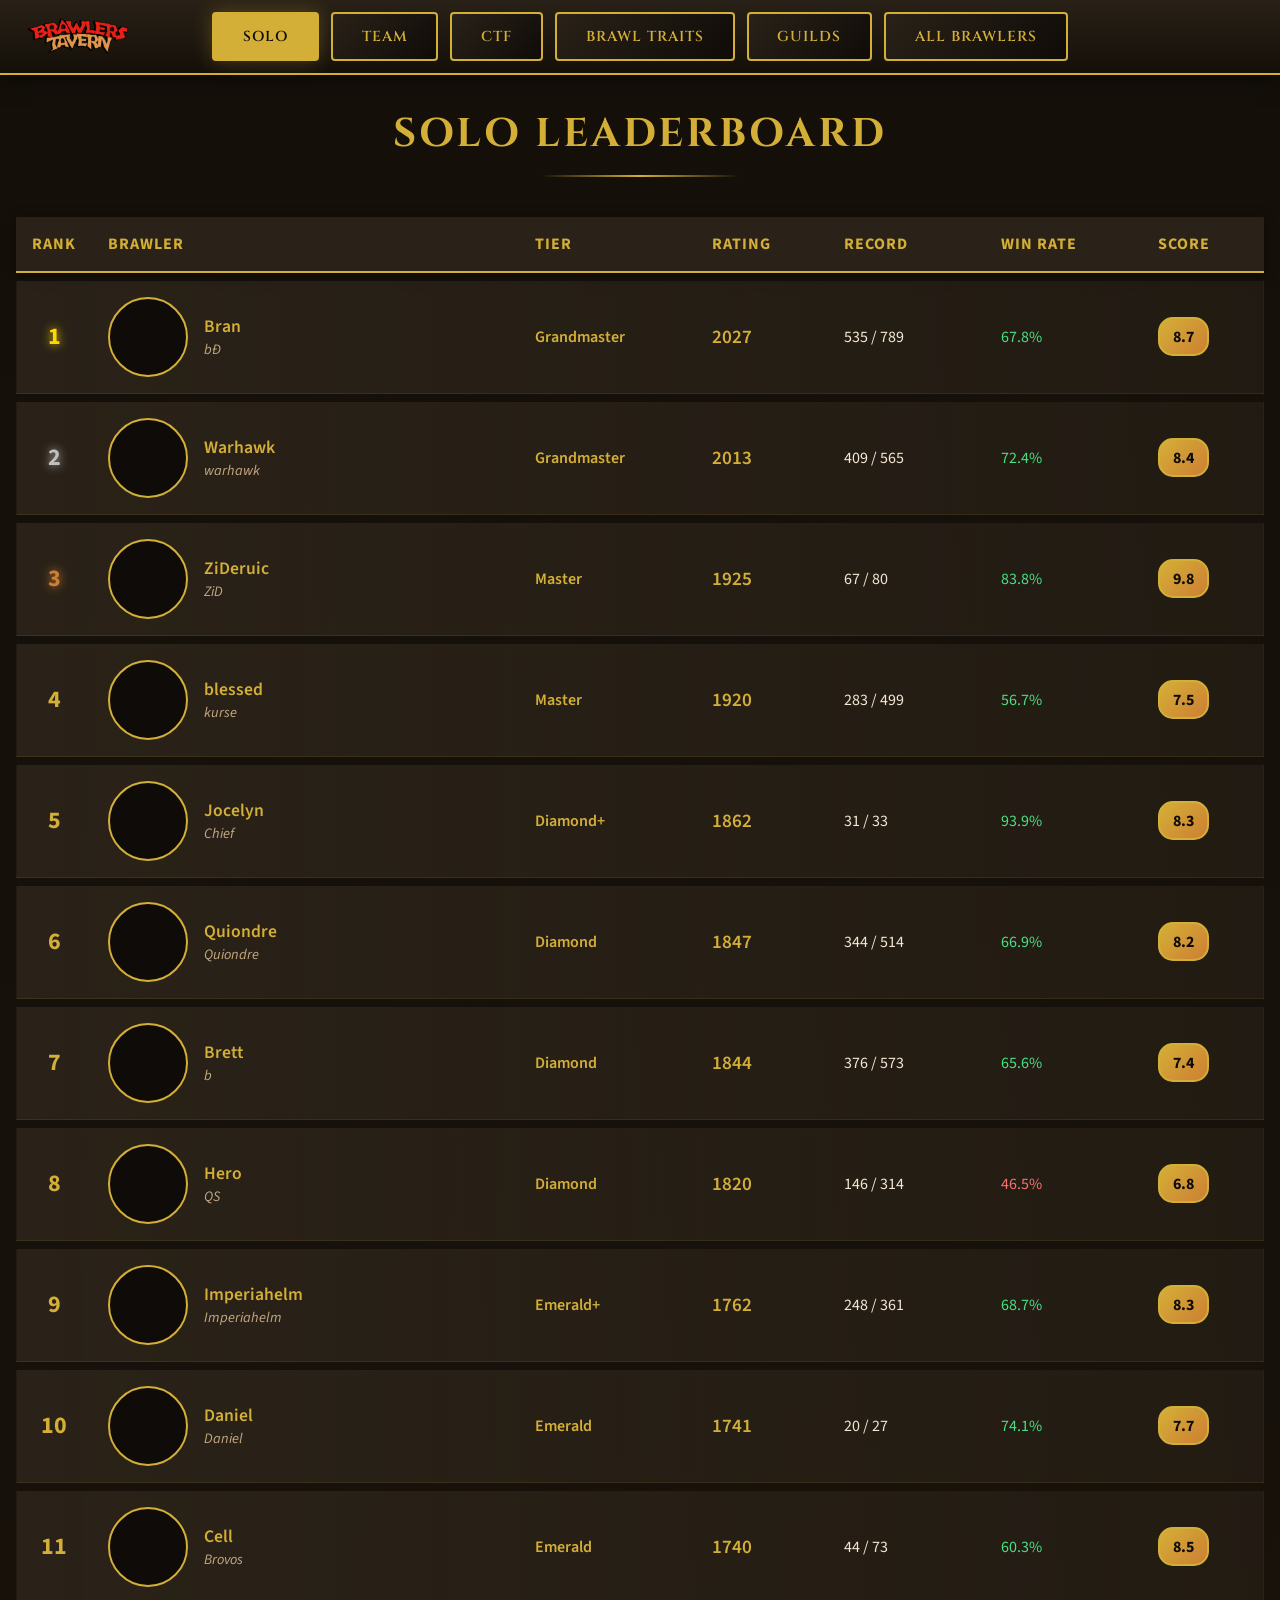
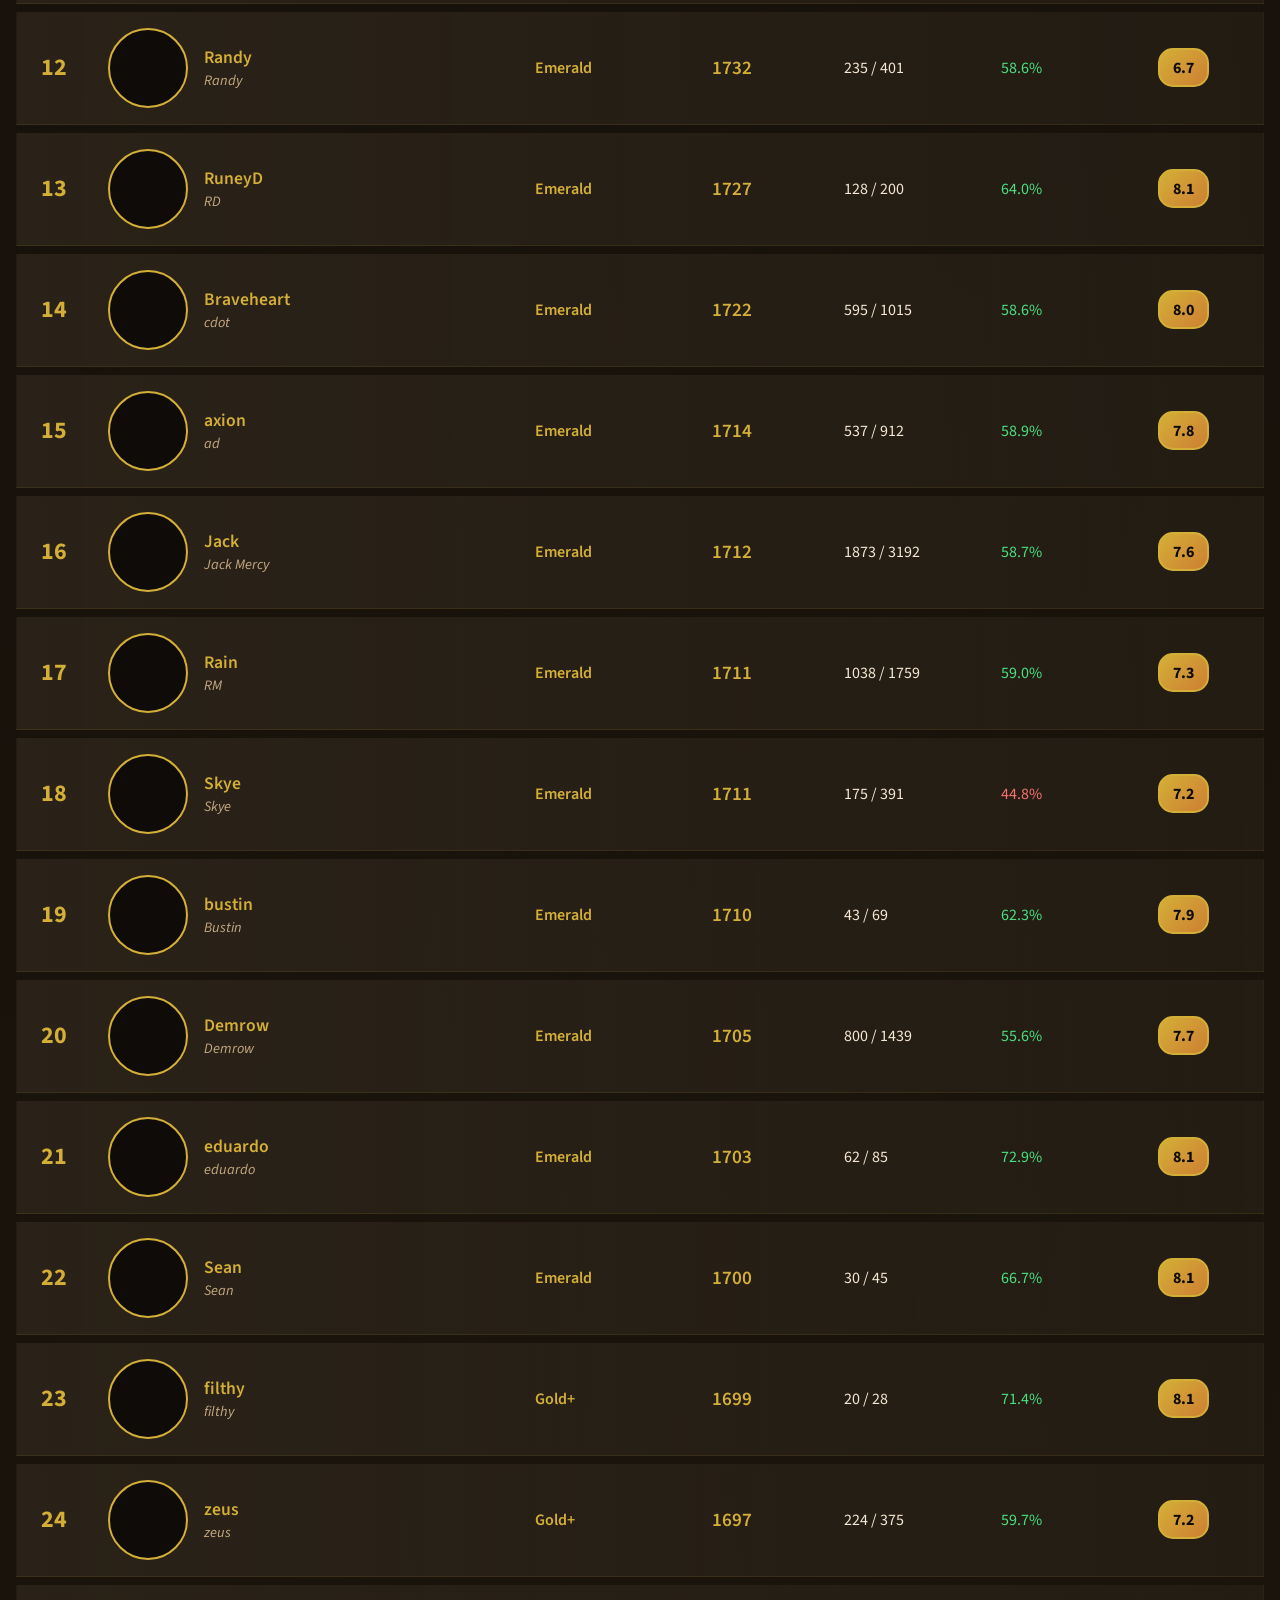
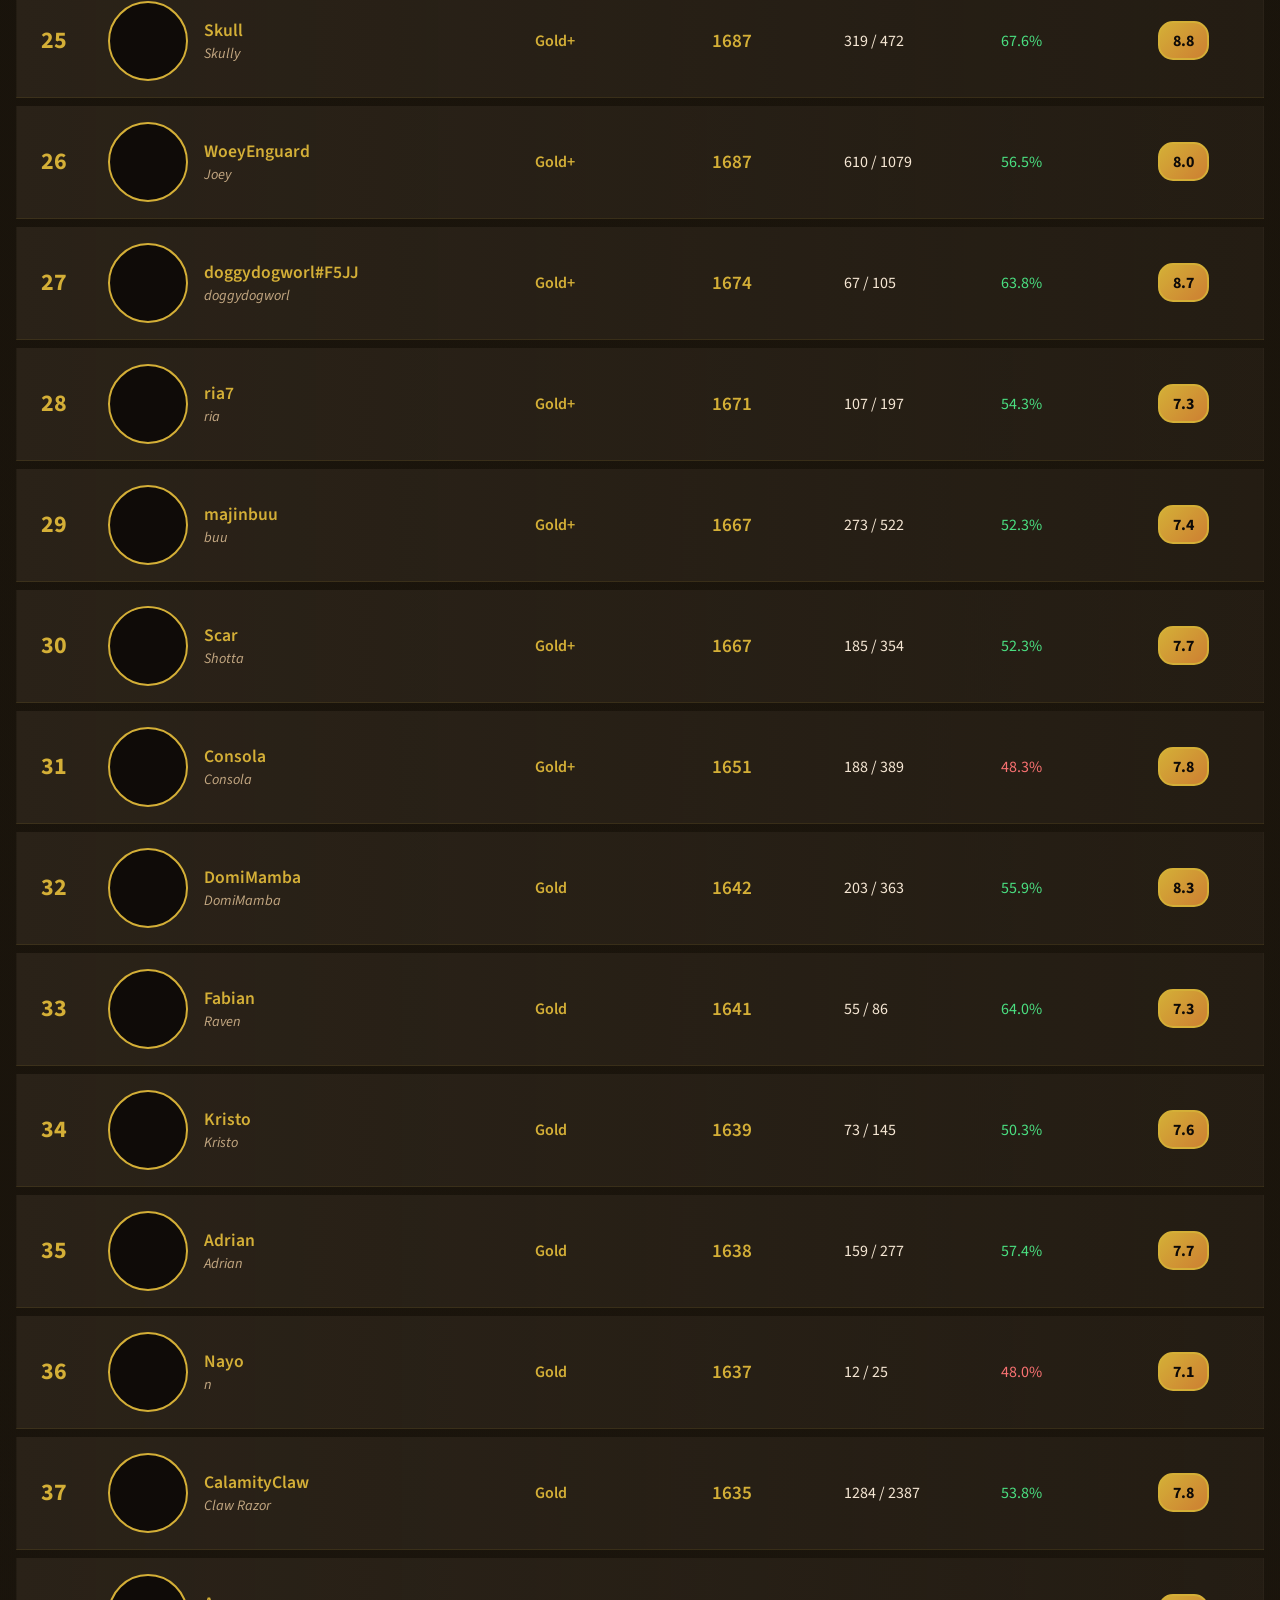
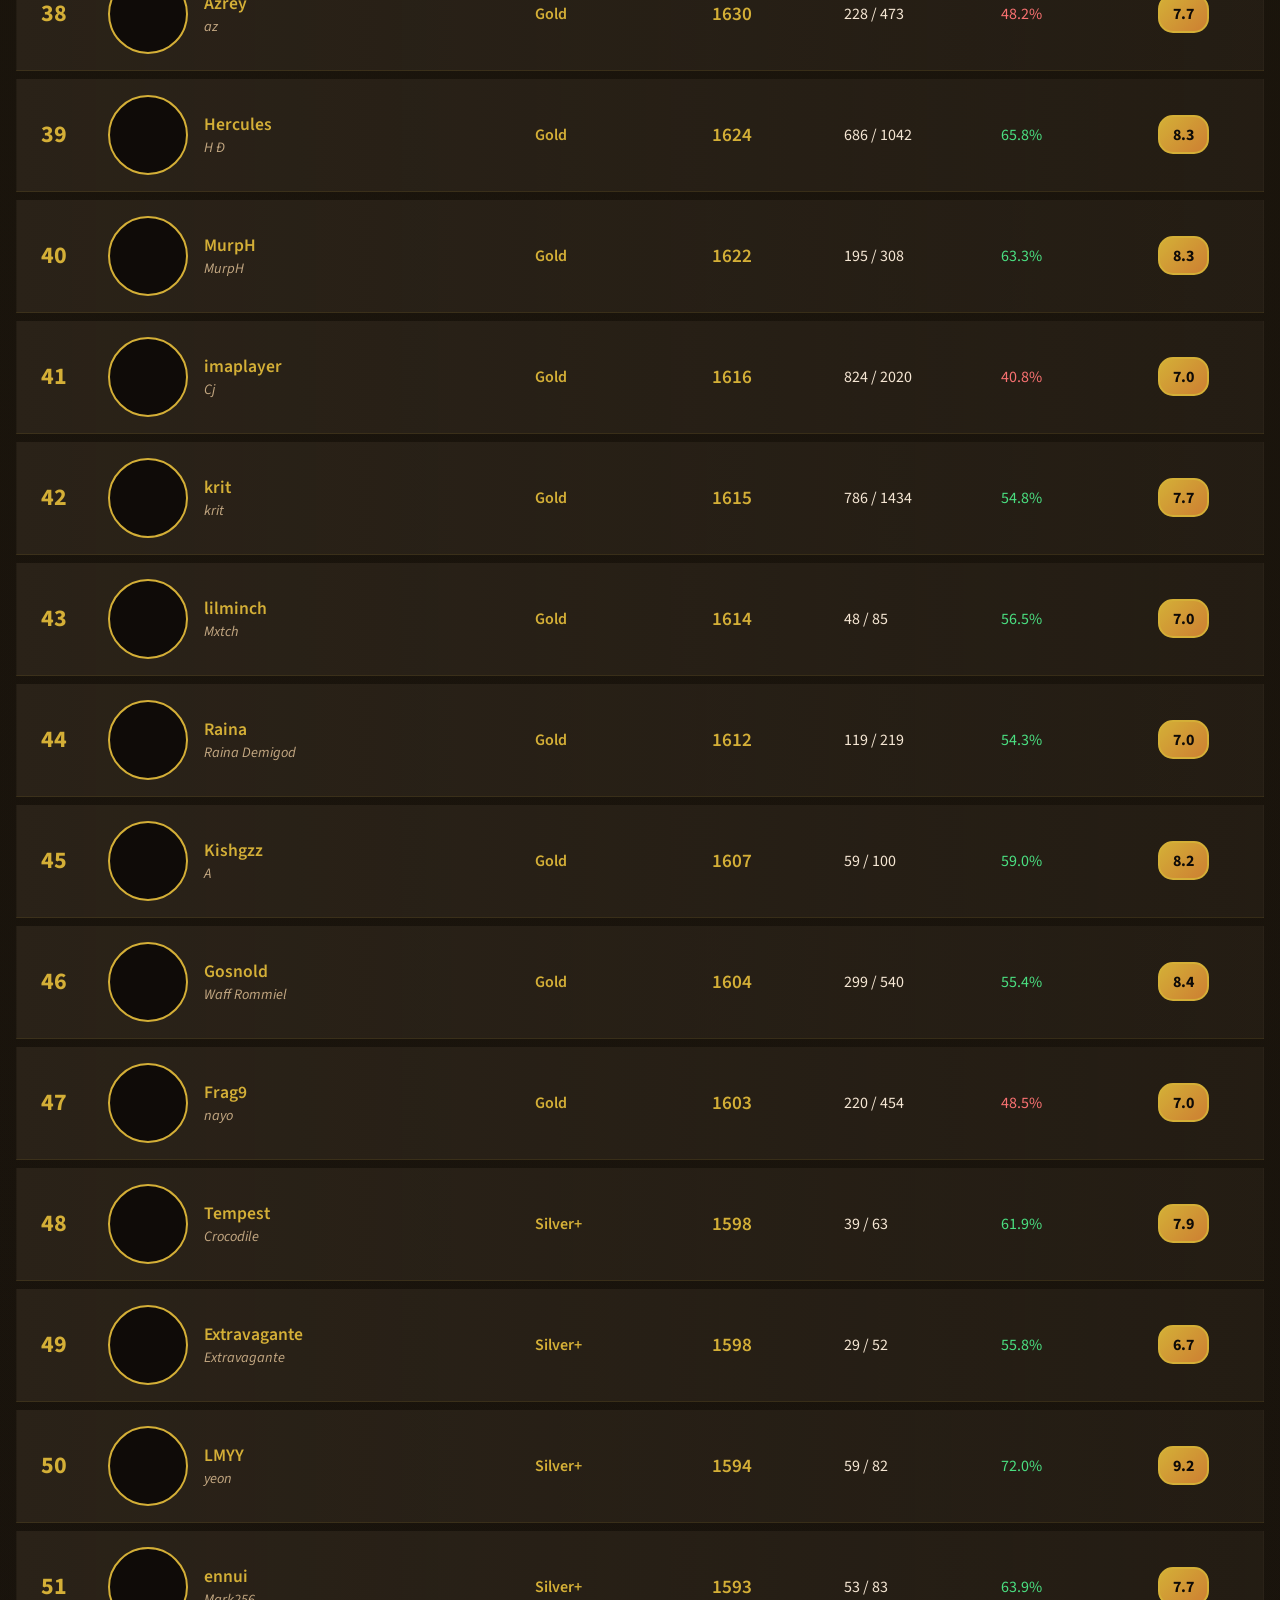
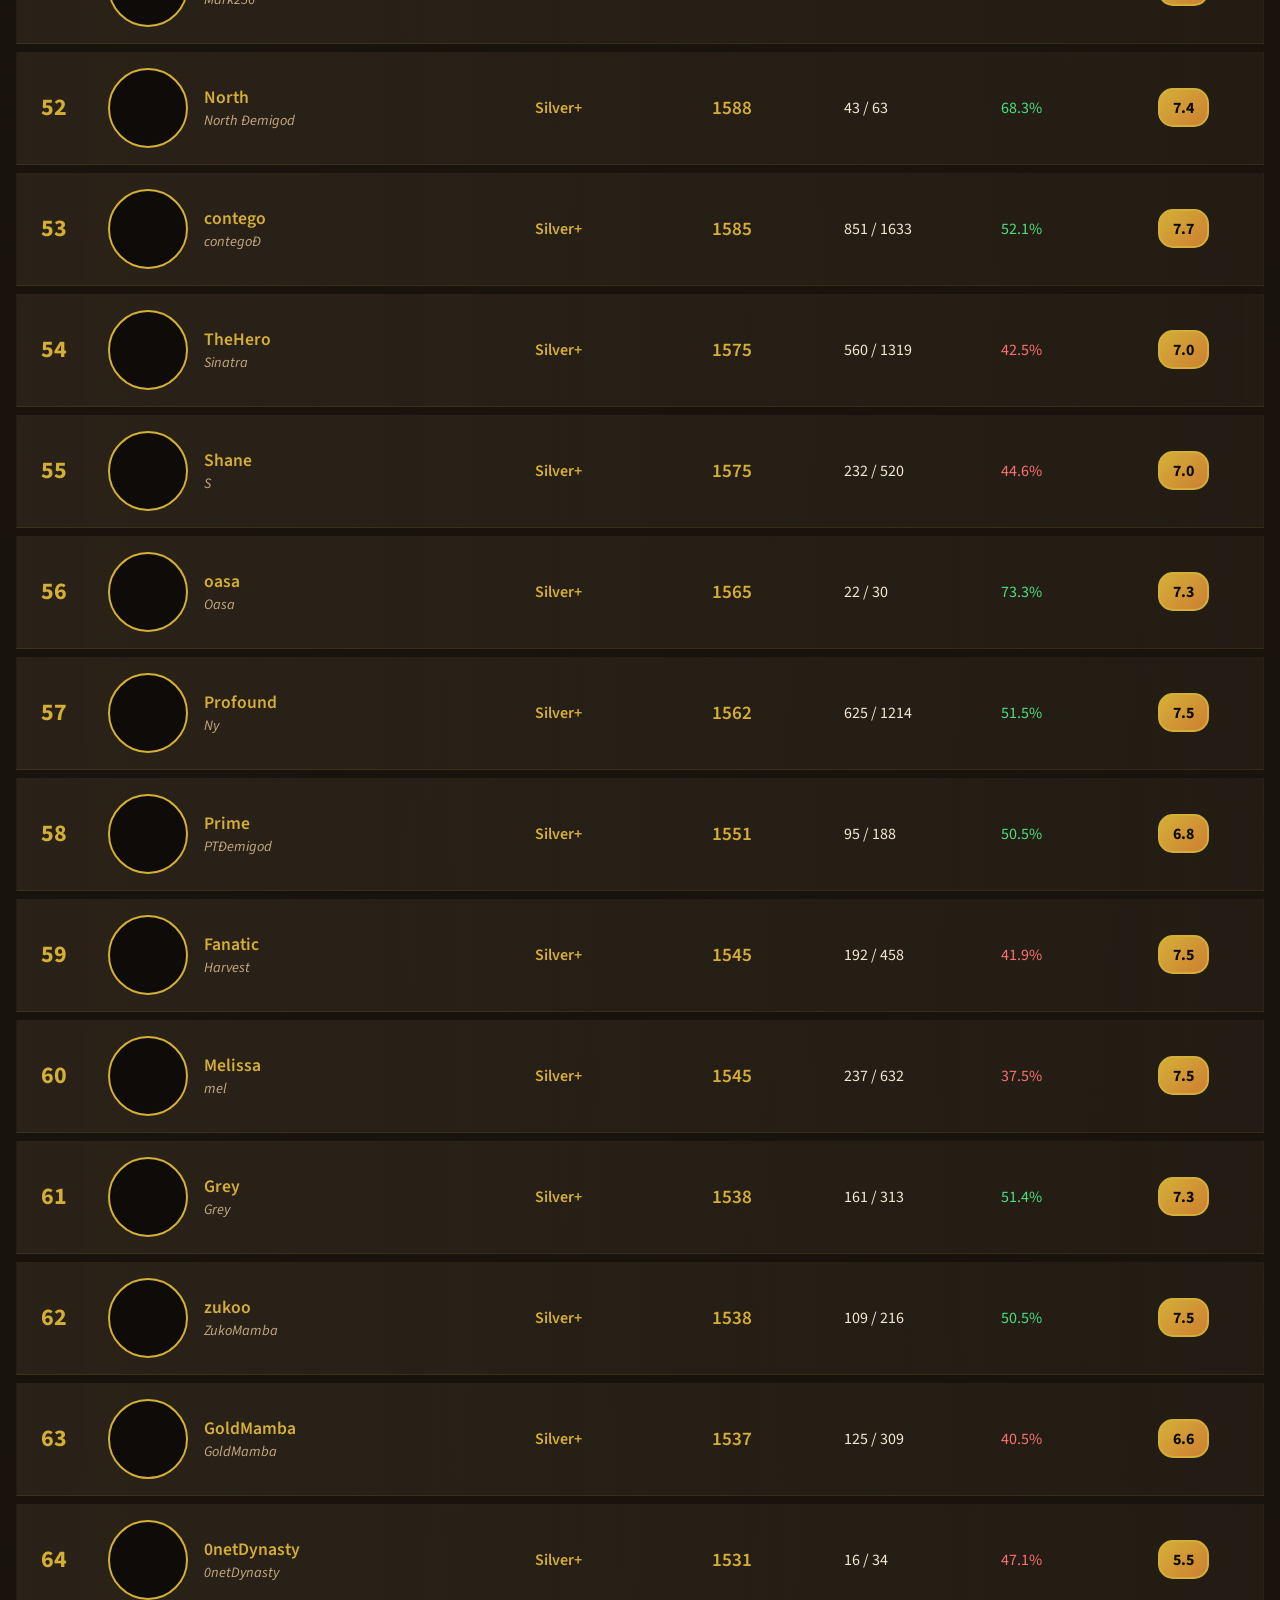
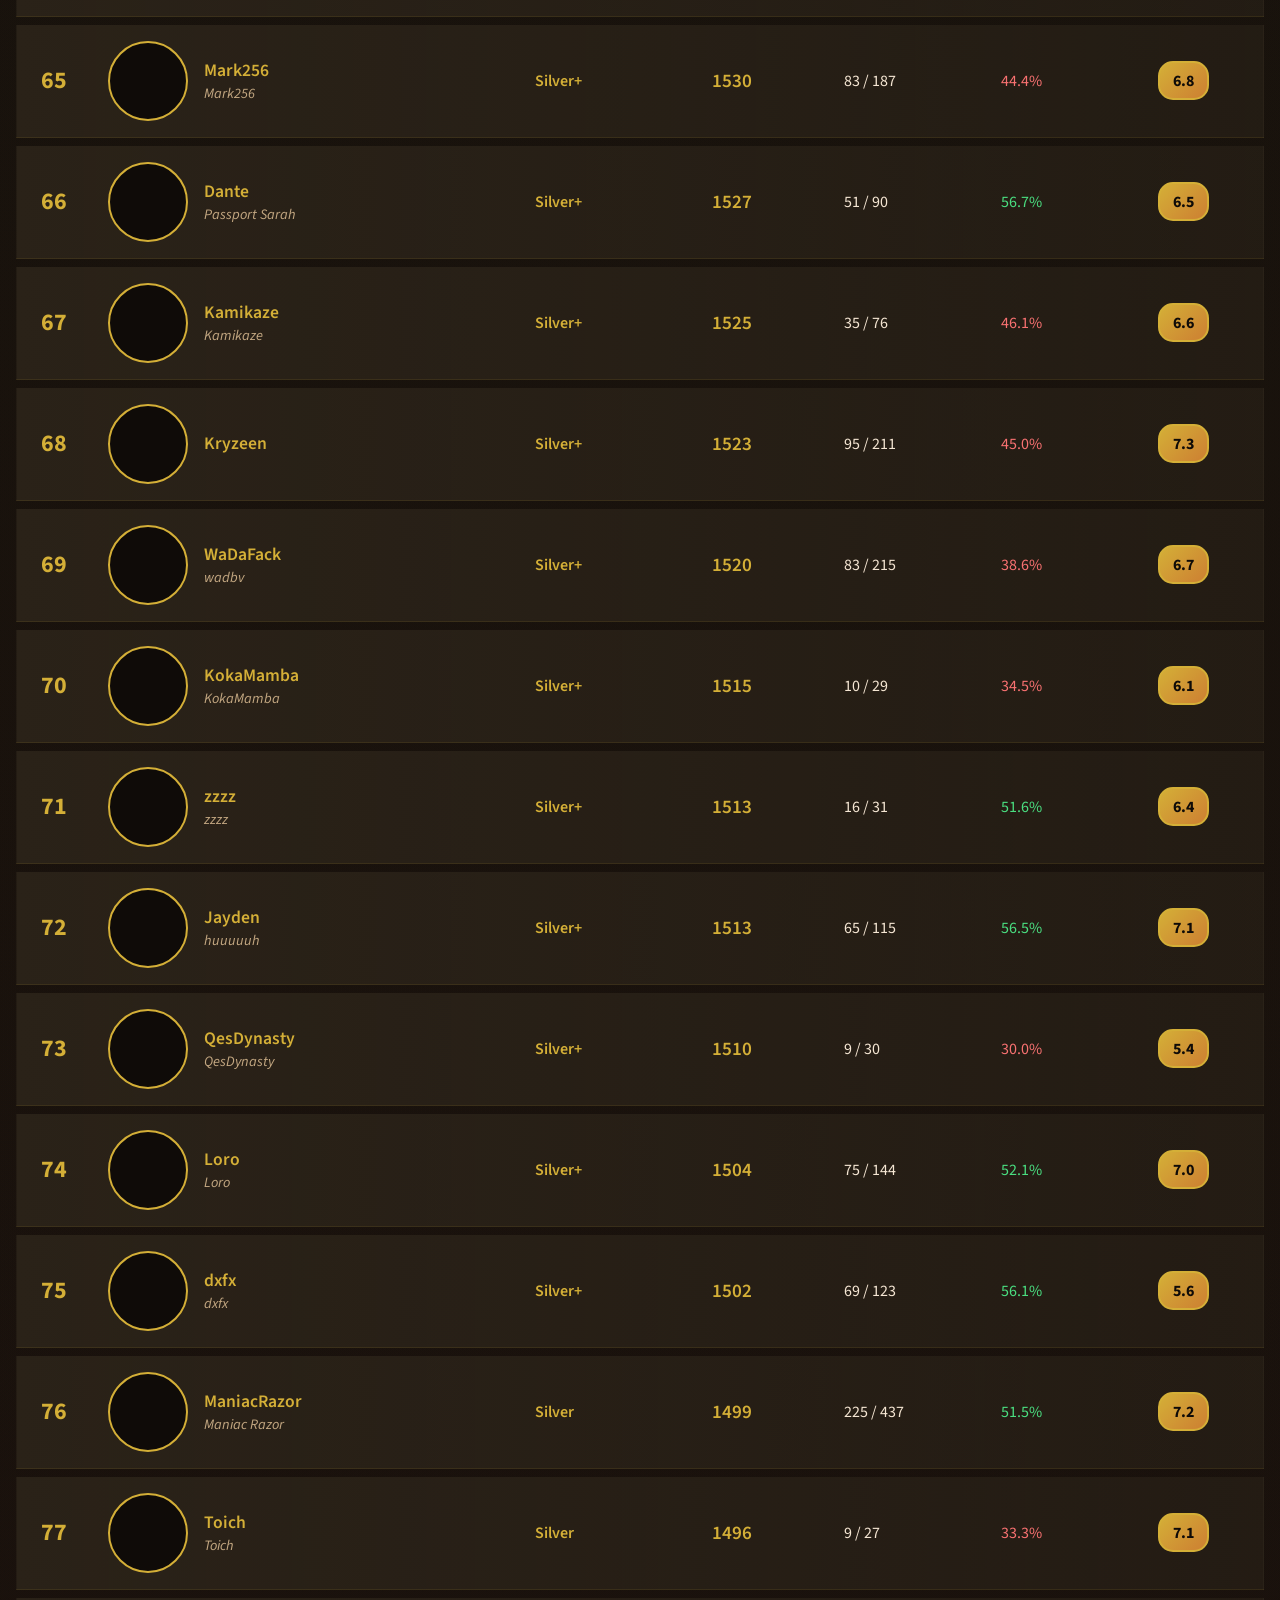
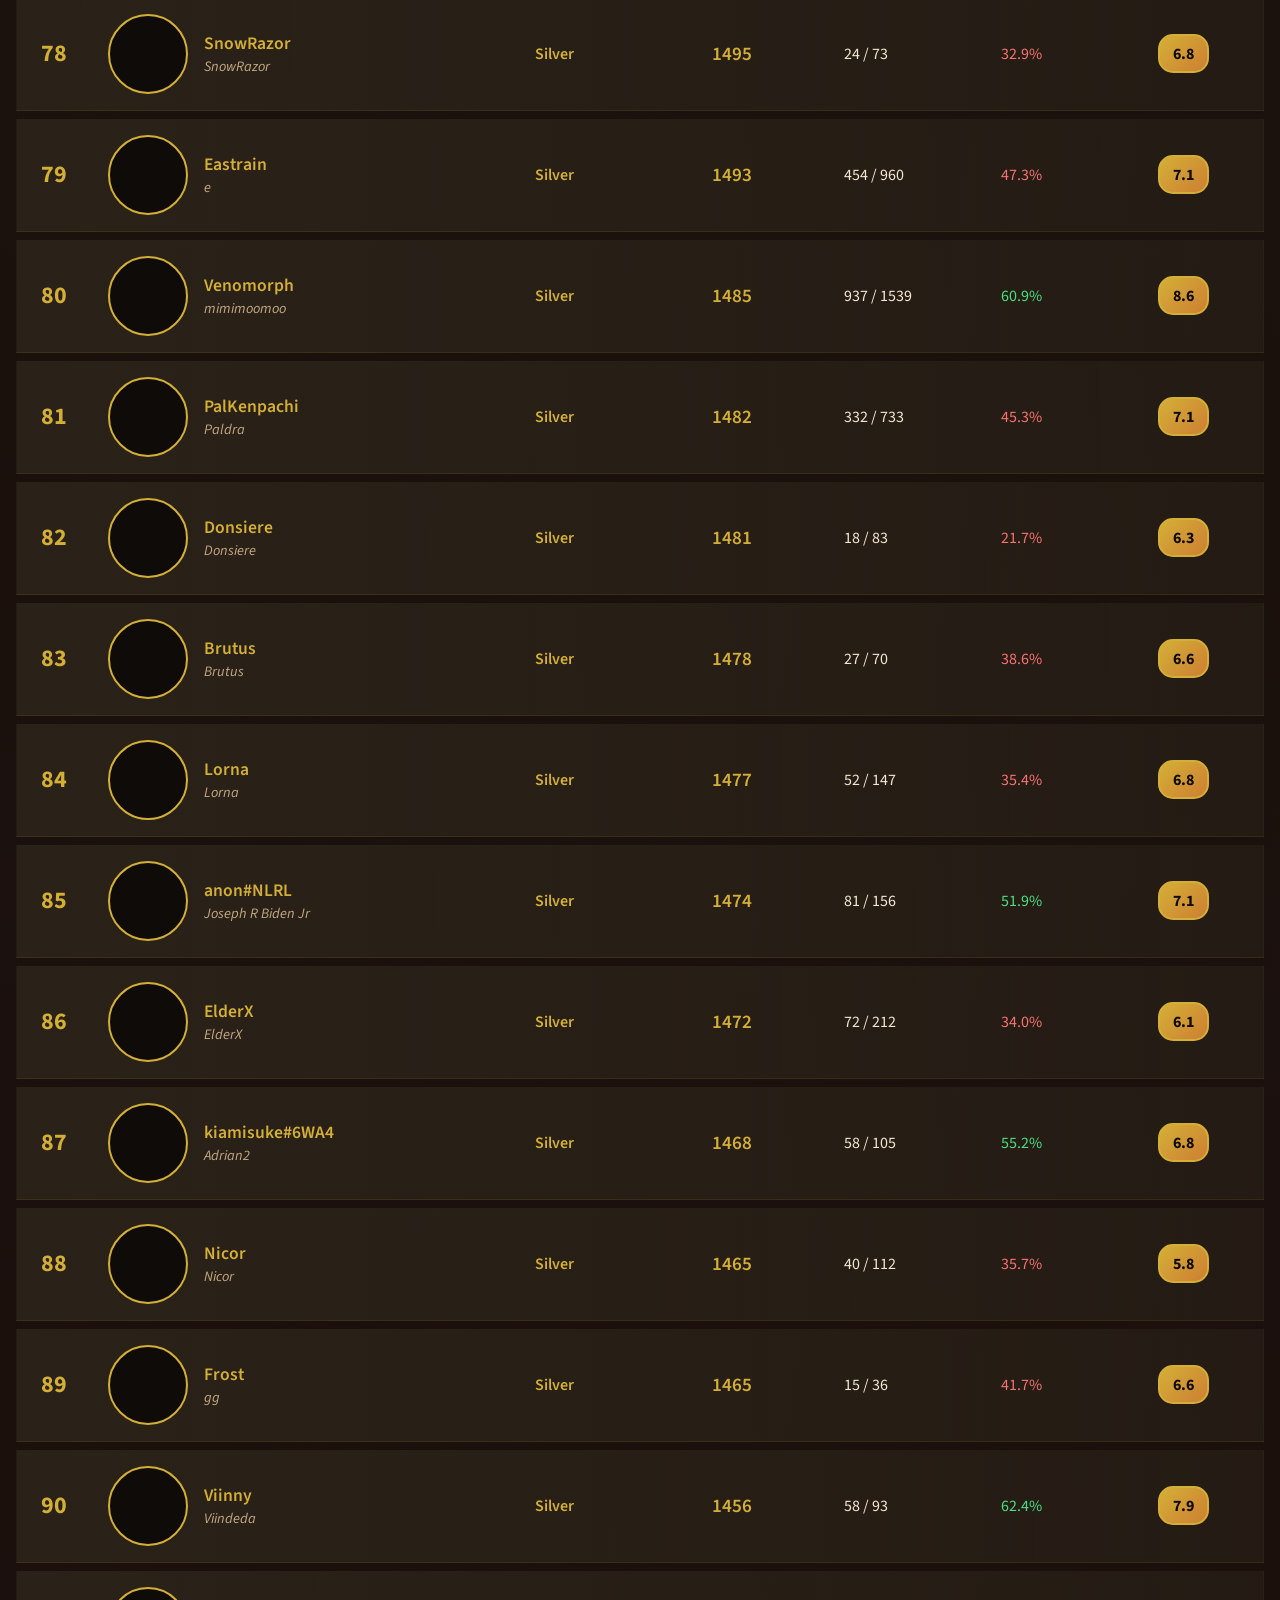
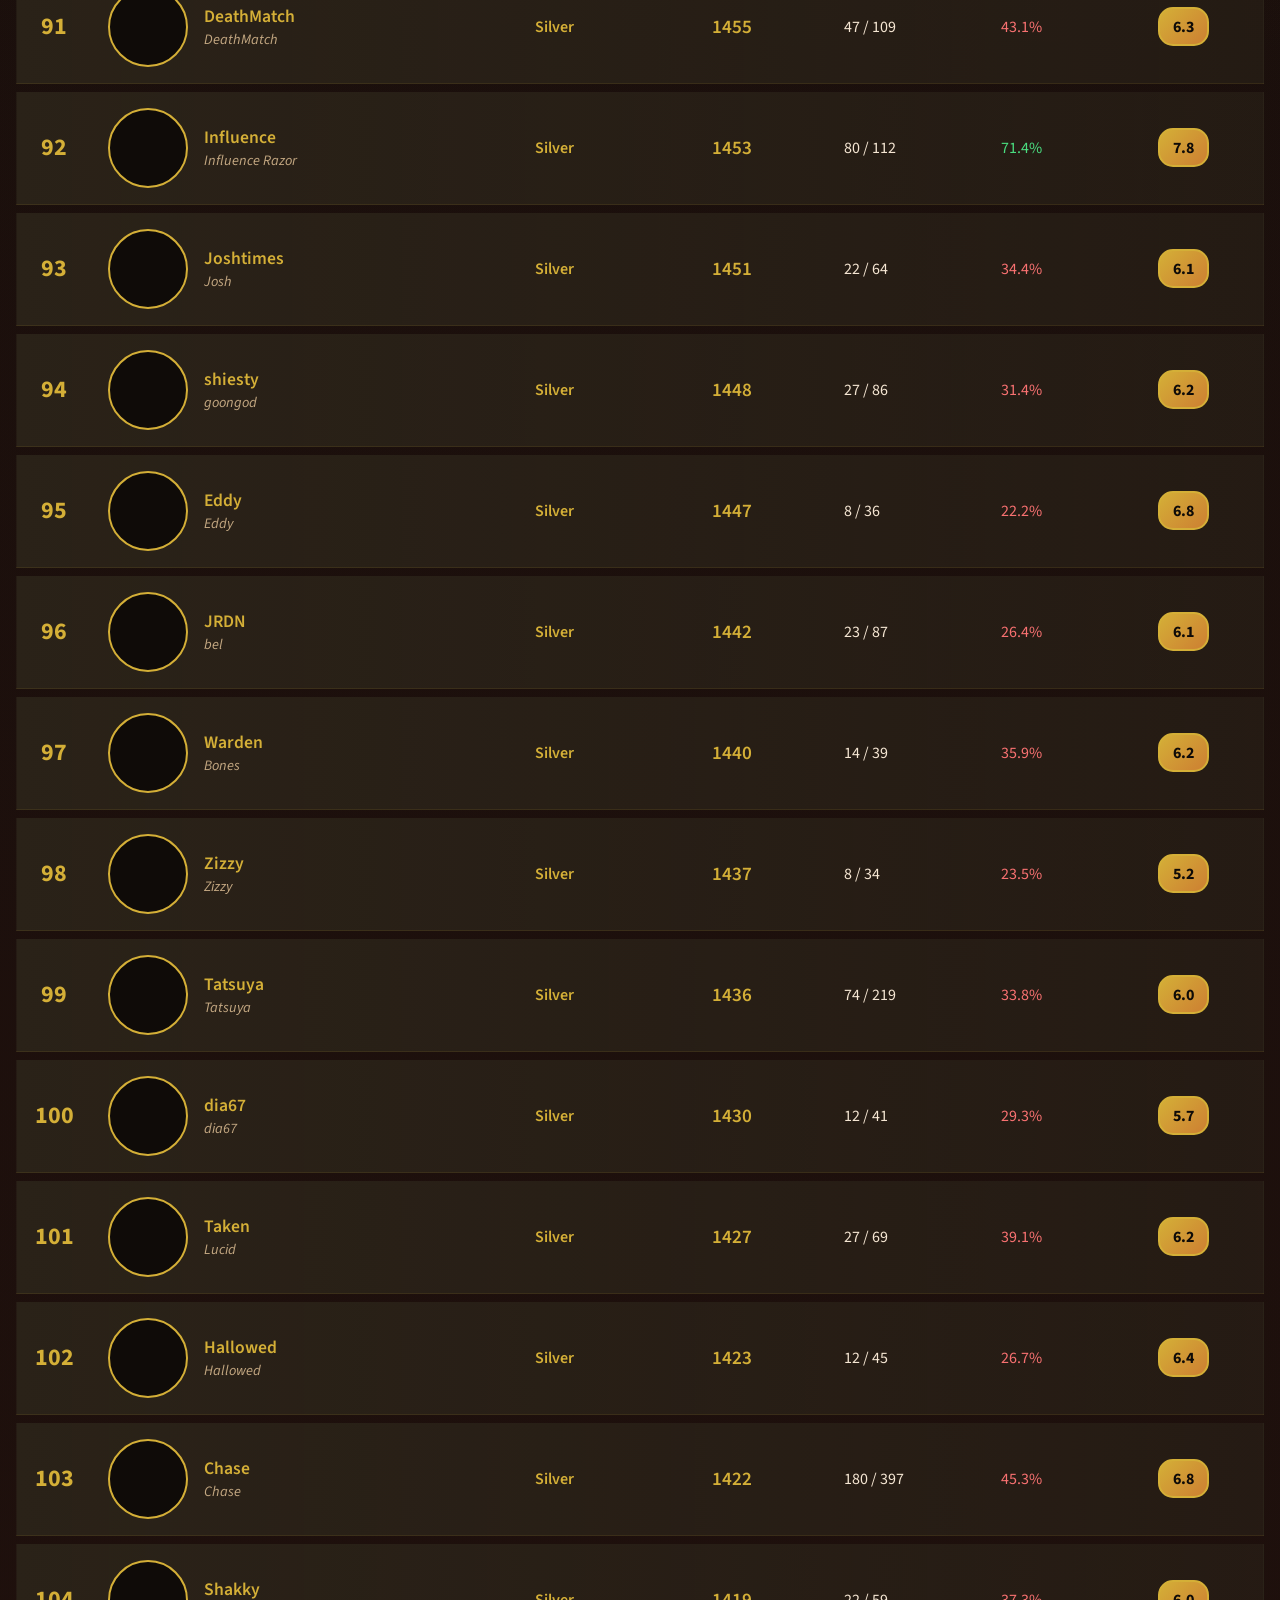
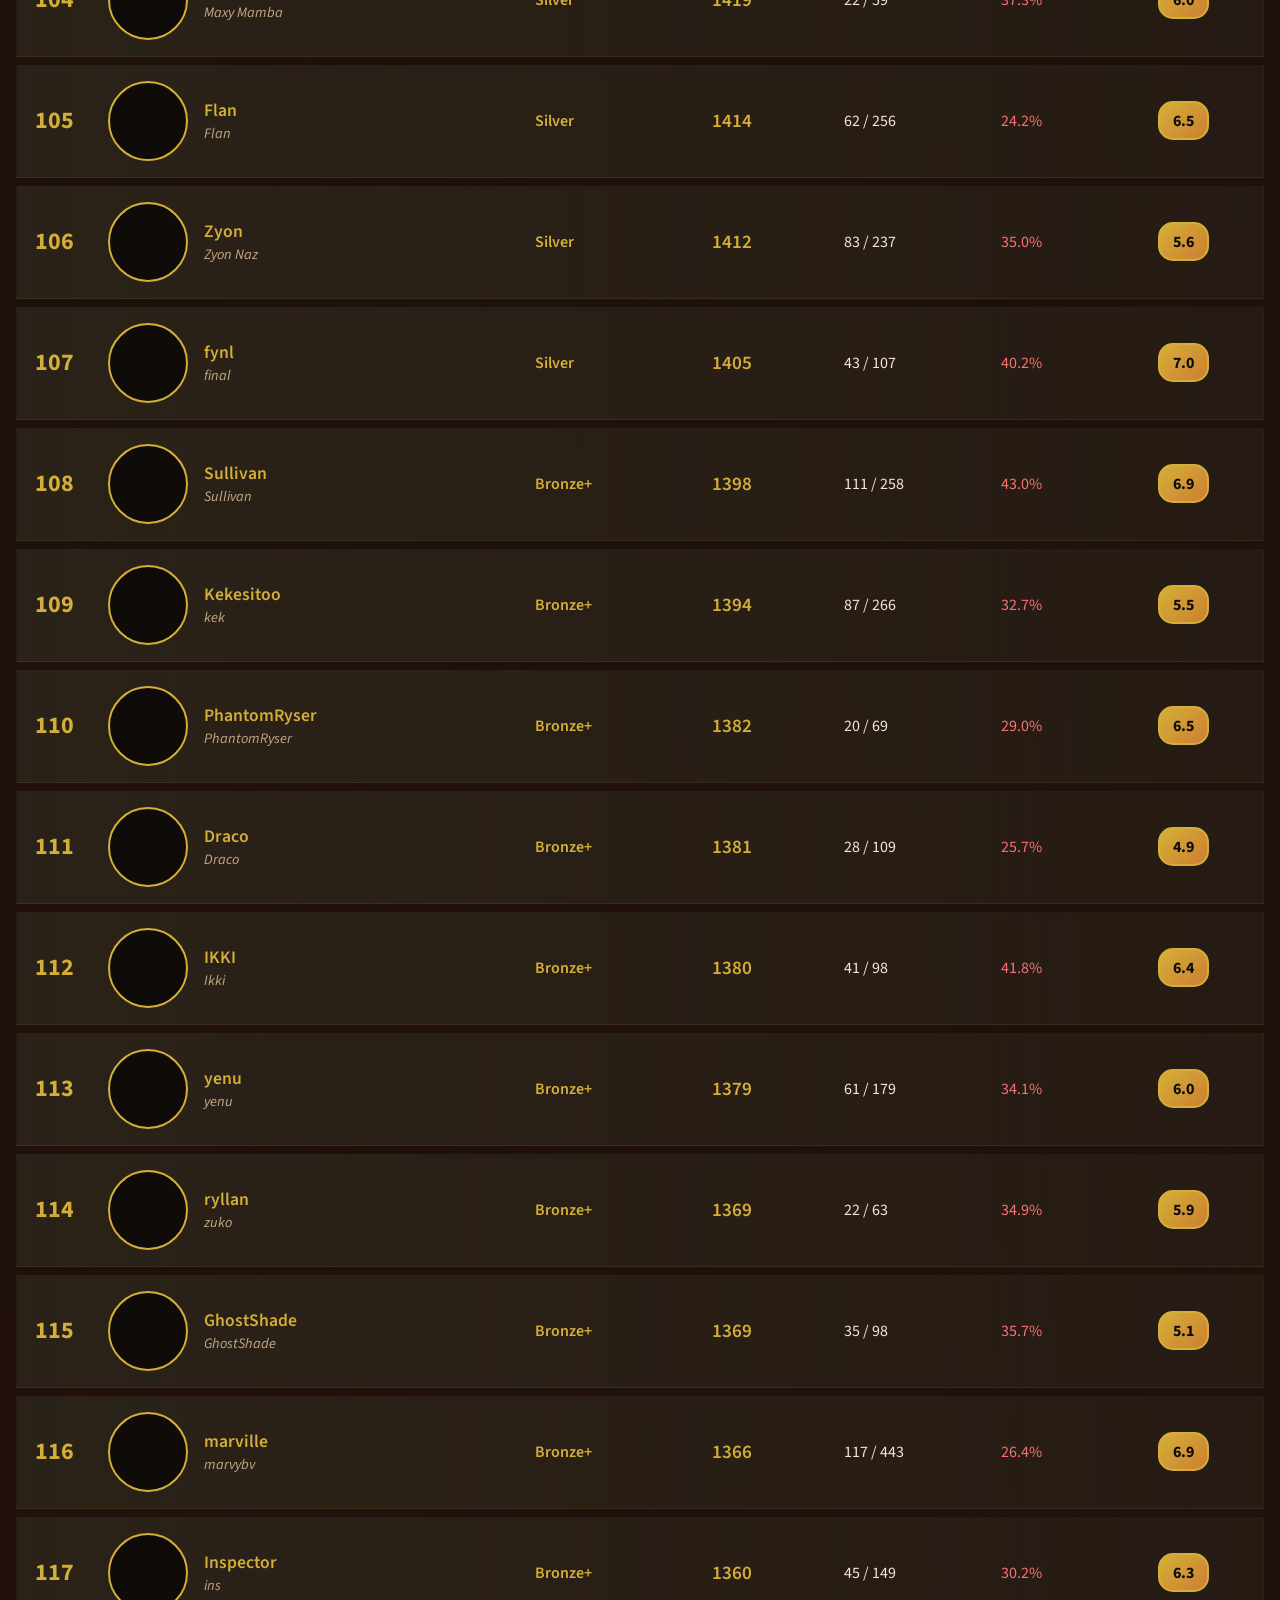
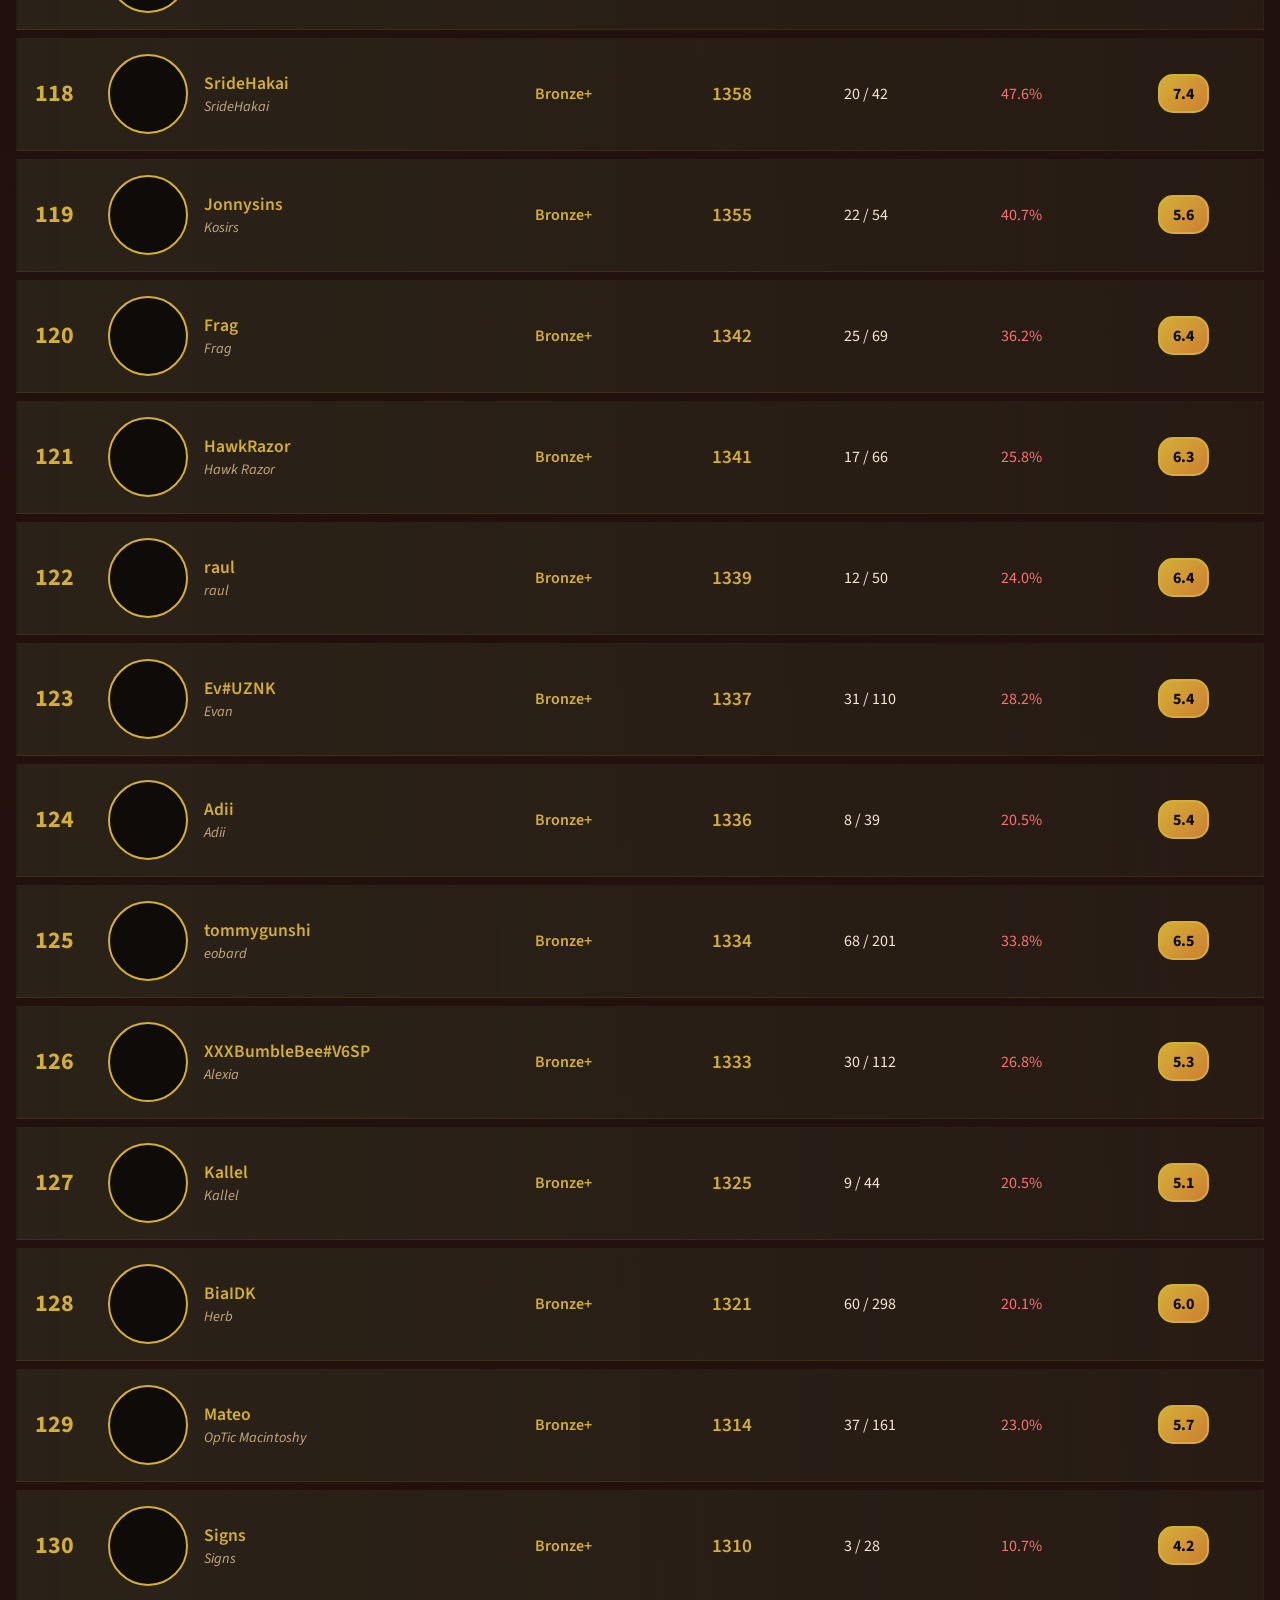
==== index.html @ d61a3bc4 "Font updates, sort order fix, and favicon - Restore Cinzel/MedievalSharp for headers, Source Sans 3 " ====
<!DOCTYPE html>
<html lang="en">
<head>
    <meta charset="UTF-8">
    <meta name="viewport" content="width=device-width, initial-scale=1.0">
    <title>Brawlers Tavern - Stats & Leaderboards</title>
    <link rel="icon" type="image/png" href="https://brawlerstavern.com/assets/images/favicon.png">
    <link href="https://fonts.googleapis.com/css2?family=Cinzel:wght@400;600;700;900&family=MedievalSharp&family=Source+Sans+3:ital,wght@0,400;0,600;0,700;0,900;1,400&display=swap" rel="stylesheet">
    <link rel="stylesheet" href="styles.css">
</head>
<body>
    <div class="header">
        <nav class="nav">
            <button class="nav-btn active" onclick="showSection('solo-leaderboard')">Solo</button>
            <button class="nav-btn" onclick="showSection('team-leaderboard')">Team</button>
            <button class="nav-btn" onclick="showSection('ctf-leaderboard')">CTF</button>
            <button class="nav-btn" onclick="showSection('traits-leaderboard')">Brawl Traits</button>
            <button class="nav-btn" onclick="showSection('guild-leaderboard')">Guilds</button>
            <button class="nav-btn" onclick="showSection('brawlers')">All Brawlers</button>
        </nav>
        <div class="header-logo">
            <img src="images/title-text-overlay-curved.png" alt="Brawlers Tavern">
        </div>
    </div>

    <div class="container">
        <!-- Solo Leaderboard -->
        <section id="solo-leaderboard" class="section active">
            <h2 class="section-title">Solo Leaderboard</h2>
            <div id="solo-table-container">
                <div class="loading">Loading leaderboard...</div>
            </div>
        </section>

        <!-- Team Leaderboard -->
        <section id="team-leaderboard" class="section">
            <h2 class="section-title">Team Leaderboard</h2>
            <div id="team-table-container">
                <div class="loading">Loading leaderboard...</div>
            </div>
        </section>

        <!-- CTF Leaderboard -->
        <section id="ctf-leaderboard" class="section">
            <h2 class="section-title">CTF Leaderboard</h2>
            <div class="ctf-tabs">
                <button class="ctf-tab active" onclick="showCTFTab('all')">Overall</button>
                <button class="ctf-tab" onclick="showCTFTab('offensive')">Offensive</button>
                <button class="ctf-tab" onclick="showCTFTab('defensive')">Defensive</button>
                <button class="ctf-tab" onclick="showCTFTab('winrate')">Win Rate</button>
            </div>
            <div class="ctf-scroll-wrapper">
                <div id="ctf-table-container">
                    <div class="loading">Loading leaderboard...</div>
                </div>
            </div>
            <div id="ctf-methodology"></div>
        </section>

        <!-- Traits & Combat Analysis Leaderboard -->
        <section id="traits-leaderboard" class="section">
            <h2 class="section-title">Brawl Traits</h2>
            <div class="search-bar">
                <select class="filter-select" onchange="filterByTrait(this.value)">
                    <option value="">All Brawlers</option>
                    <optgroup label="Combat Traits">
                        <option value="trait:Decisive Victor">Decisive Victor</option>
                        <option value="trait:Deadly Accurate">Deadly Accurate</option>
                        <option value="trait:Accurate">Accurate</option>
                        <option value="trait:Attack Spammer">Attack Spammer</option>
                        <option value="trait:Untouchable">Untouchable</option>
                        <option value="trait:Evasive">Evasive</option>
                        <option value="trait:Perfect Timing">Perfect Timing</option>
                        <option value="trait:Excellent Combos">Excellent Combos</option>
                        <option value="trait:Great Combos">Great Combos</option>
                        <option value="trait:Good Combos">Good Combos</option>
                        <option value="trait:Excellent Counters">Excellent Counters</option>
                        <option value="trait:Great Counters">Great Counters</option>
                        <option value="trait:Good Counters">Good Counters</option>
                        <option value="trait:Quitter">Quitter</option>
                    </optgroup>
                    <optgroup label="Fighting Styles">
                        <option value="style:Defensive">Defensive</option>
                        <option value="style:Offensive">Offensive</option>
                        <option value="style:Balanced">Balanced</option>
                        <option value="style:Northwest">Northwest</option>
                        <option value="style:Northeast">Northeast</option>
                        <option value="style:North">North</option>
                        <option value="style:Southwest">Southwest</option>
                        <option value="style:Southeast">Southeast</option>
                        <option value="style:South">South</option>
                        <option value="style:West">West</option>
                        <option value="style:East">East</option>
                        <option value="style:Center Control">Center Control</option>
                        <option value="style:Wall Hugger">Wall Hugger</option>
                        <option value="style:Wall Control">Wall Control</option>
                        <option value="style:Side Slasher">Side Slasher</option>
                        <option value="style:Vertical Slasher">Vertical Slasher</option>
                        <option value="style:Gambler">Gambler</option>
                        <option value="style:Trades Well">Trades Well</option>
                        <option value="style:Retaliator">Retaliator</option>
                    </optgroup>
                </select>
            </div>
            <div id="traits-table-container">
                <div class="loading">Loading combat analysis...</div>
            </div>
        </section>

        <!-- Guild Leaderboard -->
        <section id="guild-leaderboard" class="section">
            <h2 class="section-title">Guild Rankings</h2>
            <div id="guild-table-container">
                <div class="loading">Loading guilds...</div>
            </div>
        </section>

        <!-- All Brawlers Section -->
        <section id="brawlers" class="section">
            <h2 class="section-title">All Brawlers</h2>
            <div class="search-bar">
                <input type="text" class="search-input" placeholder="Search brawlers..." onkeyup="filterBrawlers(this.value)">
            </div>
            <div id="brawlers-grid" class="brawler-grid">
                <div class="loading">Loading brawlers...</div>
            </div>
        </section>
    </div>

    <!-- Player Modal -->
    <div id="player-modal" class="modal">
        <div class="modal-content">
            <div class="close-modal" onclick="closePlayerModal()">×</div>
            <div class="modal-header">
                <div class="modal-avatar" id="modal-avatar"></div>
                <div class="modal-player-info">
                    <h2 id="modal-username"></h2>
                    <h3 id="modal-nickname"></h3>
                    <div id="modal-guild" class="brawler-guild"></div>
                </div>
            </div>
            <div class="modal-body">
                <div id="modal-stats" class="stats-grid"></div>
                <div class="traits-section">
                    <h3>Combat Traits</h3>
                    <div id="modal-traits" class="traits-grid"></div>
                </div>
                <div class="styles-section">
                    <h3>Fighting Styles</h3>
                    <div id="modal-styles" class="traits-grid"></div>
                </div>
                <div class="traits-section">
                    <h3>CTF Statistics</h3>
                    <div id="modal-ctf" class="stats-grid"></div>
                </div>
            </div>
        </div>
    </div>

    <!-- Guild Modal -->
    <div id="guild-modal" class="modal">
        <div class="modal-content">
            <div class="close-modal" onclick="closeGuildModal()">×</div>
            <div class="modal-header">
                <div class="modal-player-info">
                    <h2 id="guild-modal-name"></h2>
                    <h3 id="guild-modal-tag"></h3>
                    <p id="guild-modal-description" style="margin-top: 1rem; color: rgba(245, 230, 211, 0.9);"></p>
                </div>
            </div>
            <div class="modal-body">
                <h3 style="font-family: 'Cinzel', serif; color: var(--accent-gold); margin-bottom: 1rem;">Guild Members</h3>
                <div id="guild-members-container" class="guild-members-grid"></div>
            </div>
        </div>
    </div>

    <script src="app.js"></script>
    <script>
        if ('serviceWorker' in navigator) {
            navigator.serviceWorker.register('sw.js');
        }
    </script>
</body>
</html>
---- styles.css ----
* {
    margin: 0;
    padding: 0;
    box-sizing: border-box;
}

:root {
    --bg-dark: #1a1410;
    --bg-darker: #0f0b08;
    --bg-card: #2a2218;
    --accent-gold: #d4af37;
    --accent-bronze: #cd7f32;
    --accent-red: #8b0000;
    --text-primary: #f5e6d3;
    --text-secondary: #c4a882;
    --border-gold: #d4af37;
    --shadow-glow: rgba(212, 175, 55, 0.3);
}

body {
    font-family: 'Source Sans 3', sans-serif;
    background: var(--bg-darker);
    color: var(--text-primary);
    min-height: 100vh;
    background-image: 
        radial-gradient(circle at 20% 80%, rgba(139, 0, 0, 0.1) 0%, transparent 50%),
        radial-gradient(circle at 80% 20%, rgba(212, 175, 55, 0.05) 0%, transparent 50%),
        linear-gradient(180deg, var(--bg-darker) 0%, var(--bg-dark) 100%);
}

.header {
    background: linear-gradient(180deg, rgba(42, 34, 24, 0.95) 0%, transparent 100%);
    border-bottom: 2px solid var(--border-gold);
    padding: 0.75rem 1.5rem;
    display: flex;
    align-items: center;
    justify-content: space-between;
    gap: 2rem;
    position: relative;
    box-shadow: 0 4px 20px rgba(0, 0, 0, 0.5);
}

.header-logo {
    position: absolute;
    left: 1.5rem;
    top: 50%;
    transform: translateY(-50%);
}

.header-logo img {
    height: 60px;
    width: auto;
    display: block;
}

.header h1 {
    font-family: 'Cinzel', serif;
    font-size: 3.5rem;
    font-weight: 900;
    background: linear-gradient(135deg, var(--accent-gold) 0%, #f4e4c1 50%, var(--accent-gold) 100%);
    -webkit-background-clip: text;
    -webkit-text-fill-color: transparent;
    background-clip: text;
    text-shadow: 0 0 30px var(--shadow-glow);
    letter-spacing: 3px;
    margin-bottom: 0.5rem;
    animation: shimmer 3s infinite;
    background-size: 200% auto;
}

@keyframes shimmer {
    0%, 100% { background-position: 0% 50%; }
    50% { background-position: 100% 50%; }
}

.header p {
    font-family: 'MedievalSharp', cursive;
    color: var(--text-secondary);
    font-size: 1.2rem;
    letter-spacing: 2px;
}

.nav {
    display: flex;
    justify-content: center;
    gap: 0.75rem;
    flex-wrap: wrap;
    flex: 1;
}

.nav-btn {
    font-family: 'Cinzel', serif;
    font-weight: 600;
    padding: 0.8rem 1.8rem;
    background: linear-gradient(135deg, var(--bg-card) 0%, var(--bg-darker) 100%);
    color: var(--accent-gold);
    border: 2px solid var(--border-gold);
    border-radius: 4px;
    cursor: pointer;
    transition: all 0.3s ease;
    text-transform: uppercase;
    letter-spacing: 1px;
    font-size: 0.9rem;
    position: relative;
    overflow: hidden;
}

.nav-btn::before {
    content: '';
    position: absolute;
    top: 50%;
    left: 50%;
    width: 0;
    height: 0;
    background: radial-gradient(circle, var(--shadow-glow) 0%, transparent 70%);
    transform: translate(-50%, -50%);
    transition: width 0.4s, height 0.4s;
    border-radius: 50%;
}

.nav-btn:hover::before {
    width: 300px;
    height: 300px;
}

.nav-btn:hover {
    background: linear-gradient(135deg, var(--accent-gold) 0%, var(--accent-bronze) 100%);
    color: var(--bg-darker);
    border-color: var(--accent-gold);
    transform: translateY(-2px);
    box-shadow: 0 8px 20px rgba(212, 175, 55, 0.4);
}

.nav-btn.active {
    background: var(--accent-gold);
    color: var(--bg-darker);
    box-shadow: 0 0 20px var(--shadow-glow);
}

.container {
    max-width: 1400px;
    margin: 0 auto;
    padding: 2rem 1rem;
}

.section {
    display: none;
}

.section.active {
    display: block;
    animation: fadeIn 0.5s ease;
}

@keyframes fadeIn {
    from { opacity: 0; transform: translateY(20px); }
    to { opacity: 1; transform: translateY(0); }
}

.section-title {
    font-family: 'Cinzel', serif;
    font-size: 2.5rem;
    font-weight: 700;
    color: var(--accent-gold);
    text-align: center;
    margin-bottom: 2rem;
    text-transform: uppercase;
    letter-spacing: 3px;
    position: relative;
    padding-bottom: 1rem;
}

.section-title::after {
    content: '';
    position: absolute;
    bottom: 0;
    left: 50%;
    transform: translateX(-50%);
    width: 200px;
    height: 2px;
    background: linear-gradient(90deg, transparent 0%, var(--accent-gold) 50%, transparent 100%);
}

.brawler-grid {
    display: grid;
    grid-template-columns: repeat(auto-fill, minmax(320px, 1fr));
    gap: 1.5rem;
    margin-top: 2rem;
}

.brawler-card {
    background: linear-gradient(135deg, var(--bg-card) 0%, var(--bg-darker) 100%);
    border: 2px solid rgba(212, 175, 55, 0.3);
    border-radius: 8px;
    padding: 1.5rem;
    cursor: pointer;
    transition: all 0.3s ease;
    position: relative;
    overflow: hidden;
}

.brawler-card::before {
    content: '';
    position: absolute;
    top: -2px;
    left: -2px;
    right: -2px;
    bottom: -2px;
    background: linear-gradient(135deg, var(--accent-gold), var(--accent-bronze), var(--accent-red));
    opacity: 0;
    transition: opacity 0.3s;
    border-radius: 8px;
    z-index: -1;
}

.brawler-card:hover {
    transform: translateY(-5px);
    box-shadow: 0 10px 30px rgba(212, 175, 55, 0.3);
    border-color: var(--accent-gold);
}

.brawler-card:hover::before {
    opacity: 0.3;
}

.brawler-header {
    display: flex;
    align-items: center;
    gap: 1rem;
    margin-bottom: 1rem;
}

.brawler-avatar {
    width: 80px;
    height: 80px;
    position: relative;
    border: 3px solid var(--accent-gold);
    border-radius: 50%;
    overflow: visible;
    background: var(--bg-darker);
    flex-shrink: 0;
}

.brawler-avatar img {
    position: absolute;
    max-width: 100%;
    max-height: 100%;
    object-fit: contain;
    image-rendering: pixelated;
    left: 50%;
    top: 50%;
    transform: translate(-50%, -50%);
}

.brawler-info {
    flex: 1;
}

.brawler-username {
    font-family: 'Source Sans 3', sans-serif;
    font-size: 1.3rem;
    font-weight: 700;
    color: var(--accent-gold);
    margin-bottom: 0.3rem;
}

.brawler-nickname {
    font-size: 1rem;
    color: var(--text-secondary);
    font-style: italic;
}

.brawler-guild {
    font-size: 0.9rem;
    color: var(--text-secondary);
    margin-top: 0.3rem;
    display: flex;
    align-items: center;
    gap: 0.5rem;
    cursor: pointer;
    transition: color 0.3s;
}

.brawler-guild:hover {
    color: var(--accent-gold);
}

.guild-tag {
    background: var(--accent-red);
    color: var(--text-primary);
    padding: 0.2rem 0.5rem;
    border-radius: 3px;
    font-family: 'Source Sans 3', sans-serif;
    font-size: 0.8rem;
}

.brawler-stats {
    display: grid;
    grid-template-columns: 1fr 1fr;
    gap: 0.8rem;
    margin-top: 1rem;
}

.stat-item {
    background: rgba(15, 11, 8, 0.6);
    padding: 0.8rem;
    border-radius: 4px;
    border: 1px solid rgba(212, 175, 55, 0.2);
}

.stat-label {
    font-size: 0.75rem;
    color: var(--text-secondary);
    text-transform: uppercase;
    letter-spacing: 1px;
    margin-bottom: 0.3rem;
}

.stat-value {
    font-family: 'Source Sans 3', sans-serif;
    font-size: 1.1rem;
    font-weight: 600;
    color: var(--accent-gold);
    display: flex;
    align-items: center;
    gap: 0.5rem;
}

.rank-icon {
    width: 24px;
    height: 24px;
}

.leaderboard-table {
    width: 100%;
    border-collapse: separate;
    border-spacing: 0 0.5rem;
    margin: 0 auto;
}

.ctf-scroll-wrapper {
    position: relative;
}

.ctf-scroll-wrapper::after {
    content: '';
    position: absolute;
    top: 0;
    right: 0;
    bottom: 0;
    width: 40px;
    background: linear-gradient(to left, var(--bg-dark), transparent);
    pointer-events: none;
    z-index: 2;
    opacity: 1;
    transition: opacity 0.3s;
}

.ctf-scroll-wrapper.scrolled-end::after {
    opacity: 0;
}

#ctf-table-container {
    overflow-x: auto;
    -webkit-overflow-scrolling: touch;
    scrollbar-color: var(--accent-gold) var(--bg-darker);
    scrollbar-width: thin;
    position: relative;
    margin: 0 -0.5rem;
    padding: 0 0.5rem;
}

#ctf-table-container::-webkit-scrollbar {
    height: 8px;
}

#ctf-table-container::-webkit-scrollbar-track {
    background: var(--bg-darker);
    border-radius: 4px;
}

#ctf-table-container::-webkit-scrollbar-thumb {
    background: linear-gradient(90deg, var(--accent-gold), var(--accent-bronze));
    border-radius: 4px;
}

#ctf-table-container::-webkit-scrollbar-thumb:hover {
    background: var(--accent-gold);
}

#ctf-table-container .leaderboard-table {
    width: auto;
    min-width: 100%;
}

#ctf-table-container .leaderboard-table th,
#ctf-table-container .leaderboard-table td {
    white-space: nowrap;
}

.leaderboard-table thead {
    background: var(--bg-card);
    position: sticky;
    top: 0;
    z-index: 10;
    box-shadow: 0 2px 10px rgba(0, 0, 0, 0.5);
}

.leaderboard-table th {
    font-family: 'Source Sans 3', sans-serif;
    text-transform: uppercase;
    letter-spacing: 1px;
    padding: 1rem;
    color: var(--accent-gold);
    font-weight: 700;
    border-bottom: 2px solid var(--accent-gold);
    text-align: left;
}

.leaderboard-table tbody tr {
    background: linear-gradient(90deg, var(--bg-card) 0%, rgba(42, 34, 24, 0.6) 100%);
    border: 1px solid rgba(212, 175, 55, 0.2);
    transition: all 0.3s ease;
    cursor: pointer;
}

.leaderboard-table tbody tr:hover {
    background: linear-gradient(90deg, rgba(212, 175, 55, 0.15) 0%, rgba(42, 34, 24, 0.8) 100%);
    border-color: var(--accent-gold);
    transform: translateX(5px);
}

.leaderboard-table td {
    padding: 1rem;
    border-bottom: 1px solid rgba(212, 175, 55, 0.1);
}

.rank-cell {
    font-family: 'Source Sans 3', sans-serif;
    font-size: 1.5rem;
    font-weight: 700;
    color: var(--accent-gold);
    width: 60px;
    text-align: center;
}

.rank-cell.gold { color: #FFD700; text-shadow: 0 0 10px #FFD700; }
.rank-cell.silver { color: #C0C0C0; text-shadow: 0 0 10px #C0C0C0; }
.rank-cell.bronze { color: #CD7F32; text-shadow: 0 0 10px #CD7F32; }

.player-cell {
    display: flex;
    align-items: center;
    gap: 1rem;
}

.player-avatar-small {
    width: 80px;
    height: 80px;
    border: 2px solid var(--accent-gold);
    border-radius: 50%;
    position: relative;
    overflow: visible;
    background: var(--bg-darker);
    flex-shrink: 0;
}

.player-avatar-small img {
    position: absolute;
    max-width: 100%;
    max-height: 100%;
    object-fit: contain;
    image-rendering: pixelated;
    left: 50%;
    top: 50%;
    transform: translate(-50%, -50%);
}

.player-name {
    display: flex;
    flex-direction: column;
}

.player-username {
    font-family: 'Source Sans 3', sans-serif;
    font-weight: 600;
    color: var(--accent-gold);
    font-size: 1.1rem;
}

.player-nickname {
    font-size: 0.9rem;
    color: var(--text-secondary);
    font-style: italic;
}

.modal {
    display: none;
    position: fixed;
    top: 0;
    left: 0;
    width: 100%;
    height: 100%;
    background: rgba(0, 0, 0, 0.9);
    z-index: 1000;
    overflow-y: auto;
    padding: 2rem;
}

.modal.active {
    display: flex;
    align-items: flex-start;
    justify-content: center;
    animation: fadeIn 0.3s ease;
}

.modal-content {
    background: linear-gradient(135deg, var(--bg-card) 0%, var(--bg-darker) 100%);
    border: 3px solid var(--accent-gold);
    border-radius: 12px;
    max-width: 900px;
    width: 100%;
    margin: 2rem auto;
    position: relative;
    box-shadow: 0 20px 60px rgba(0, 0, 0, 0.8);
}

.modal-header {
    background: linear-gradient(135deg, var(--accent-red) 0%, var(--accent-bronze) 100%);
    padding: 2rem;
    border-radius: 10px 10px 0 0;
    display: flex;
    align-items: center;
    gap: 1.5rem;
}

.modal-avatar {
    width: 120px;
    height: 120px;
    border: 4px solid var(--accent-gold);
    border-radius: 50%;
    position: relative;
    overflow: visible;
    background: var(--bg-darker);
    box-shadow: 0 0 30px rgba(212, 175, 55, 0.5);
    flex-shrink: 0;
}

.modal-avatar img {
    position: absolute;
    max-width: 100%;
    max-height: 100%;
    object-fit: contain;
    image-rendering: pixelated;
    left: 50%;
    top: 50%;
    transform: translate(-50%, -50%);
}

.modal-player-info h2 {
    font-family: 'Source Sans 3', sans-serif;
    font-size: 2.5rem;
    font-weight: 900;
    color: var(--text-primary);
    margin-bottom: 0.5rem;
}

.modal-player-info h3 {
    font-size: 1.3rem;
    color: rgba(245, 230, 211, 0.8);
    font-style: italic;
    margin-bottom: 1rem;
}

.close-modal {
    position: absolute;
    top: 1.5rem;
    right: 1.5rem;
    background: var(--bg-darker);
    border: 2px solid var(--accent-gold);
    border-radius: 50%;
    width: 40px;
    height: 40px;
    display: flex;
    align-items: center;
    justify-content: center;
    cursor: pointer;
    font-size: 1.5rem;
    color: var(--accent-gold);
    transition: all 0.3s ease;
    z-index: 10;
}

.close-modal:hover {
    background: var(--accent-gold);
    color: var(--bg-darker);
    transform: rotate(90deg);
}

.modal-body {
    padding: 2rem;
}

.stats-grid {
    display: grid;
    grid-template-columns: repeat(auto-fit, minmax(200px, 1fr));
    gap: 1rem;
    margin-bottom: 2rem;
}

.modal-stat-card {
    background: rgba(15, 11, 8, 0.6);
    padding: 1.2rem;
    border-radius: 6px;
    border: 1px solid rgba(212, 175, 55, 0.3);
}

.modal-stat-label {
    font-size: 0.85rem;
    color: var(--text-secondary);
    text-transform: uppercase;
    letter-spacing: 1px;
    margin-bottom: 0.5rem;
}

.modal-stat-value {
    font-family: 'Source Sans 3', sans-serif;
    font-size: 1.5rem;
    font-weight: 700;
    color: var(--accent-gold);
    display: flex;
    align-items: center;
    gap: 0.5rem;
}

.traits-section, .styles-section {
    margin-top: 2rem;
}

.traits-section h3, .styles-section h3 {
    font-family: 'Source Sans 3', sans-serif;
    font-size: 1.5rem;
    color: var(--accent-gold);
    margin-bottom: 1rem;
    text-transform: uppercase;
}

.traits-grid {
    display: flex;
    flex-wrap: wrap;
    gap: 0.8rem;
}

.trait-badge, .style-badge {
    background: linear-gradient(135deg, var(--accent-red) 0%, var(--accent-bronze) 100%);
    color: var(--text-primary);
    padding: 0.6rem 1.2rem;
    border-radius: 20px;
    font-family: 'Source Sans 3', sans-serif;
    font-weight: 700;
    font-size: 0.9rem;
    border: 2px solid var(--accent-gold);
    box-shadow: 0 4px 10px rgba(0, 0, 0, 0.3);
}

.search-bar {
    margin-bottom: 2rem;
    text-align: center;
}

.search-input, .filter-select {
    padding: 1rem 1.5rem;
    background: var(--bg-card);
    border: 2px solid var(--border-gold);
    border-radius: 25px;
    font-family: 'Source Sans 3', sans-serif;
    font-size: 1rem;
    color: var(--text-primary);
    outline: none;
    transition: all 0.3s ease;
    margin: 0.5rem;
}

.search-input {
    width: 100%;
    max-width: 500px;
}

.filter-select {
    max-width: 300px;
}

.search-input:focus, .filter-select:focus {
    border-color: var(--accent-gold);
    box-shadow: 0 0 20px var(--shadow-glow);
}

.search-input::placeholder {
    color: var(--text-secondary);
}

.filter-select option {
    background: var(--bg-card);
    color: var(--text-primary);
}

.loading {
    text-align: center;
    padding: 4rem;
    font-family: 'Source Sans 3', sans-serif;
    font-size: 1.5rem;
    color: var(--accent-gold);
}

.no-data {
    text-align: center;
    padding: 4rem;
    color: var(--text-secondary);
    font-size: 1.2rem;
}

.score-badge {
    display: inline-block;
    background: linear-gradient(135deg, var(--accent-gold) 0%, var(--accent-bronze) 100%);
    color: var(--bg-darker);
    padding: 0.4rem 0.8rem;
    border-radius: 15px;
    font-family: 'Source Sans 3', sans-serif;
    font-weight: 700;
    font-size: 1rem;
    border: 2px solid var(--accent-gold);
}

.ctf-tabs {
    display: flex;
    gap: 1rem;
    justify-content: center;
    margin-bottom: 2rem;
    flex-wrap: wrap;
}

.ctf-tab {
    padding: 0.8rem 1.5rem;
    background: var(--bg-card);
    border: 2px solid rgba(212, 175, 55, 0.3);
    border-radius: 4px;
    cursor: pointer;
    font-family: 'Source Sans 3', sans-serif;
    font-weight: 600;
    color: var(--text-secondary);
    transition: all 0.3s;
}

.ctf-tab.active {
    background: var(--accent-gold);
    color: var(--bg-darker);
    border-color: var(--accent-gold);
}

.ctf-tab:hover {
    border-color: var(--accent-gold);
    color: var(--accent-gold);
}

.guild-members-grid {
    display: grid;
    grid-template-columns: repeat(auto-fill, minmax(250px, 1fr));
    gap: 1rem;
    margin-top: 1rem;
}

.guild-member-card {
    background: rgba(15, 11, 8, 0.6);
    padding: 1rem;
    border-radius: 6px;
    border: 1px solid rgba(212, 175, 55, 0.3);
    cursor: pointer;
    transition: all 0.3s;
}

.guild-member-card:hover {
    border-color: var(--accent-gold);
    transform: translateY(-2px);
    box-shadow: 0 4px 15px rgba(212, 175, 55, 0.2);
}

@media (max-width: 768px) {
    .header {
        flex-direction: column;
        padding: 1rem;
        gap: 1rem;
    }

    .header-logo img {
        height: 50px;
    }

    .nav {
        justify-content: center;
        width: 100%;
    }

    .header h1 {
        font-size: 2rem;
    }

    .brawler-grid {
        grid-template-columns: 1fr;
    }

    .nav {
        gap: 0.5rem;
    }

    .nav-btn {
        padding: 0.6rem 1rem;
        font-size: 0.8rem;
    }

    .leaderboard-table {
        font-size: 0.9rem;
    }

    .modal-content {
        margin: 1rem;
    }

    .stats-grid {
        grid-template-columns: 1fr;
    }

    .modal-player-info h2 {
        font-size: 1.8rem;
    }
}
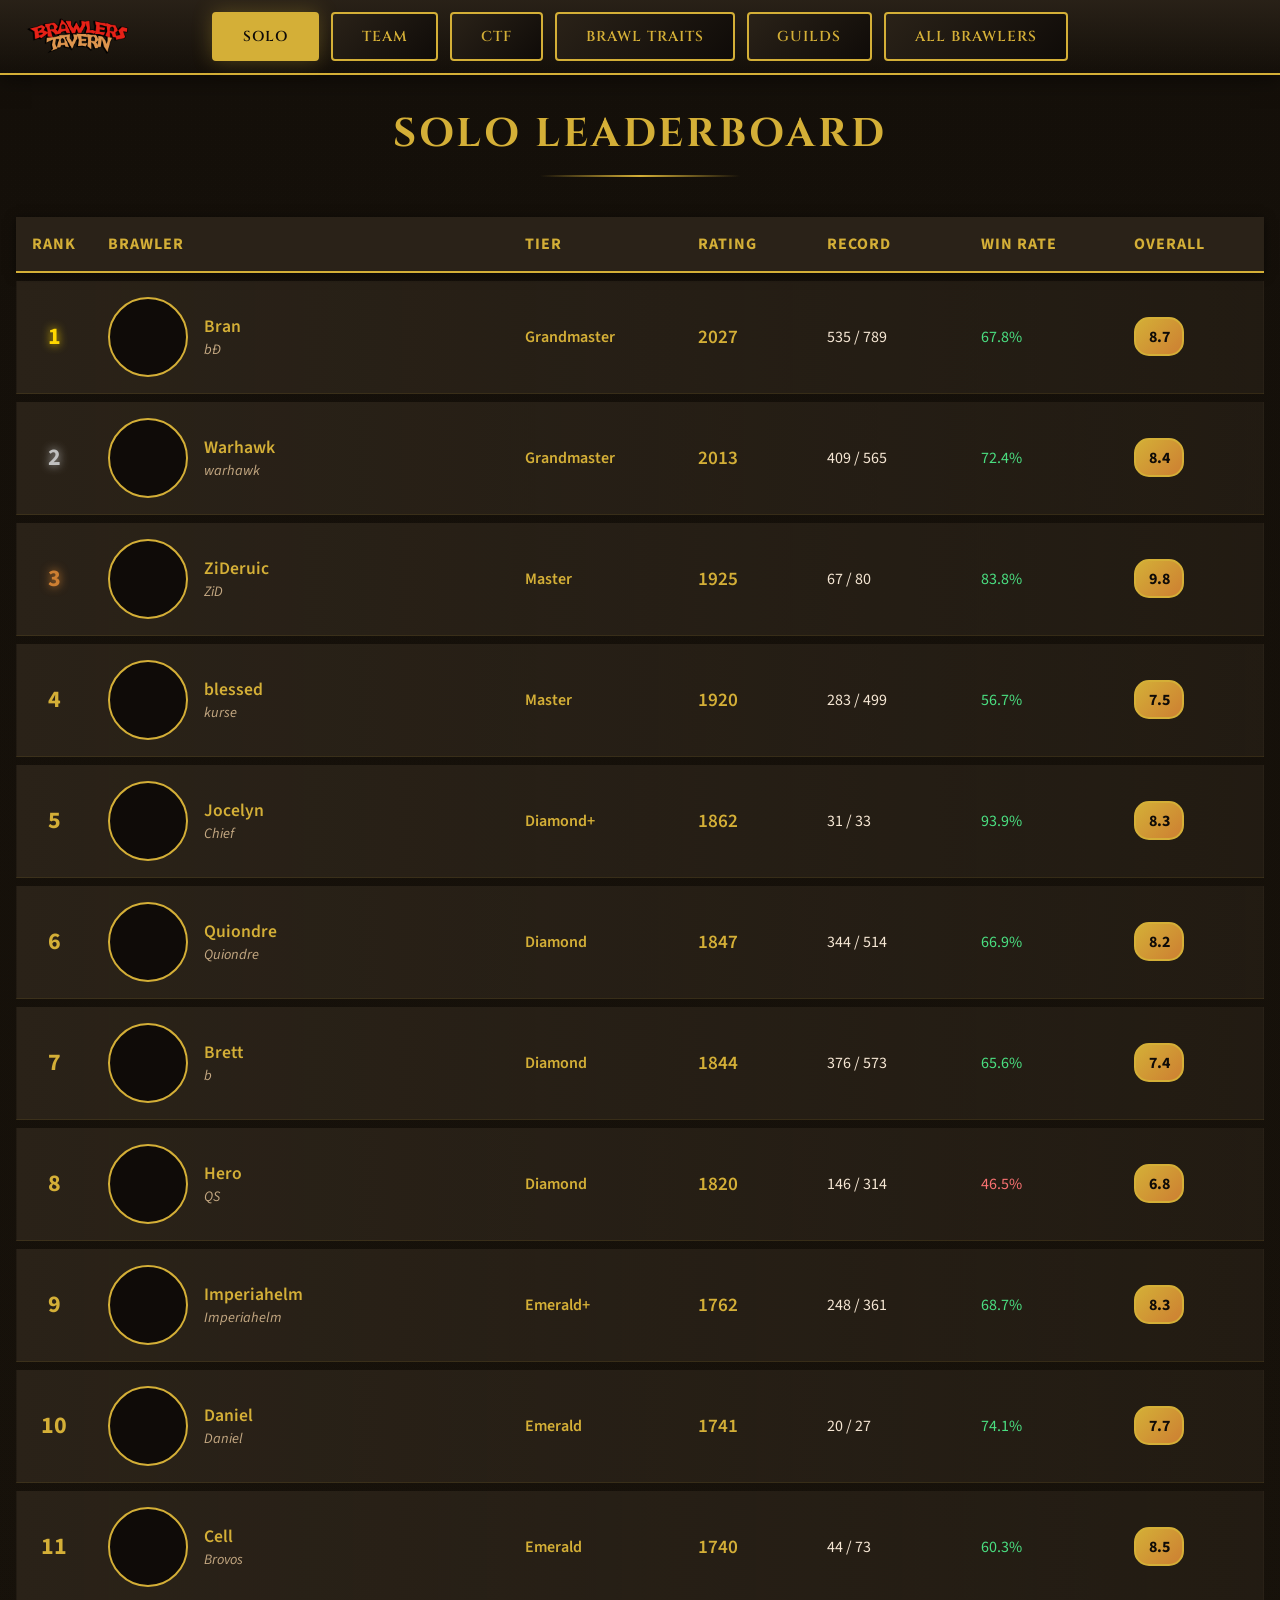
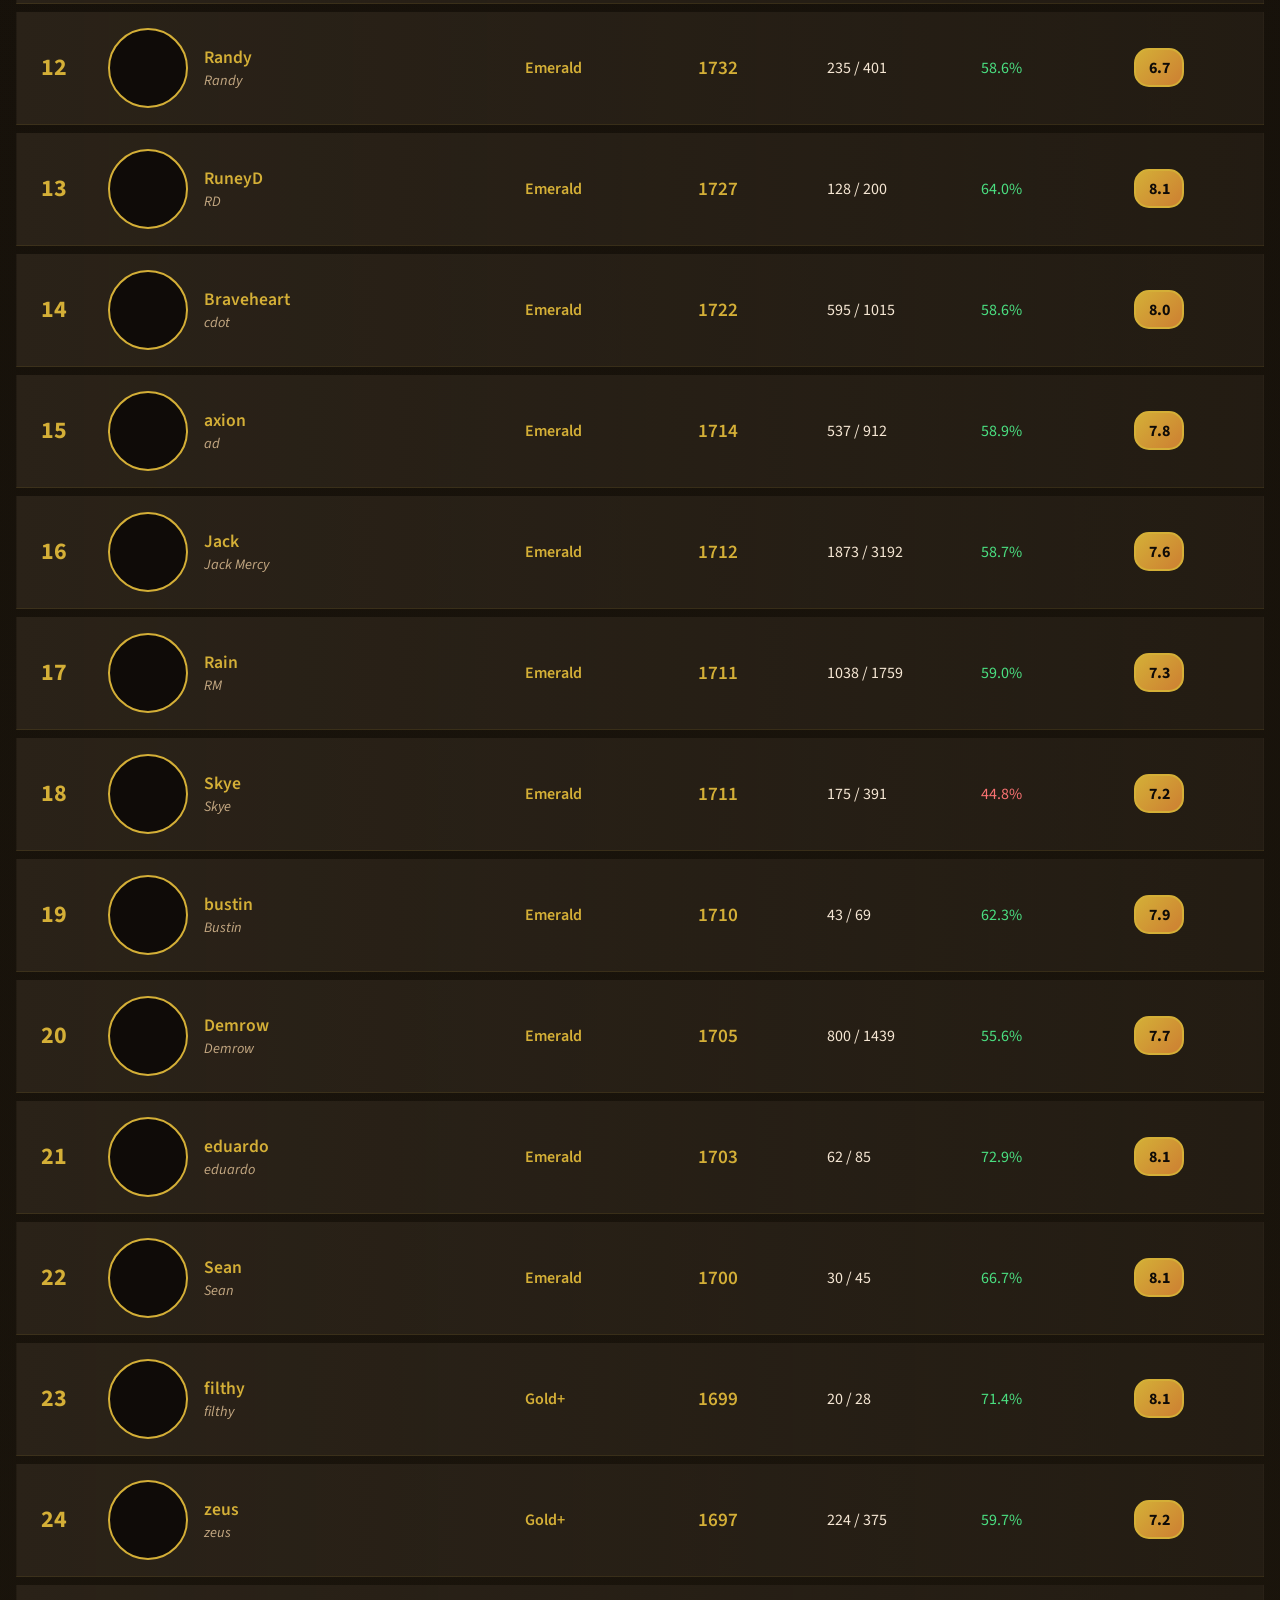
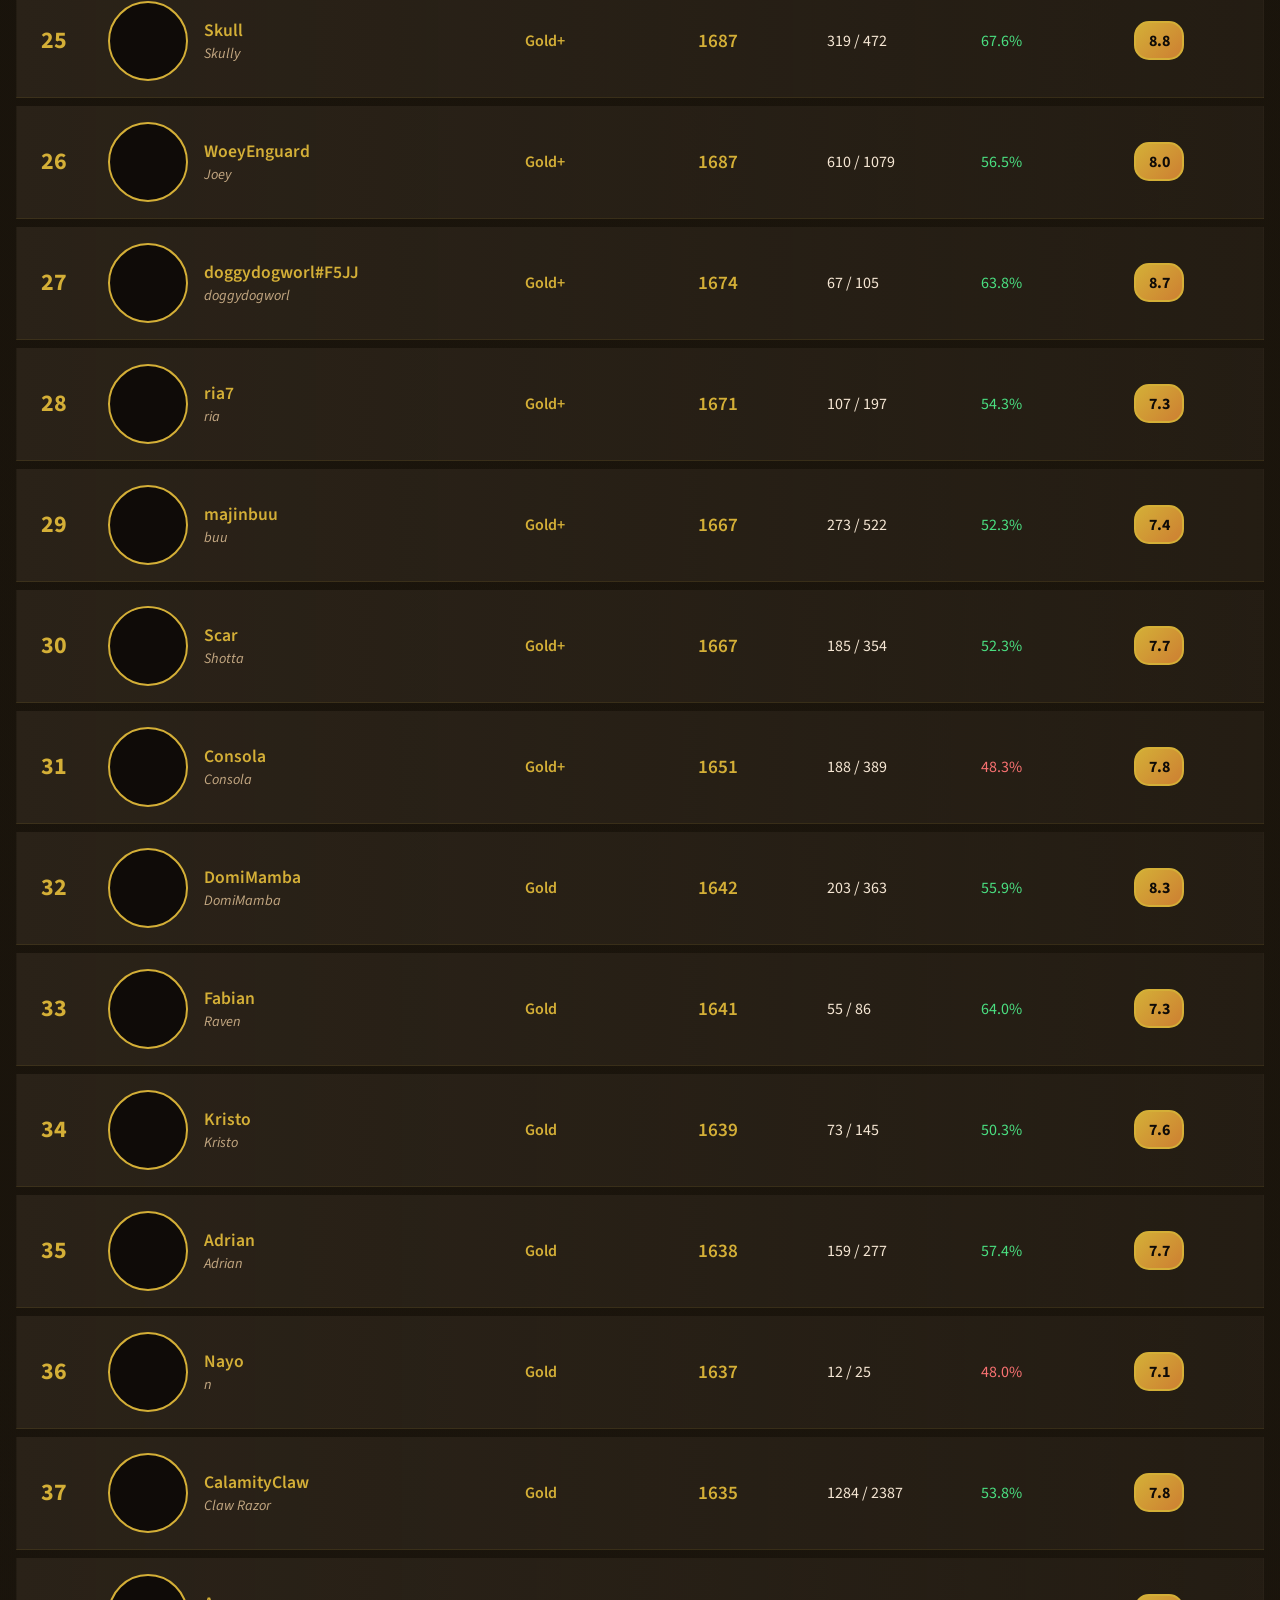
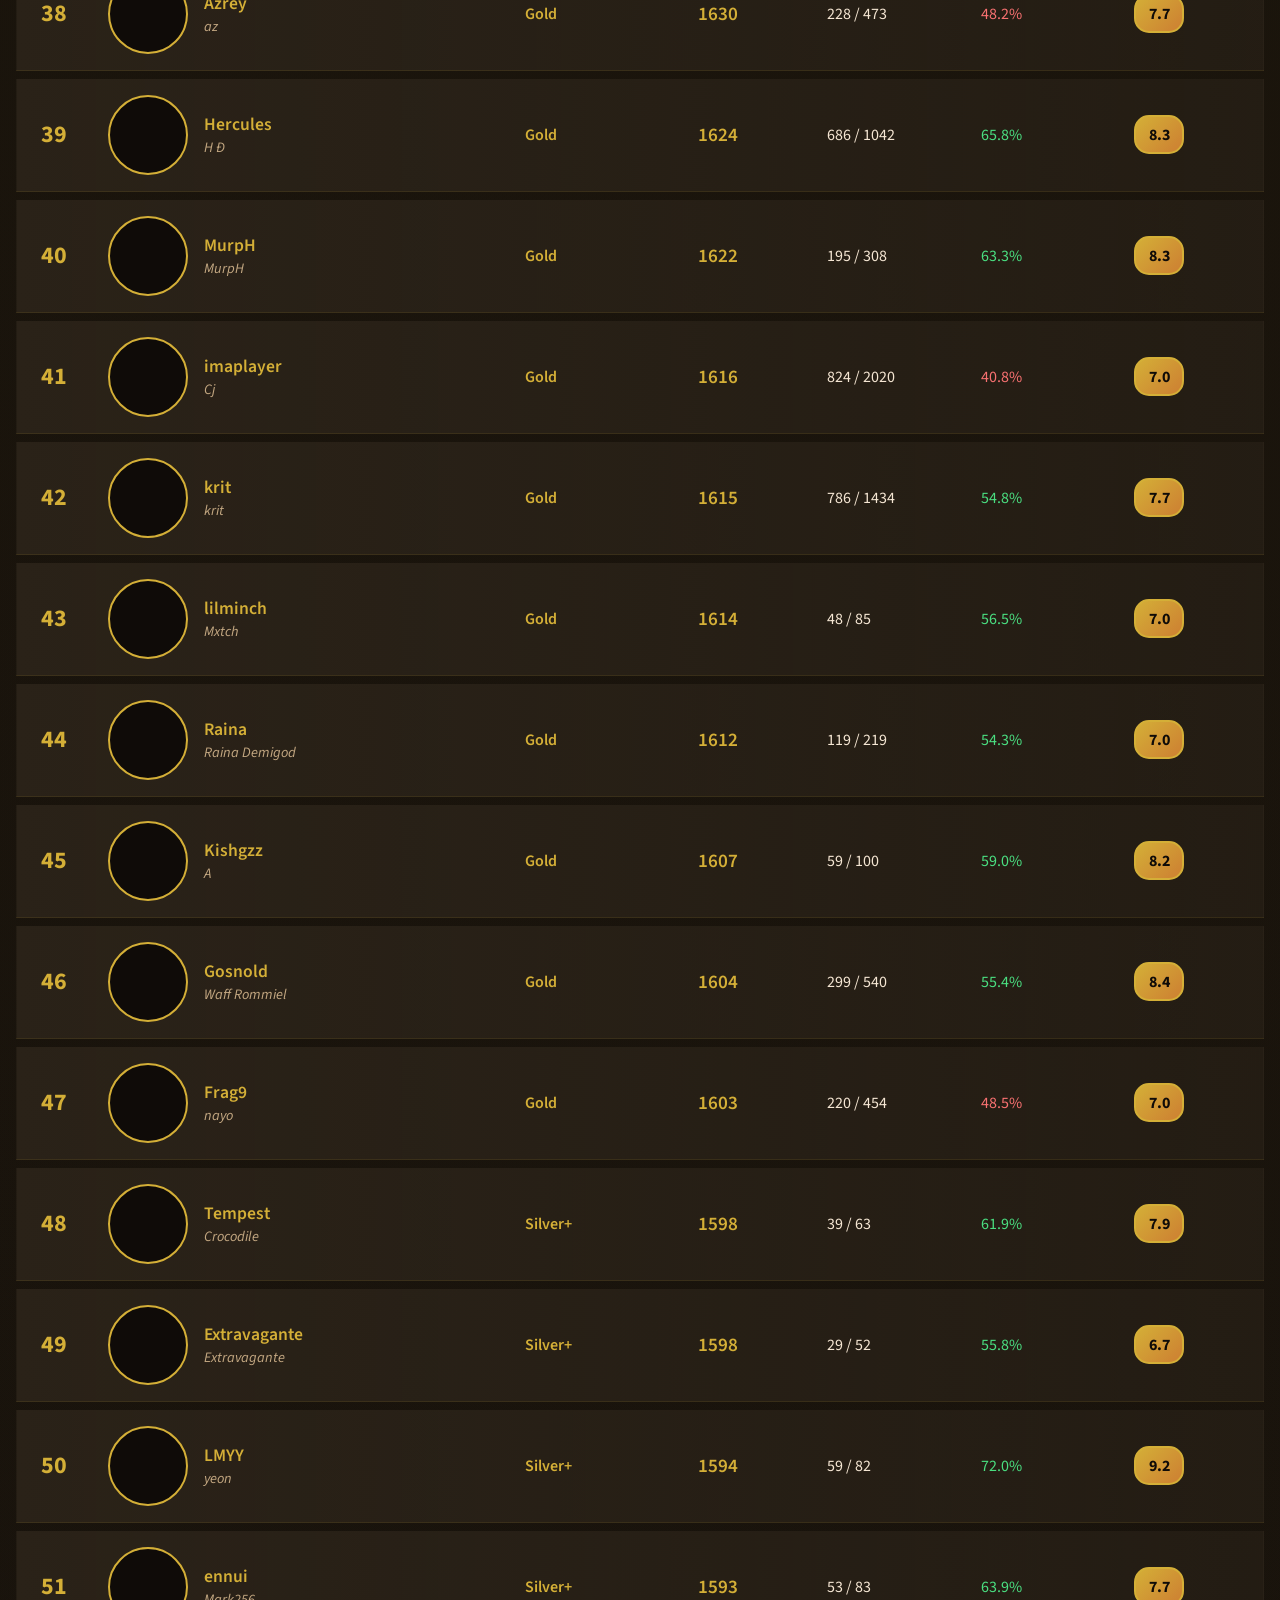
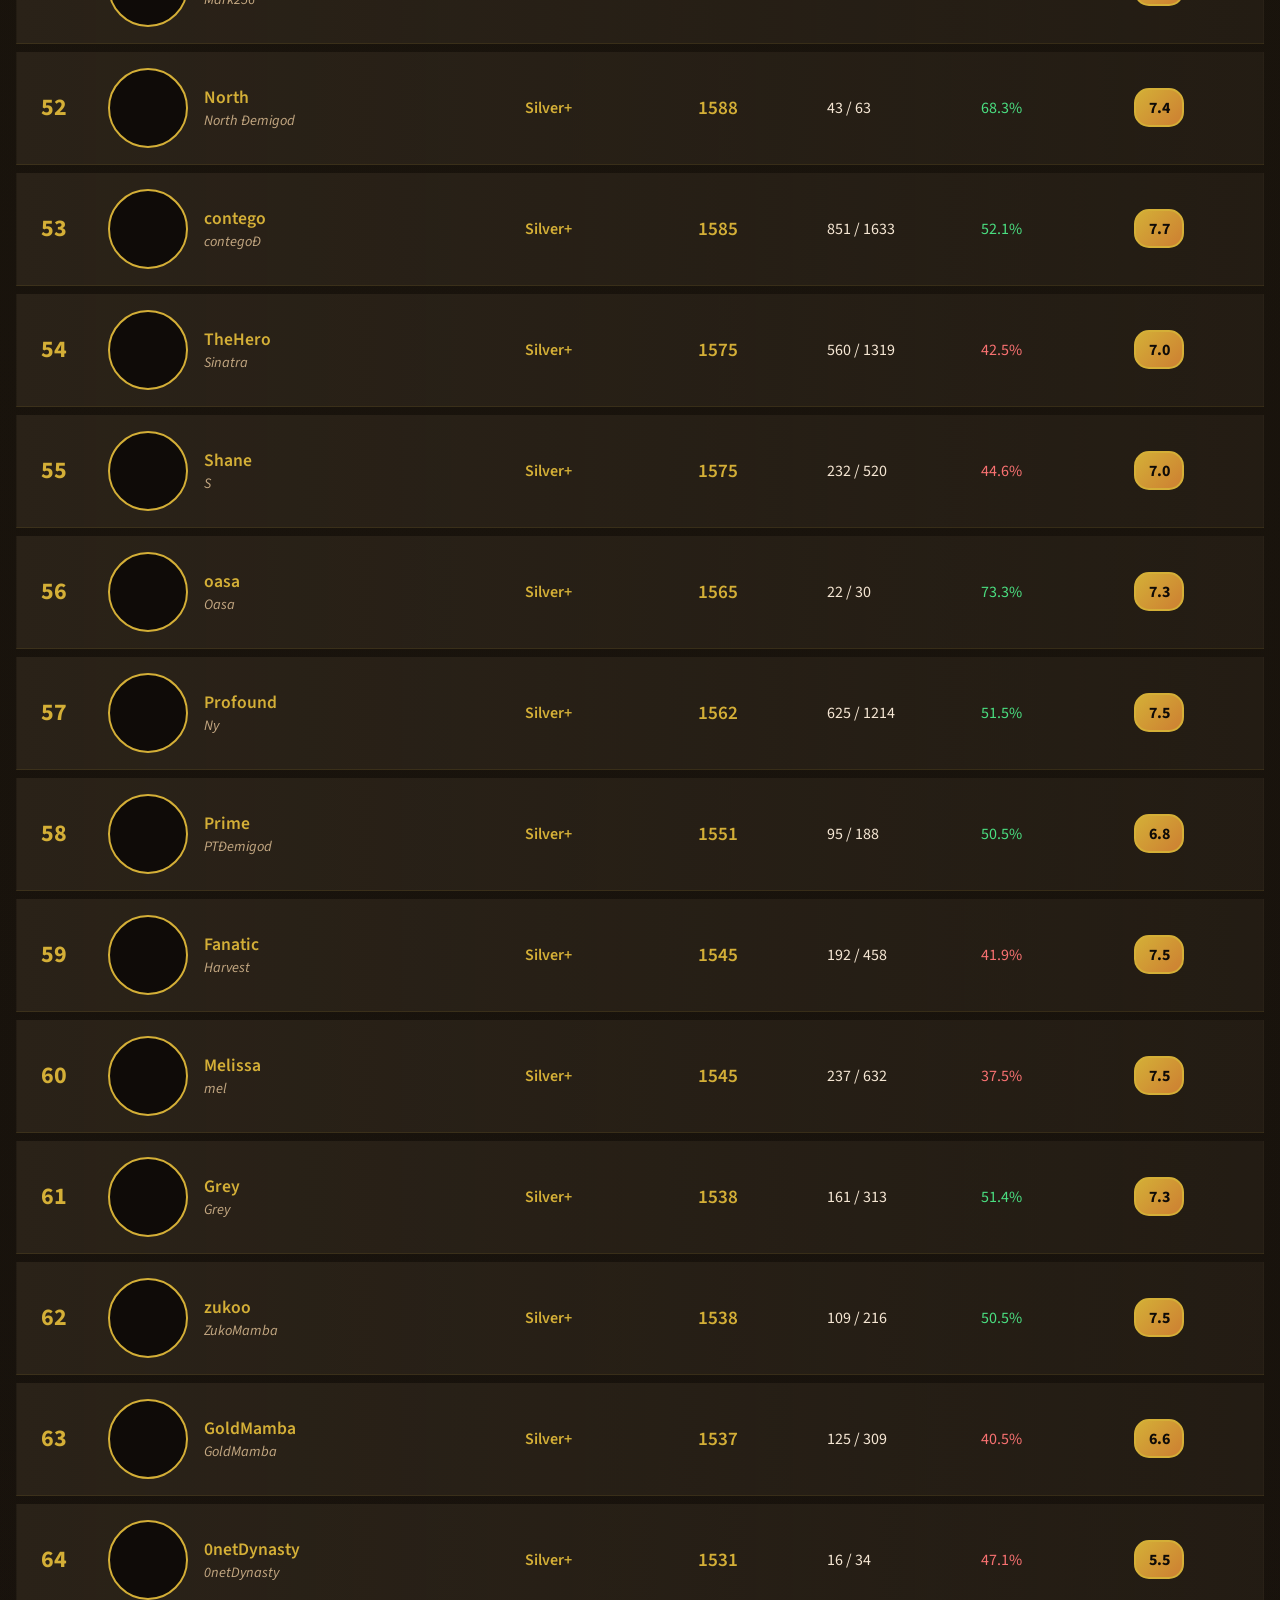
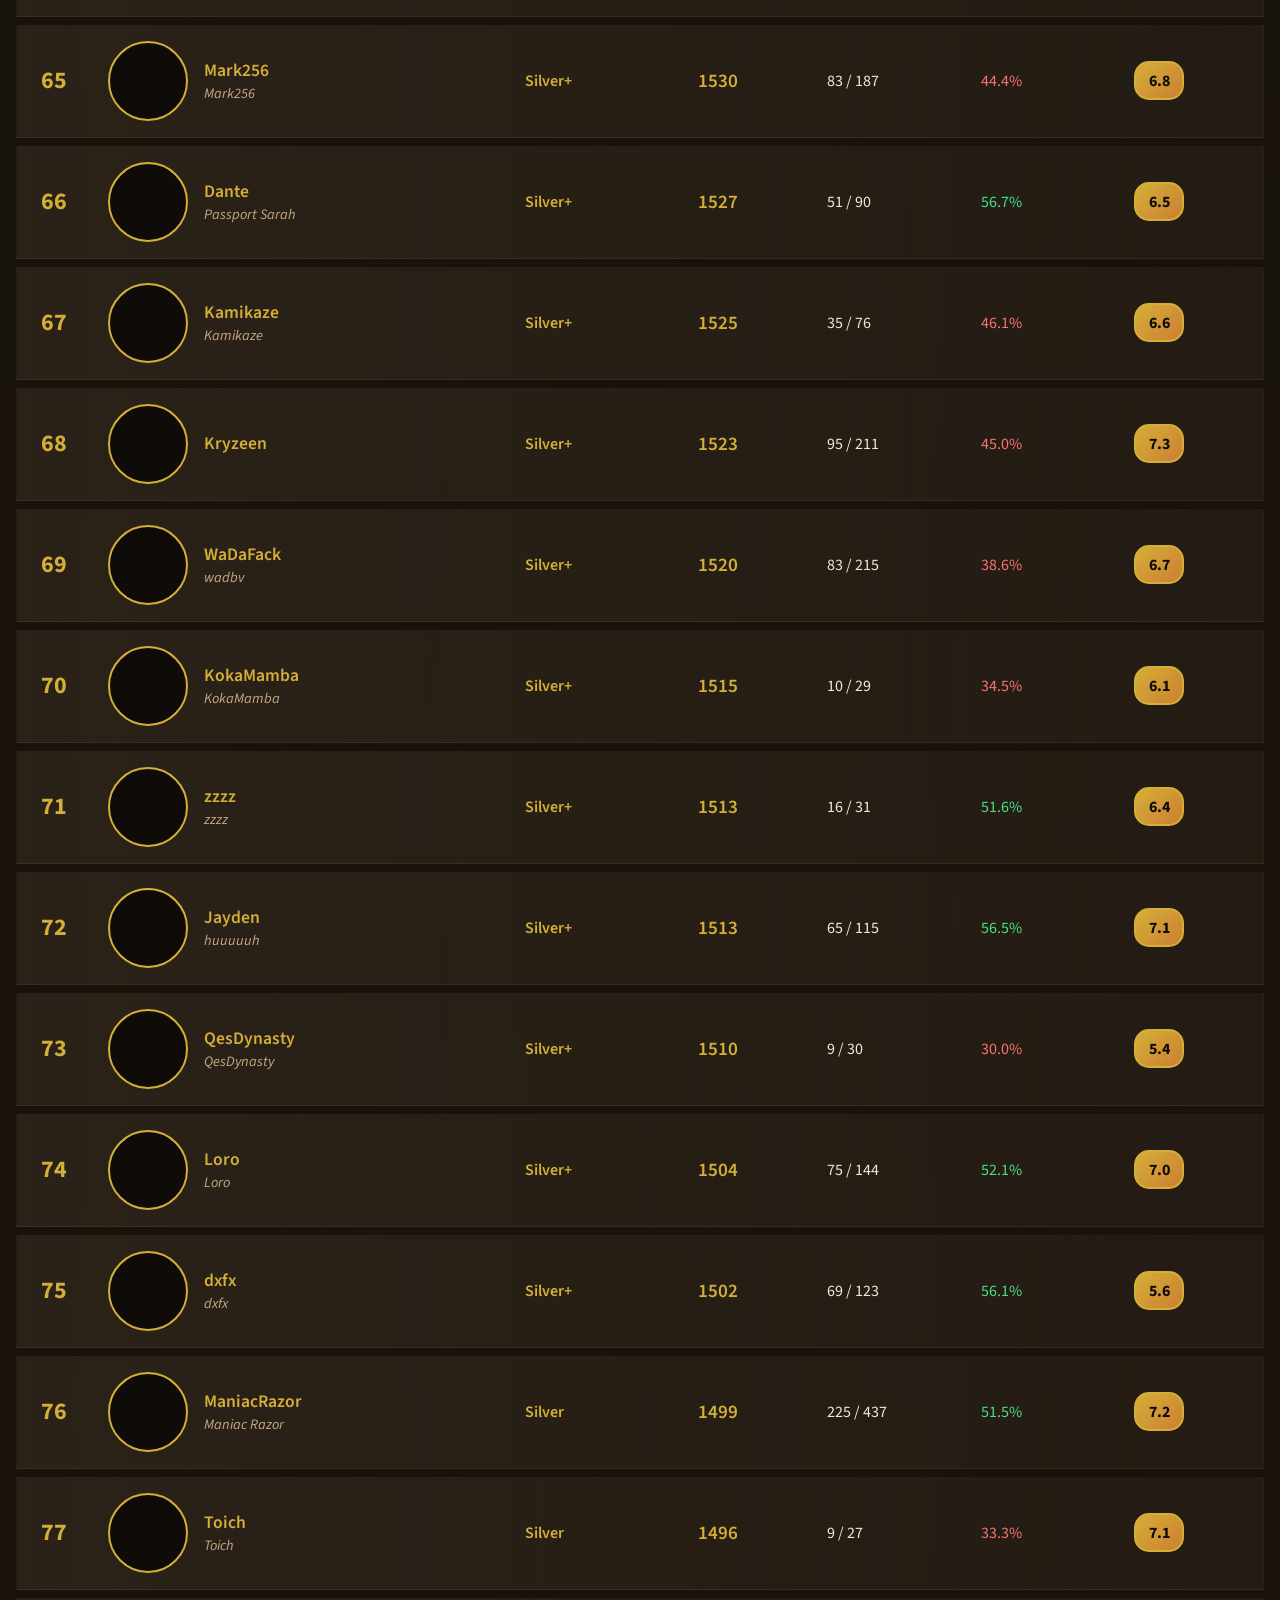
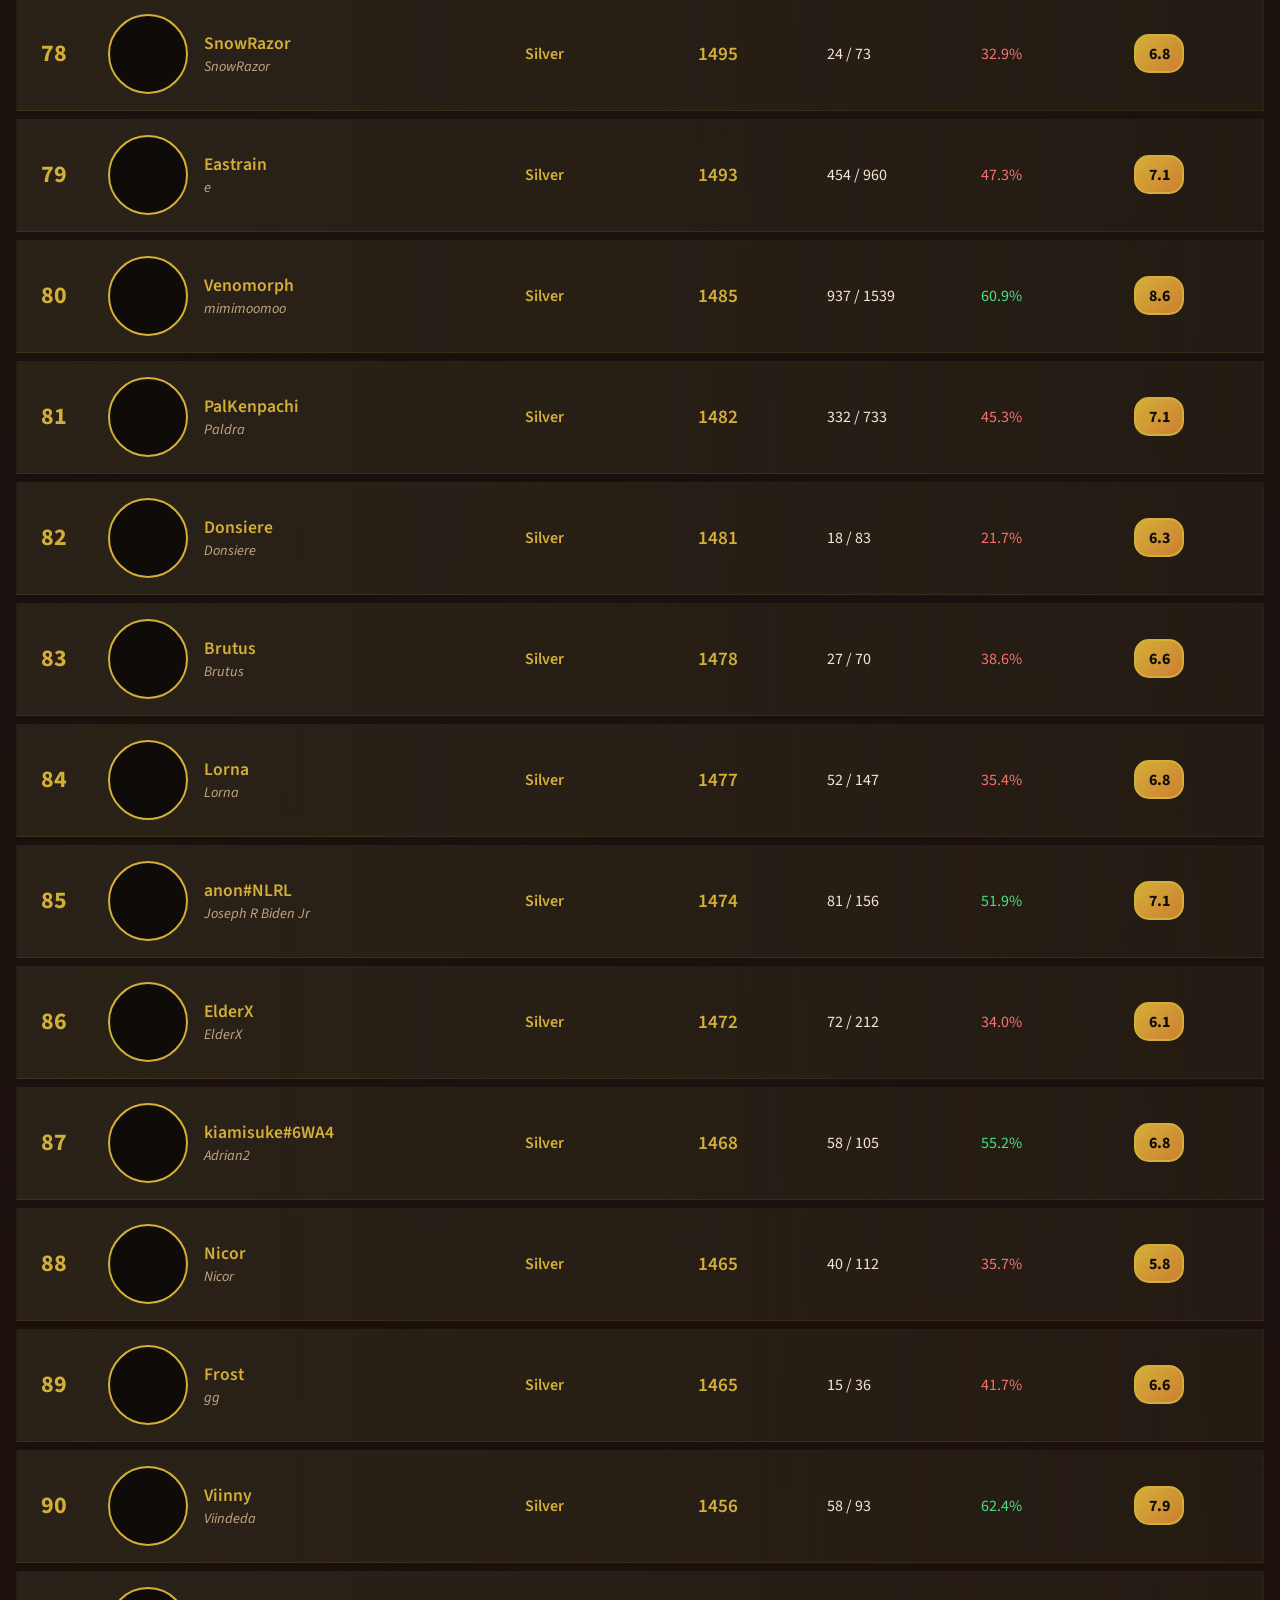
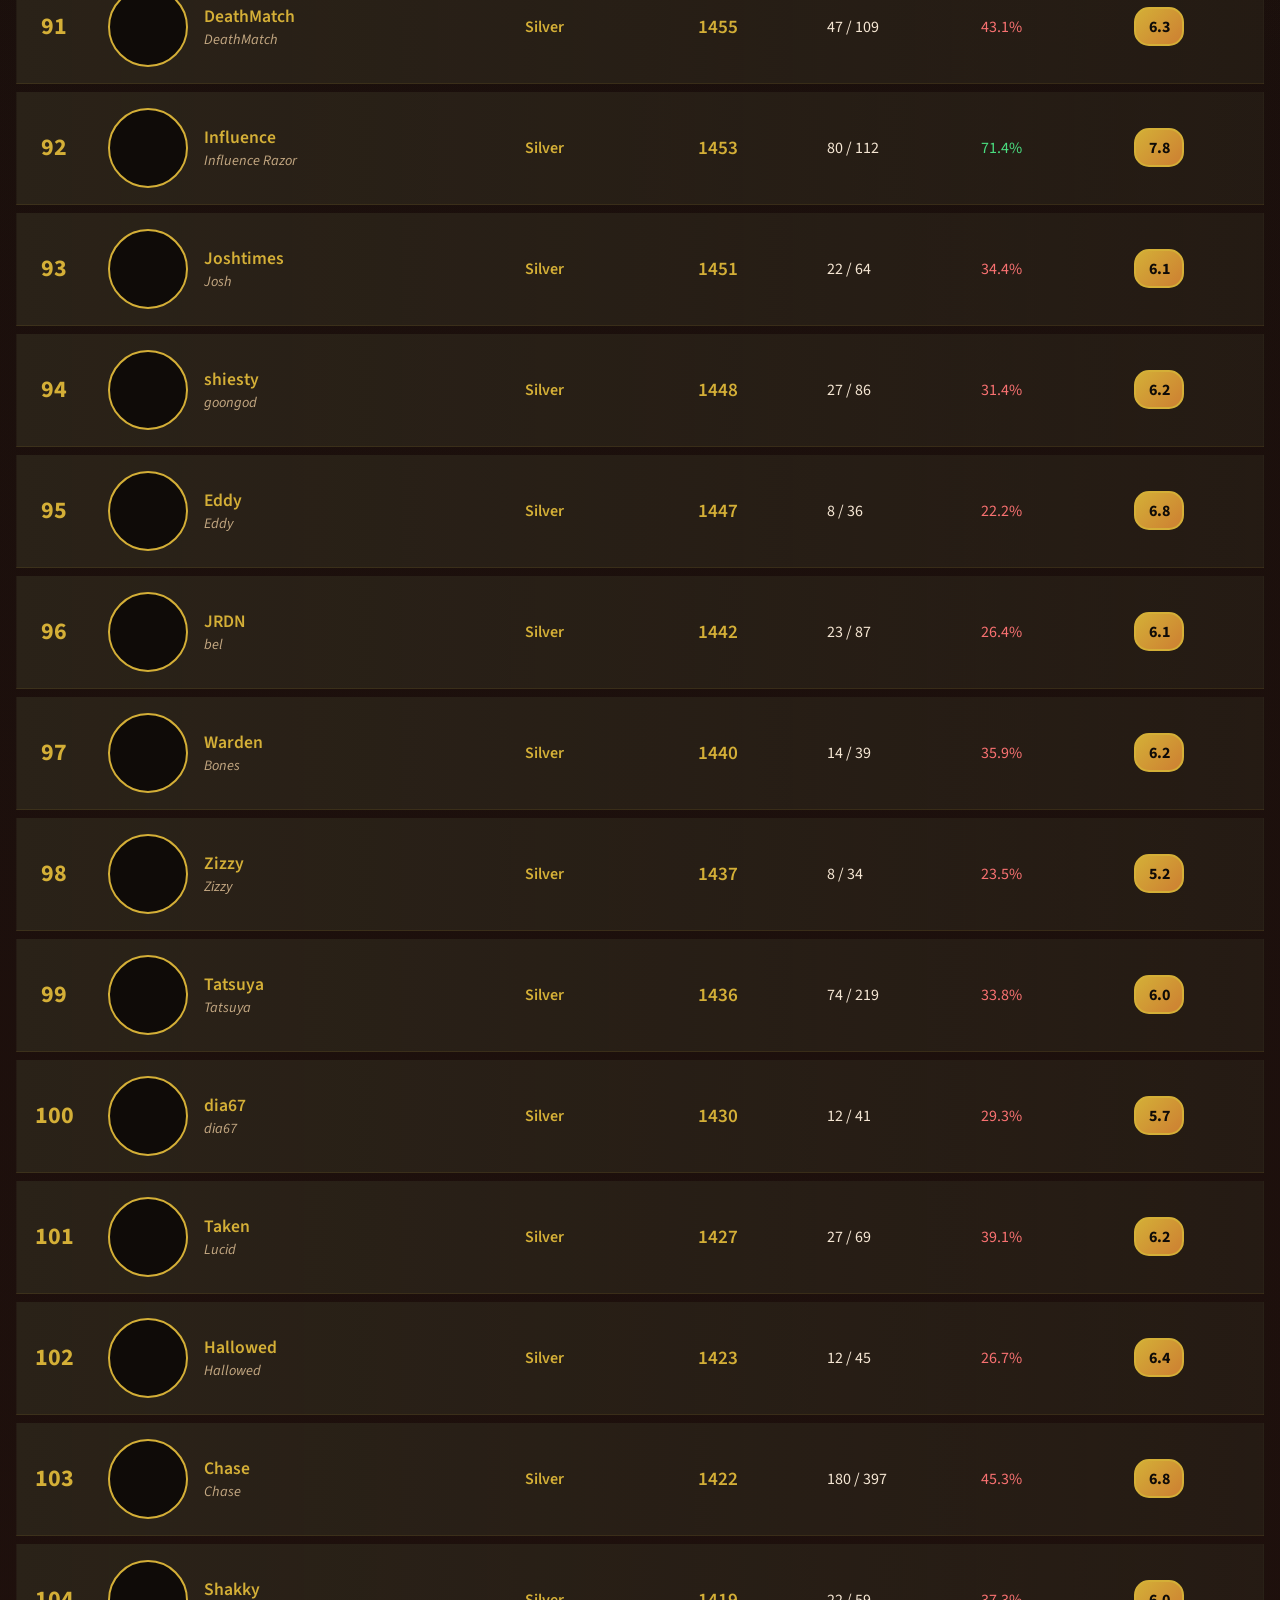
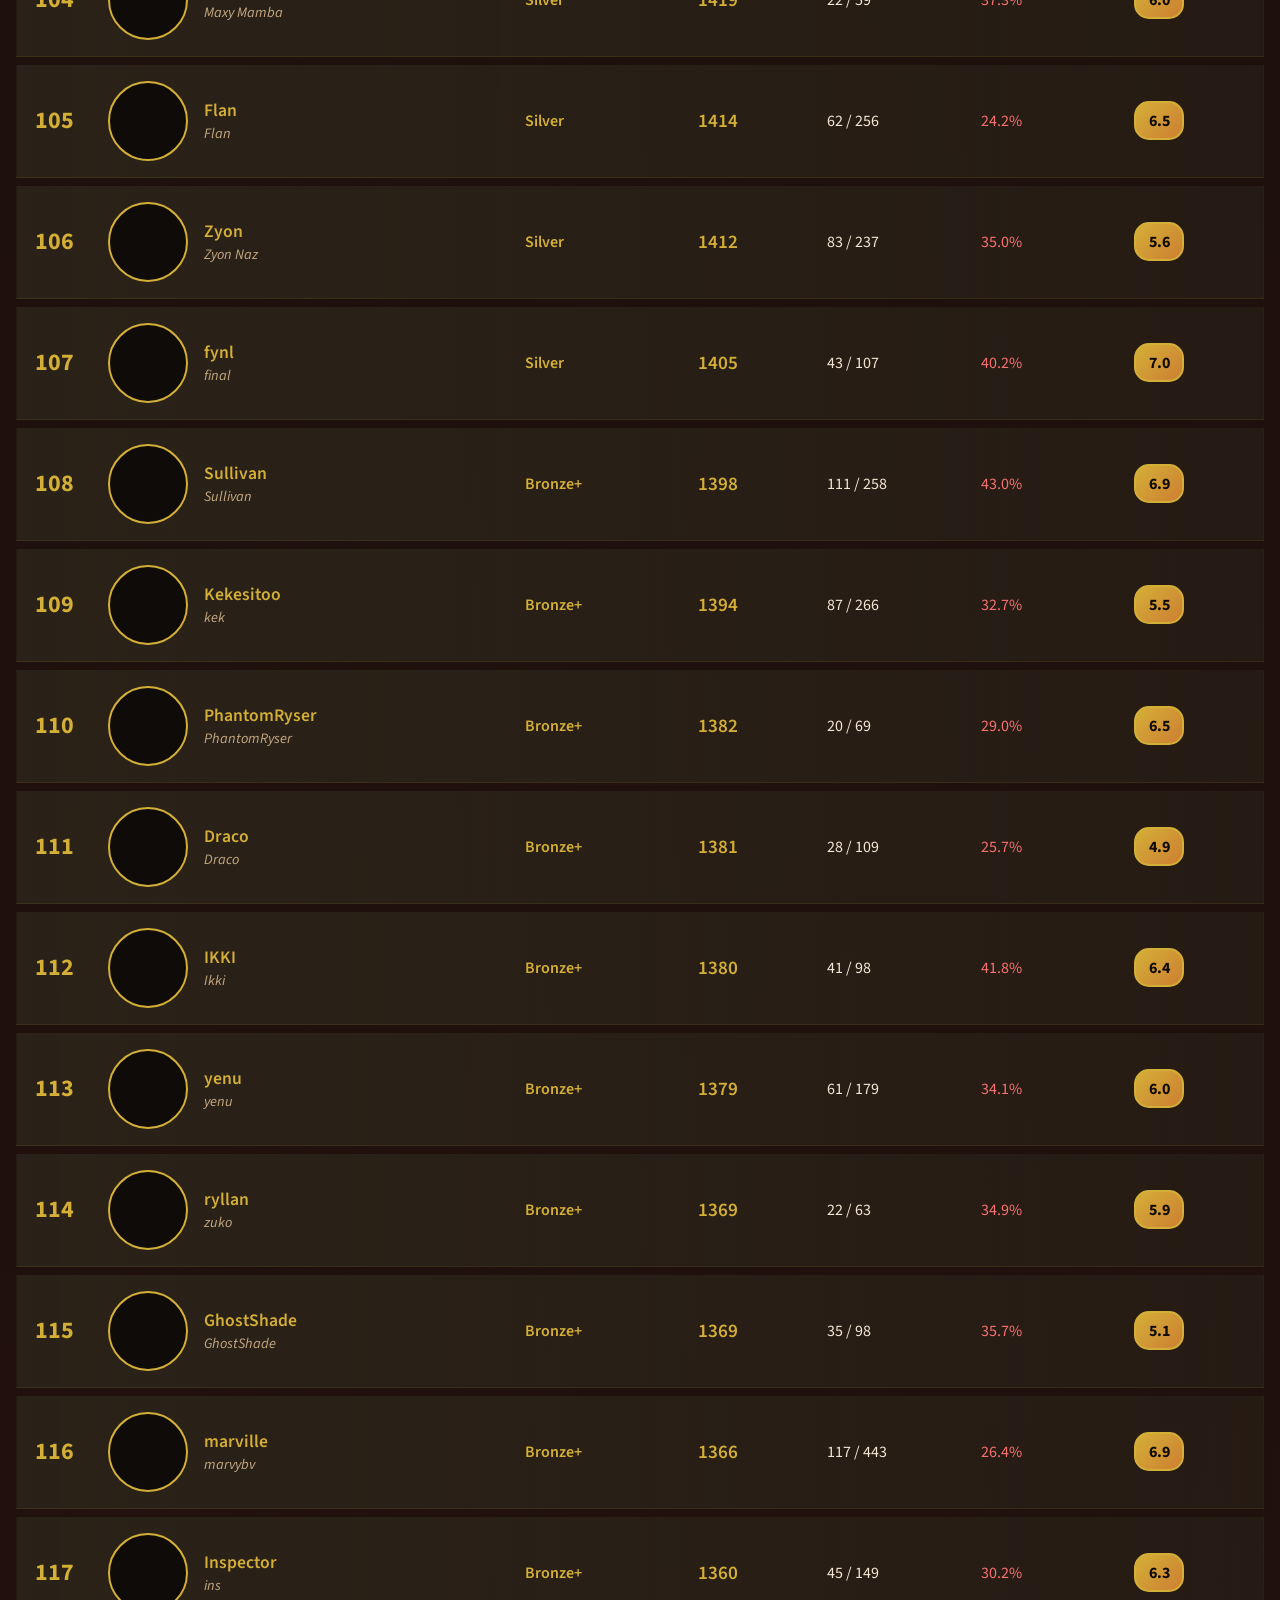
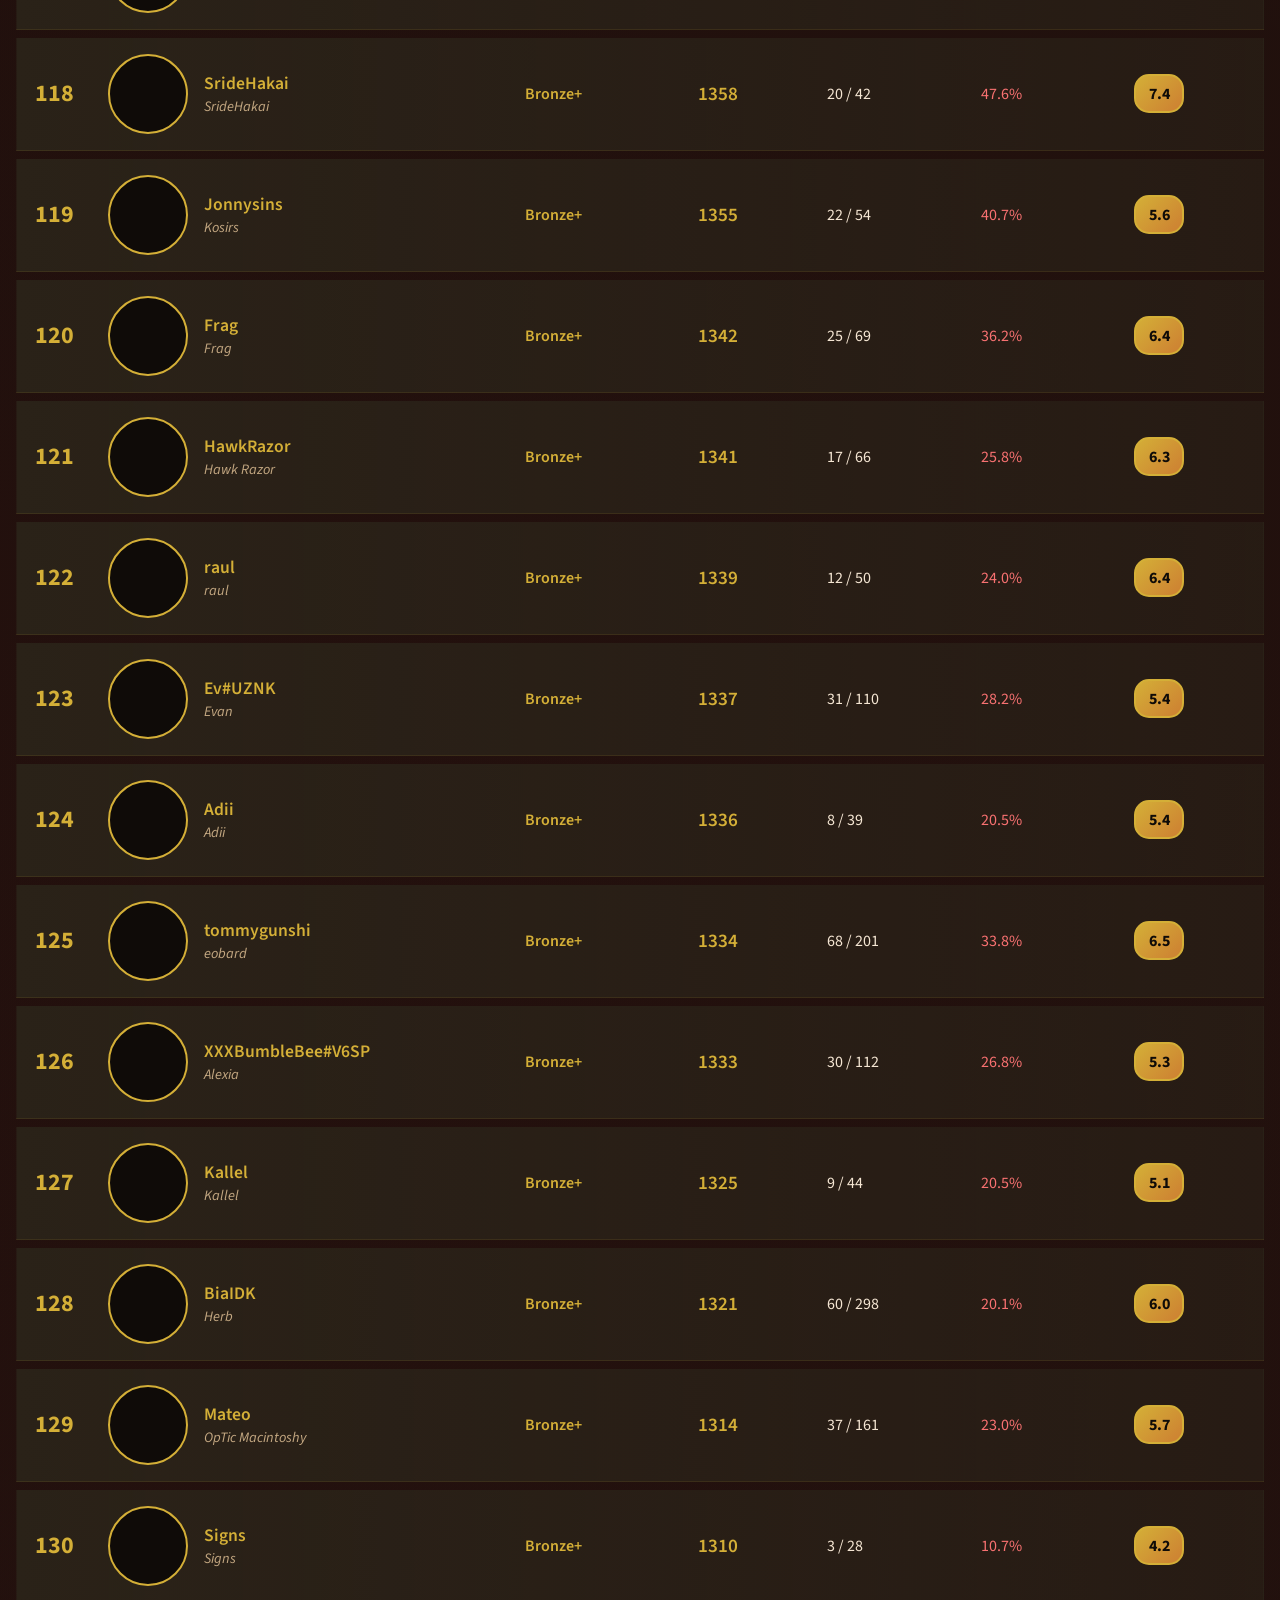
==== commit 3600db03: "Add Brawler Stats and Event stats to player profile - Show Overall, Accuracy, Efficiency, Evasion, C" ====
--- a/index.html
+++ b/index.html
@@ -149,8 +149,12 @@
                     <h3>Fighting Styles</h3>
                     <div id="modal-styles" class="traits-grid"></div>
                 </div>
-                <div class="traits-section">
-                    <h3>CTF Statistics</h3>
+                <div id="modal-brawl-stats-section" class="traits-section">
+                    <h3>Brawler Stats</h3>
+                    <div id="modal-brawl-scores" class="stats-grid"></div>
+                </div>
+                <div id="modal-ctf-section" class="traits-section">
+                    <h3>CTF Stats</h3>
                     <div id="modal-ctf" class="stats-grid"></div>
                 </div>
             </div>
--- a/styles.css
+++ b/styles.css
@@ -368,6 +368,11 @@
     position: relative;
     margin: 0 -0.5rem;
     padding: 0 0.5rem;
+    transform: scaleY(-1);
+}
+
+#ctf-table-container > * {
+    transform: scaleY(-1);
 }
 
 #ctf-table-container::-webkit-scrollbar {
@@ -788,7 +793,14 @@
     .header {
         flex-direction: column;
         padding: 1rem;
-        gap: 1rem;
+        gap: 0.75rem;
+        align-items: center;
+    }
+
+    .header-logo {
+        position: static;
+        transform: none;
+        order: -1;
     }
 
     .header-logo img {
@@ -798,6 +810,7 @@
     .nav {
         justify-content: center;
         width: 100%;
+        gap: 0.5rem;
     }
 
     .header h1 {
@@ -806,10 +819,6 @@
 
     .brawler-grid {
         grid-template-columns: 1fr;
-    }
-
-    .nav {
-        gap: 0.5rem;
     }
 
     .nav-btn {
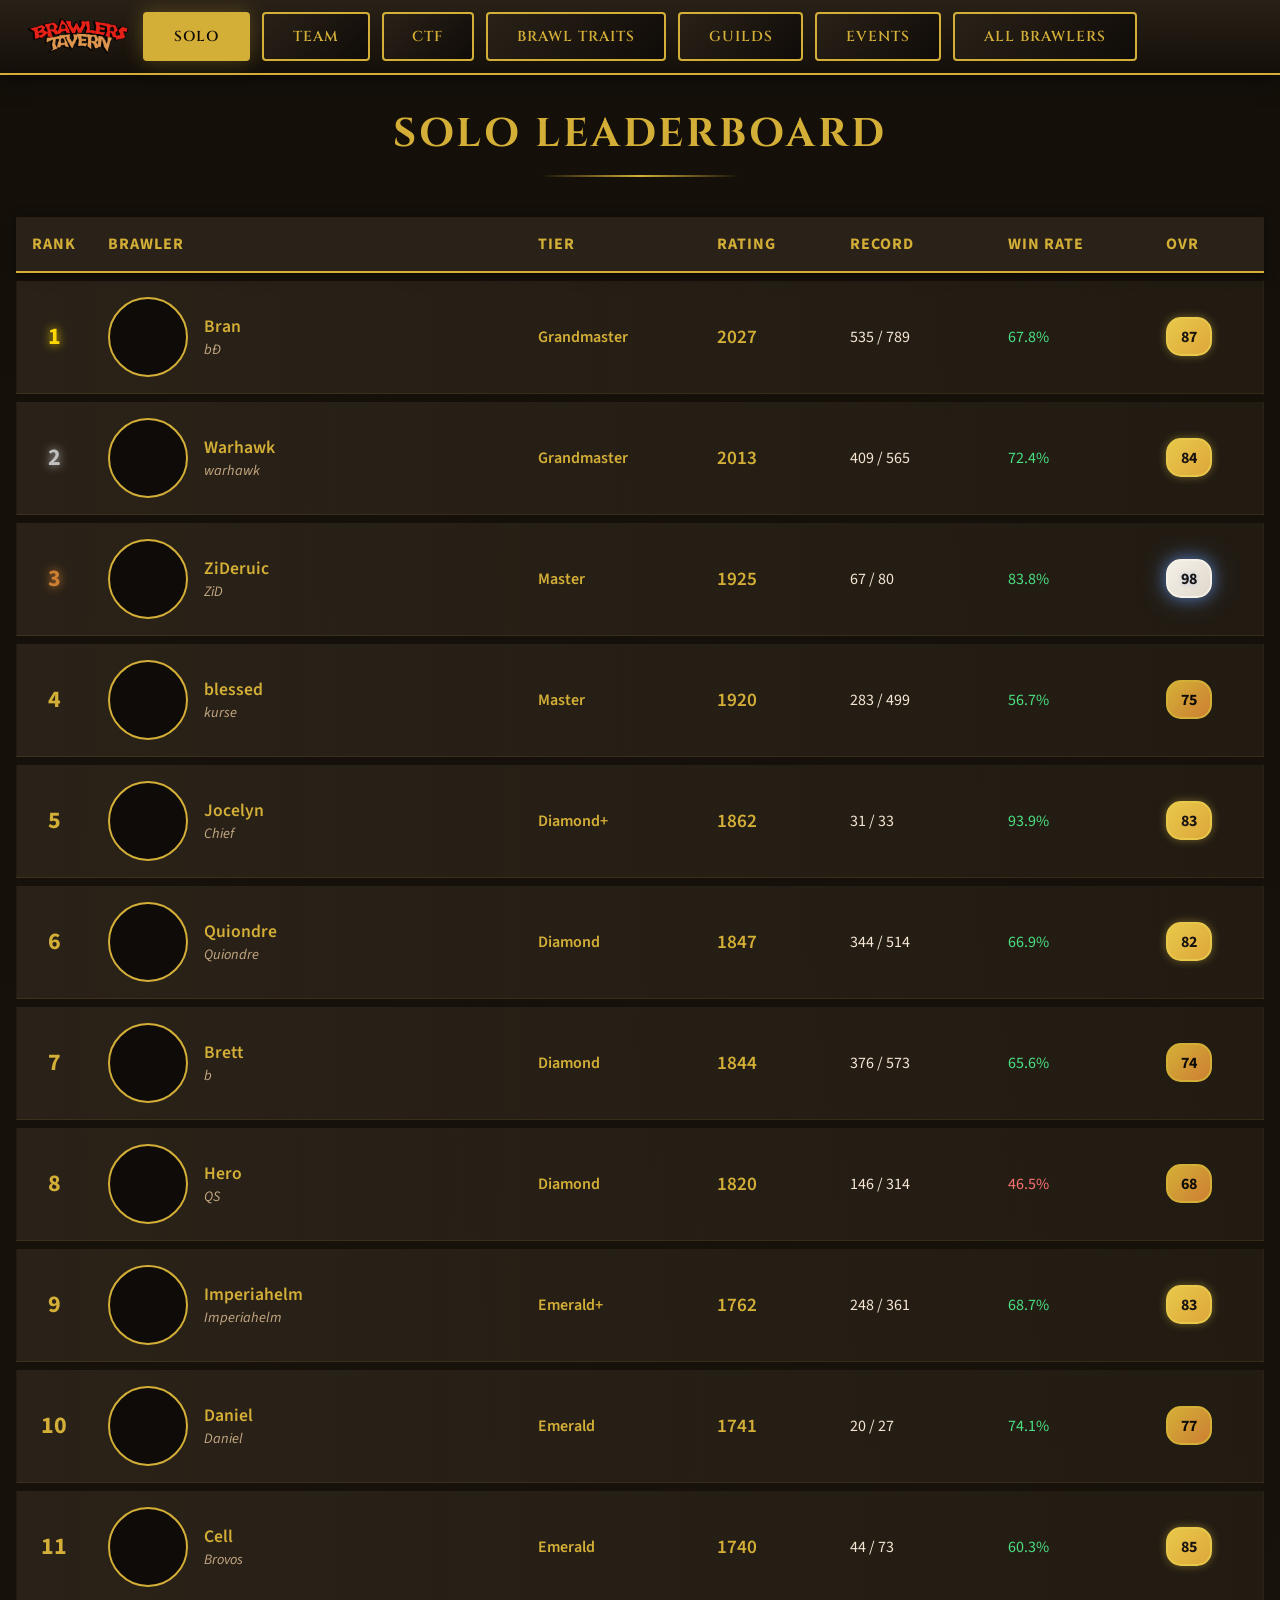
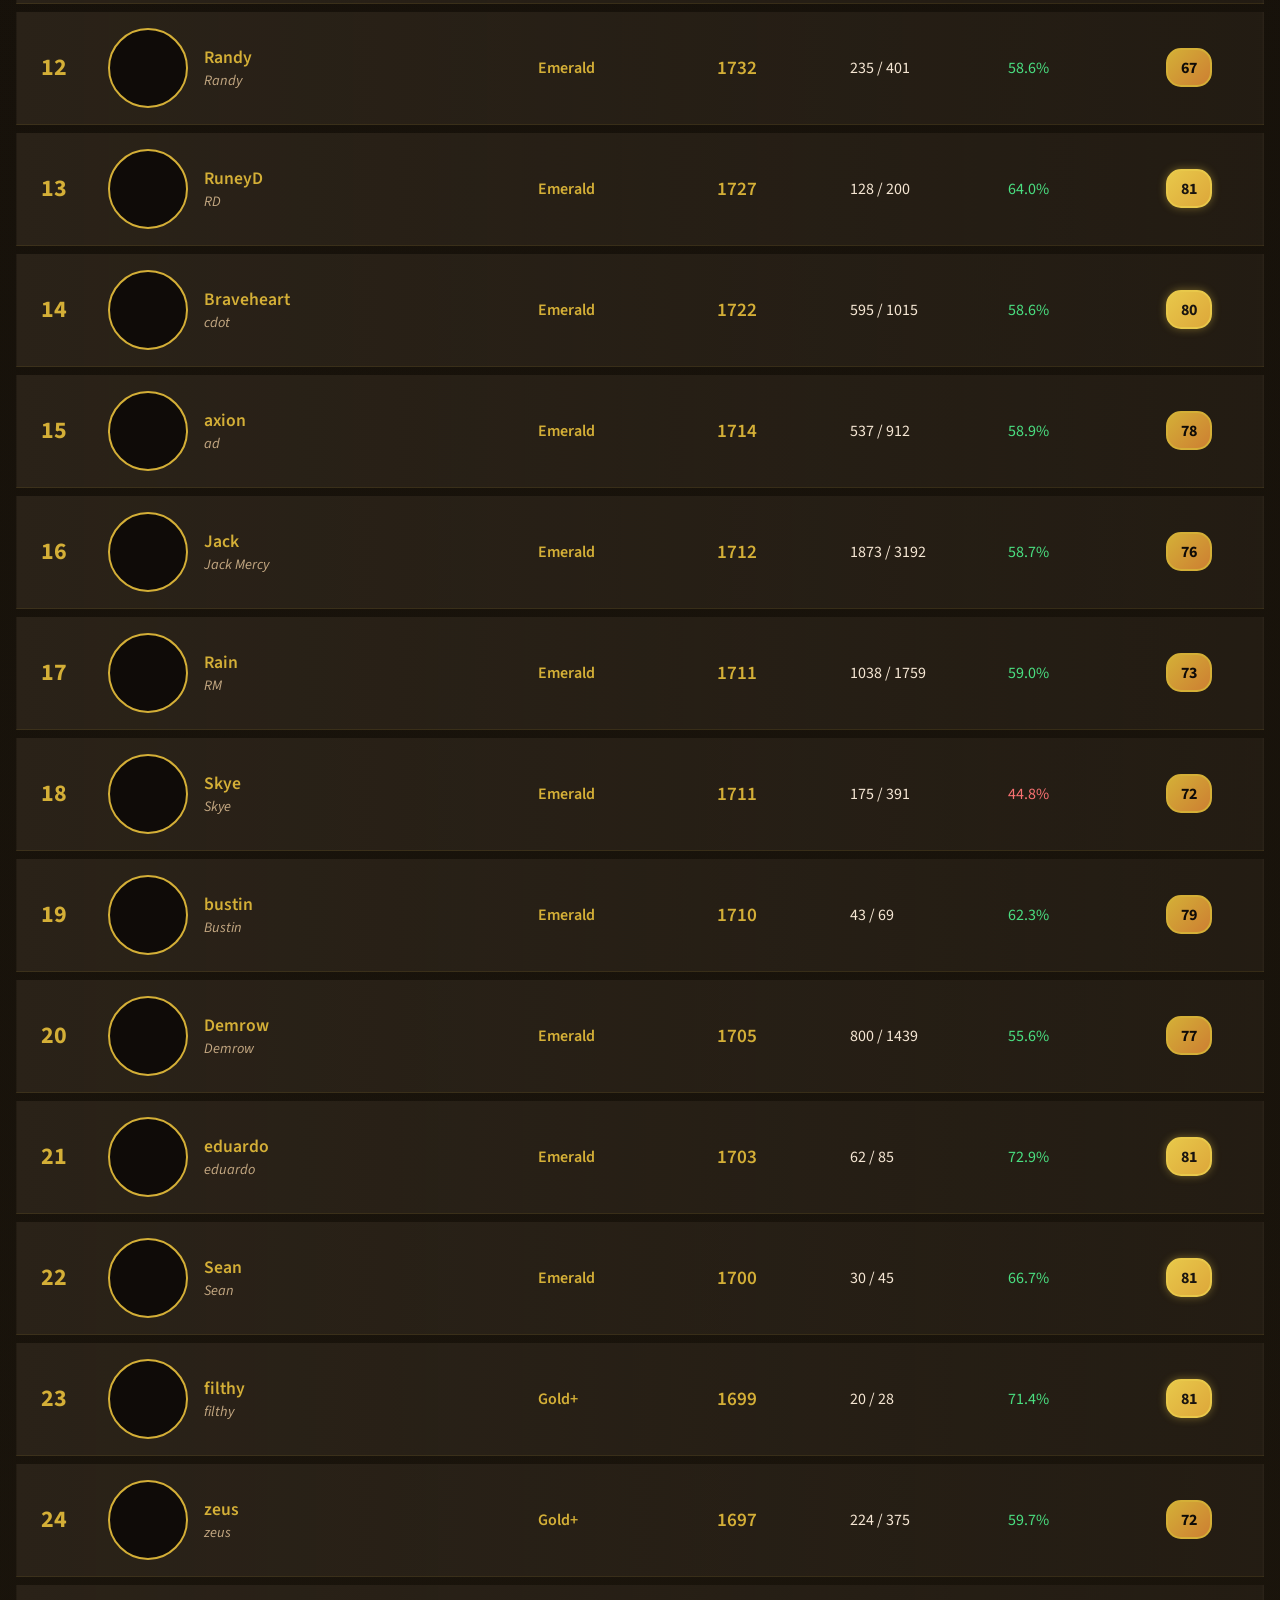
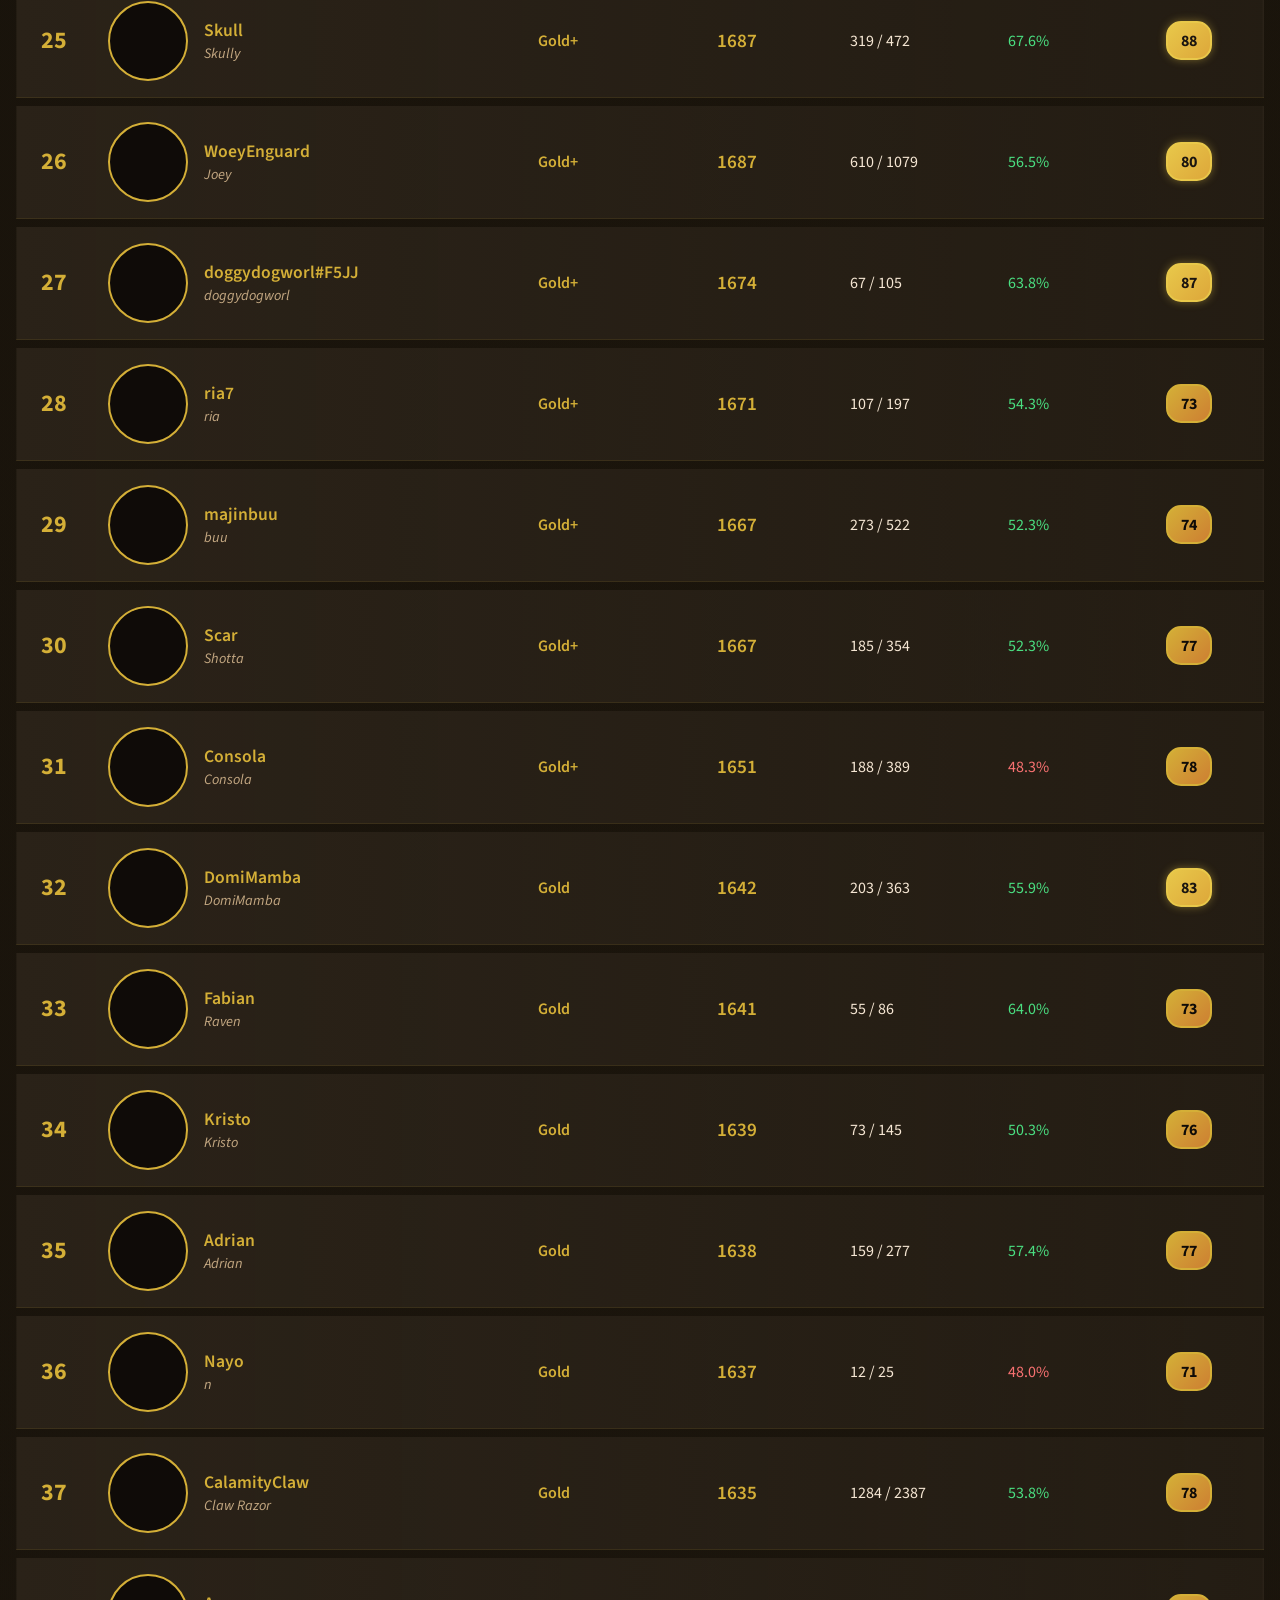
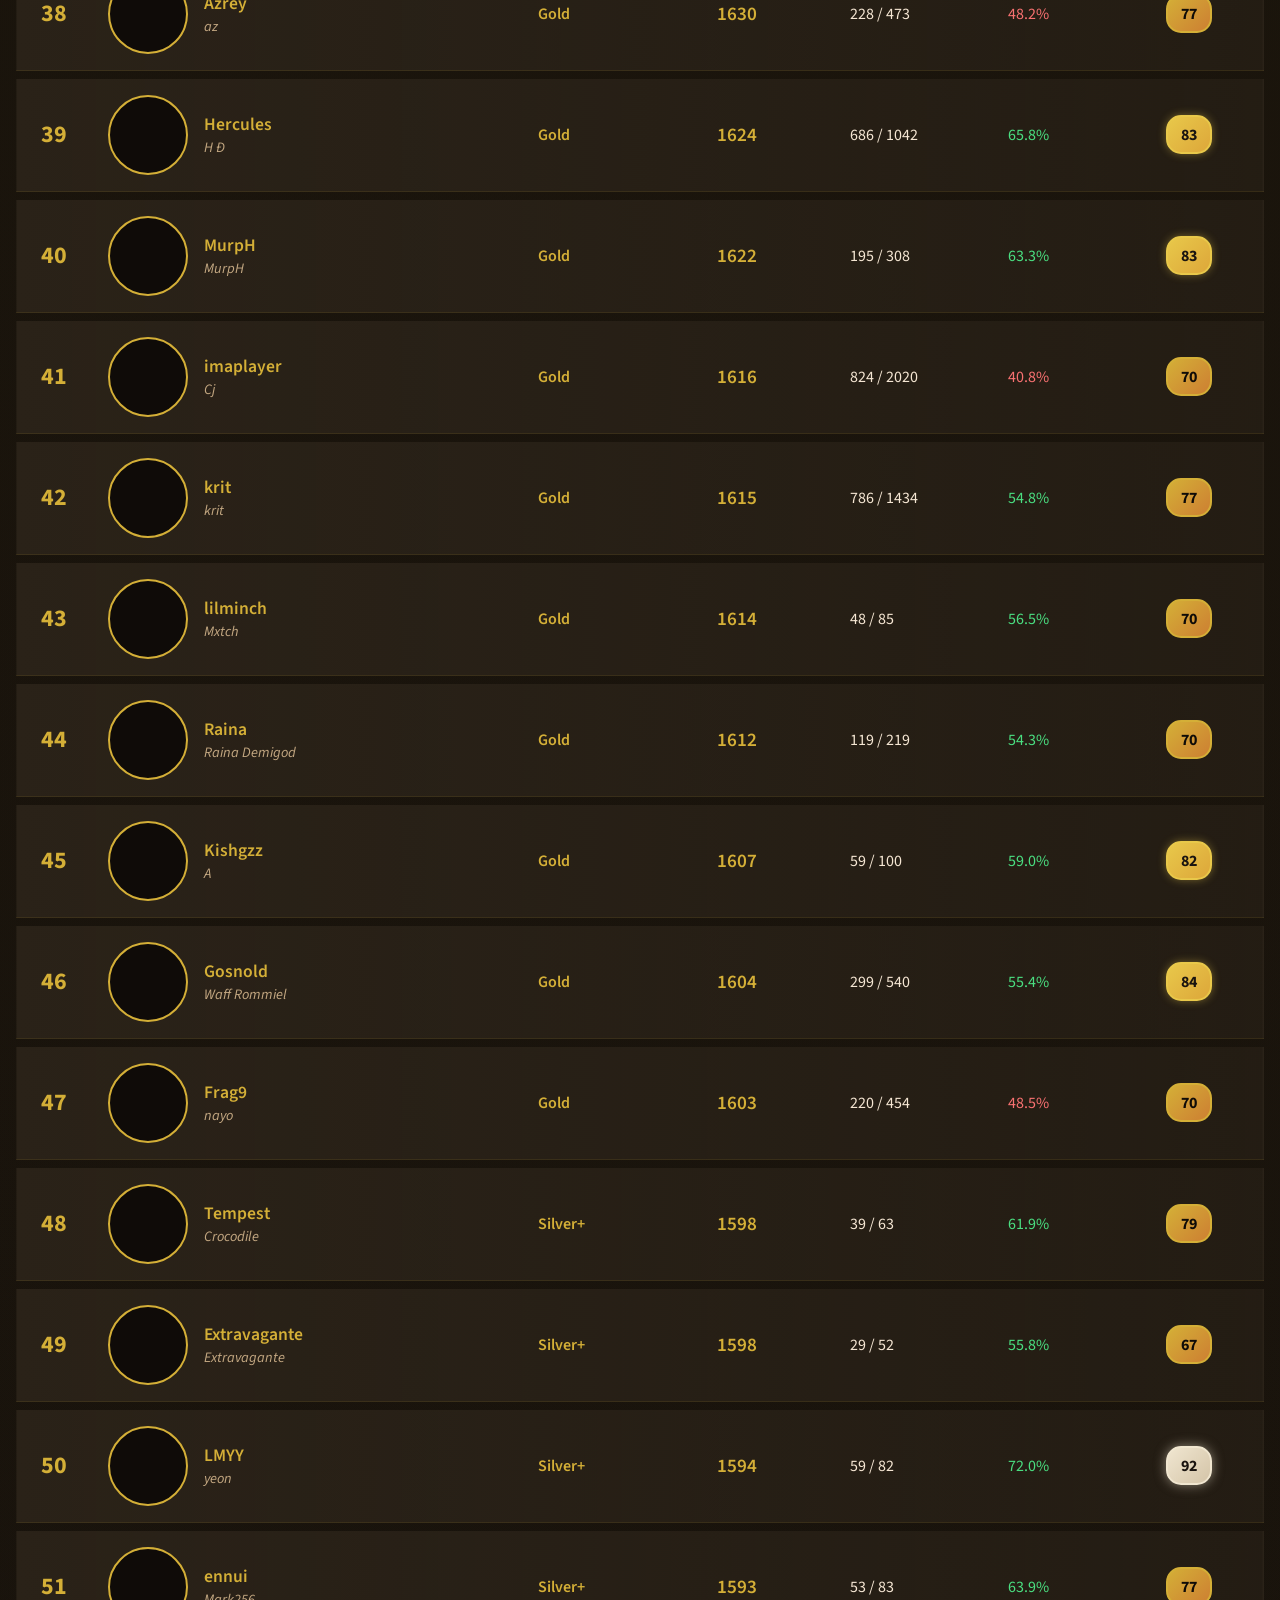
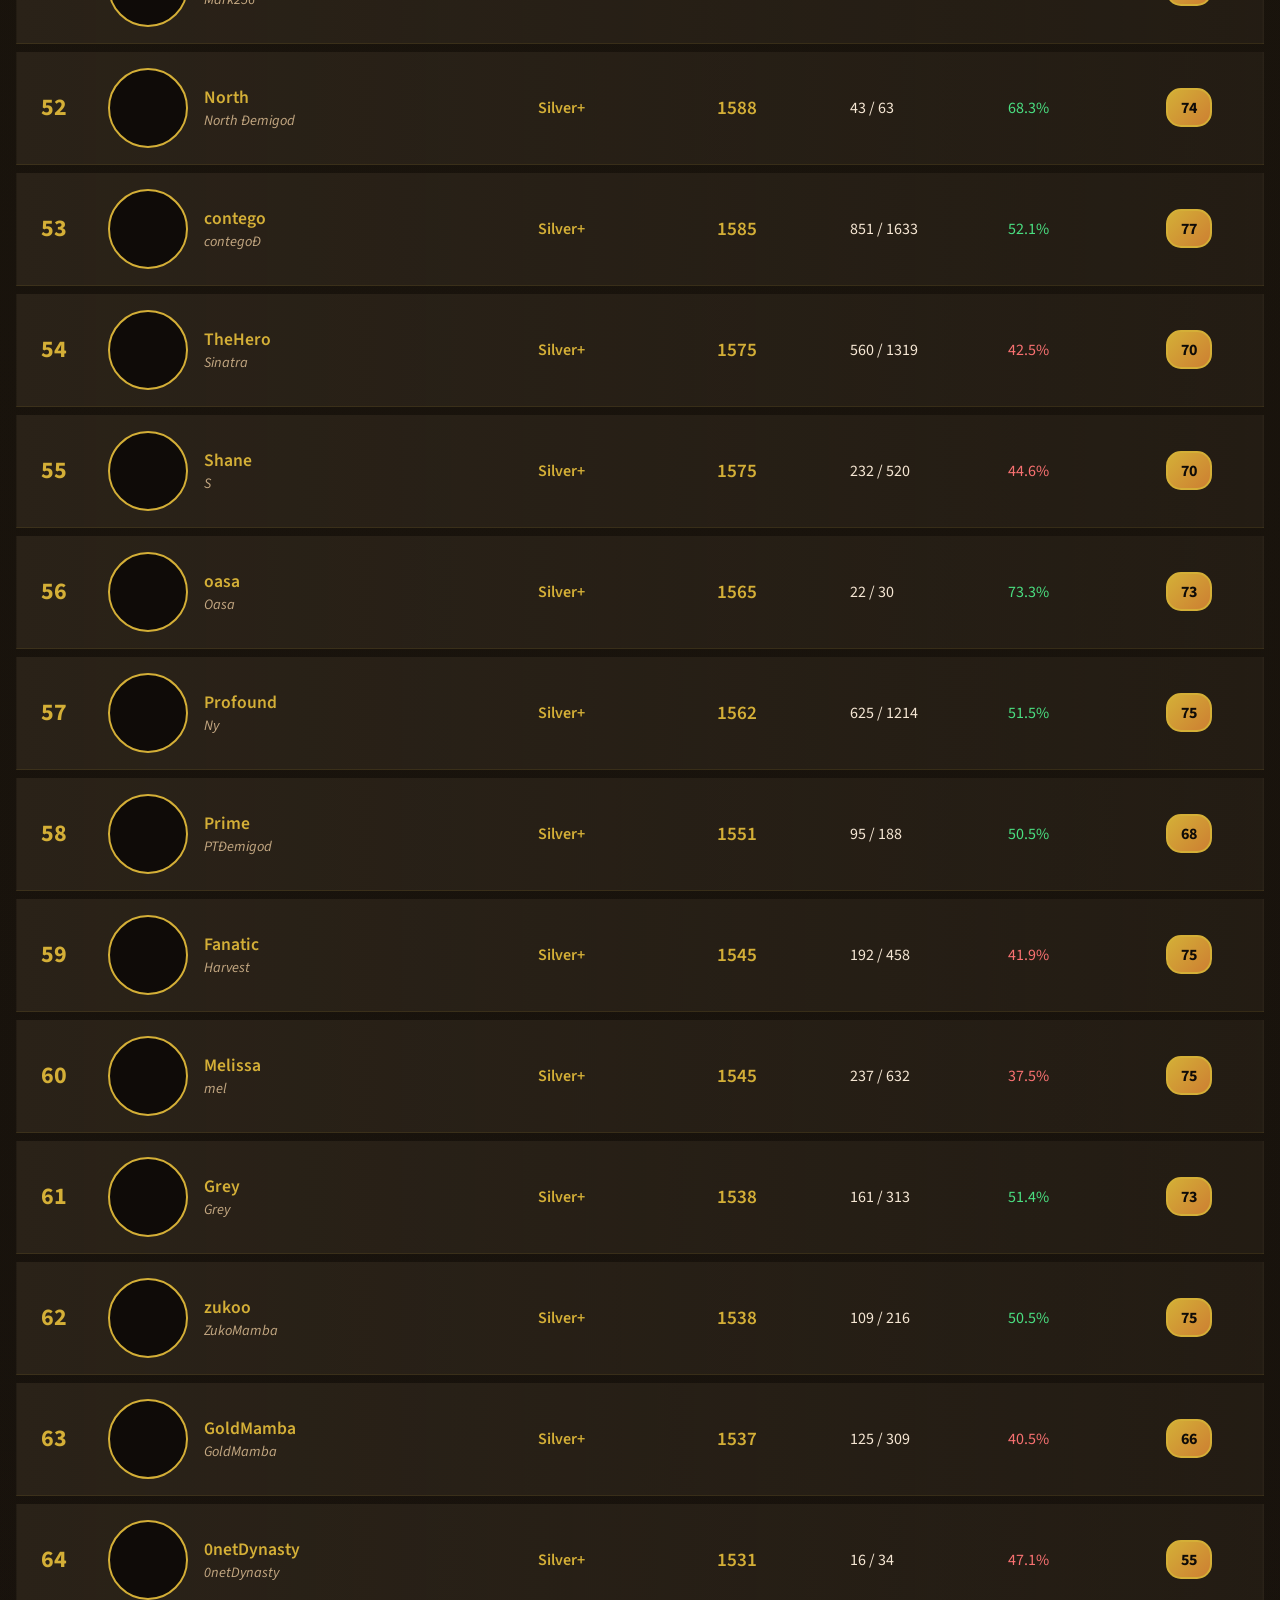
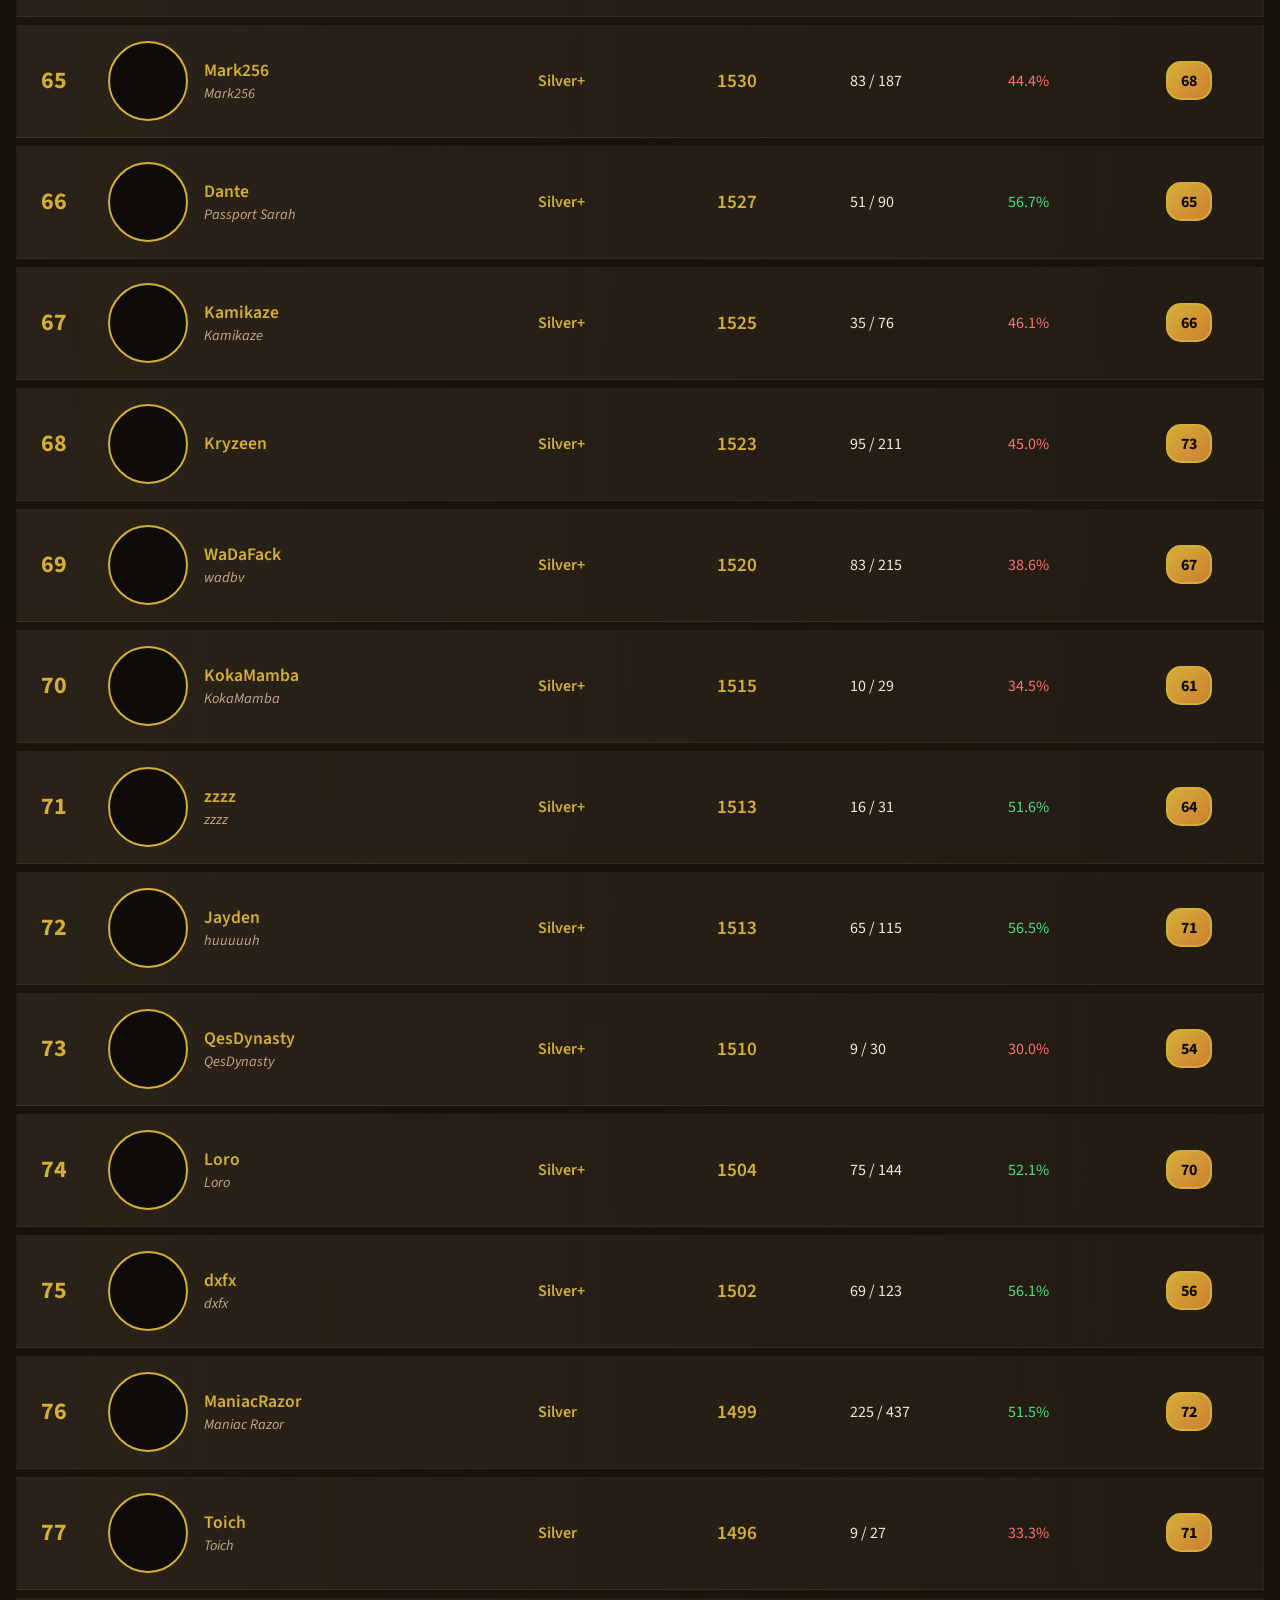
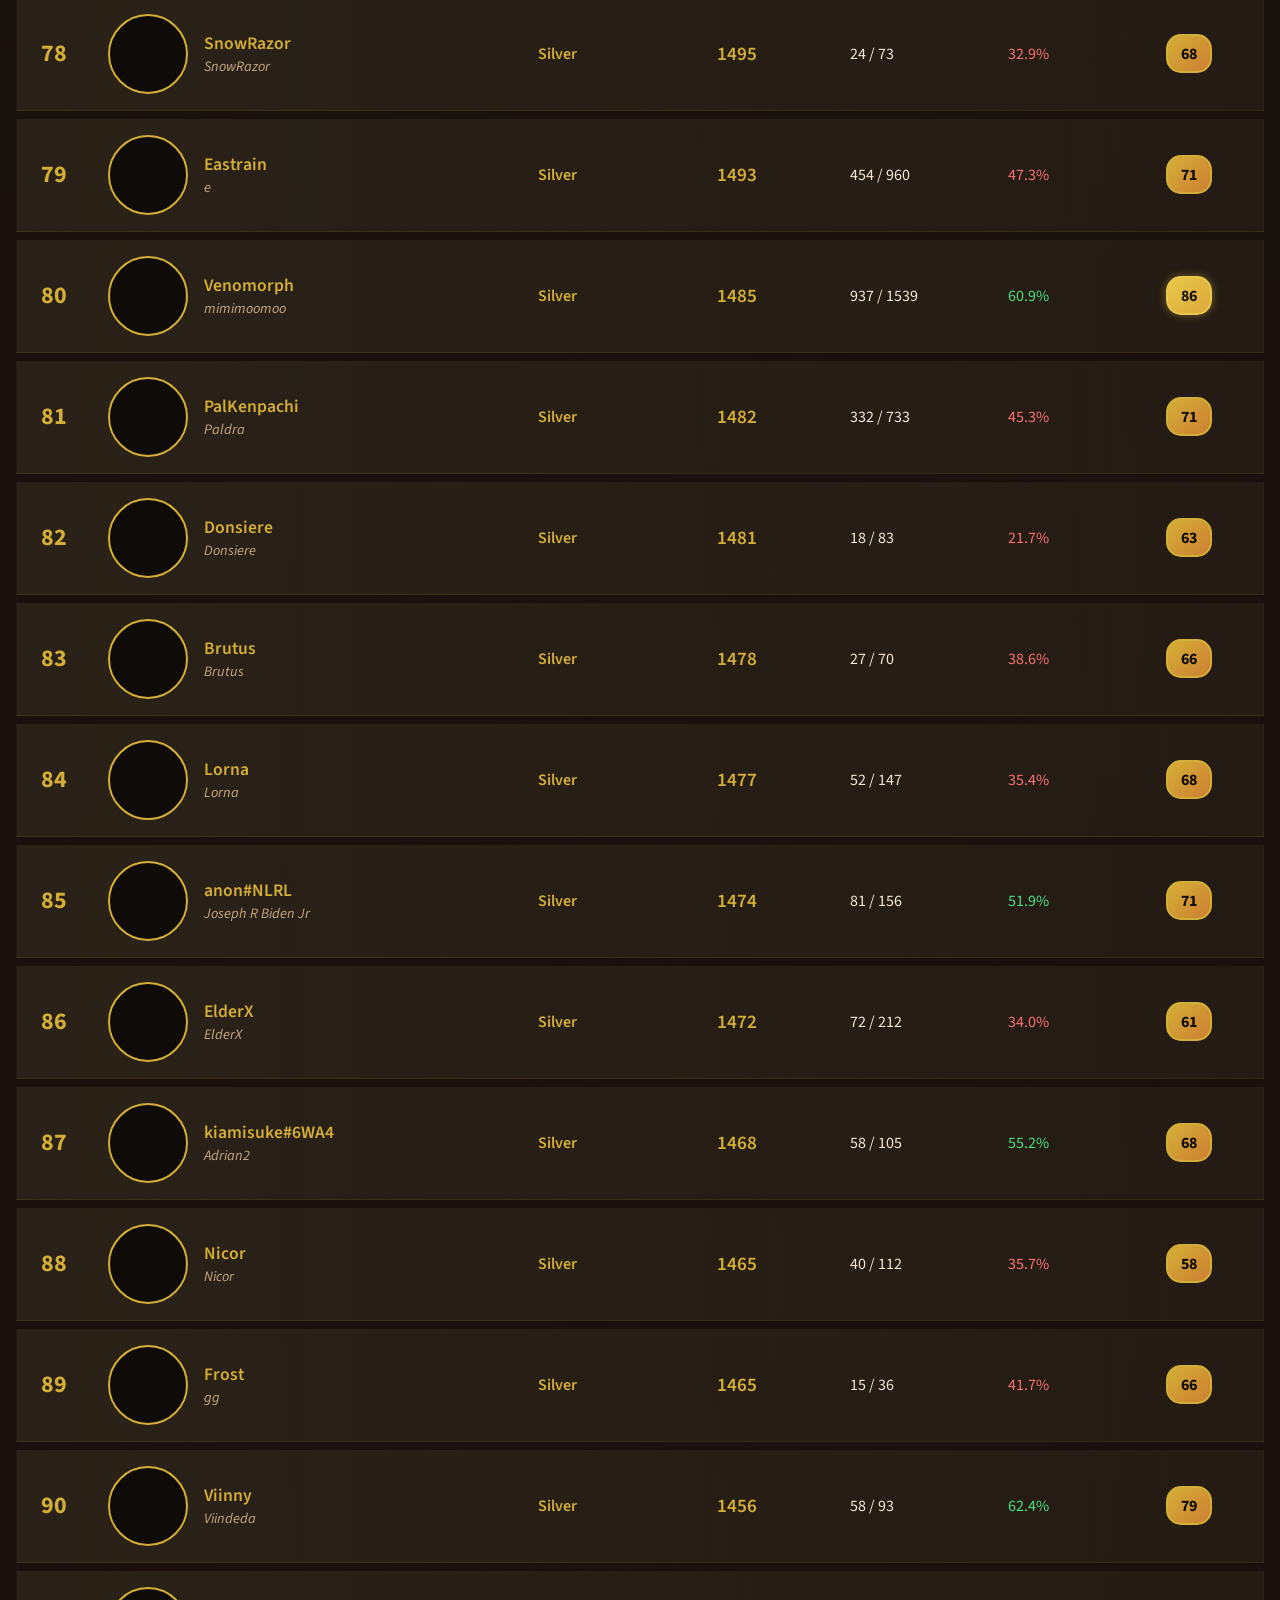
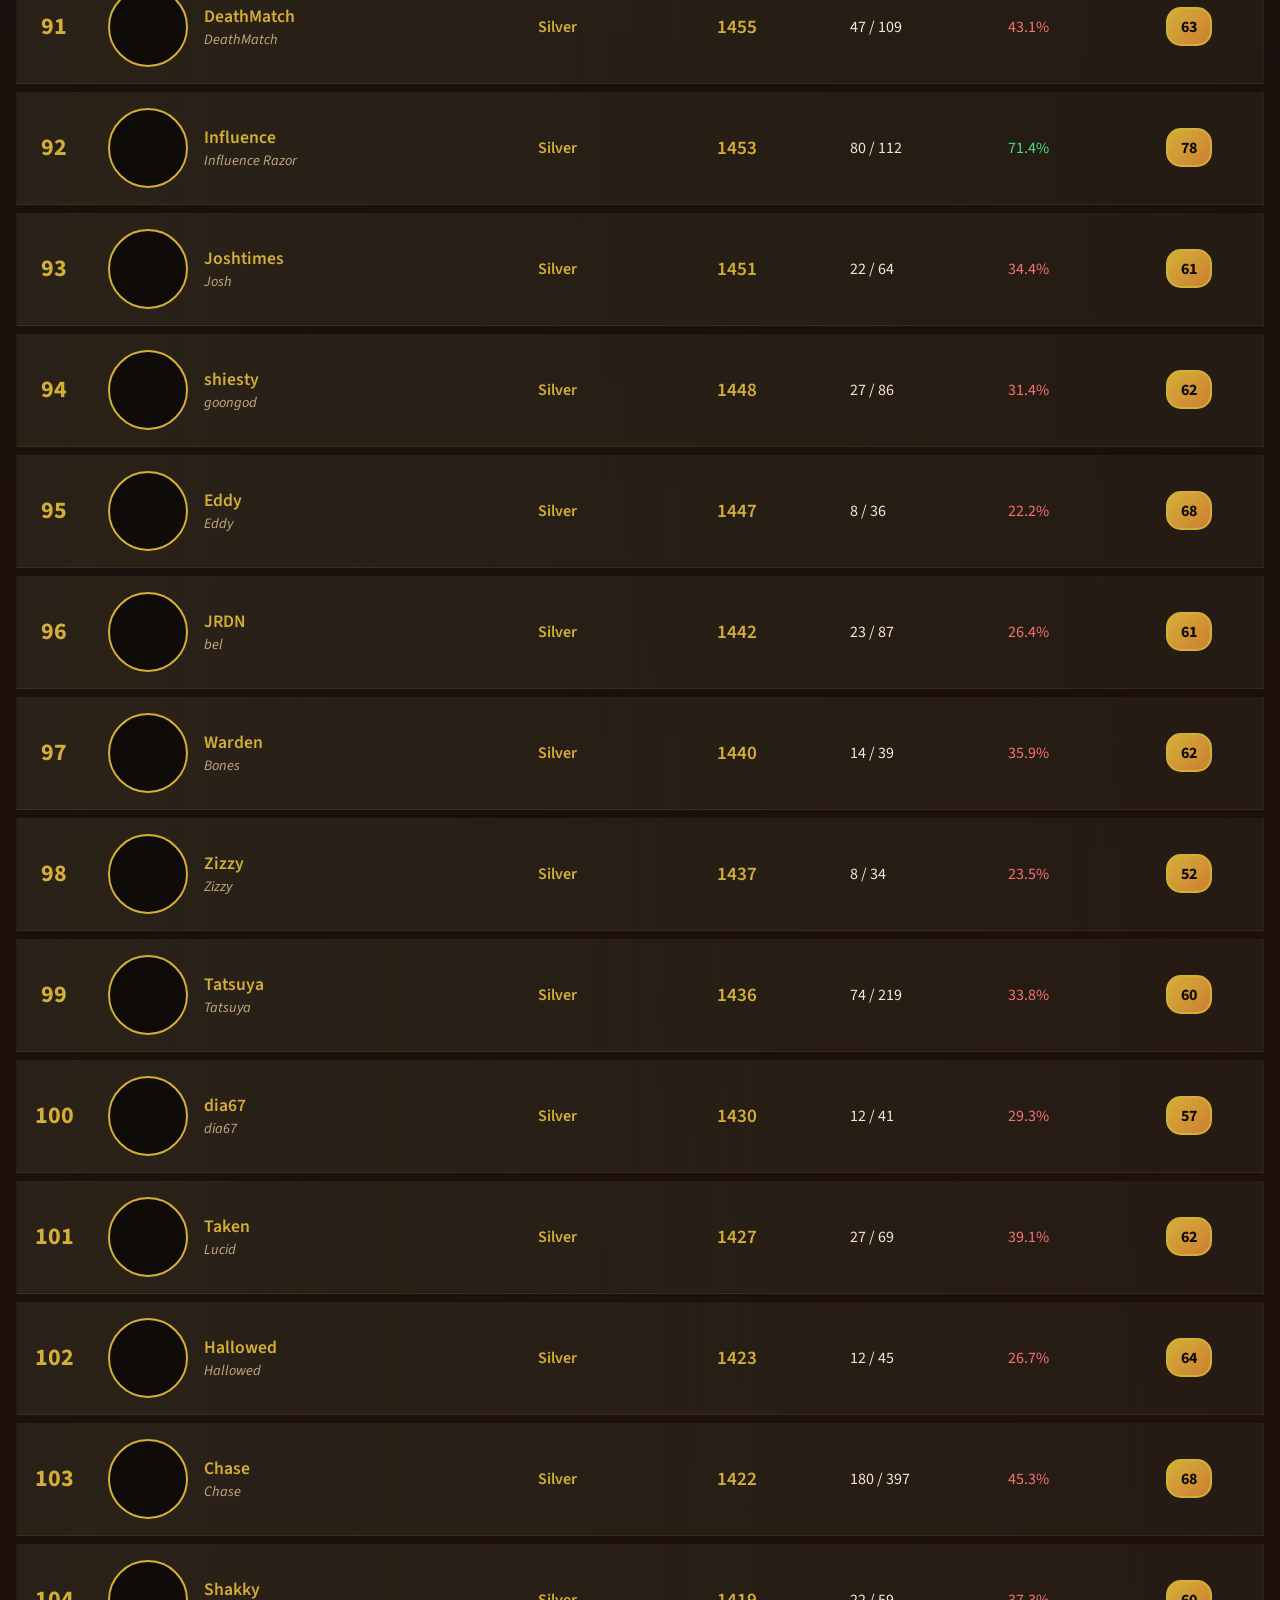
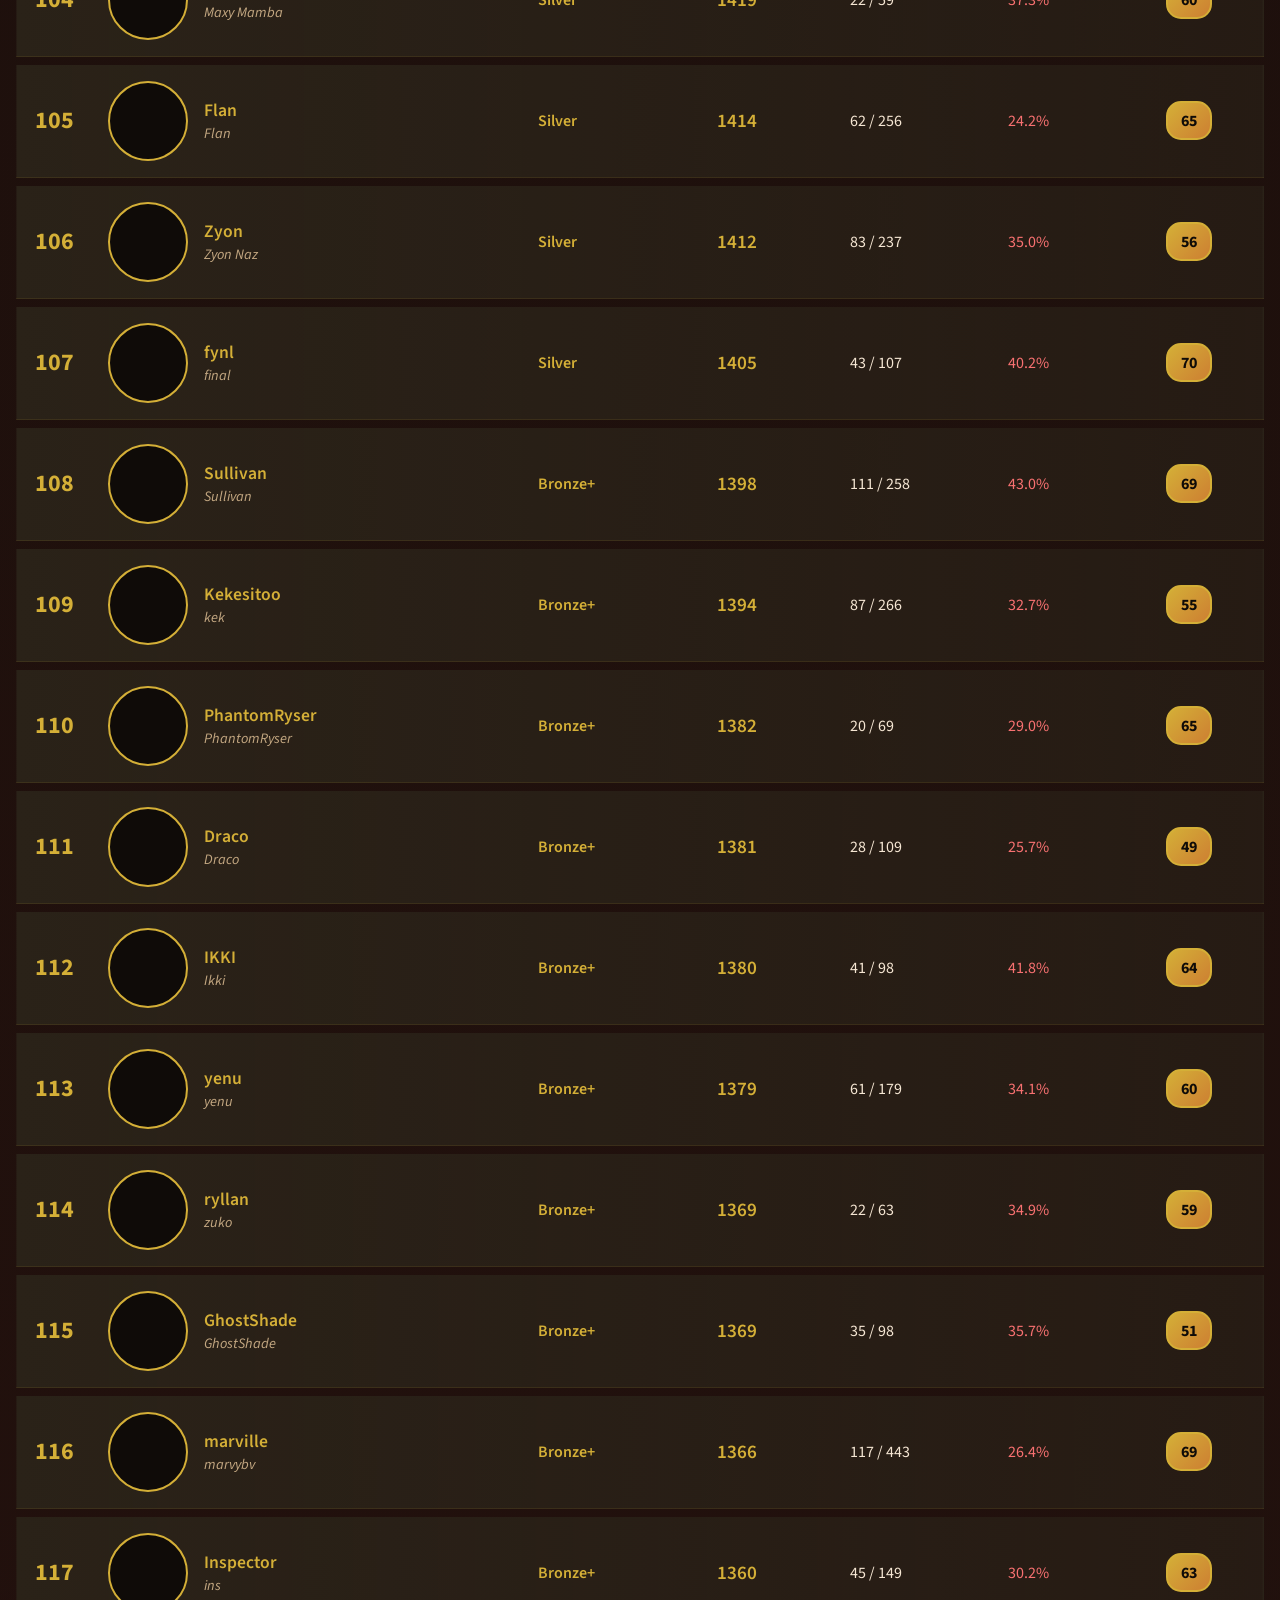
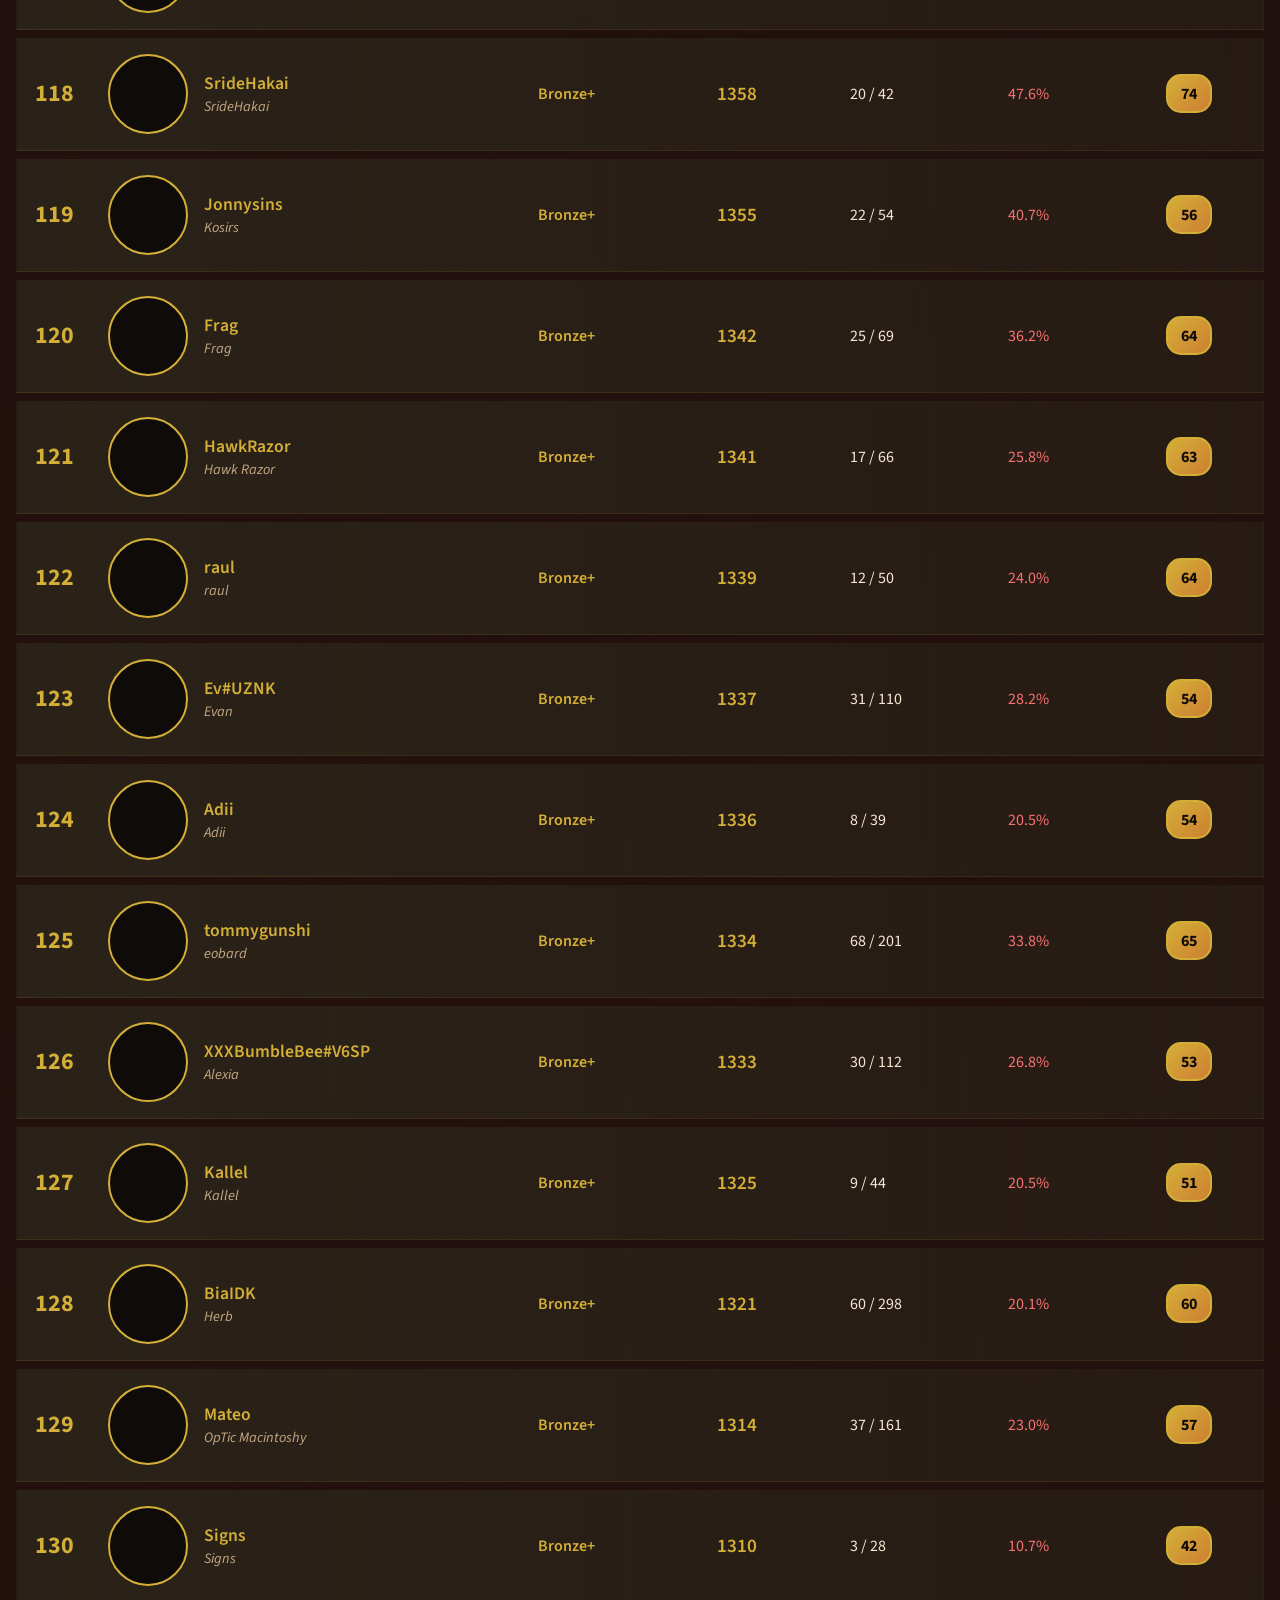
==== commit 6e7d871d: "Add score badge tiers, events tab, guild ranks, trait sorting fixes - Tiered score badges: 80+ brigh" ====
--- a/index.html
+++ b/index.html
@@ -16,6 +16,7 @@
             <button class="nav-btn" onclick="showSection('ctf-leaderboard')">CTF</button>
             <button class="nav-btn" onclick="showSection('traits-leaderboard')">Brawl Traits</button>
             <button class="nav-btn" onclick="showSection('guild-leaderboard')">Guilds</button>
+            <button class="nav-btn" onclick="showSection('events-leaderboard')">Events</button>
             <button class="nav-btn" onclick="showSection('brawlers')">All Brawlers</button>
         </nav>
         <div class="header-logo">
@@ -115,6 +116,14 @@
             </div>
         </section>
 
+        <!-- Events Leaderboard -->
+        <section id="events-leaderboard" class="section">
+            <h2 class="section-title">Events Leaderboard</h2>
+            <div id="events-table-container">
+                <div class="loading">Loading events...</div>
+            </div>
+        </section>
+
         <!-- All Brawlers Section -->
         <section id="brawlers" class="section">
             <h2 class="section-title">All Brawlers</h2>
--- a/styles.css
+++ b/styles.css
@@ -734,6 +734,29 @@
     font-weight: 700;
     font-size: 1rem;
     border: 2px solid var(--accent-gold);
+    transition: all 0.3s ease;
+}
+
+.score-badge.score-high {
+    background: linear-gradient(135deg, #e8c84a 0%, #dda73a 100%);
+    border-color: #e8c84a;
+    color: #1a1410;
+    box-shadow: 0 0 8px rgba(232, 200, 74, 0.4);
+}
+
+.score-badge.score-elite {
+    background: linear-gradient(135deg, #f0e6d0 0%, #d4c4a8 100%);
+    border-color: #f0e6d0;
+    color: #1a1410;
+    box-shadow: 0 0 12px rgba(240, 230, 208, 0.5);
+}
+
+.score-badge.score-legendary {
+    background: linear-gradient(135deg, #f5f0e8 0%, #e0d8cc 100%);
+    border-color: #f5f0e8;
+    color: #1a1410;
+    box-shadow: 0 0 15px rgba(100, 160, 255, 0.6), 0 0 30px rgba(100, 160, 255, 0.3);
+    text-shadow: 0 0 4px rgba(100, 160, 255, 0.4);
 }
 
 .ctf-tabs {
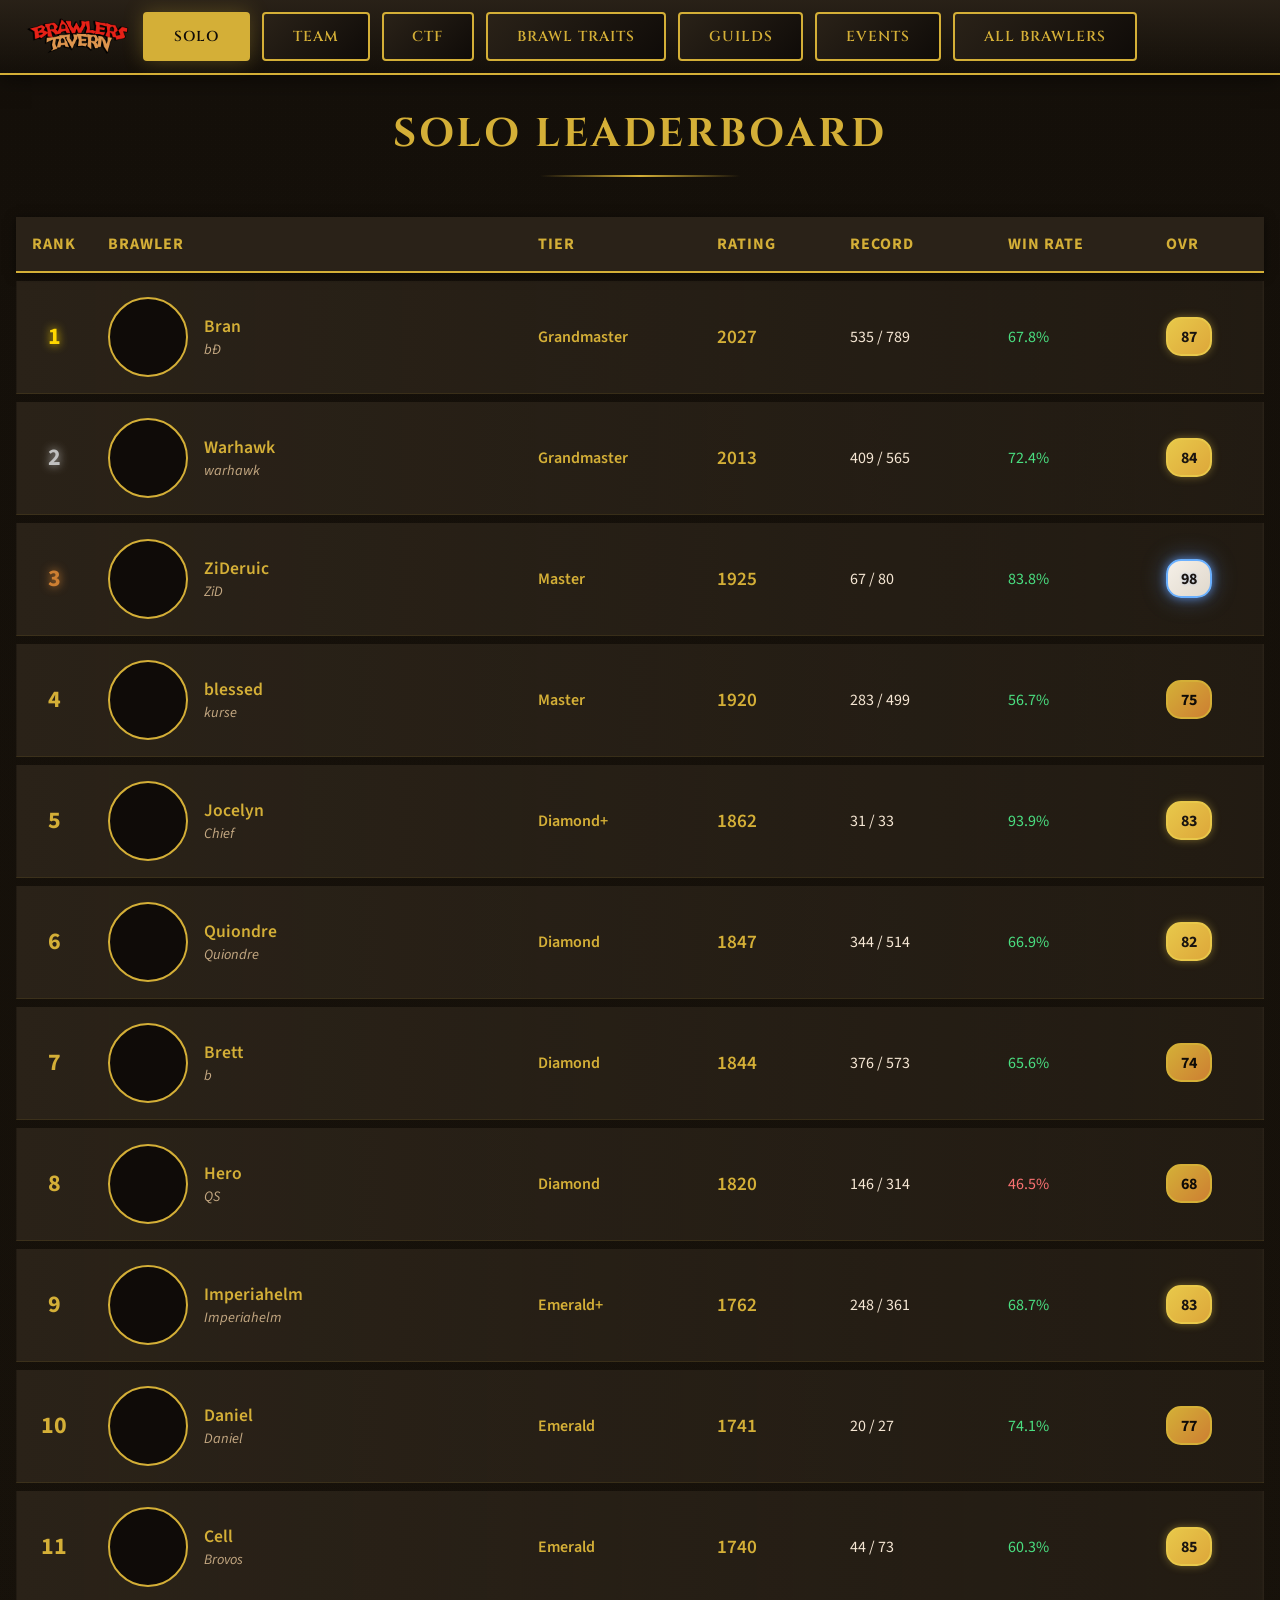
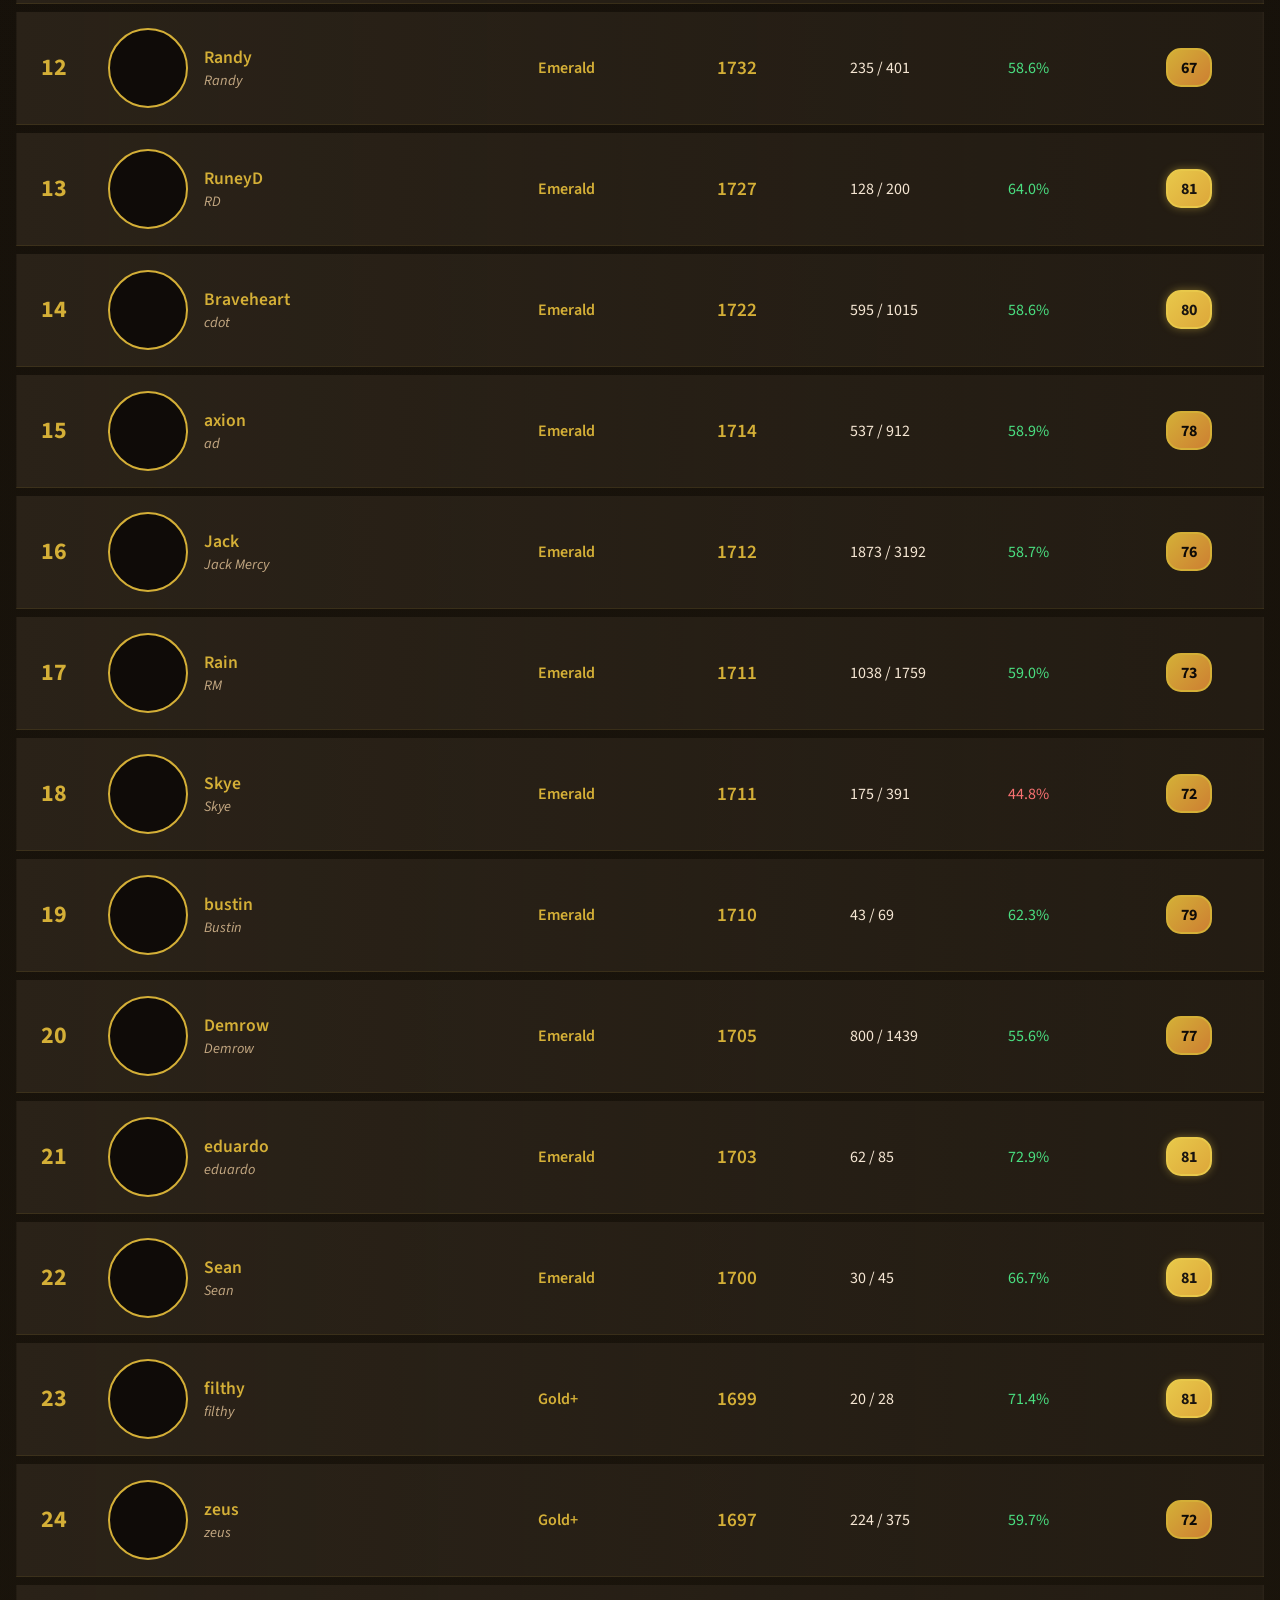
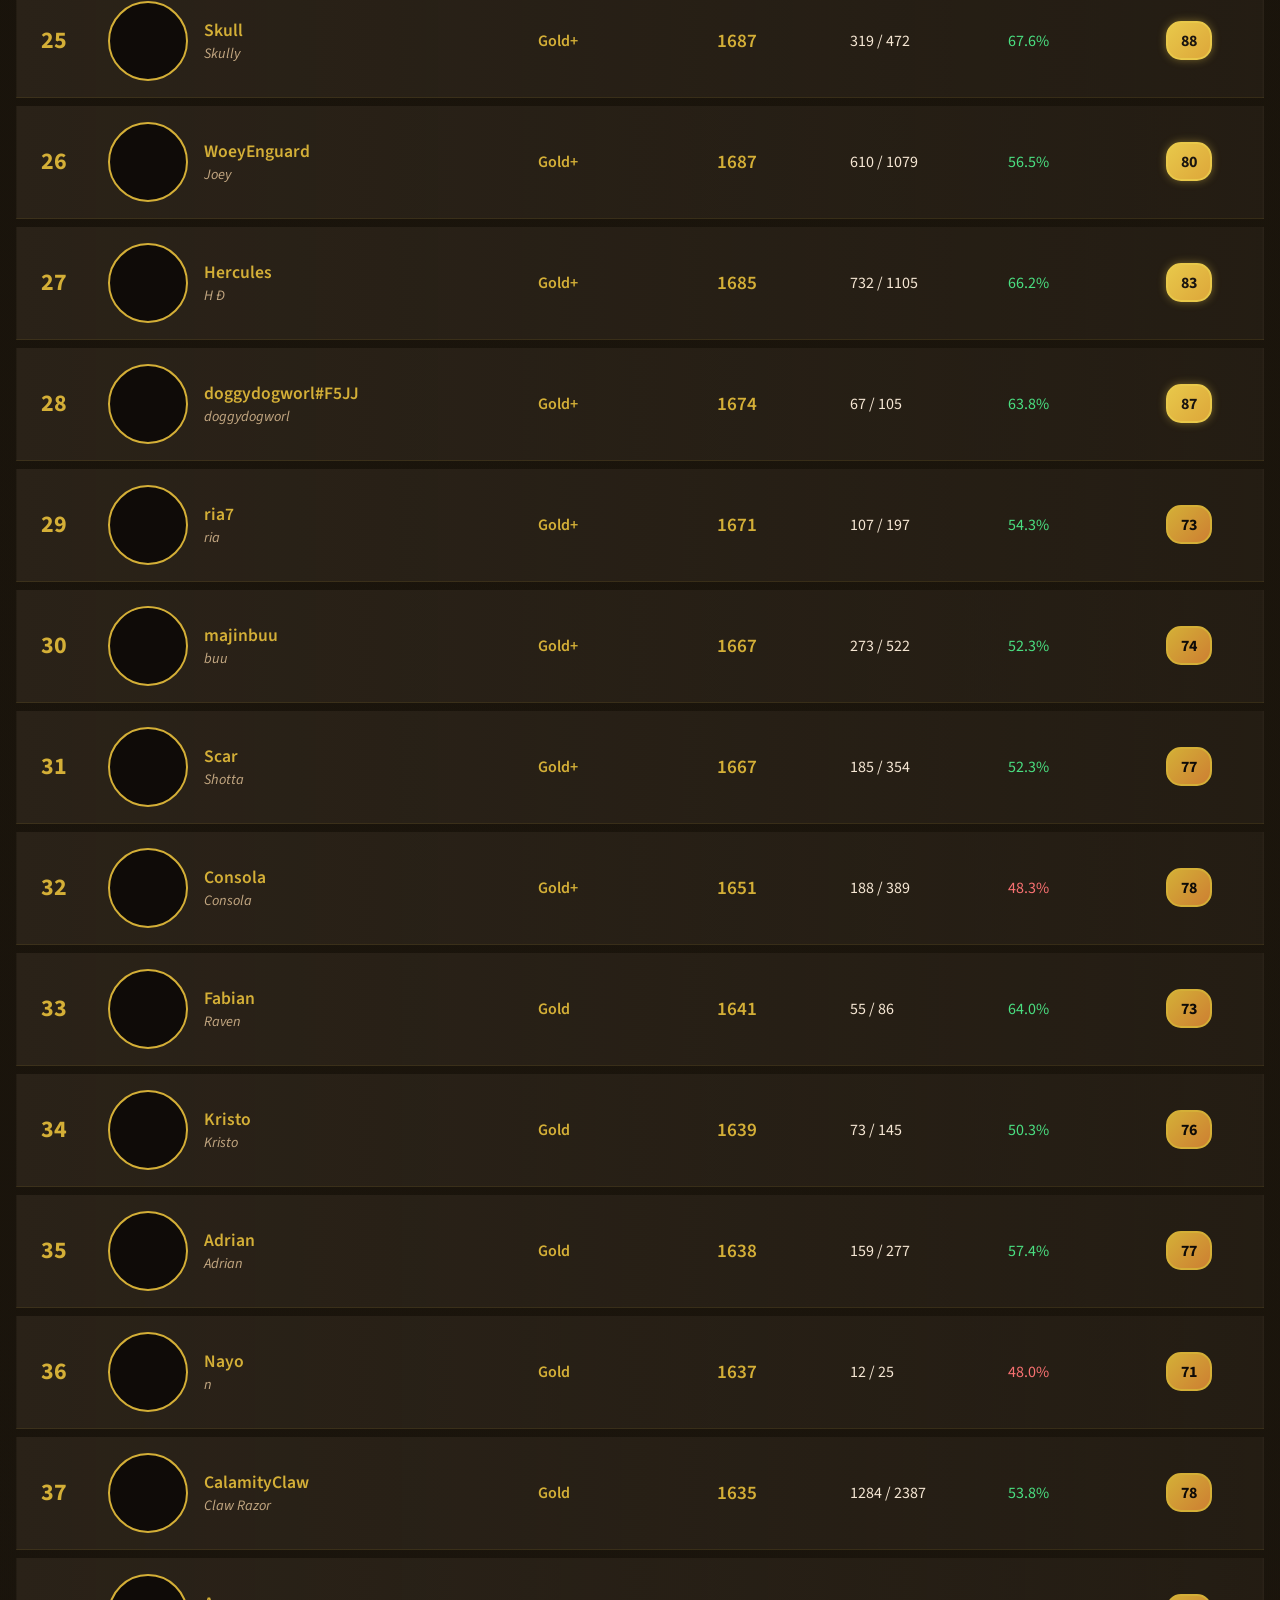
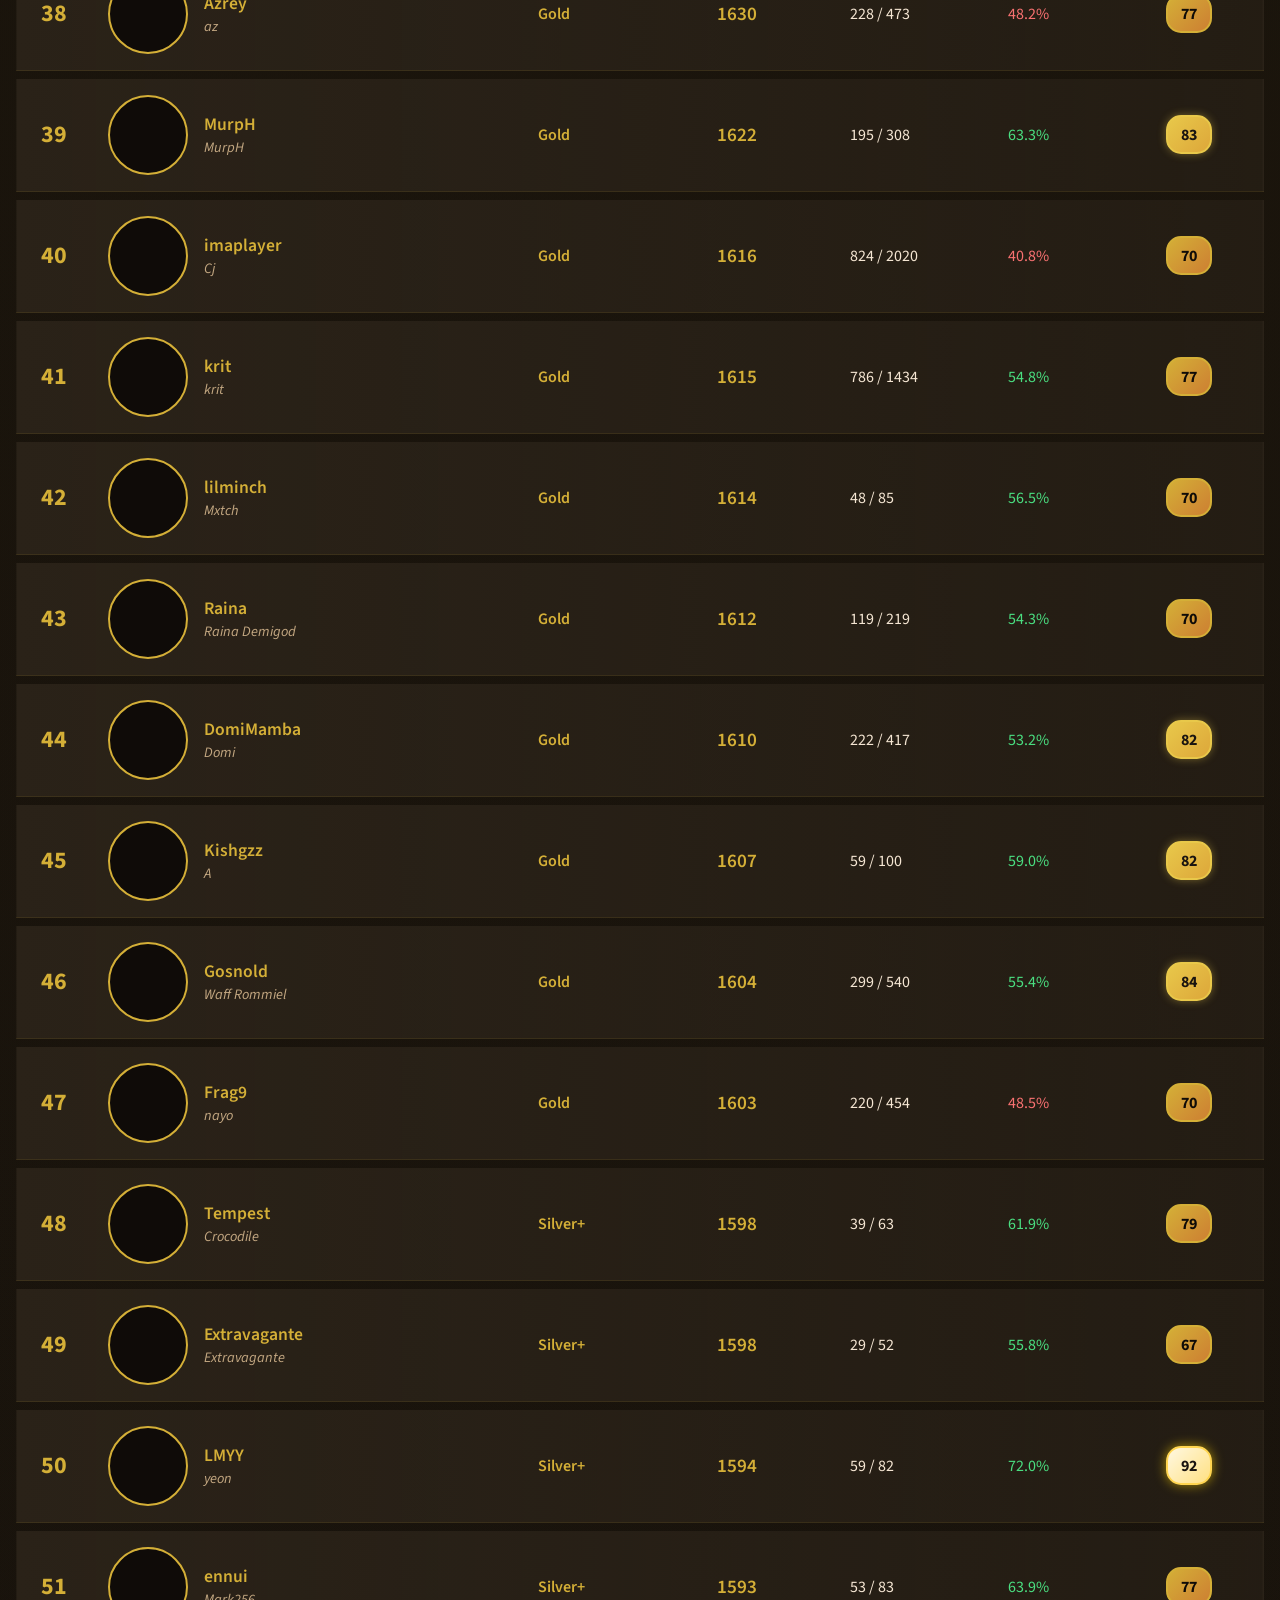
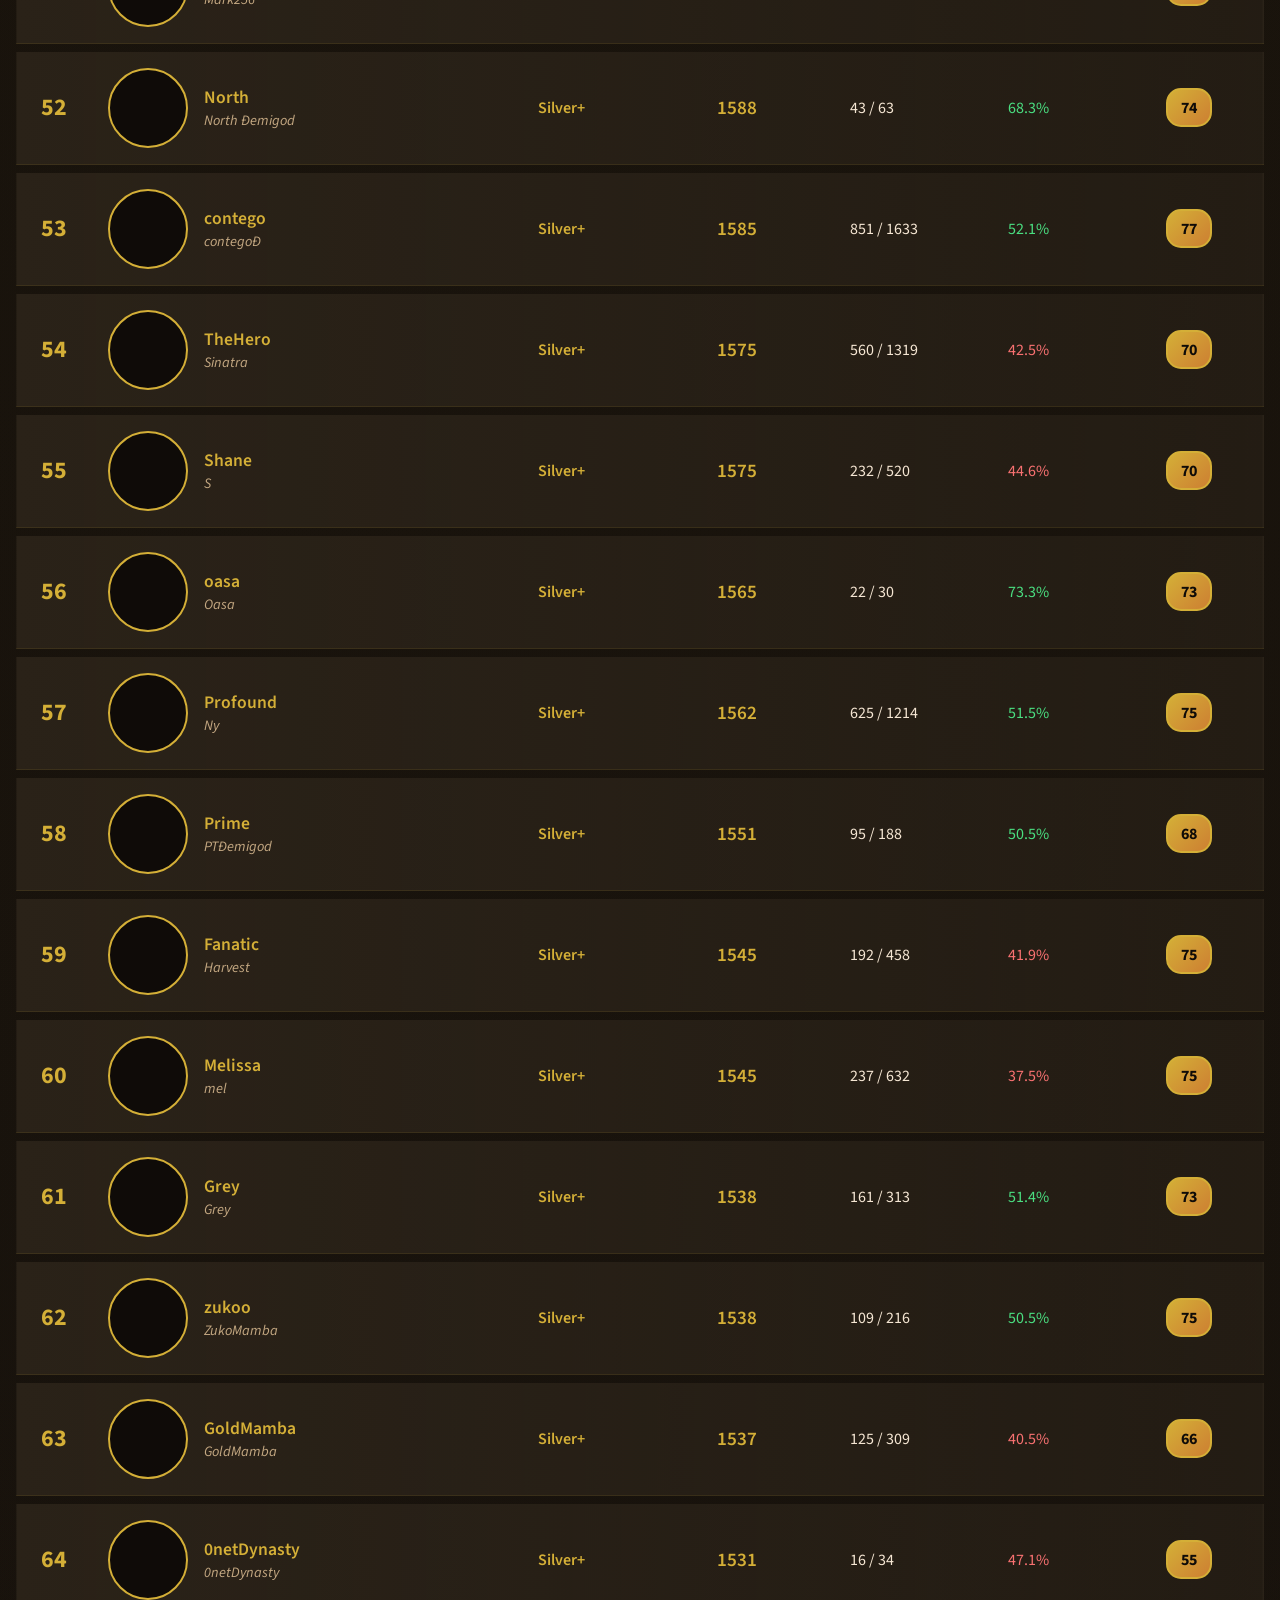
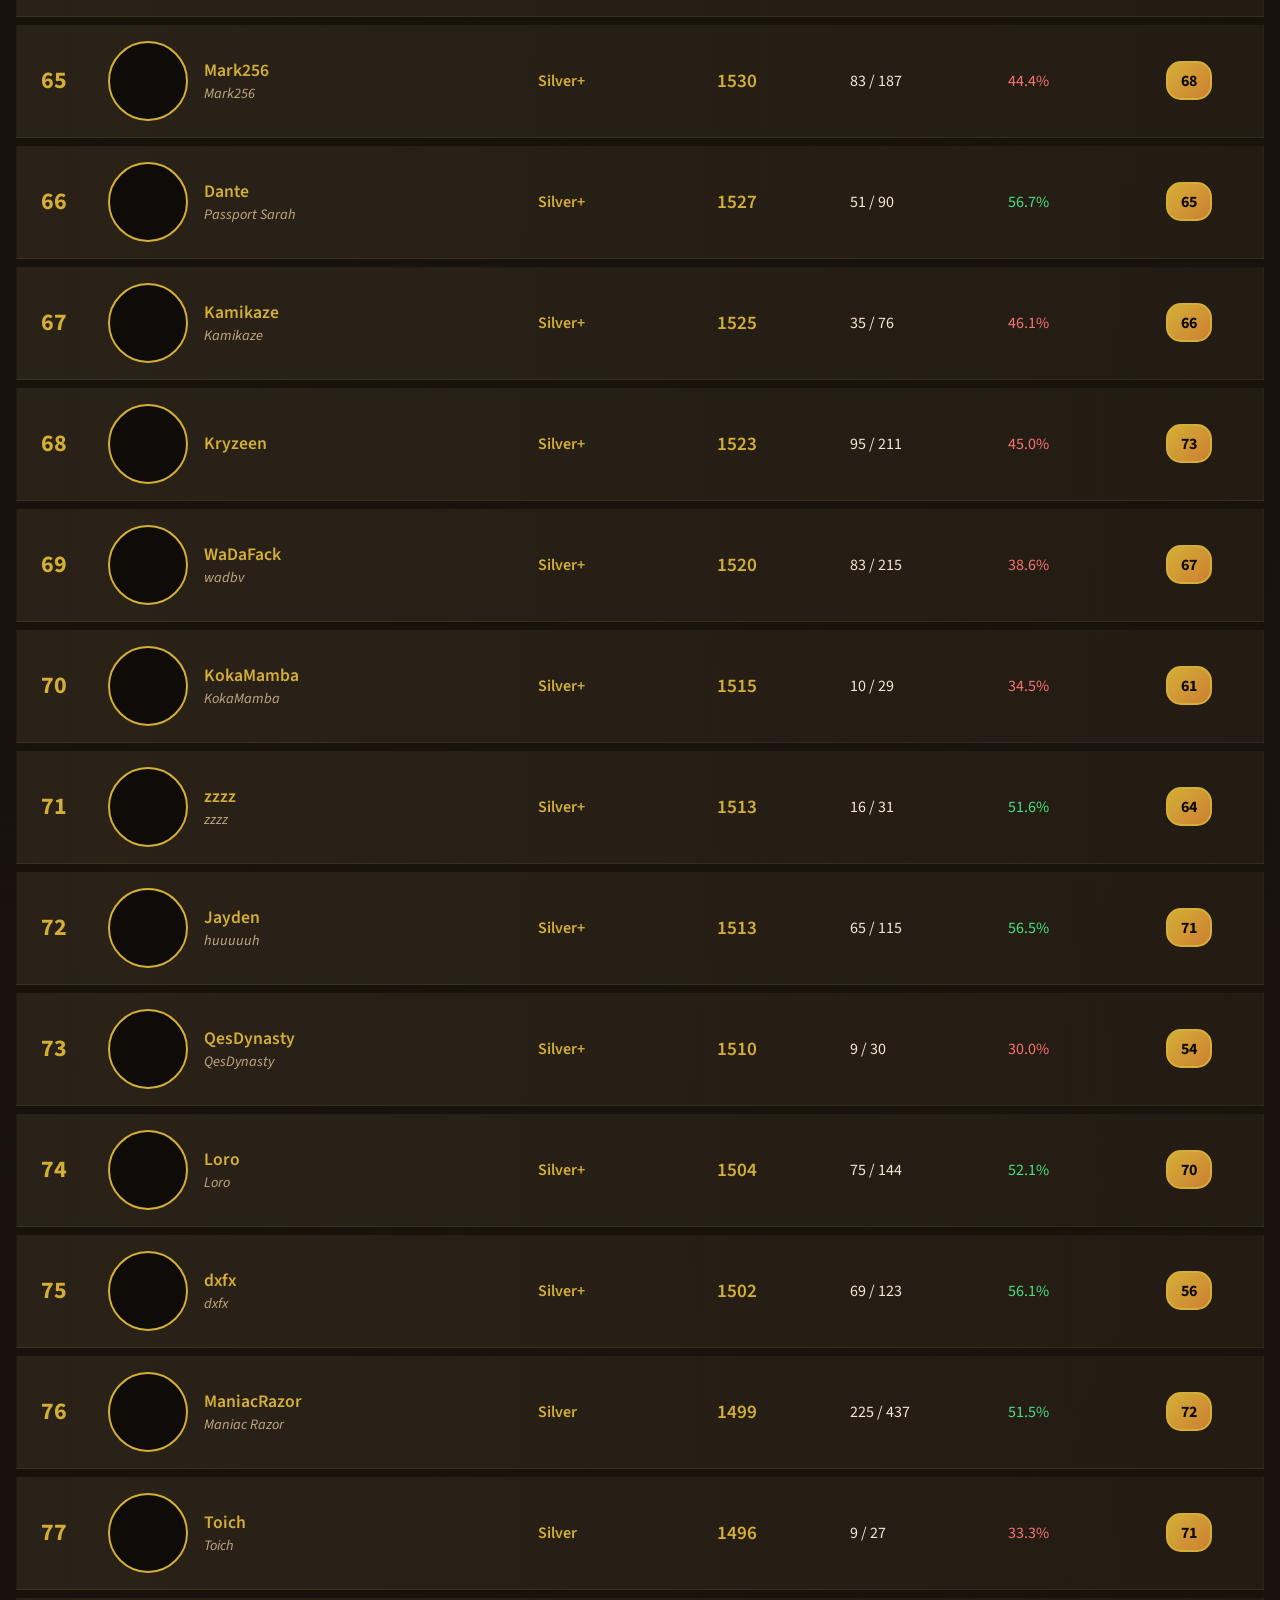
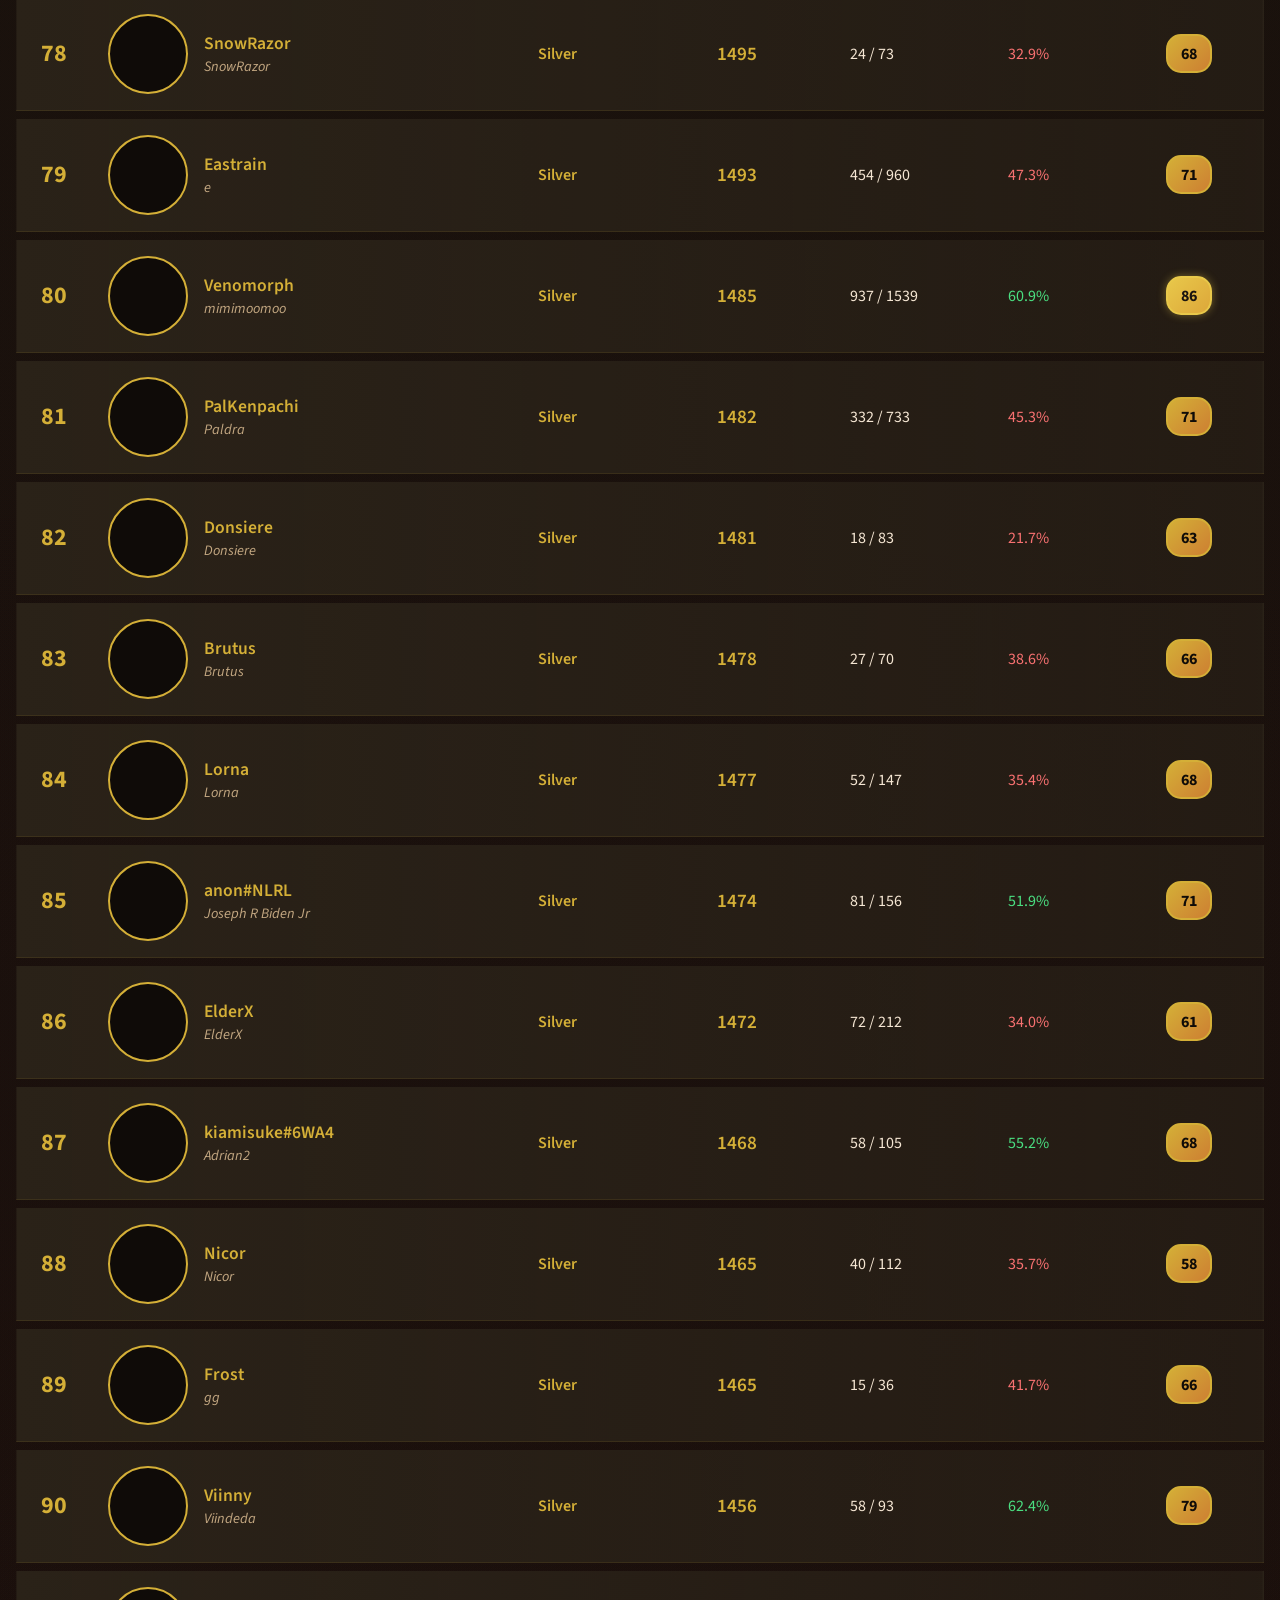
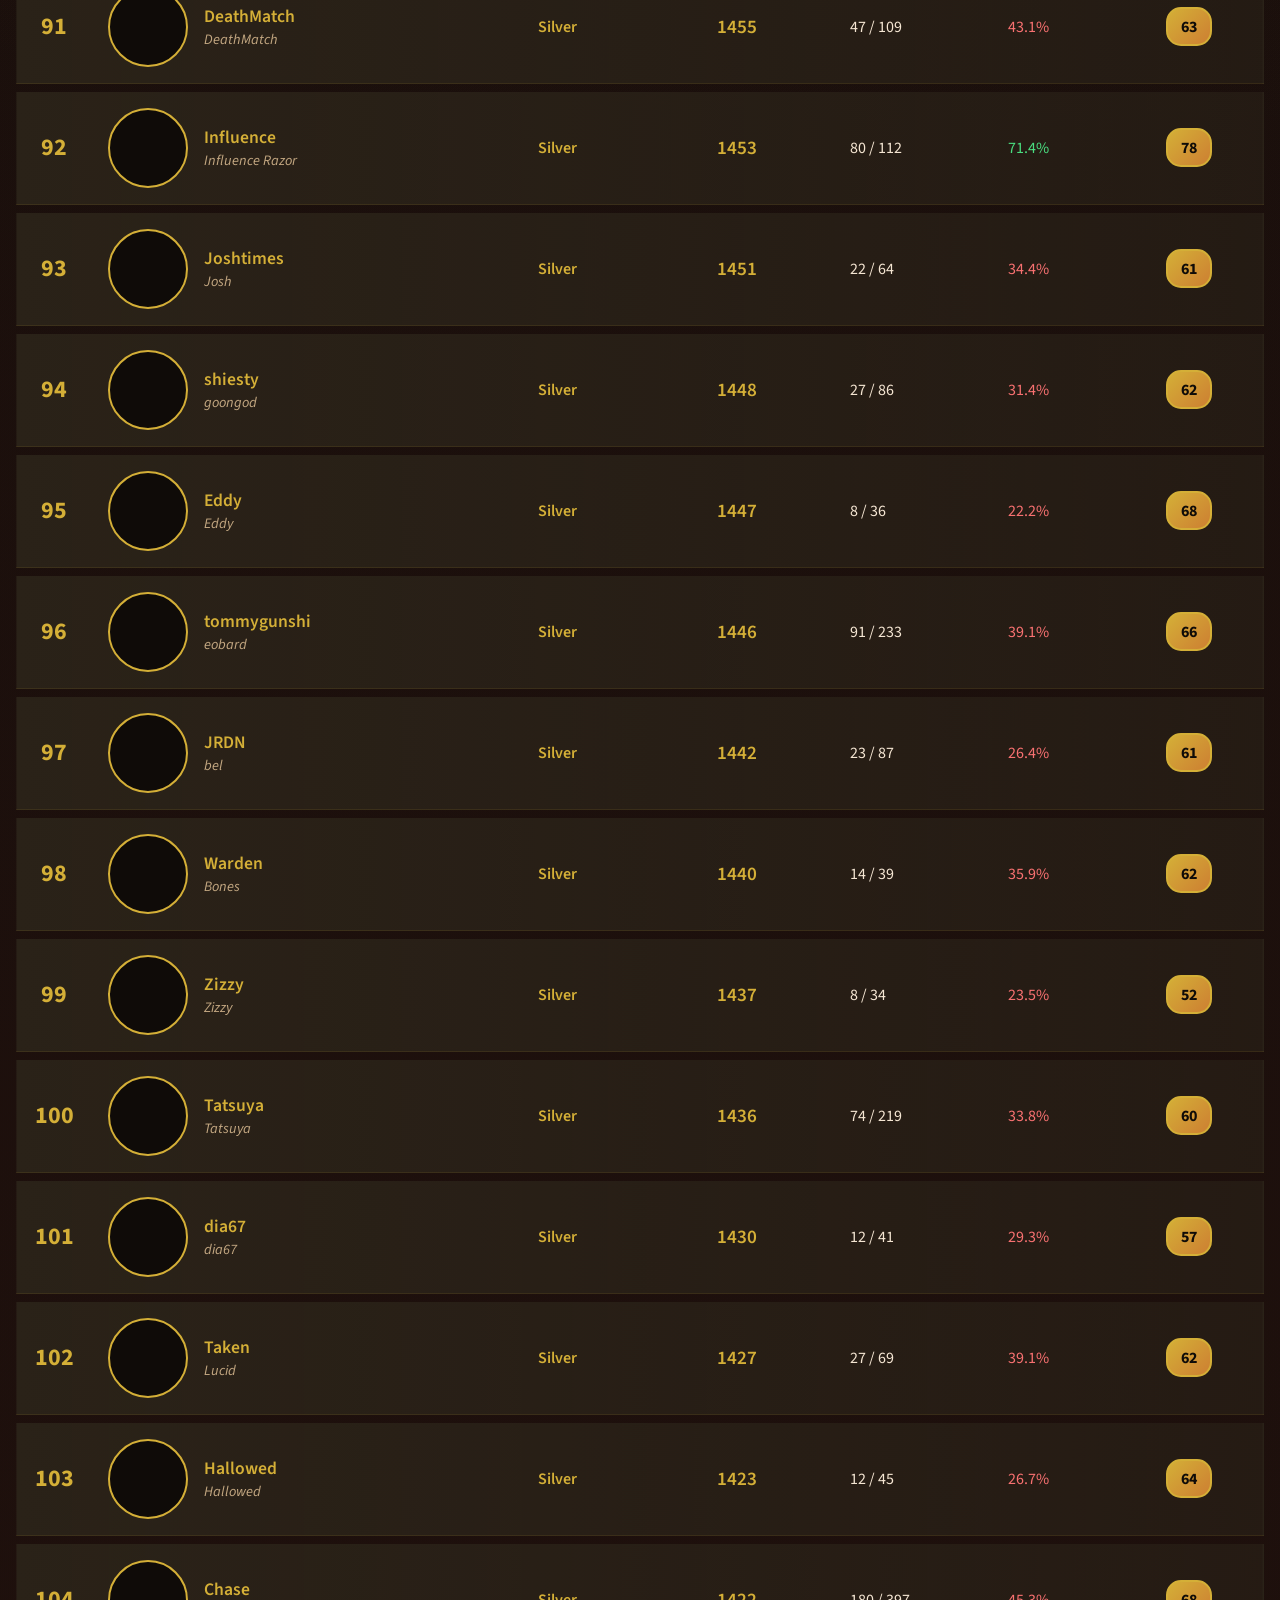
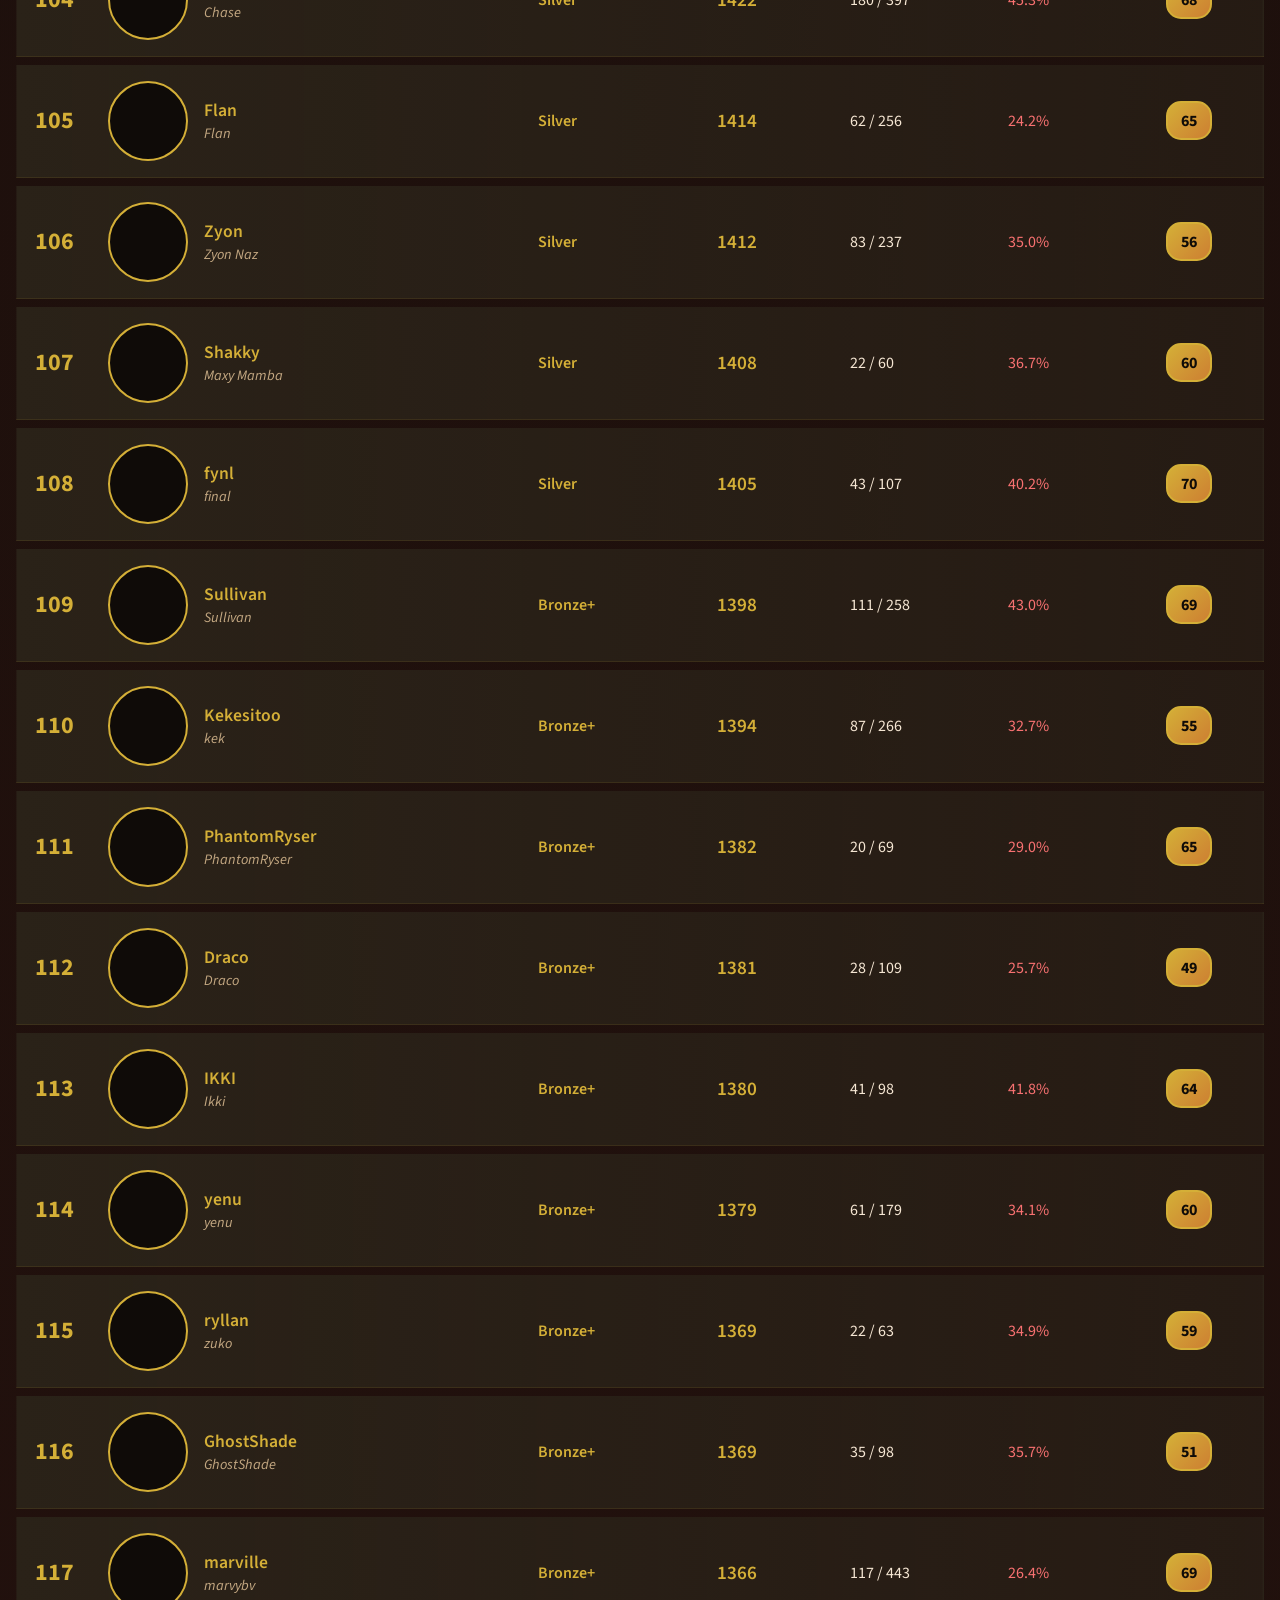
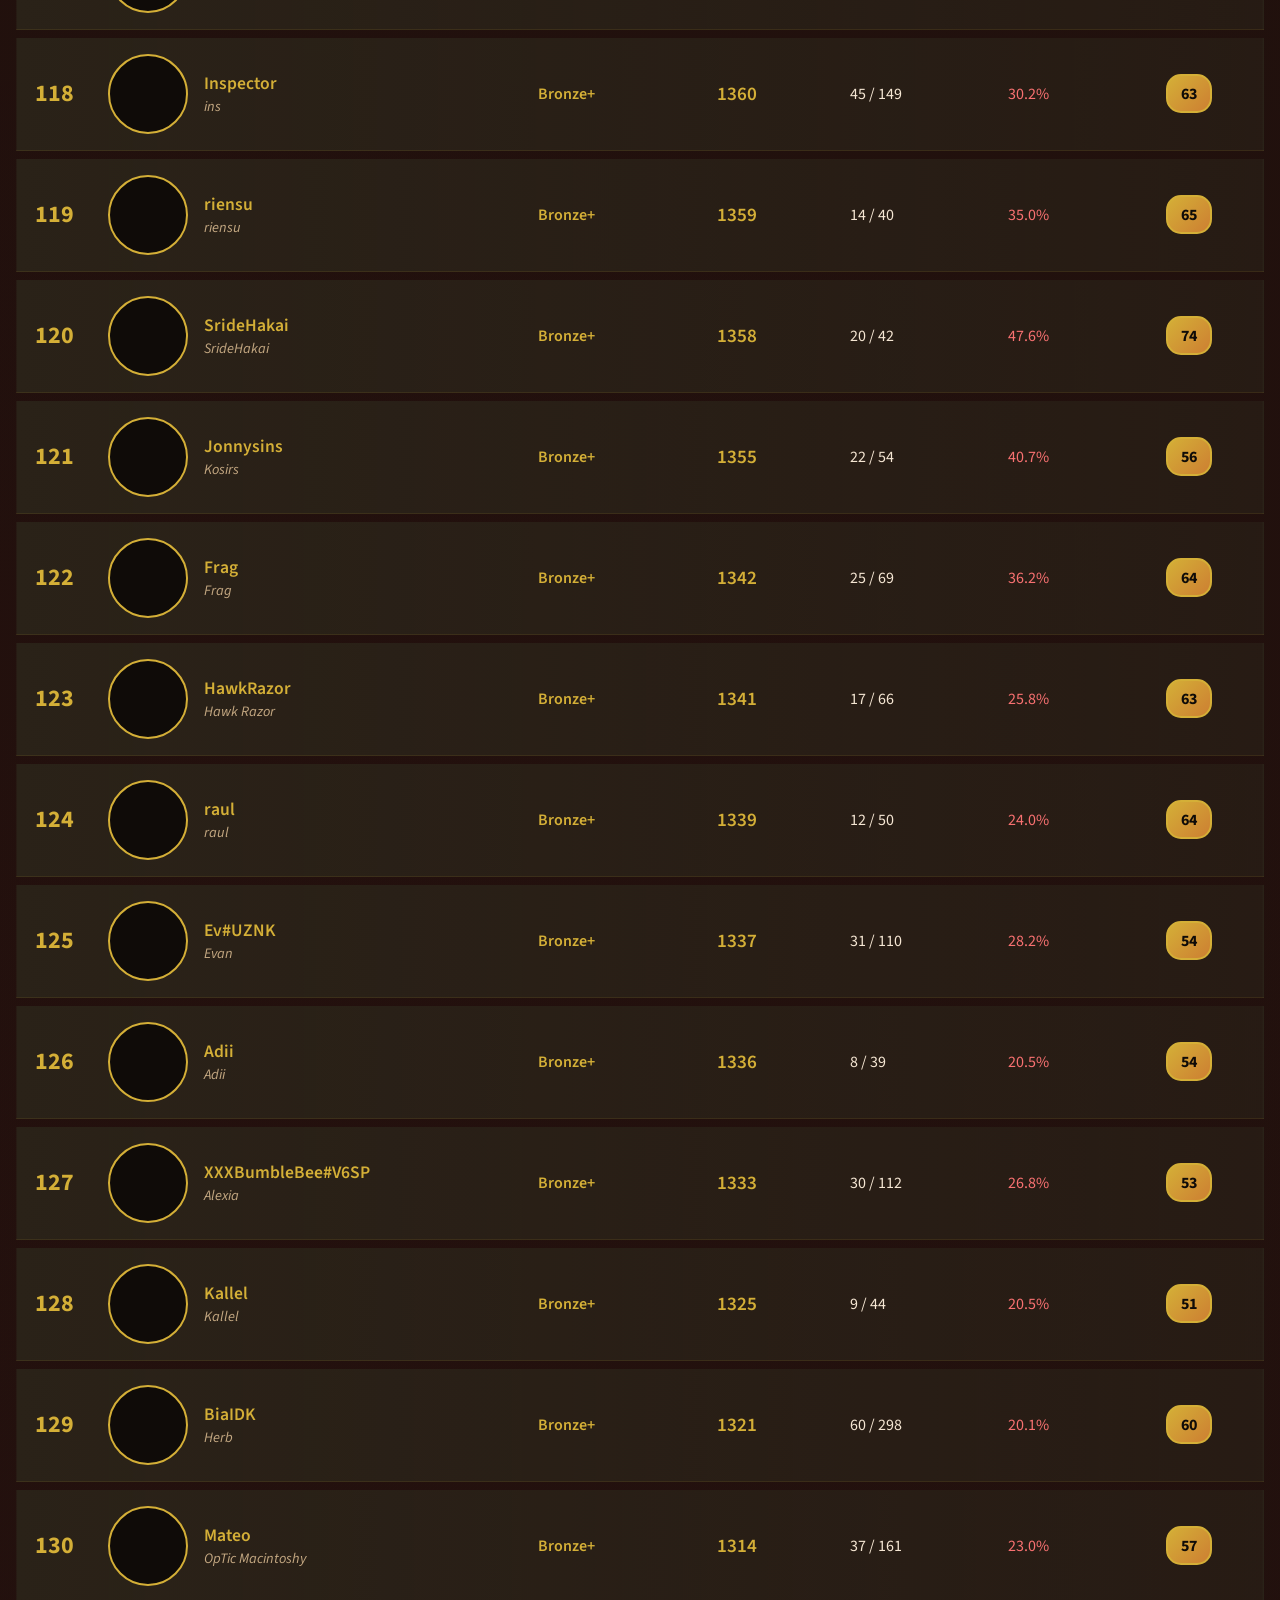
==== commit b5c7bc3e: "wip" ====
--- a/index.html
+++ b/index.html
@@ -65,41 +65,41 @@
                 <select class="filter-select" onchange="filterByTrait(this.value)">
                     <option value="">All Brawlers</option>
                     <optgroup label="Combat Traits">
-                        <option value="trait:Decisive Victor">Decisive Victor</option>
-                        <option value="trait:Deadly Accurate">Deadly Accurate</option>
-                        <option value="trait:Accurate">Accurate</option>
-                        <option value="trait:Attack Spammer">Attack Spammer</option>
-                        <option value="trait:Untouchable">Untouchable</option>
-                        <option value="trait:Evasive">Evasive</option>
-                        <option value="trait:Perfect Timing">Perfect Timing</option>
-                        <option value="trait:Excellent Combos">Excellent Combos</option>
-                        <option value="trait:Great Combos">Great Combos</option>
-                        <option value="trait:Good Combos">Good Combos</option>
-                        <option value="trait:Excellent Counters">Excellent Counters</option>
-                        <option value="trait:Great Counters">Great Counters</option>
-                        <option value="trait:Good Counters">Good Counters</option>
-                        <option value="trait:Quitter">Quitter</option>
+                        <option value="trait:Decisive Victor" title="Wins fights quickly with minimal damage taken (≤5 hurts/finish)">Decisive Victor</option>
+                        <option value="trait:Deadly Accurate" title="Extremely high hit rate (≥36% accuracy)">Deadly Accurate</option>
+                        <option value="trait:Accurate" title="High hit rate (≥30% accuracy)">Accurate</option>
+                        <option value="trait:Attack Spammer" title="Swings frequently but with low accuracy (<20%)">Attack Spammer</option>
+                        <option value="trait:Untouchable" title="Rarely gets hit — very high evasion rate (≥60%)">Untouchable</option>
+                        <option value="trait:Evasive" title="Hard to hit — high evasion rate (≥50%)">Evasive</option>
+                        <option value="trait:Perfect Timing" title="Lands perfect combos at a high rate (≥20% of combos are perfect)">Perfect Timing</option>
+                        <option value="trait:Excellent Combos" title="Exceptional combo rate (≥1.4 combos/finish)">Excellent Combos</option>
+                        <option value="trait:Great Combos" title="Strong combo rate (≥1.2 combos/finish)">Great Combos</option>
+                        <option value="trait:Good Combos" title="Solid combo rate (≥1.0 combos/finish)">Good Combos</option>
+                        <option value="trait:Excellent Counters" title="Exceptional counter rate (≥35% success)">Excellent Counters</option>
+                        <option value="trait:Great Counters" title="Strong counter rate (≥30% success)">Great Counters</option>
+                        <option value="trait:Good Counters" title="Solid counter rate (≥25% success)">Good Counters</option>
+                        <option value="trait:Quitter" title="Leaves matches frequently (>5% quit rate)">Quitter</option>
                     </optgroup>
                     <optgroup label="Fighting Styles">
-                        <option value="style:Defensive">Defensive</option>
-                        <option value="style:Offensive">Offensive</option>
-                        <option value="style:Balanced">Balanced</option>
-                        <option value="style:Northwest">Northwest</option>
-                        <option value="style:Northeast">Northeast</option>
-                        <option value="style:North">North</option>
-                        <option value="style:Southwest">Southwest</option>
-                        <option value="style:Southeast">Southeast</option>
-                        <option value="style:South">South</option>
-                        <option value="style:West">West</option>
-                        <option value="style:East">East</option>
-                        <option value="style:Center Control">Center Control</option>
-                        <option value="style:Wall Hugger">Wall Hugger</option>
-                        <option value="style:Wall Control">Wall Control</option>
-                        <option value="style:Side Slasher">Side Slasher</option>
-                        <option value="style:Vertical Slasher">Vertical Slasher</option>
-                        <option value="style:Gambler">Gambler</option>
-                        <option value="style:Trades Well">Trades Well</option>
-                        <option value="style:Retaliator">Retaliator</option>
+                        <option value="style:Defensive" title="Long fight duration — plays cautiously and waits for openings">Defensive</option>
+                        <option value="style:Offensive" title="Short fight duration — aggressive and finishes fights quickly">Offensive</option>
+                        <option value="style:Balanced" title="Moderate fight duration — mixes offense and defense">Balanced</option>
+                        <option value="style:Northwest" title="Tends to position in the northwest area of the arena">Northwest</option>
+                        <option value="style:Northeast" title="Tends to position in the northeast area of the arena">Northeast</option>
+                        <option value="style:North" title="Tends to position in the north area of the arena">North</option>
+                        <option value="style:Southwest" title="Tends to position in the southwest area of the arena">Southwest</option>
+                        <option value="style:Southeast" title="Tends to position in the southeast area of the arena">Southeast</option>
+                        <option value="style:South" title="Tends to position in the south area of the arena">South</option>
+                        <option value="style:West" title="Tends to position on the west side of the arena">West</option>
+                        <option value="style:East" title="Tends to position on the east side of the arena">East</option>
+                        <option value="style:Center Control" title="Spends more time near the center than the walls">Center Control</option>
+                        <option value="style:Wall Hugger" title="Spends most of the fight near the walls (>50%)">Wall Hugger</option>
+                        <option value="style:Wall Control" title="Uses walls strategically while controlling space">Wall Control</option>
+                        <option value="style:Side Slasher" title="Favors horizontal/side swings (≥60% of attacks)">Side Slasher</option>
+                        <option value="style:Vertical Slasher" title="Favors vertical swings (≥60% of attacks)">Vertical Slasher</option>
+                        <option value="style:Gambler" title="Takes risky gamble attacks frequently (>30% of hits)">Gambler</option>
+                        <option value="style:Trades Well" title="Frequently trades damage effectively after getting hit">Trades Well</option>
+                        <option value="style:Retaliator" title="Fights back immediately after taking damage">Retaliator</option>
                     </optgroup>
                 </select>
             </div>
--- a/styles.css
+++ b/styles.css
@@ -745,18 +745,26 @@
 }
 
 .score-badge.score-elite {
-    background: linear-gradient(135deg, #f0e6d0 0%, #d4c4a8 100%);
-    border-color: #f0e6d0;
+    background: linear-gradient(135deg, #fff8e1 0%, #ffe082 100%);
+    border-color: #ffd54f;
     color: #1a1410;
-    box-shadow: 0 0 12px rgba(240, 230, 208, 0.5);
+    box-shadow: 0 0 12px rgba(255, 215, 0, 0.6);
 }
 
 .score-badge.score-legendary {
     background: linear-gradient(135deg, #f5f0e8 0%, #e0d8cc 100%);
-    border-color: #f5f0e8;
+    border-color: #6ab0ff;
     color: #1a1410;
-    box-shadow: 0 0 15px rgba(100, 160, 255, 0.6), 0 0 30px rgba(100, 160, 255, 0.3);
-    text-shadow: 0 0 4px rgba(100, 160, 255, 0.4);
+    box-shadow: 0 0 10px rgba(100, 160, 255, 0.7), 0 0 25px rgba(100, 160, 255, 0.4);
+    text-shadow: 0 0 3px rgba(100, 160, 255, 0.3);
+}
+
+.score-badge.score-mythic {
+    background: linear-gradient(135deg, #e8fffe 0%, #b0f0ff 100%);
+    border-color: #44e8ff;
+    color: #1a1410;
+    box-shadow: 0 0 12px rgba(68, 232, 255, 0.7), 0 0 30px rgba(68, 232, 255, 0.4);
+    text-shadow: 0 0 4px rgba(68, 232, 255, 0.3);
 }
 
 .ctf-tabs {
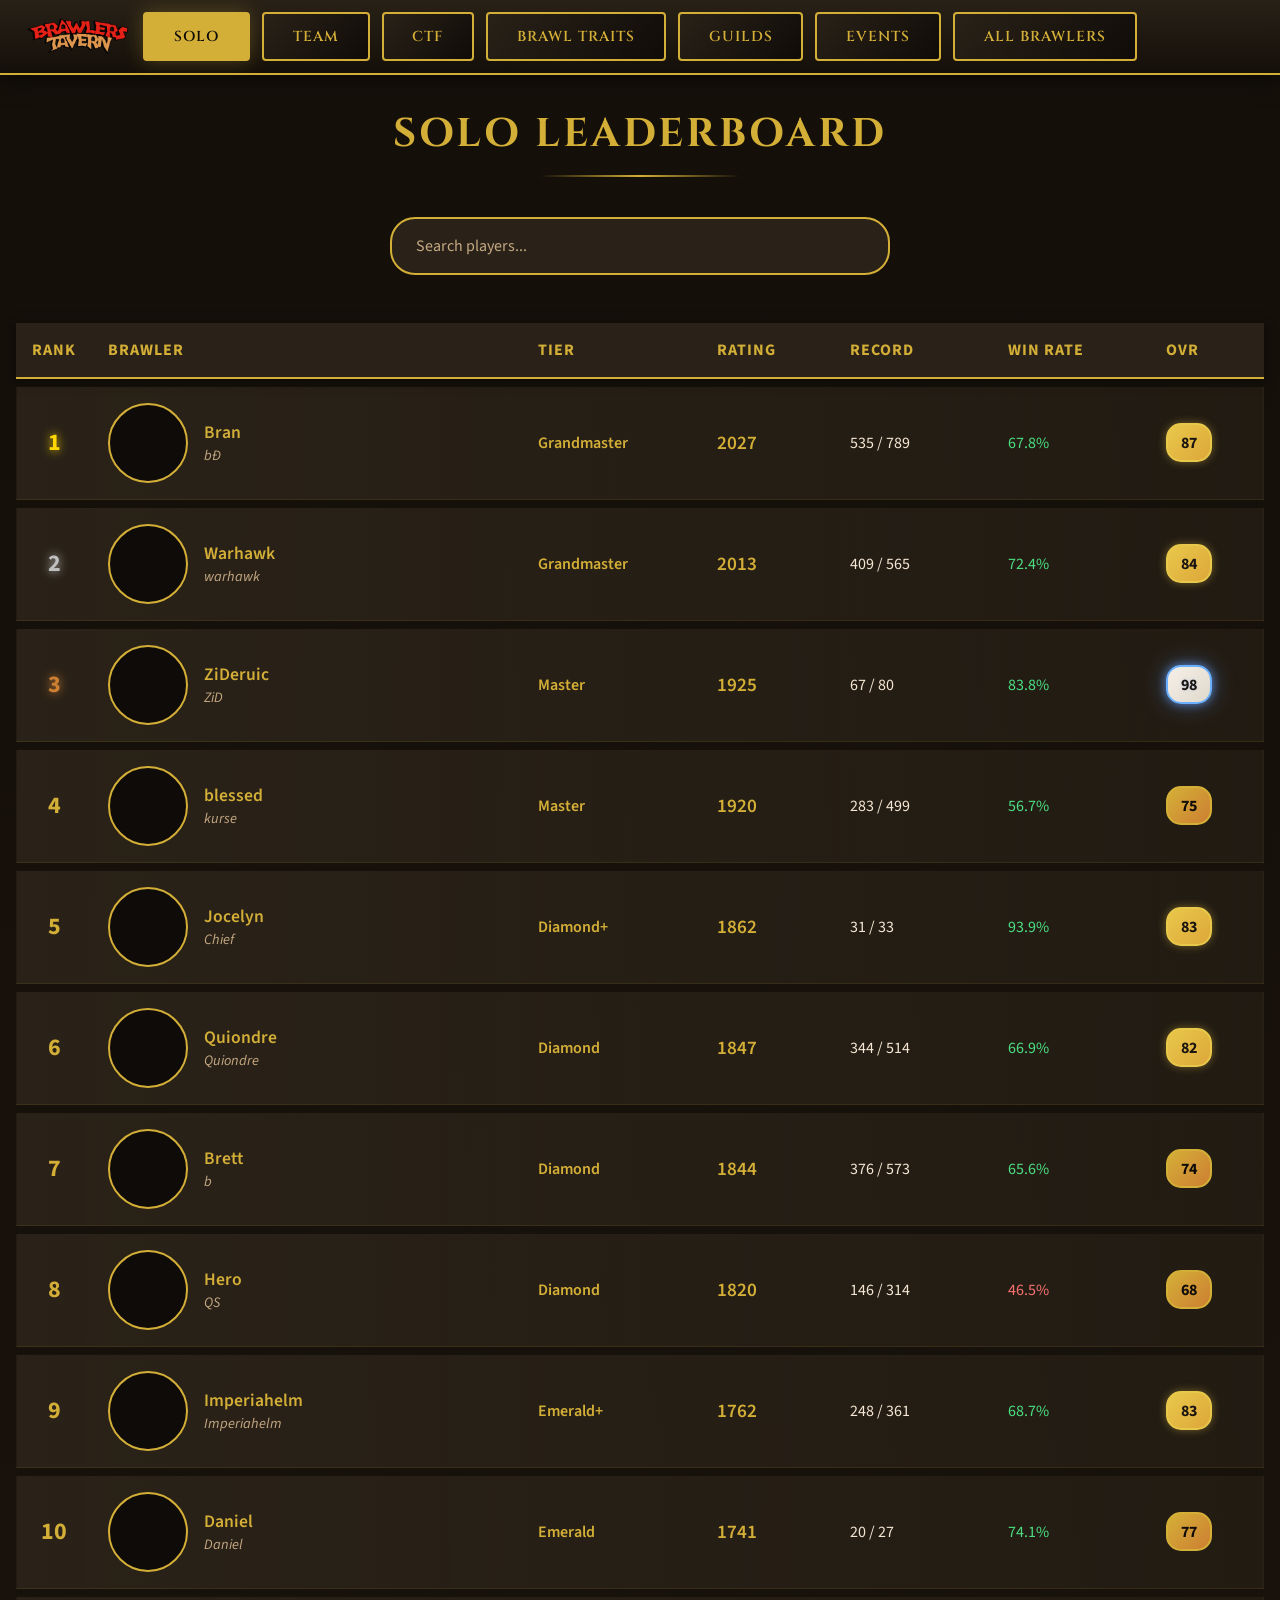
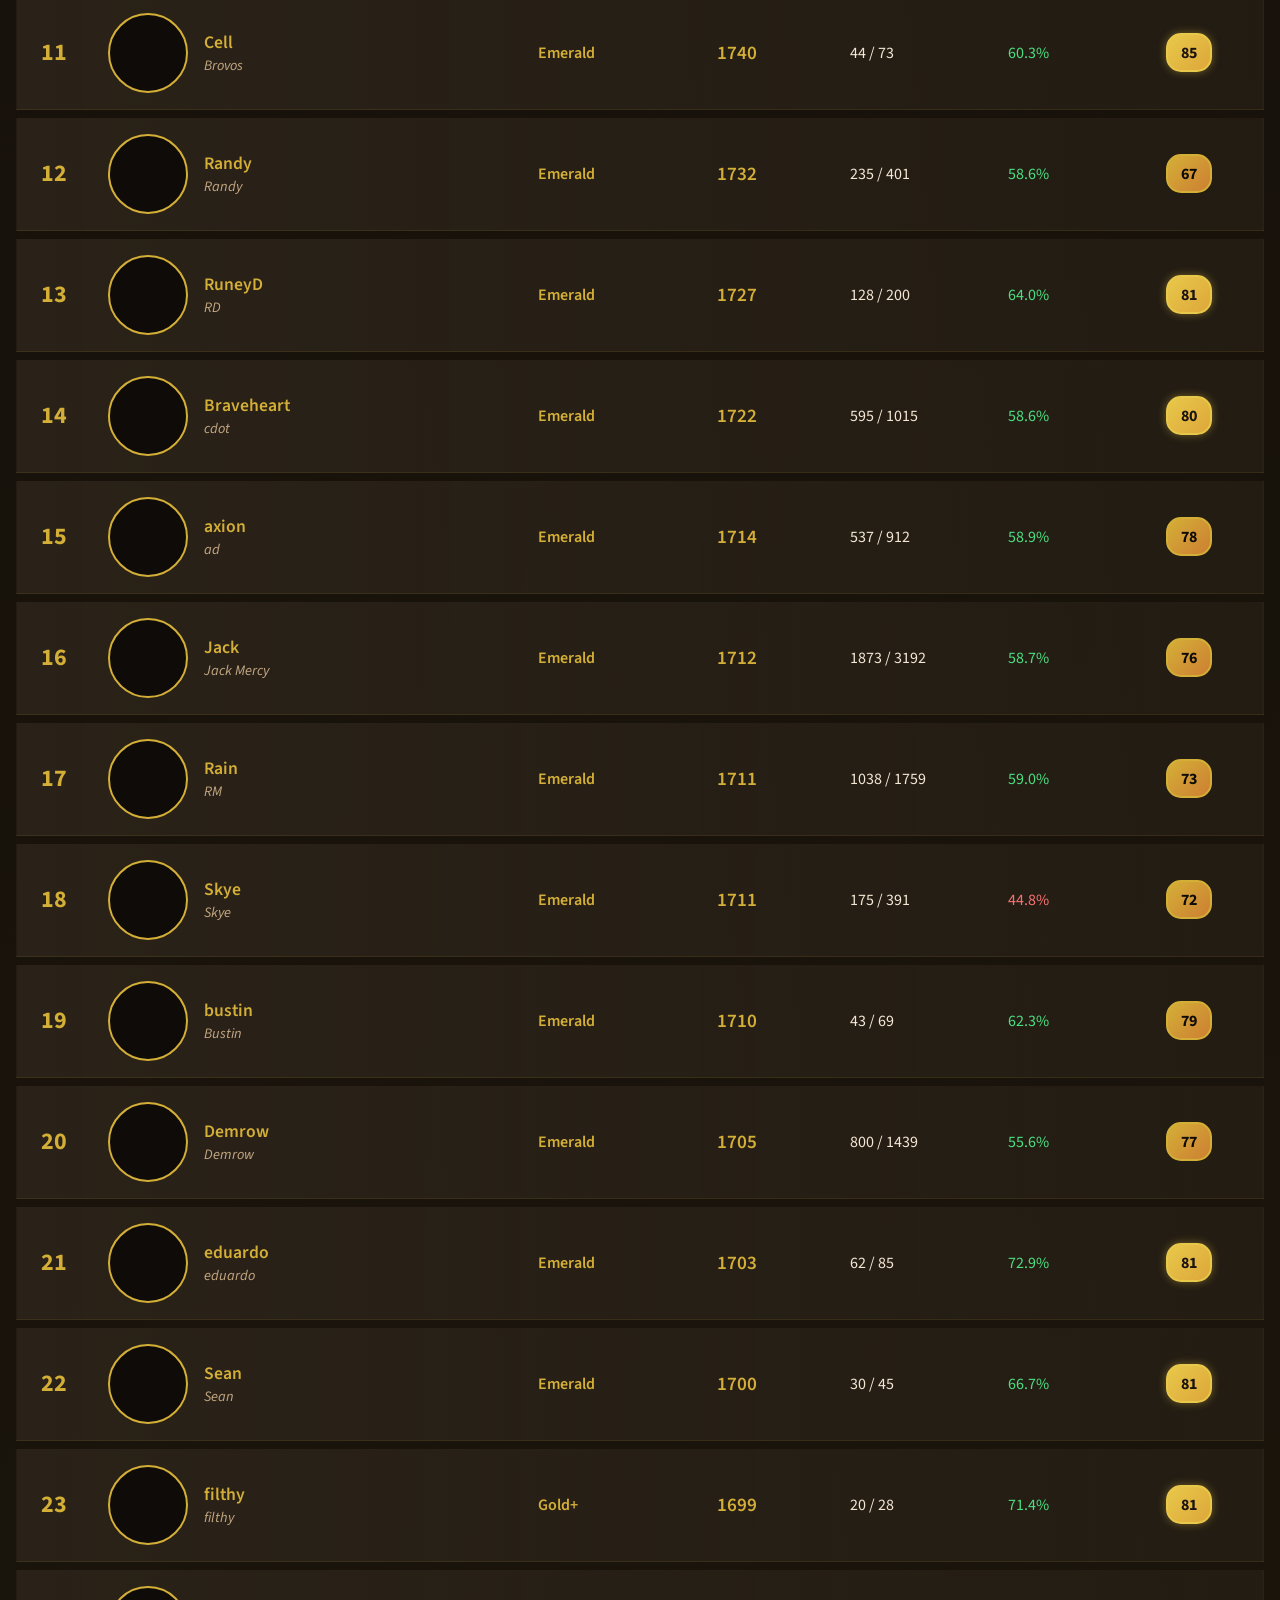
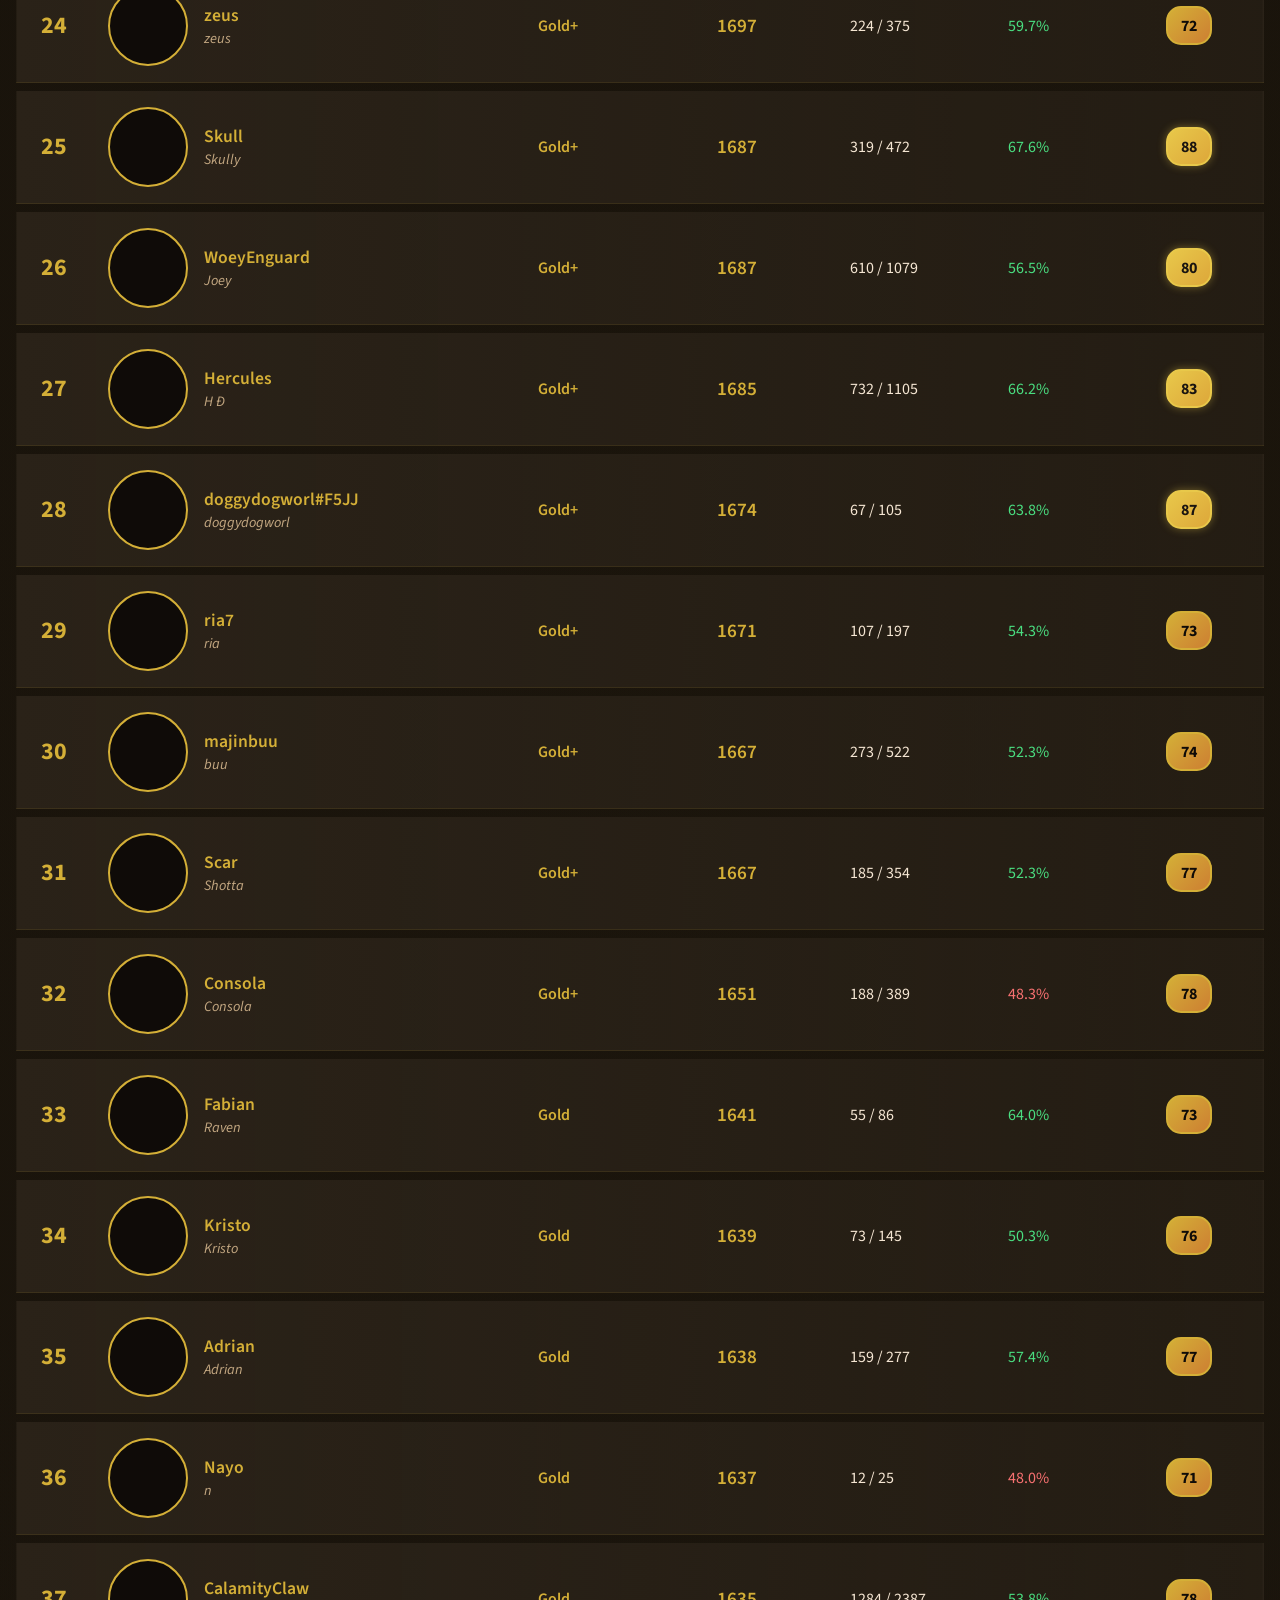
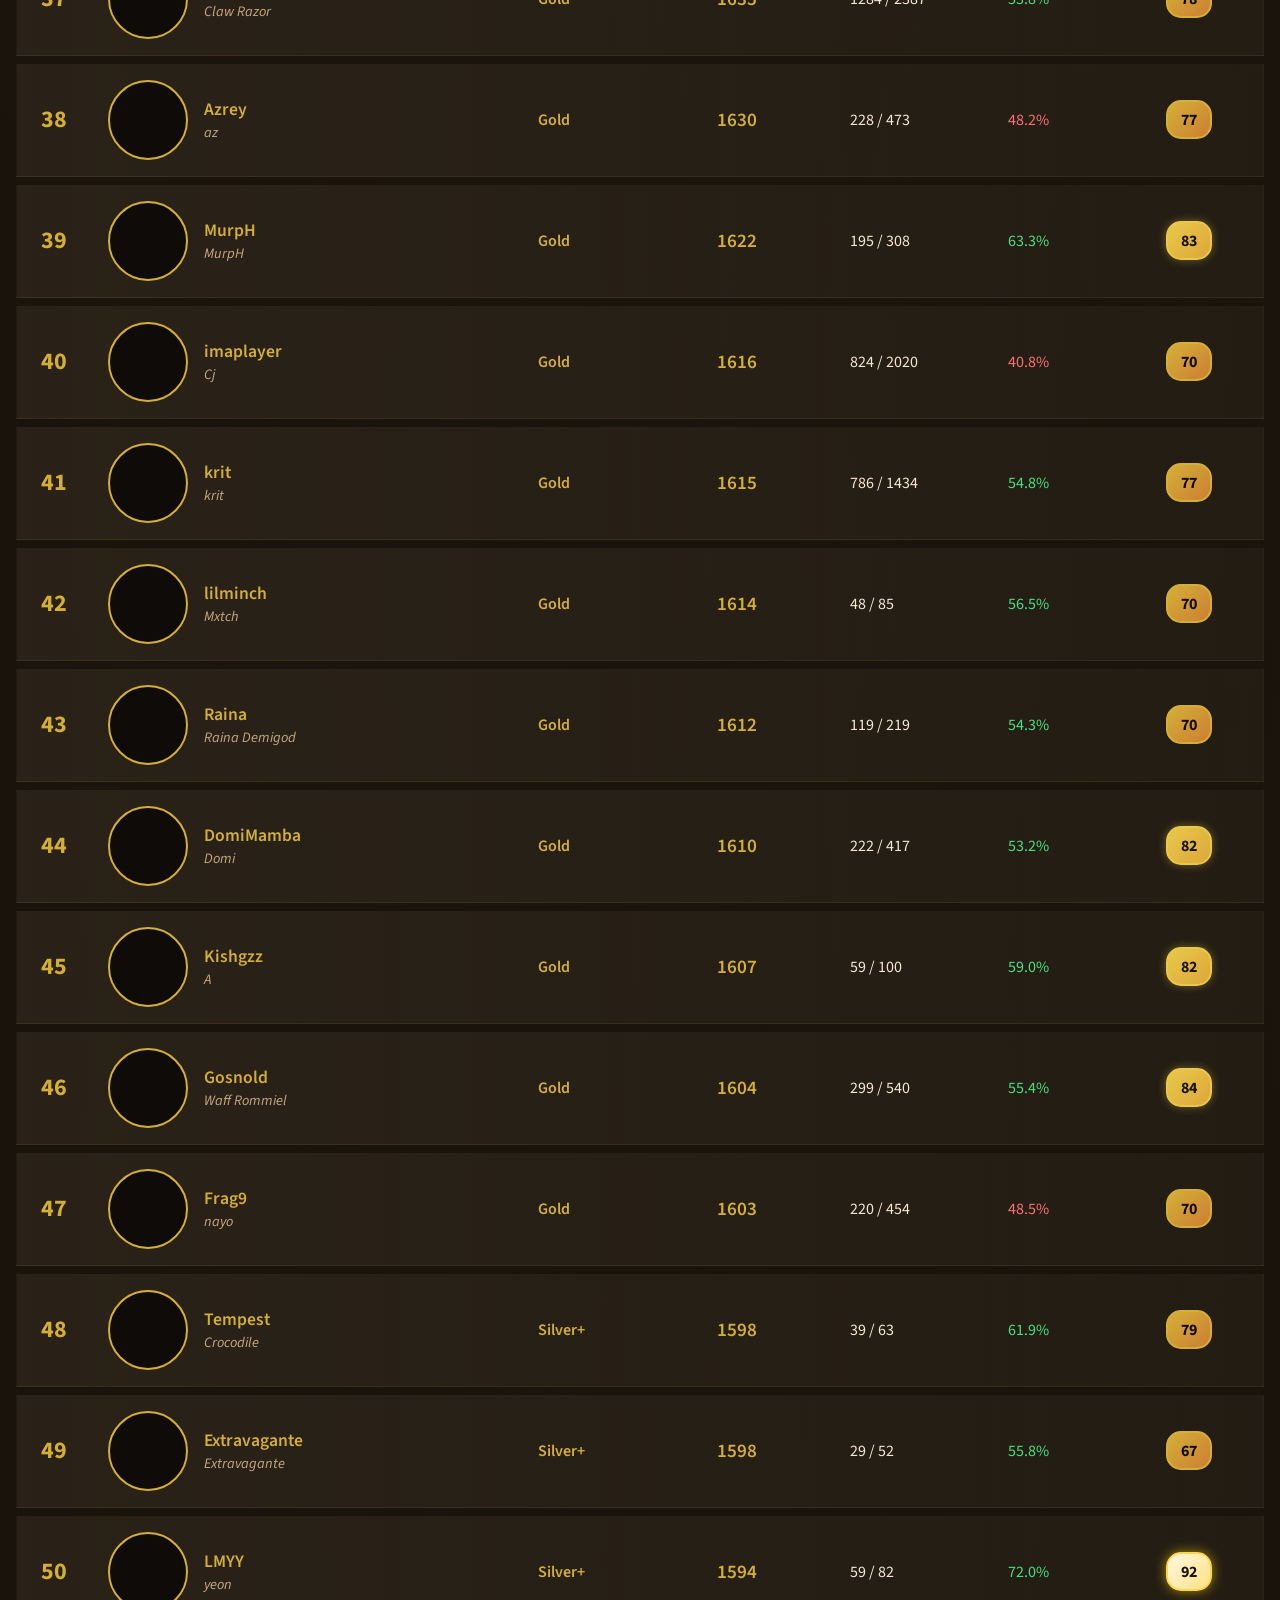
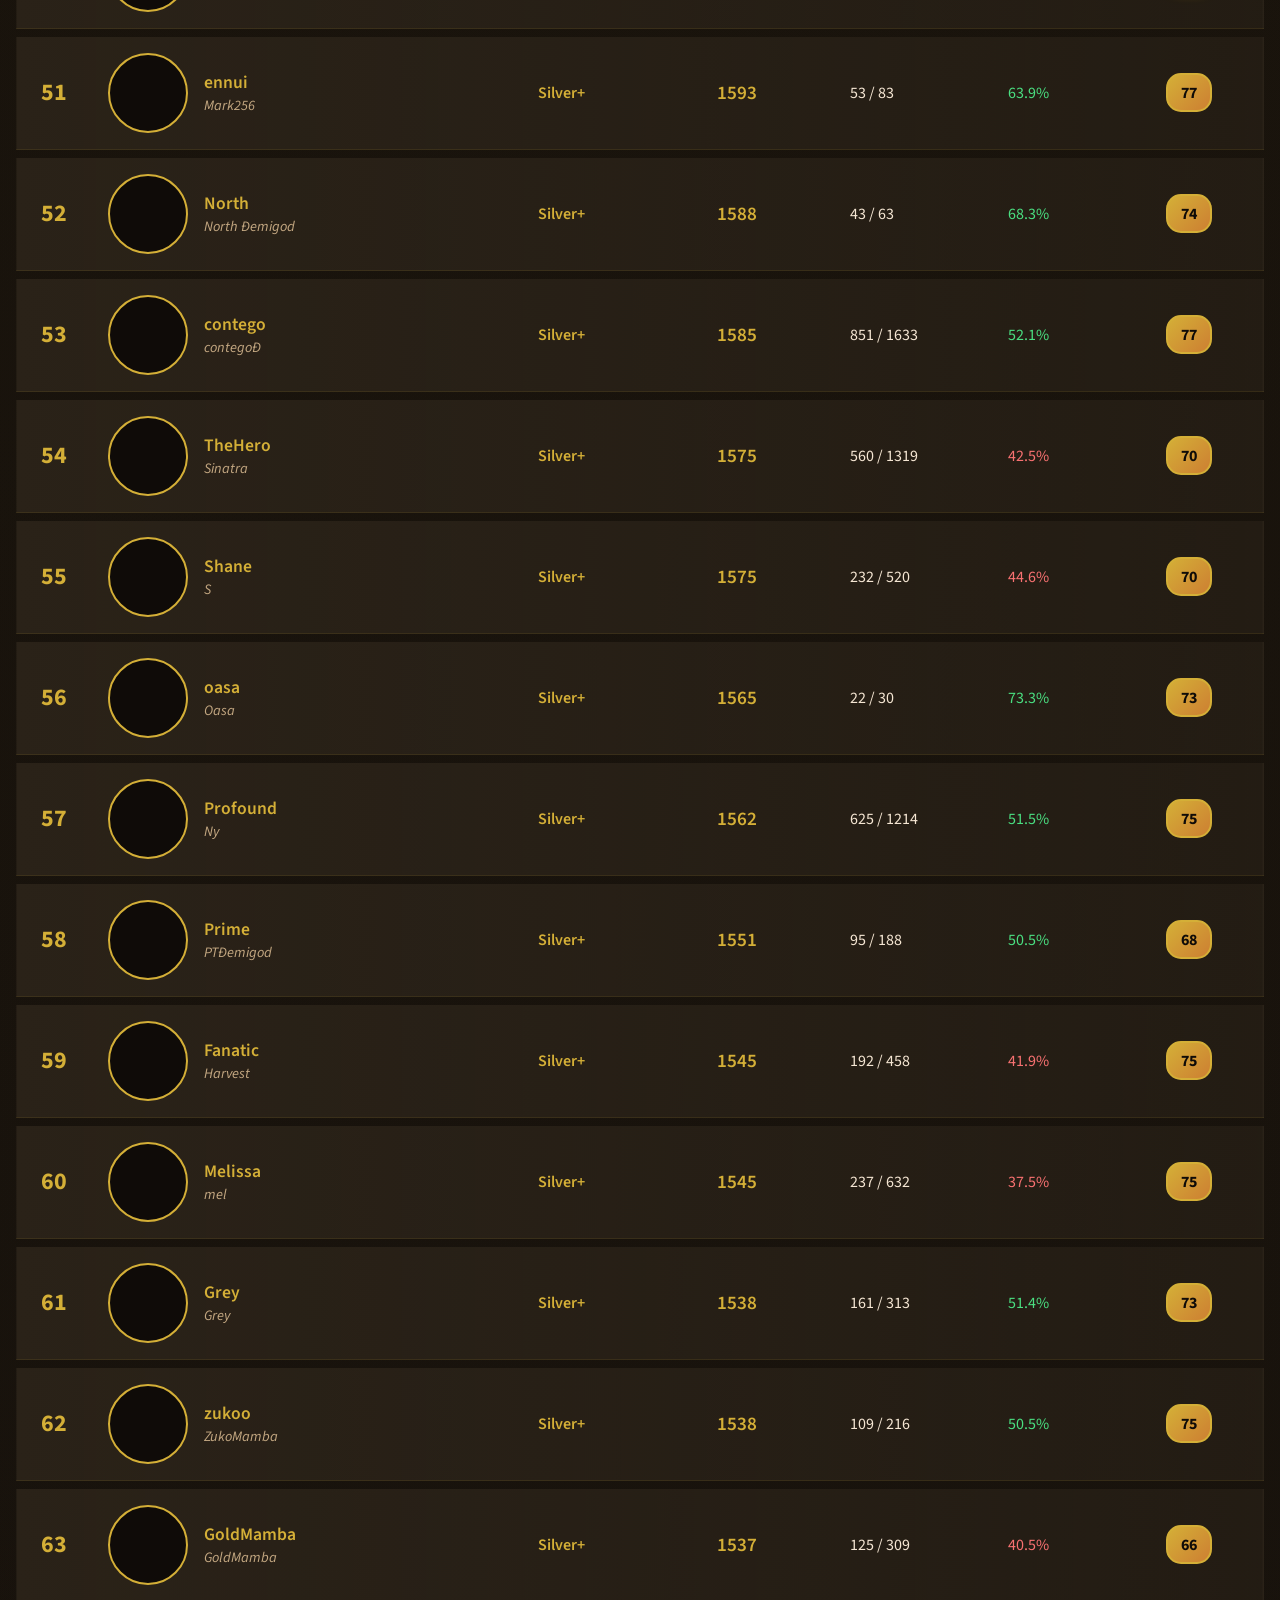
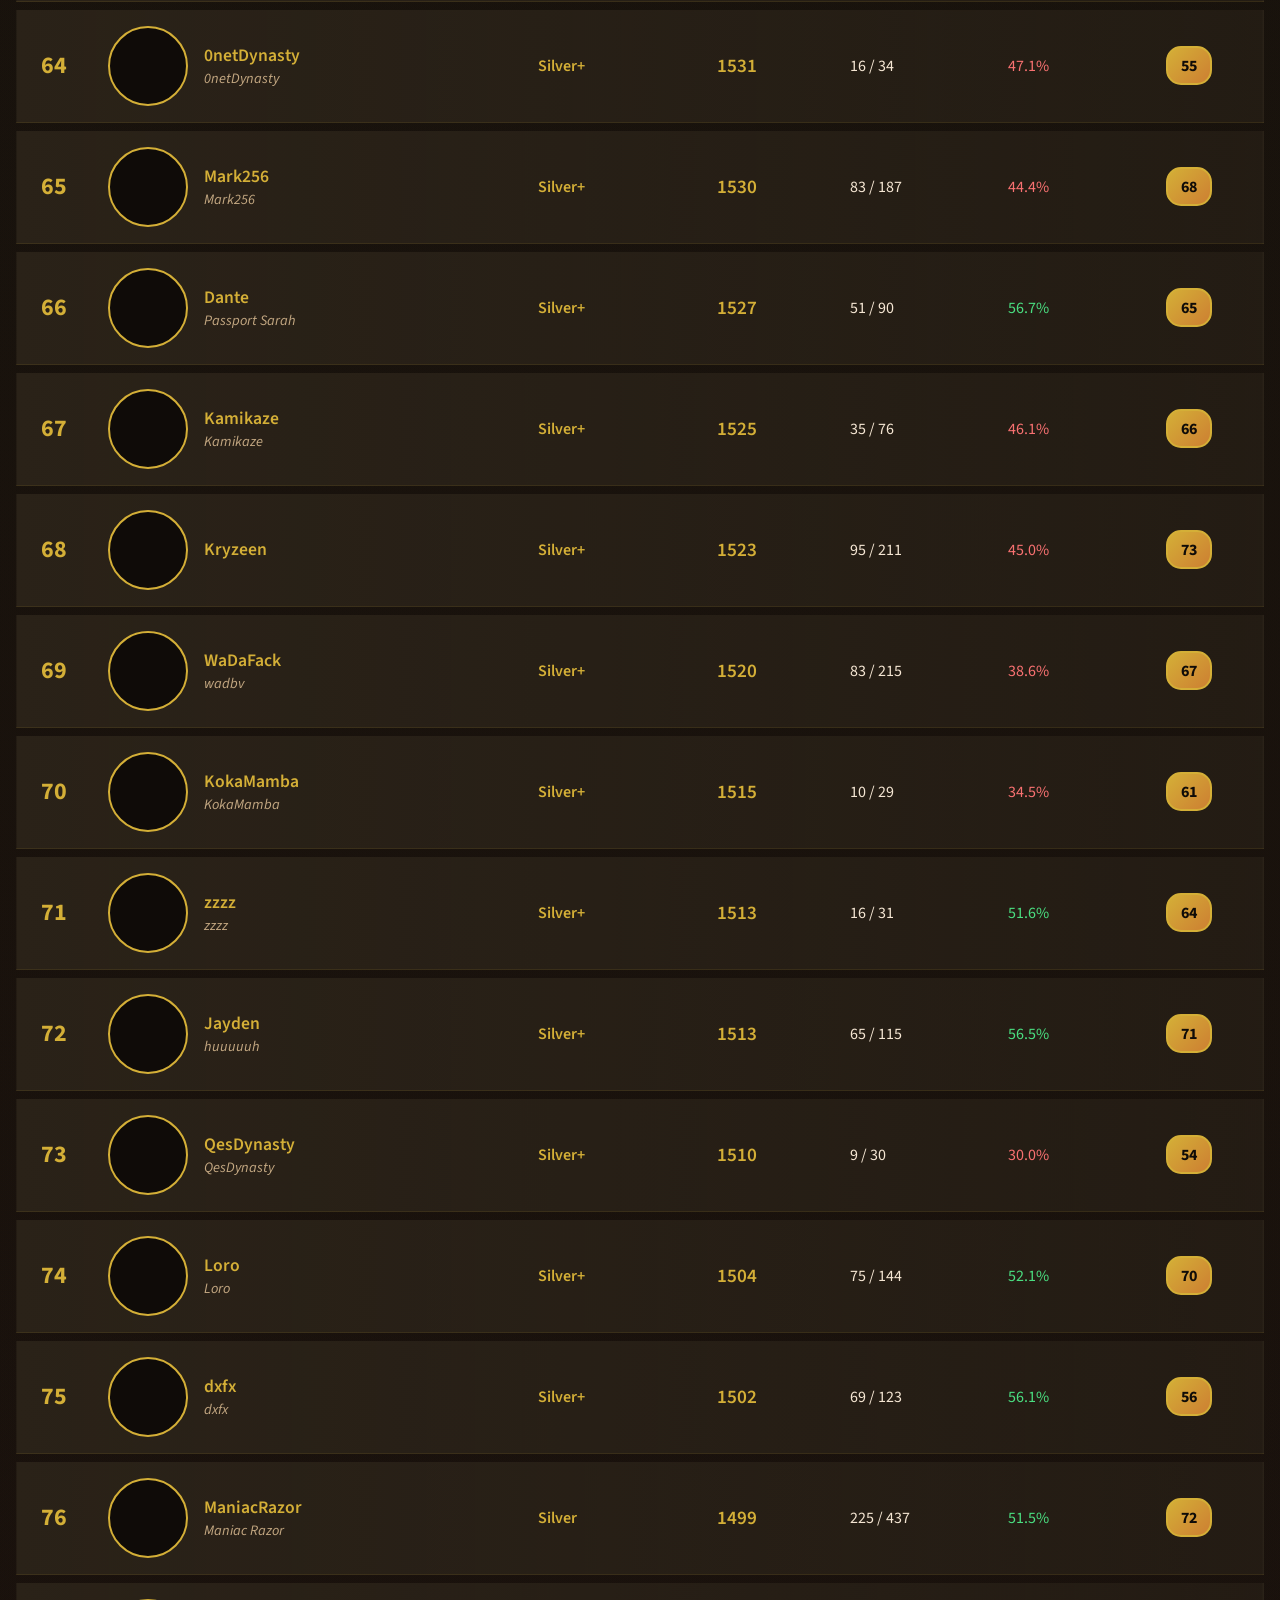
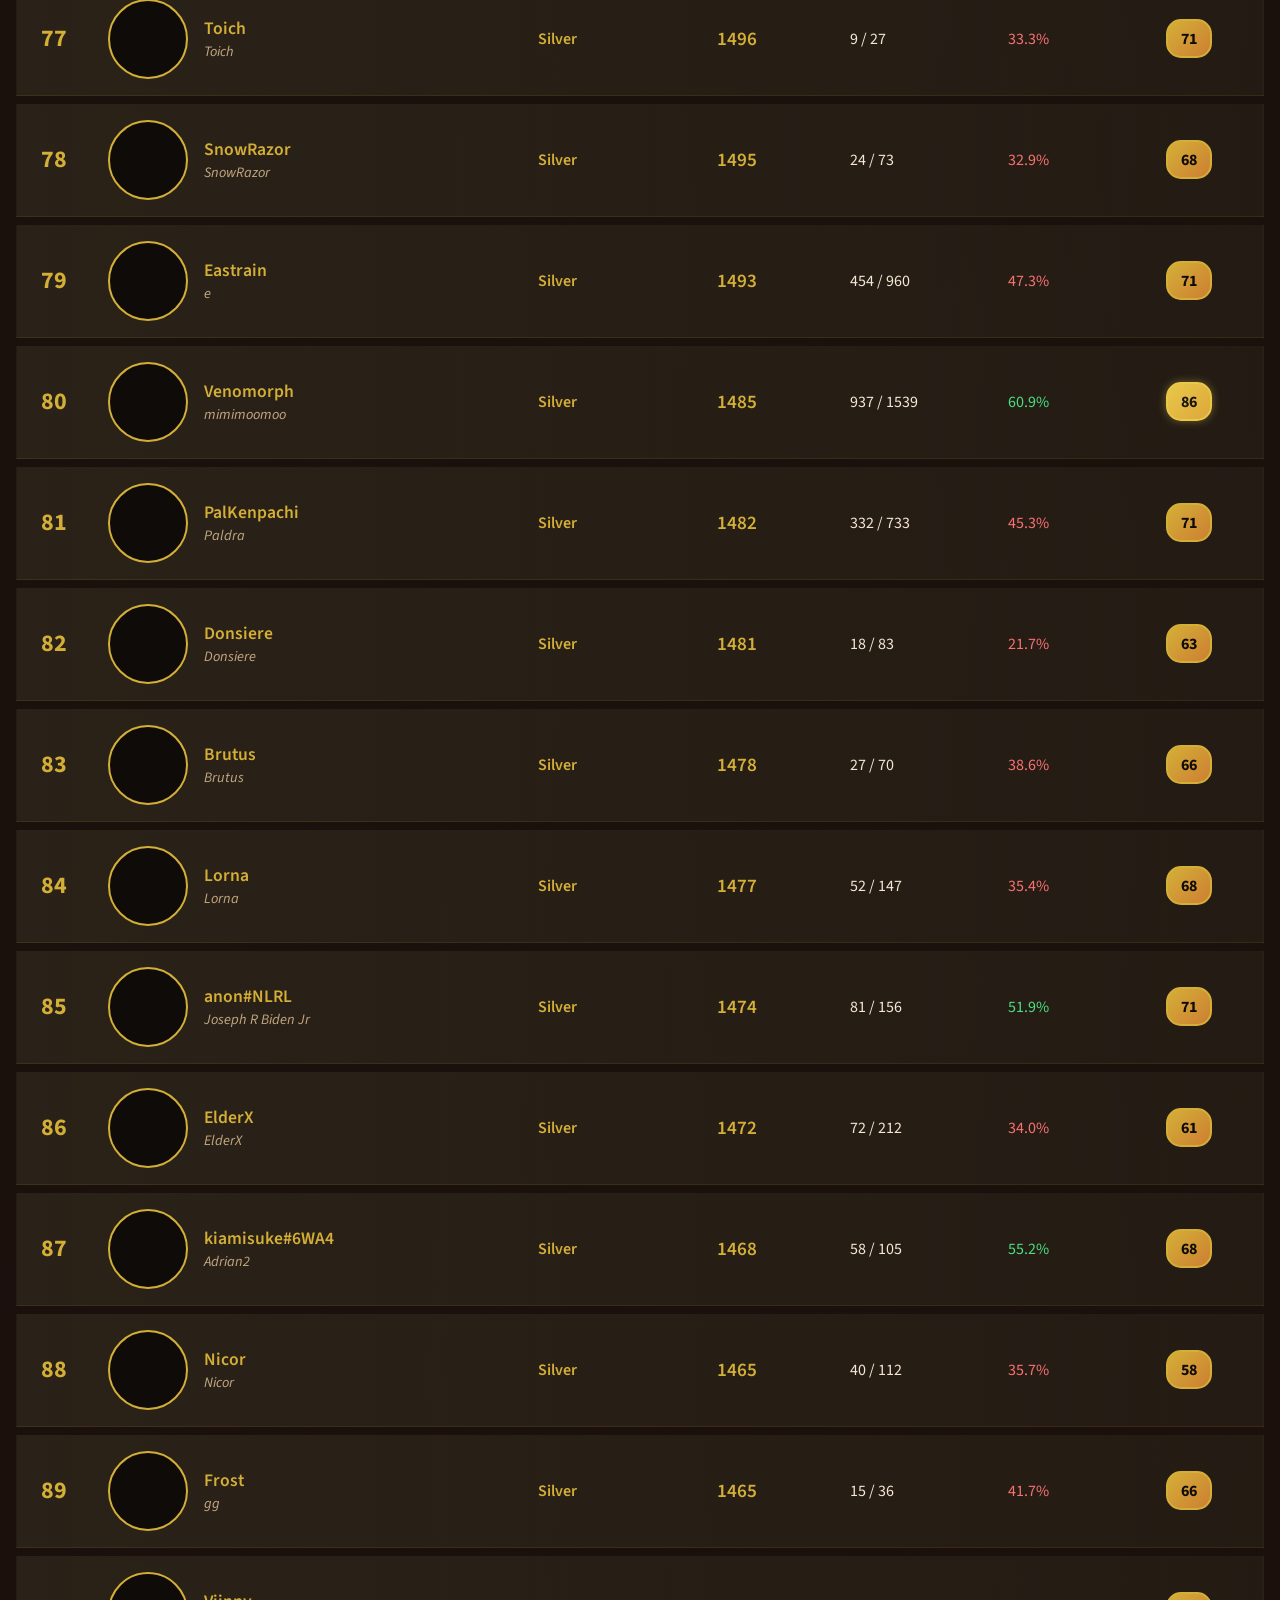
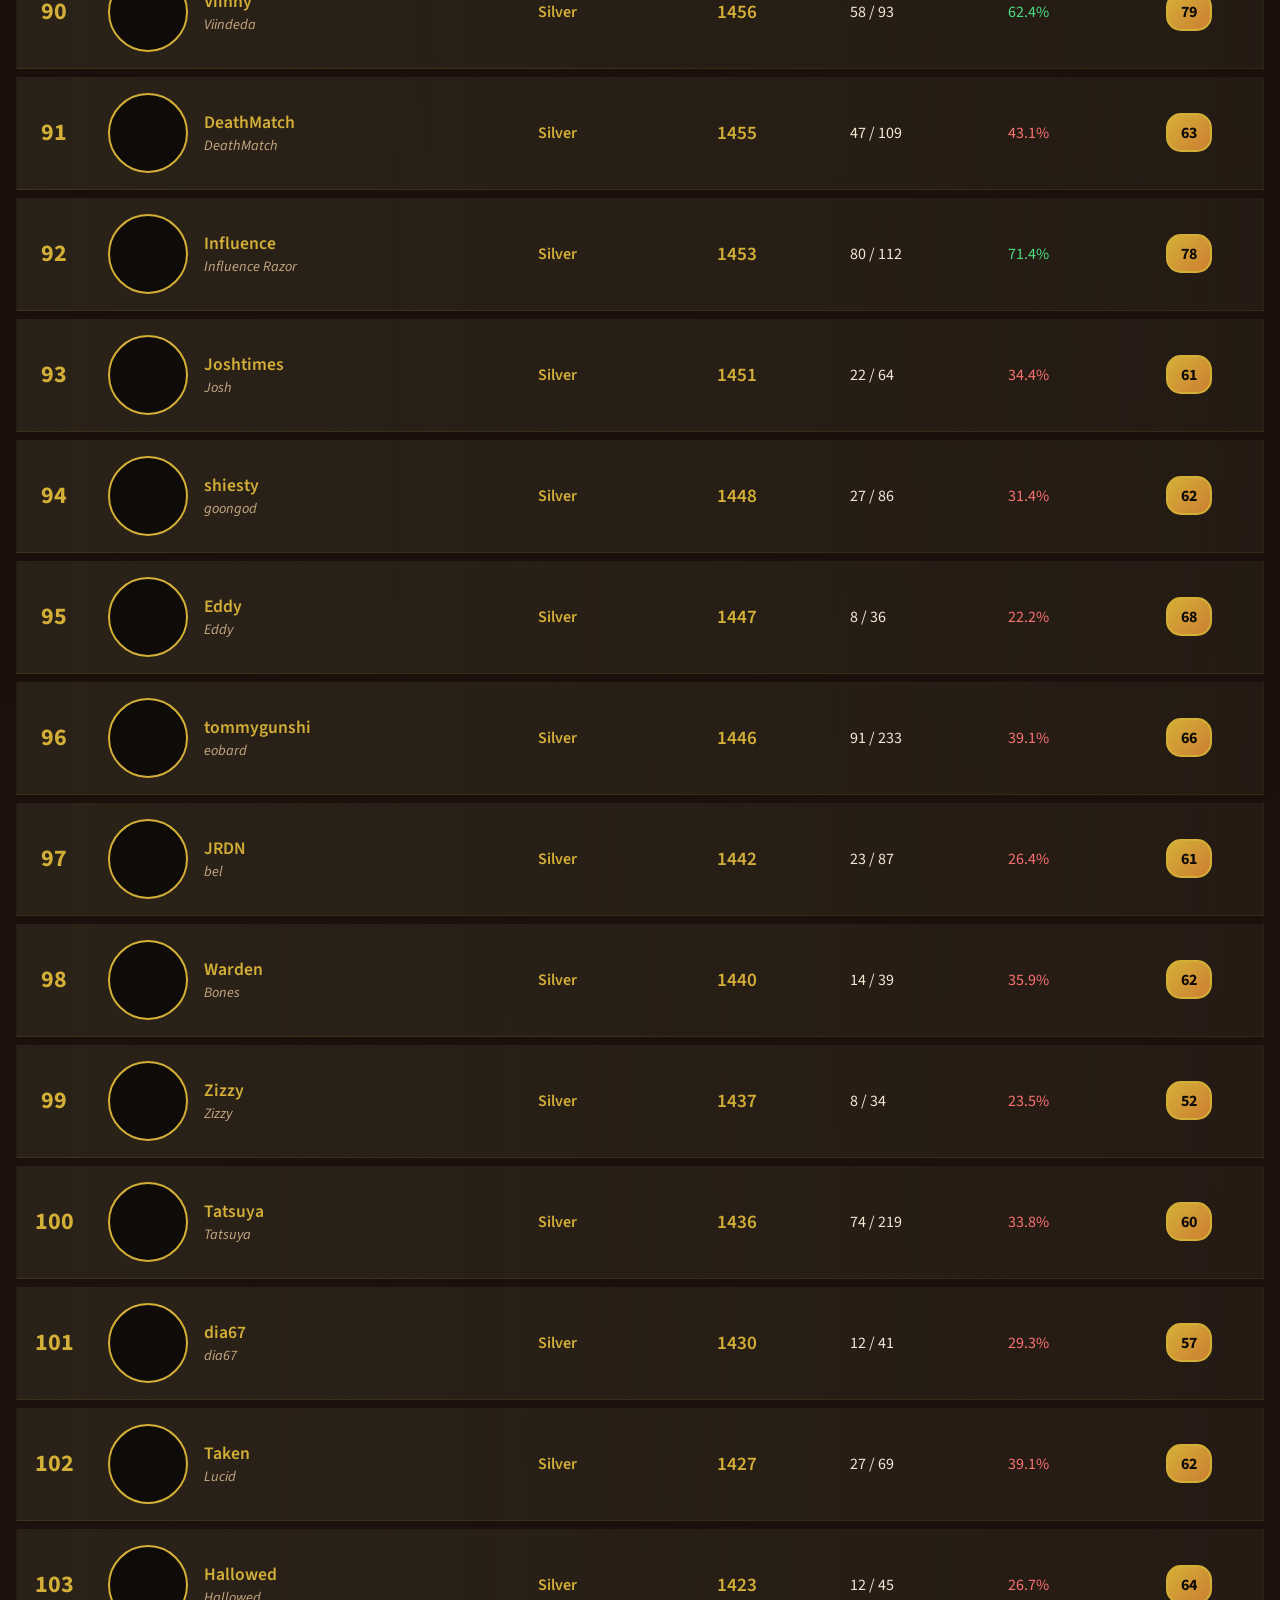
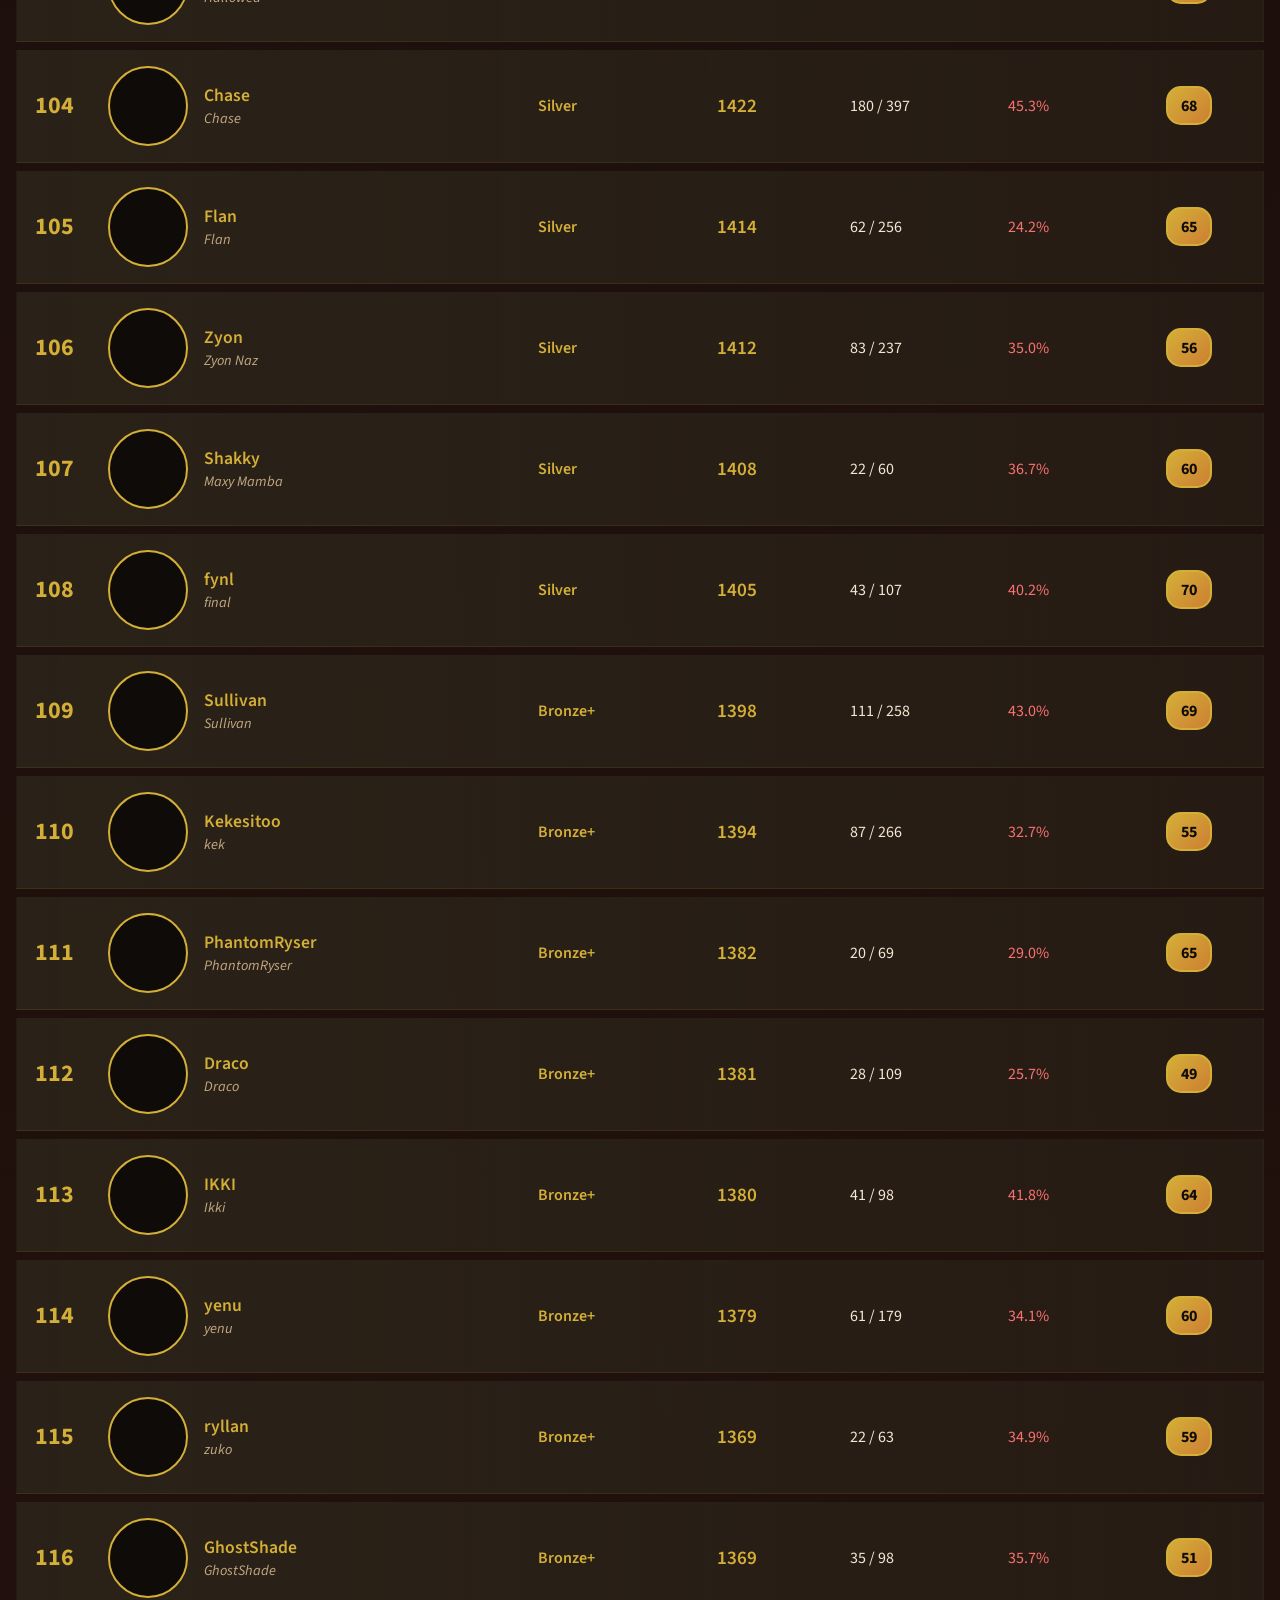
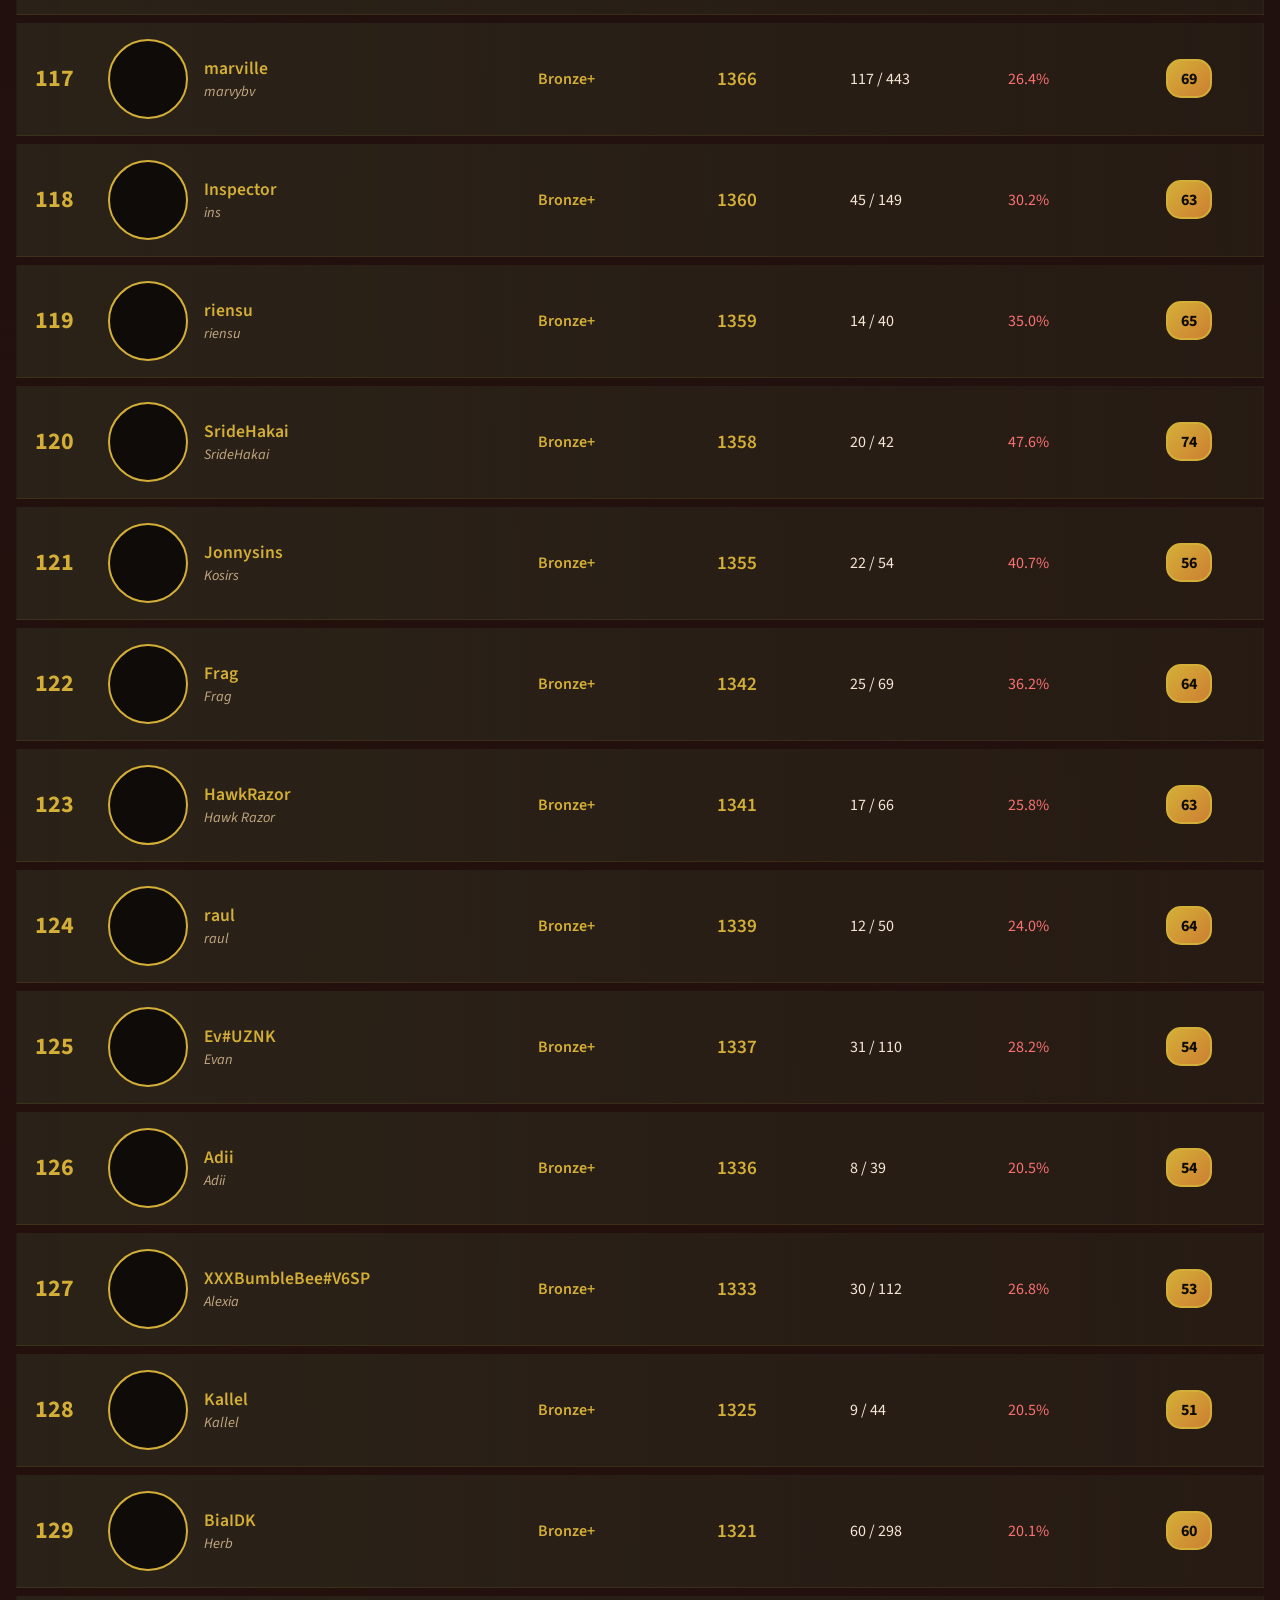
==== commit f0cd73f1: "Add search bars, tooltips, two-color tint fix, and dropdown styling - Fix two-color tint: use multip" ====
--- a/index.html
+++ b/index.html
@@ -28,6 +28,9 @@
         <!-- Solo Leaderboard -->
         <section id="solo-leaderboard" class="section active">
             <h2 class="section-title">Solo Leaderboard</h2>
+            <div class="search-bar">
+                <input type="text" class="search-input" placeholder="Search players..." onkeyup="filterLeaderboard(this.value, 'solo-table-container')">
+            </div>
             <div id="solo-table-container">
                 <div class="loading">Loading leaderboard...</div>
             </div>
@@ -36,6 +39,9 @@
         <!-- Team Leaderboard -->
         <section id="team-leaderboard" class="section">
             <h2 class="section-title">Team Leaderboard</h2>
+            <div class="search-bar">
+                <input type="text" class="search-input" placeholder="Search players..." onkeyup="filterLeaderboard(this.value, 'team-table-container')">
+            </div>
             <div id="team-table-container">
                 <div class="loading">Loading leaderboard...</div>
             </div>
@@ -44,6 +50,9 @@
         <!-- CTF Leaderboard -->
         <section id="ctf-leaderboard" class="section">
             <h2 class="section-title">CTF Leaderboard</h2>
+            <div class="search-bar">
+                <input type="text" class="search-input" placeholder="Search players..." onkeyup="filterLeaderboard(this.value, 'ctf-table-container')">
+            </div>
             <div class="ctf-tabs">
                 <button class="ctf-tab active" onclick="showCTFTab('all')">Overall</button>
                 <button class="ctf-tab" onclick="showCTFTab('offensive')">Offensive</button>
@@ -62,6 +71,7 @@
         <section id="traits-leaderboard" class="section">
             <h2 class="section-title">Brawl Traits</h2>
             <div class="search-bar">
+                <input type="text" class="search-input" placeholder="Search players..." onkeyup="filterLeaderboard(this.value, 'traits-table-container')">
                 <select class="filter-select" onchange="filterByTrait(this.value)">
                     <option value="">All Brawlers</option>
                     <optgroup label="Combat Traits">
@@ -111,6 +121,9 @@
         <!-- Guild Leaderboard -->
         <section id="guild-leaderboard" class="section">
             <h2 class="section-title">Guild Rankings</h2>
+            <div class="search-bar">
+                <input type="text" class="search-input" placeholder="Search guilds..." onkeyup="filterLeaderboard(this.value, 'guild-table-container')">
+            </div>
             <div id="guild-table-container">
                 <div class="loading">Loading guilds...</div>
             </div>
@@ -119,6 +132,9 @@
         <!-- Events Leaderboard -->
         <section id="events-leaderboard" class="section">
             <h2 class="section-title">Events Leaderboard</h2>
+            <div class="search-bar">
+                <input type="text" class="search-input" placeholder="Search players..." onkeyup="filterLeaderboard(this.value, 'events-table-container')">
+            </div>
             <div id="events-table-container">
                 <div class="loading">Loading events...</div>
             </div>
--- a/styles.css
+++ b/styles.css
@@ -692,7 +692,19 @@
 }
 
 .filter-select {
-    max-width: 300px;
+    max-width: 350px;
+    cursor: pointer;
+    appearance: none;
+    -webkit-appearance: none;
+    background-image: url("data:image/svg+xml,%3Csvg xmlns='http://www.w3.org/2000/svg' width='12' height='8'%3E%3Cpath d='M1 1l5 5 5-5' stroke='%23d4af37' stroke-width='2' fill='none'/%3E%3C/svg%3E");
+    background-repeat: no-repeat;
+    background-position: right 1.2rem center;
+    padding-right: 3rem;
+}
+
+.filter-select:hover {
+    border-color: var(--accent-gold);
+    box-shadow: 0 0 12px var(--shadow-glow);
 }
 
 .search-input:focus, .filter-select:focus {
@@ -707,6 +719,14 @@
 .filter-select option {
     background: var(--bg-card);
     color: var(--text-primary);
+    padding: 0.5rem;
+}
+
+.filter-select optgroup {
+    background: var(--bg-darker);
+    color: var(--accent-gold);
+    font-weight: 700;
+    font-style: normal;
 }
 
 .loading {
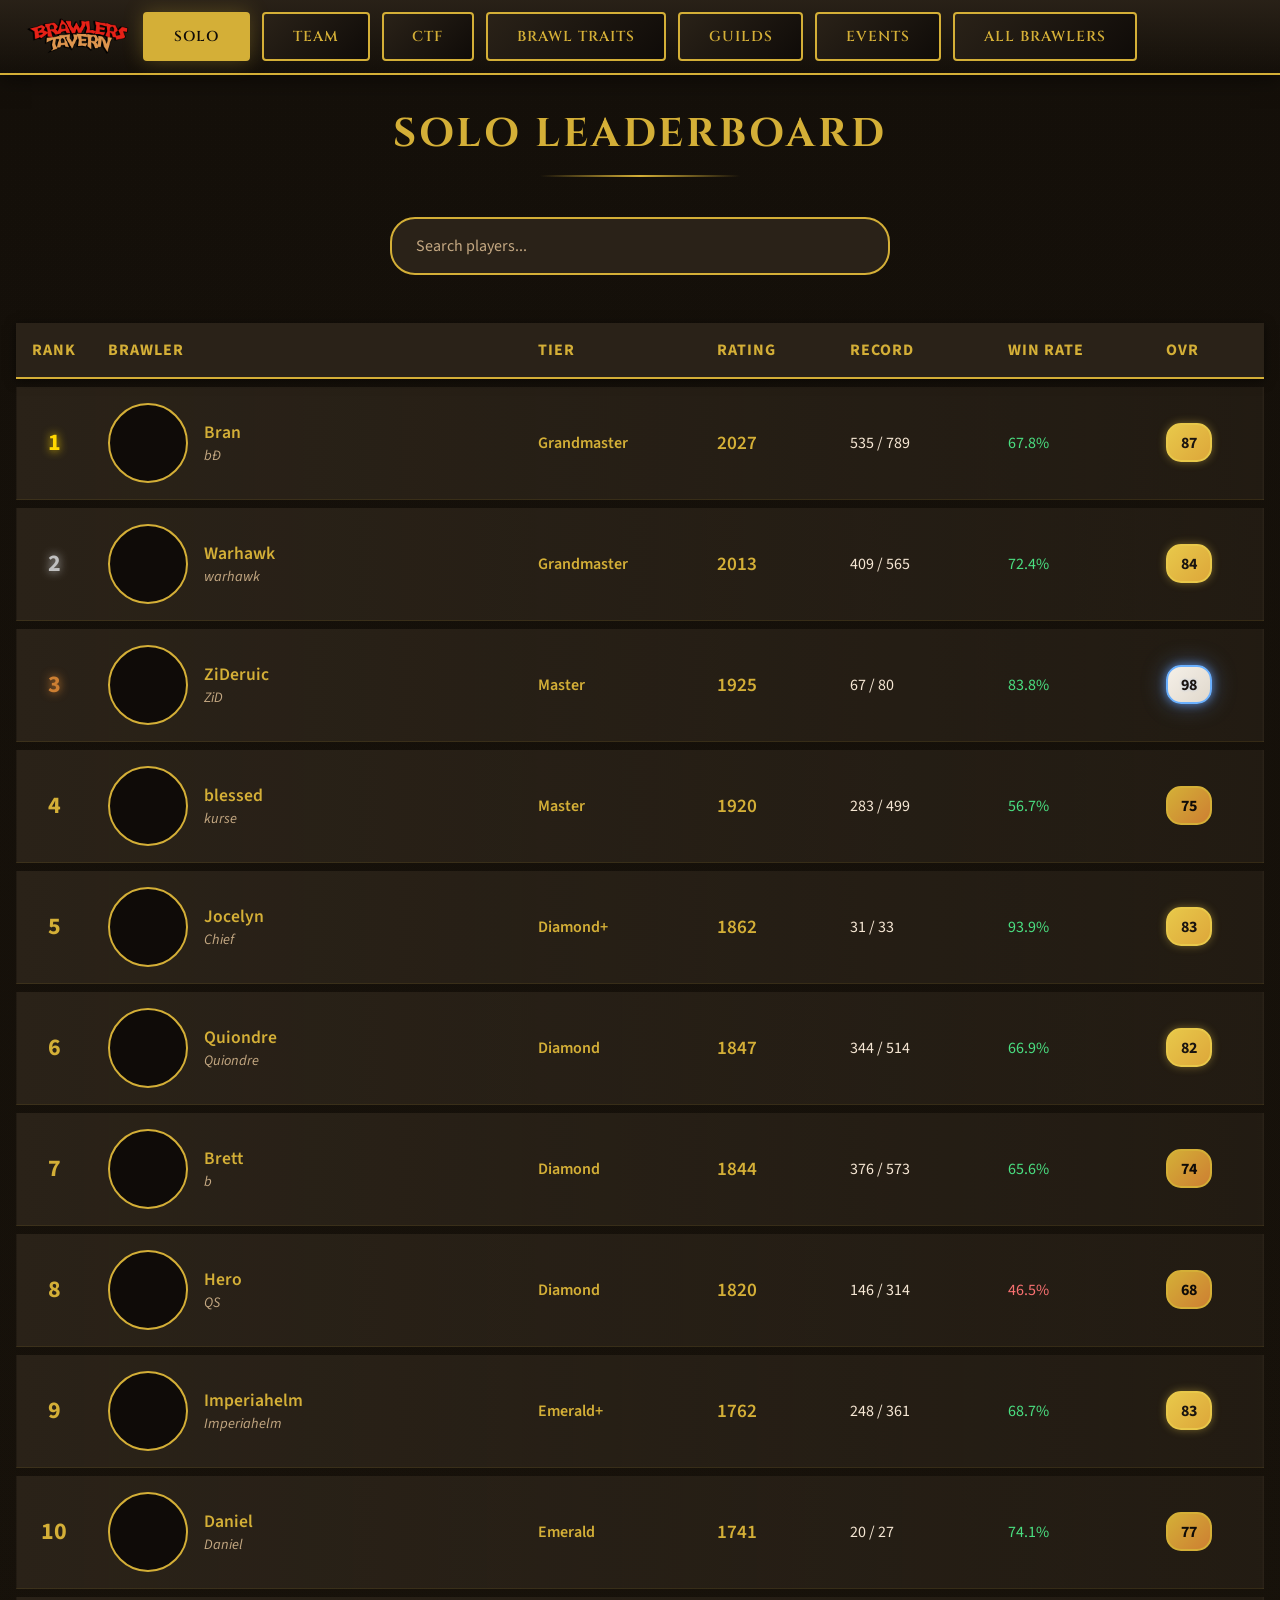
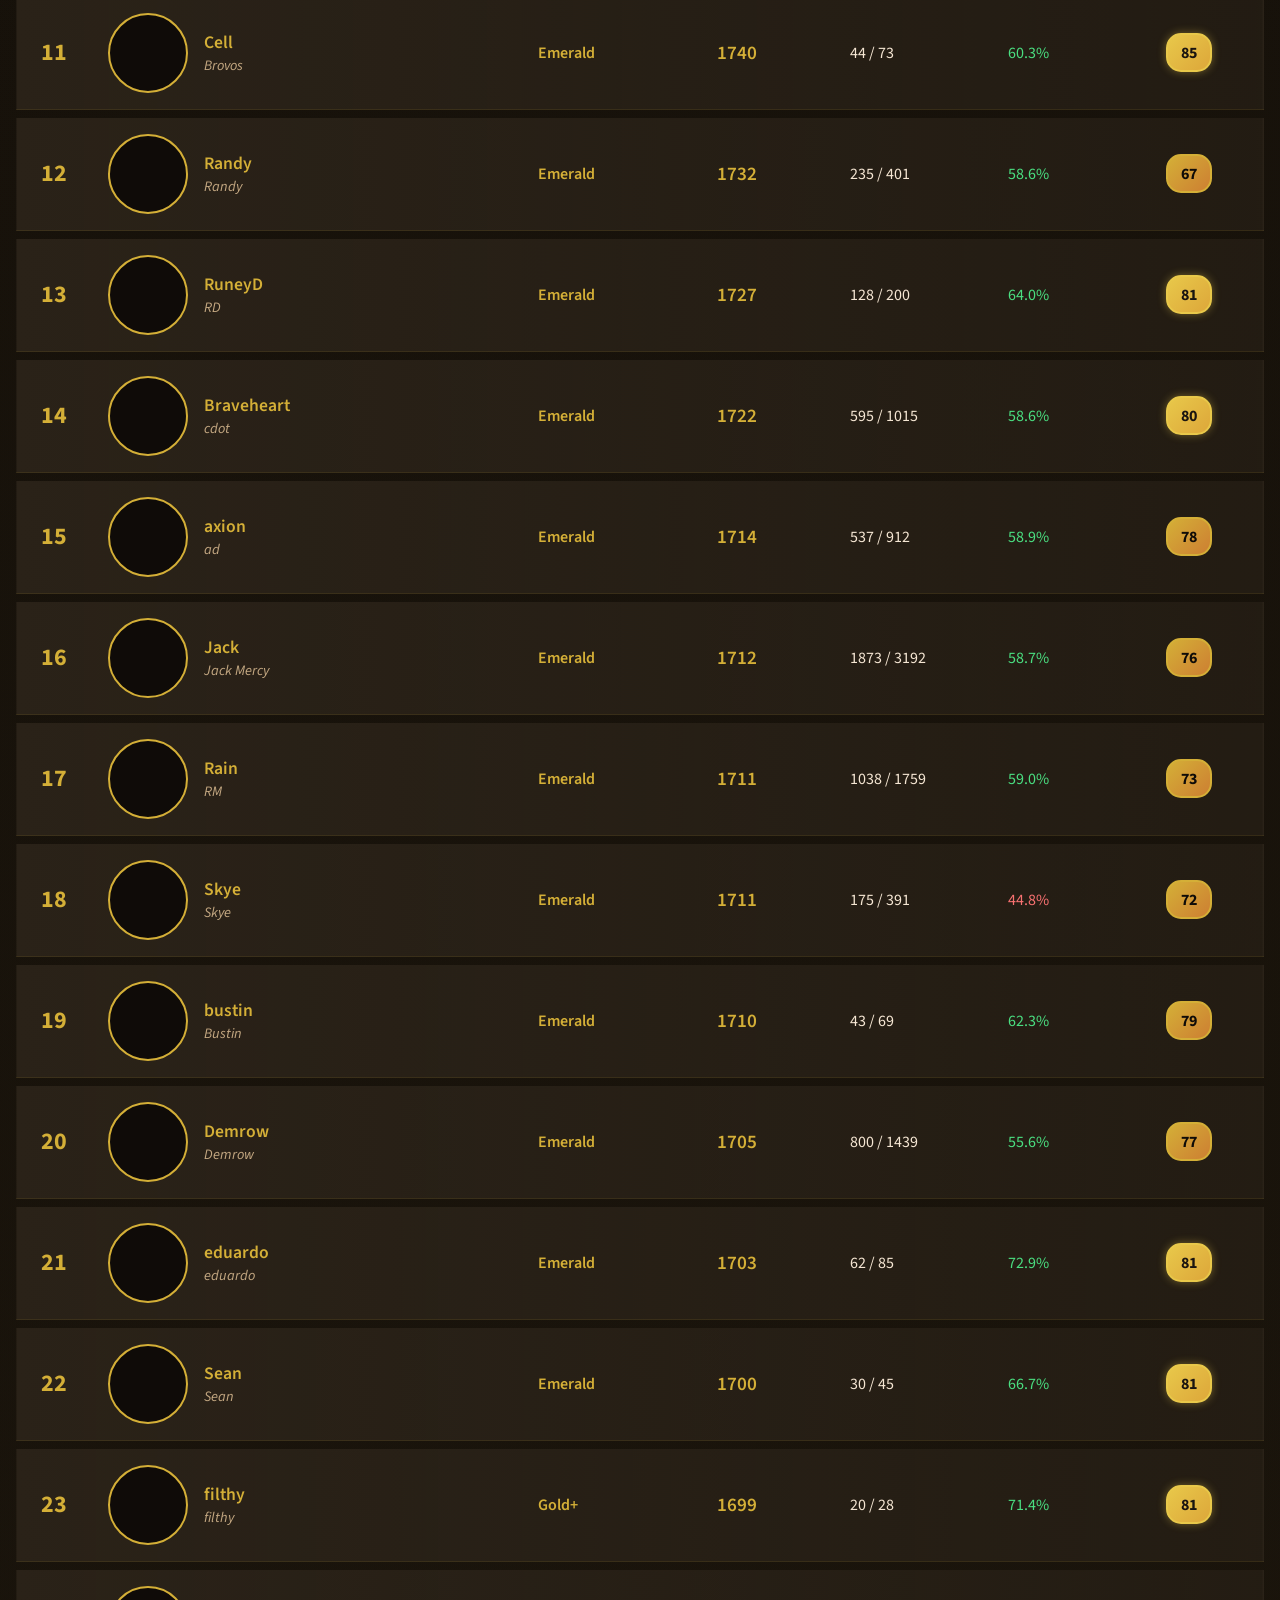
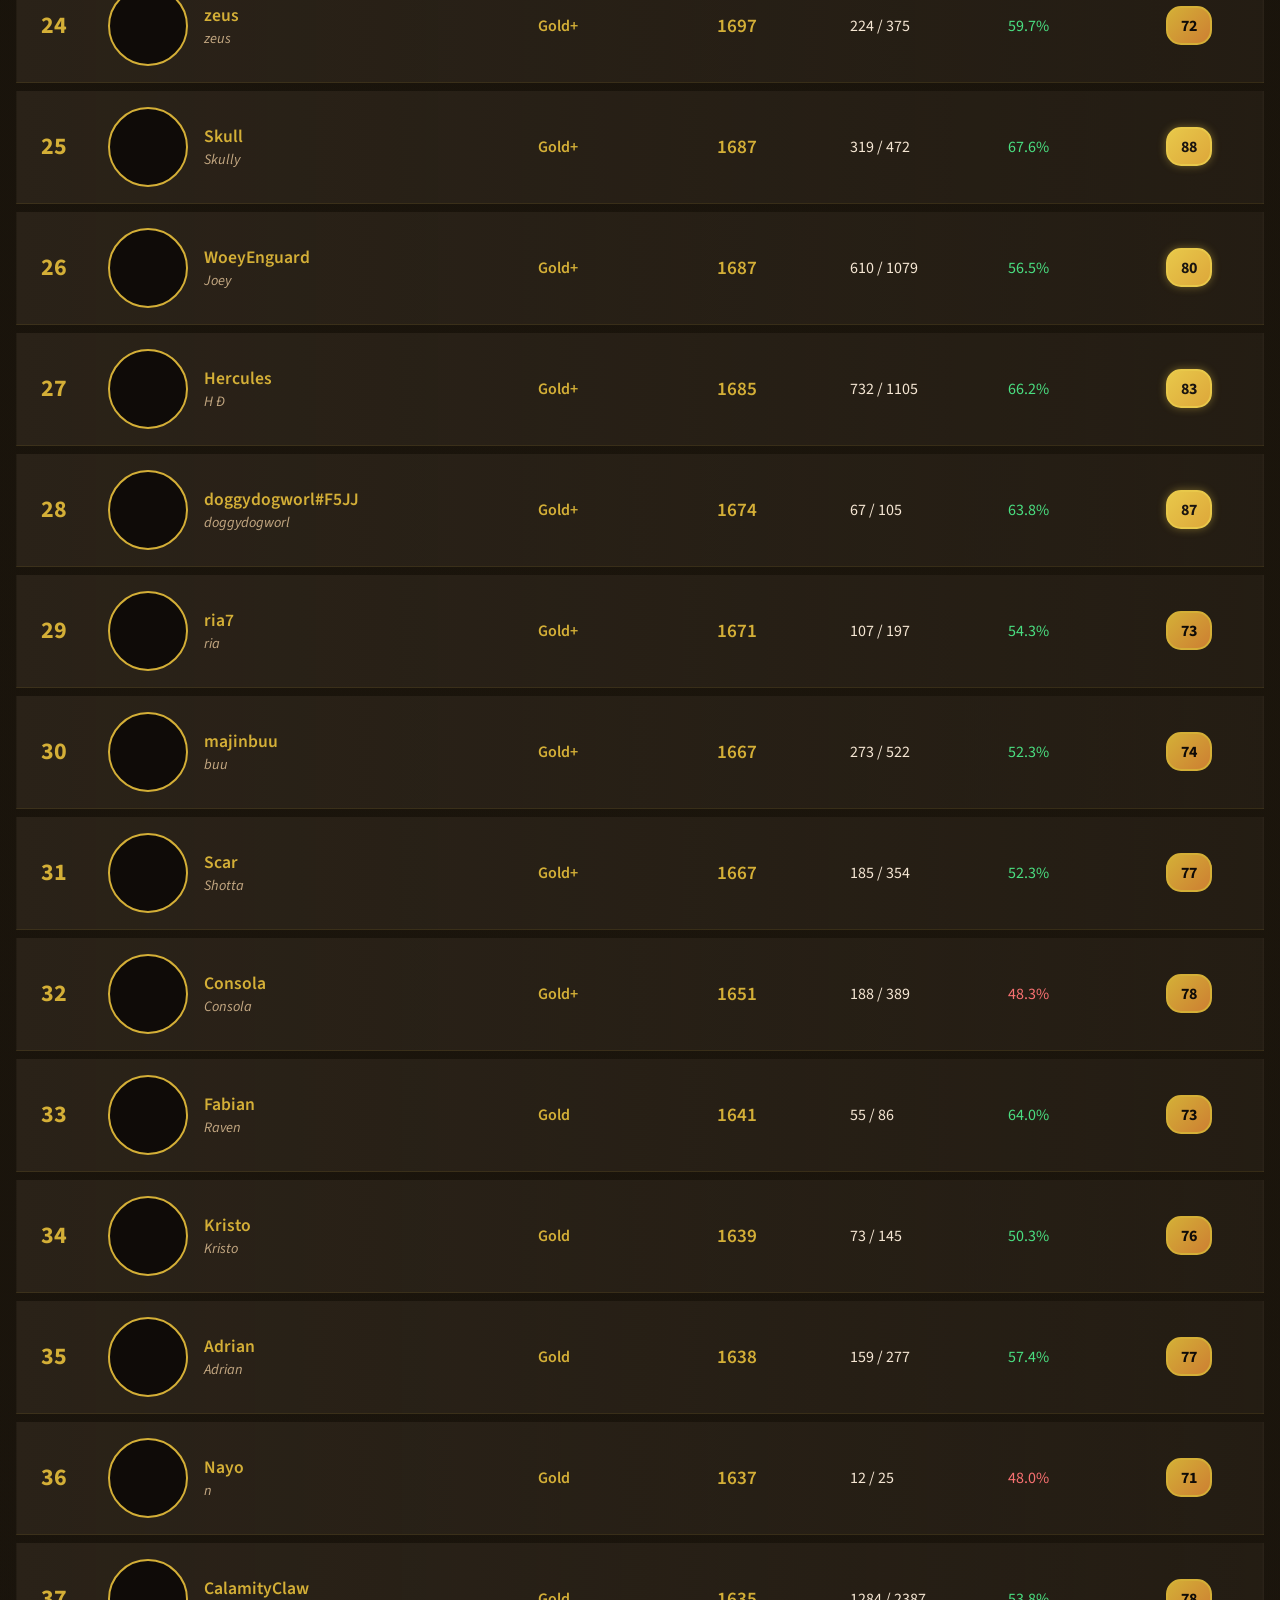
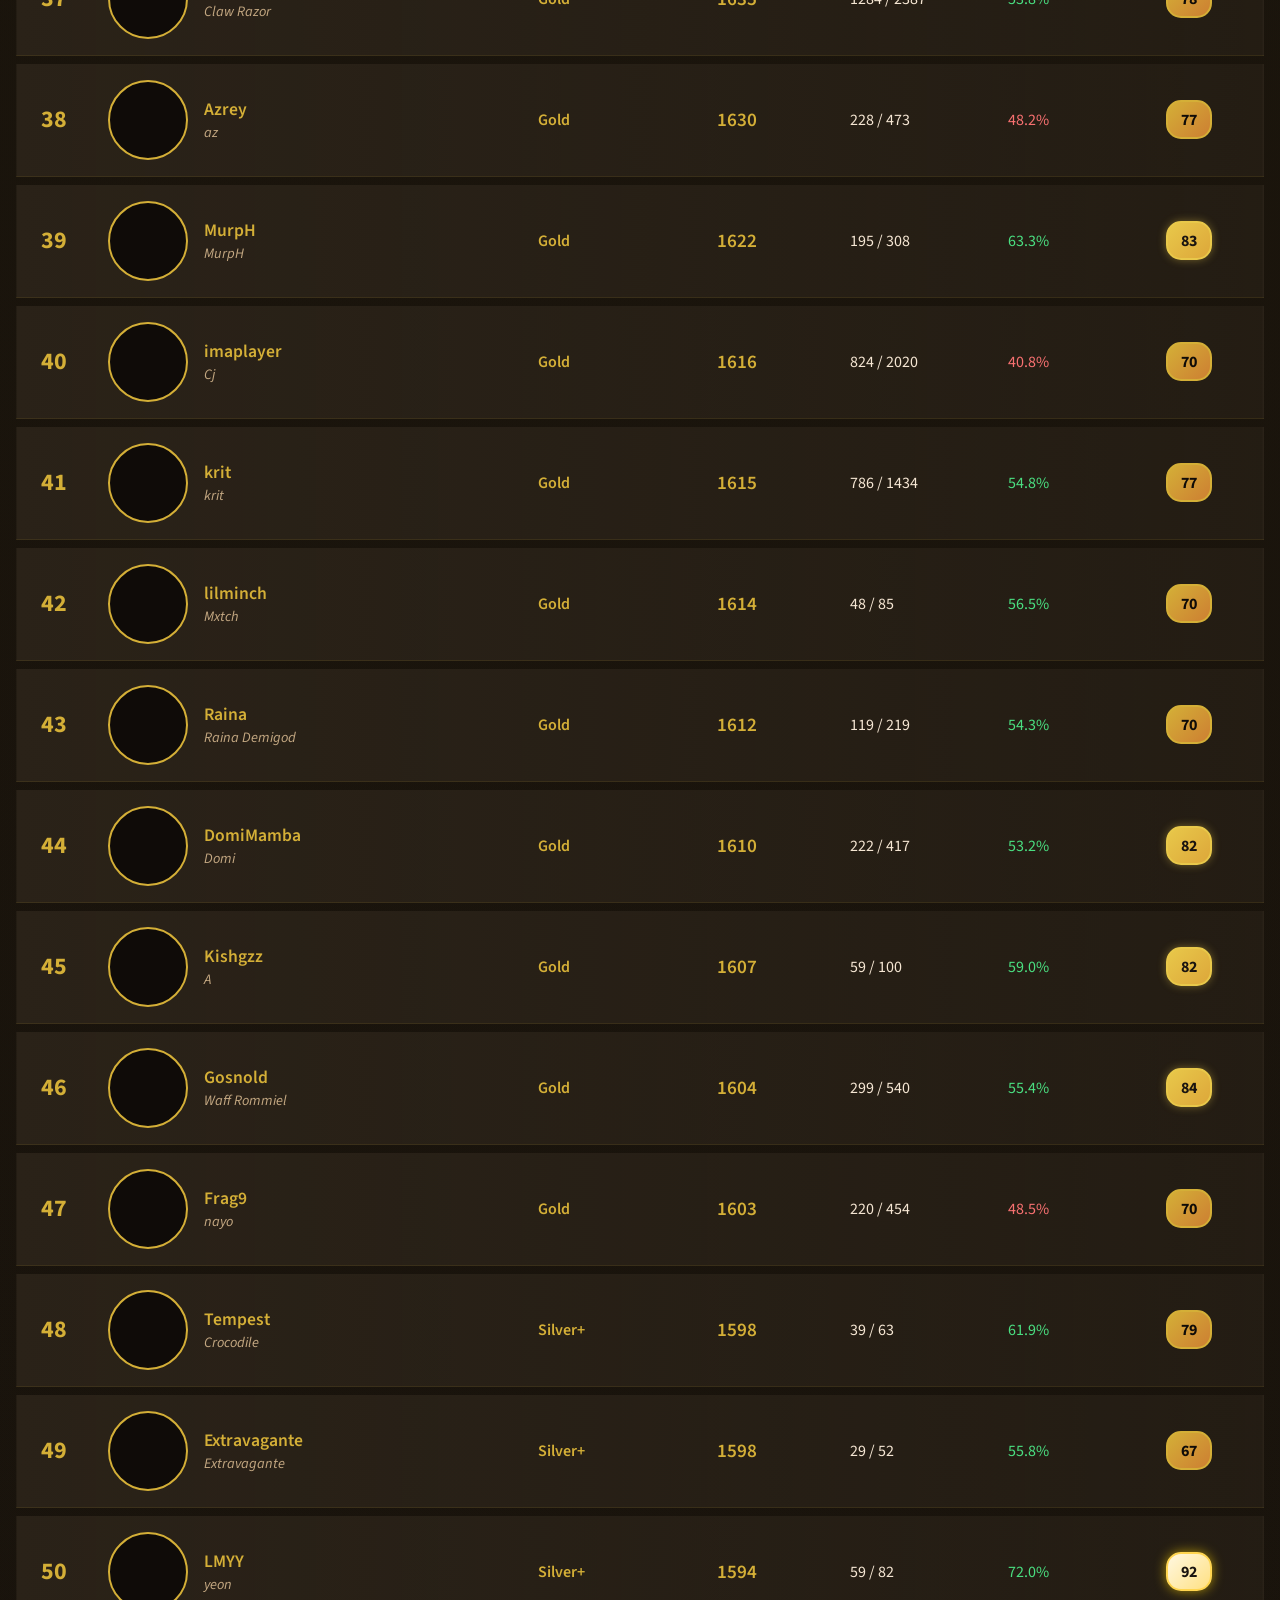
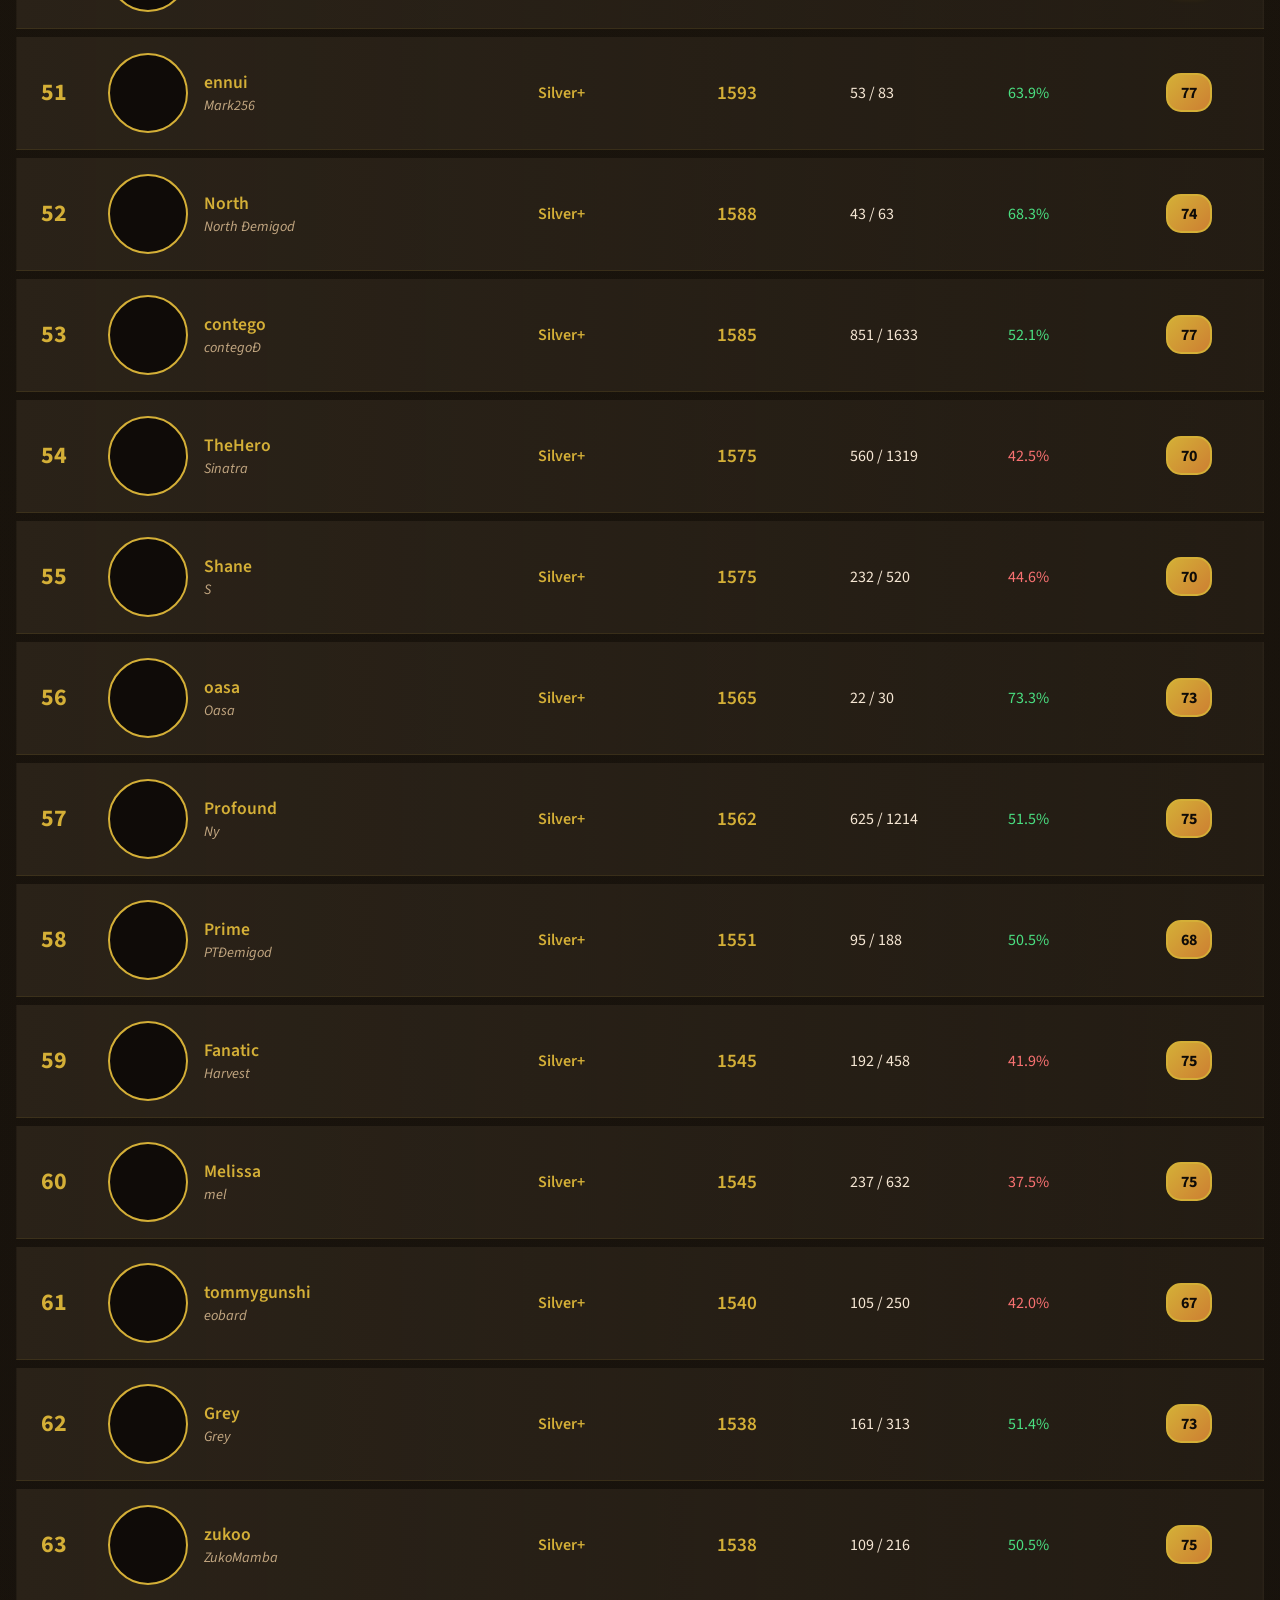
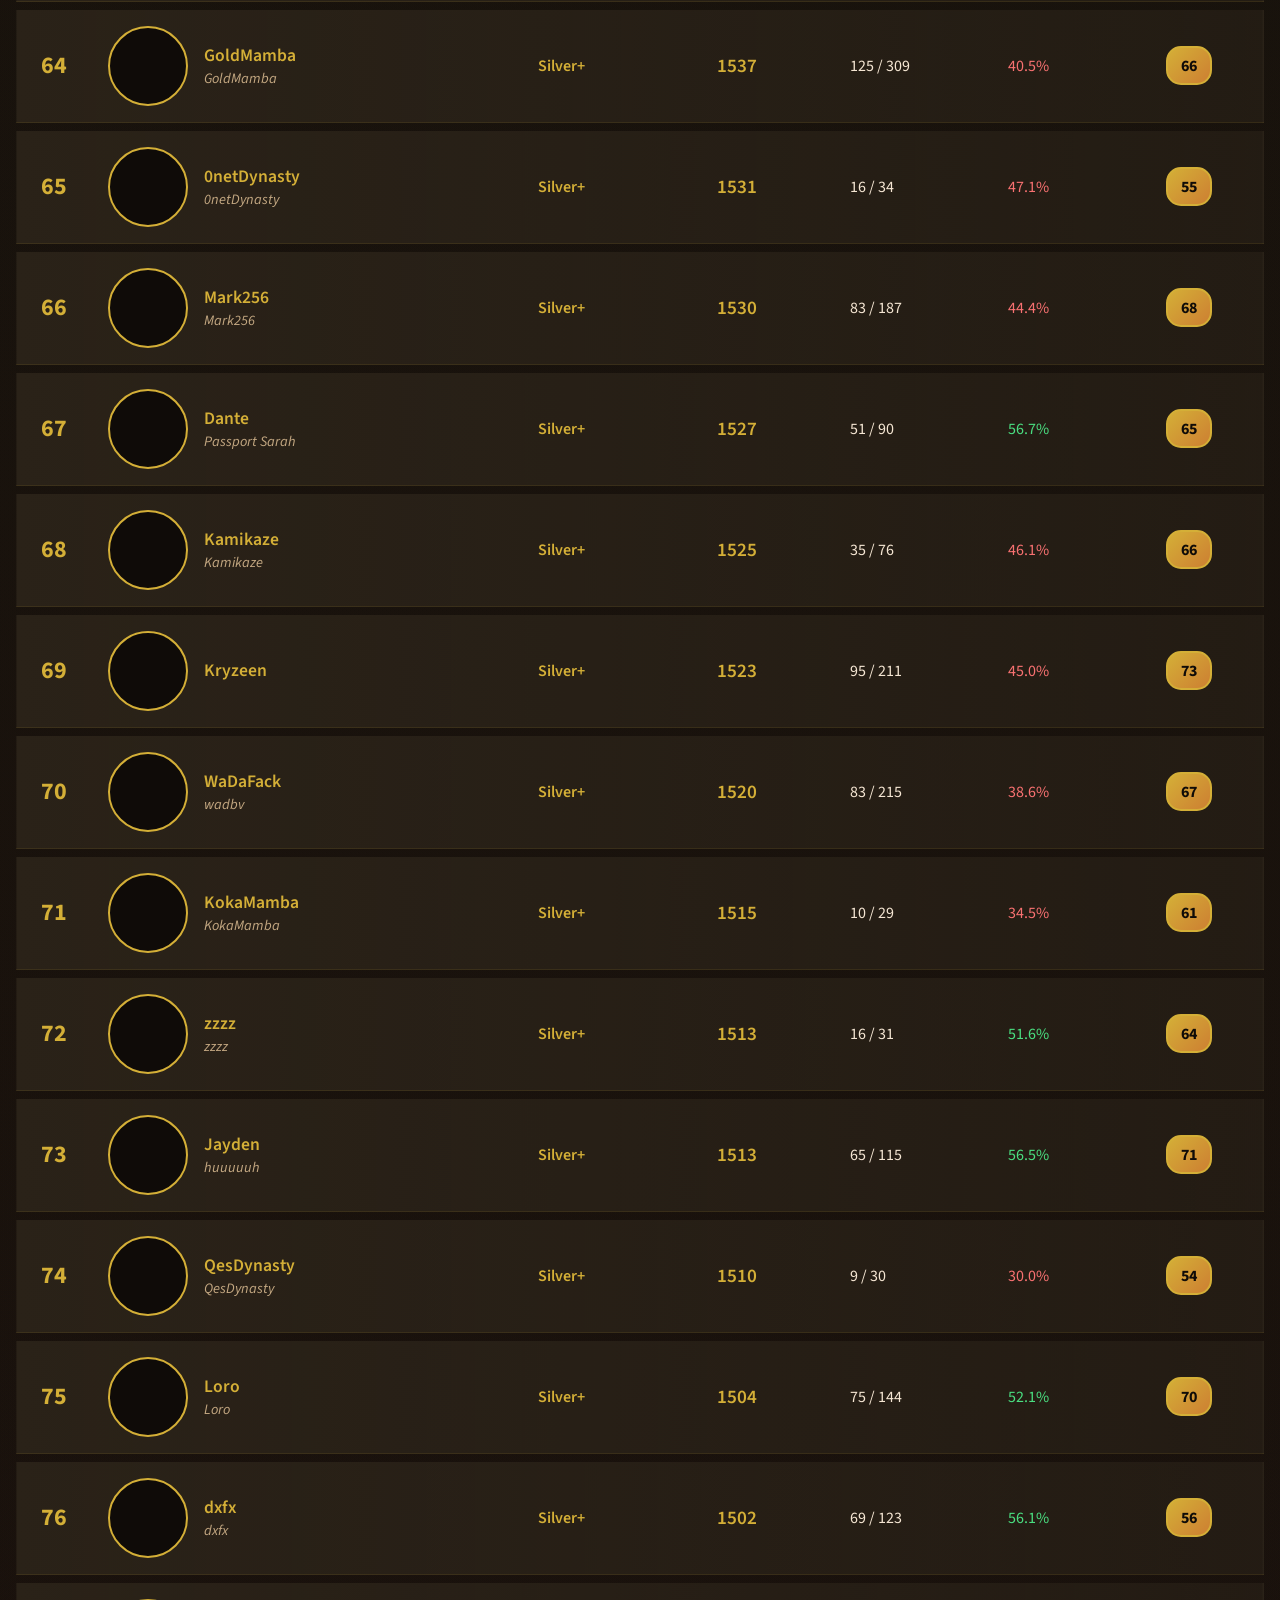
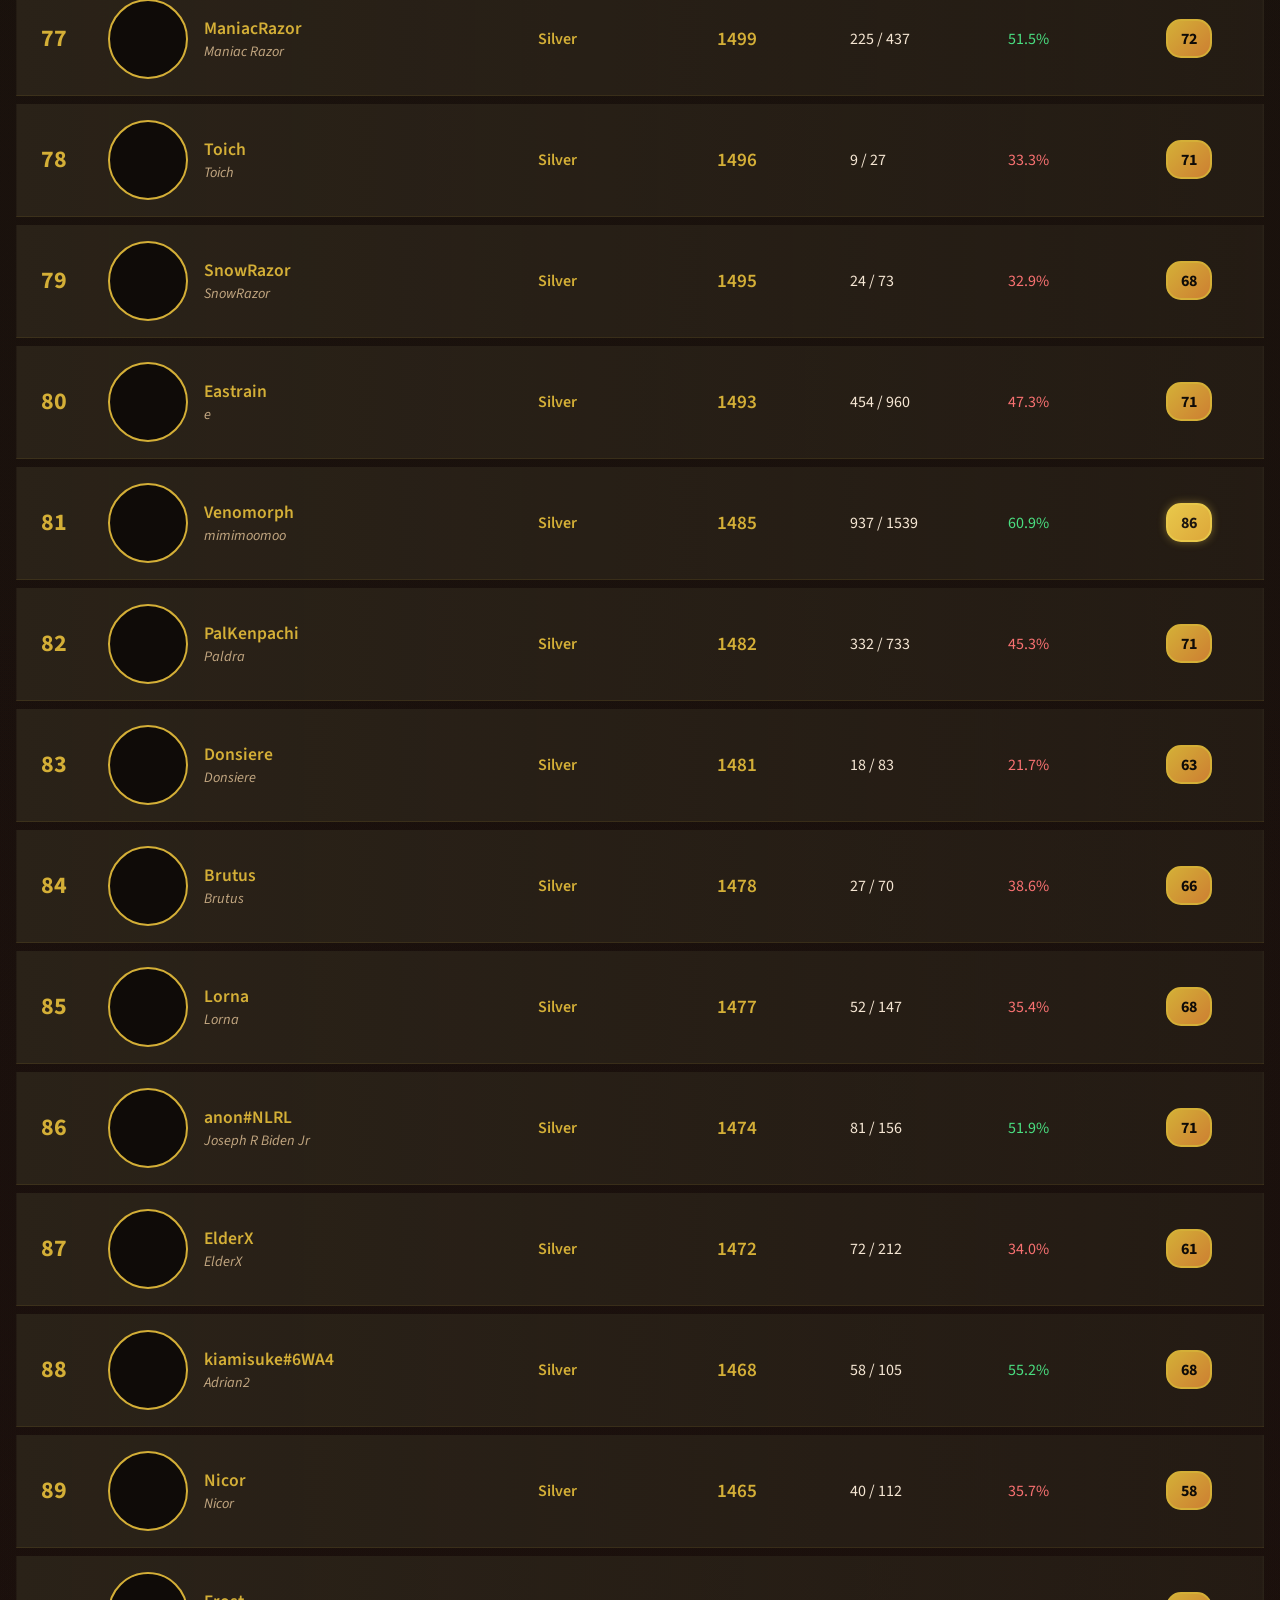
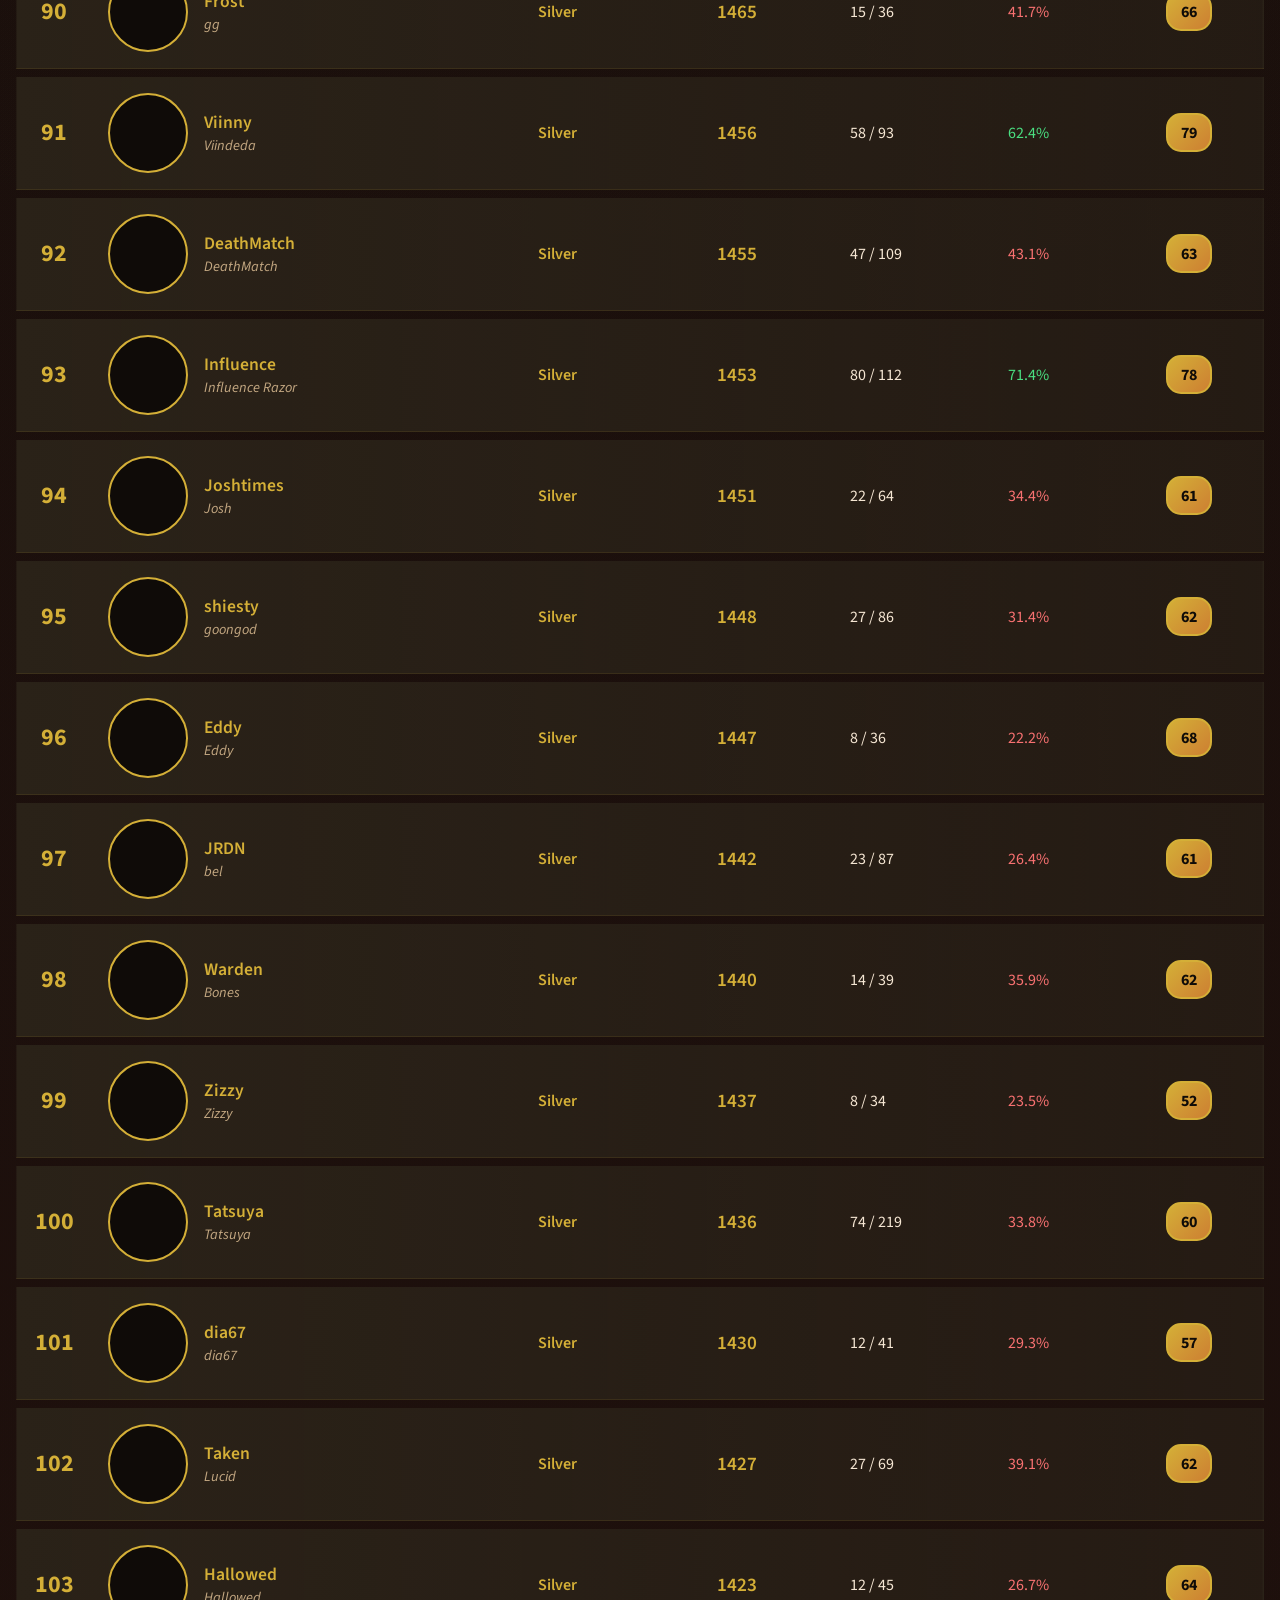
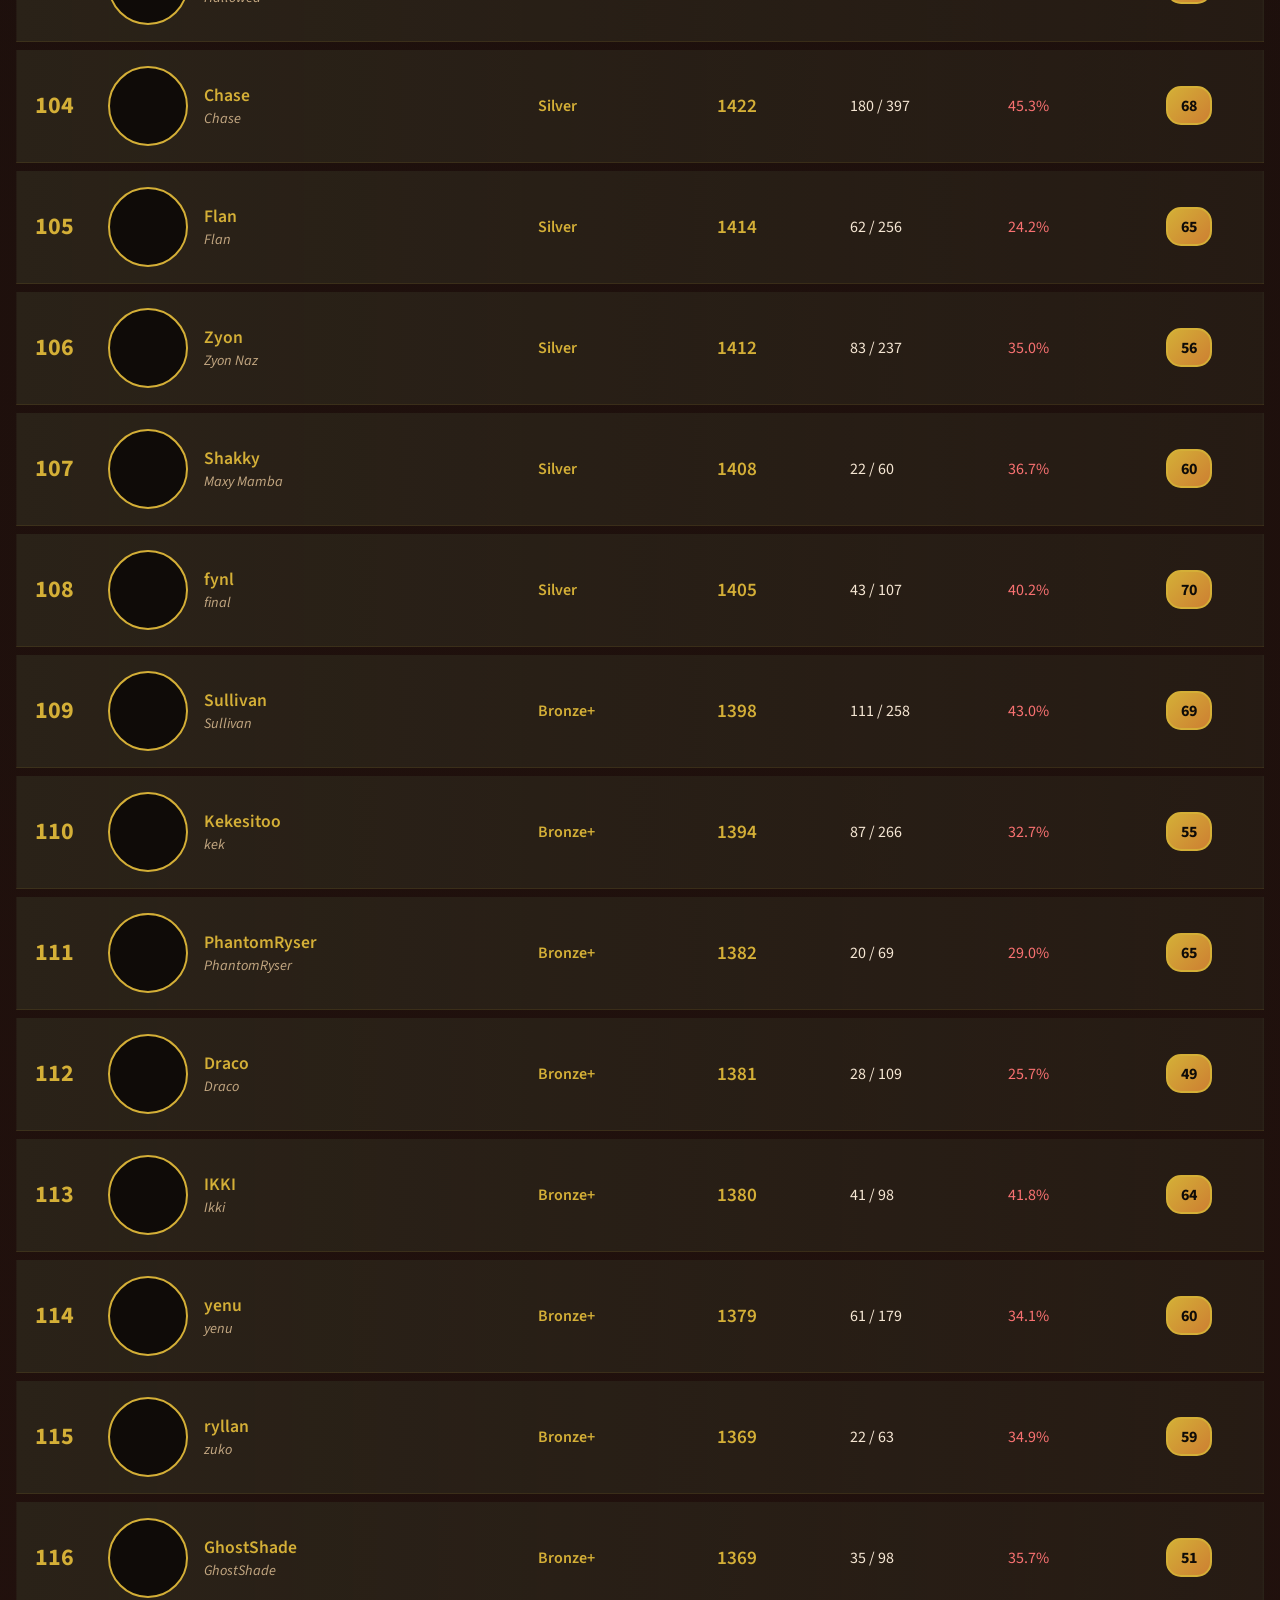
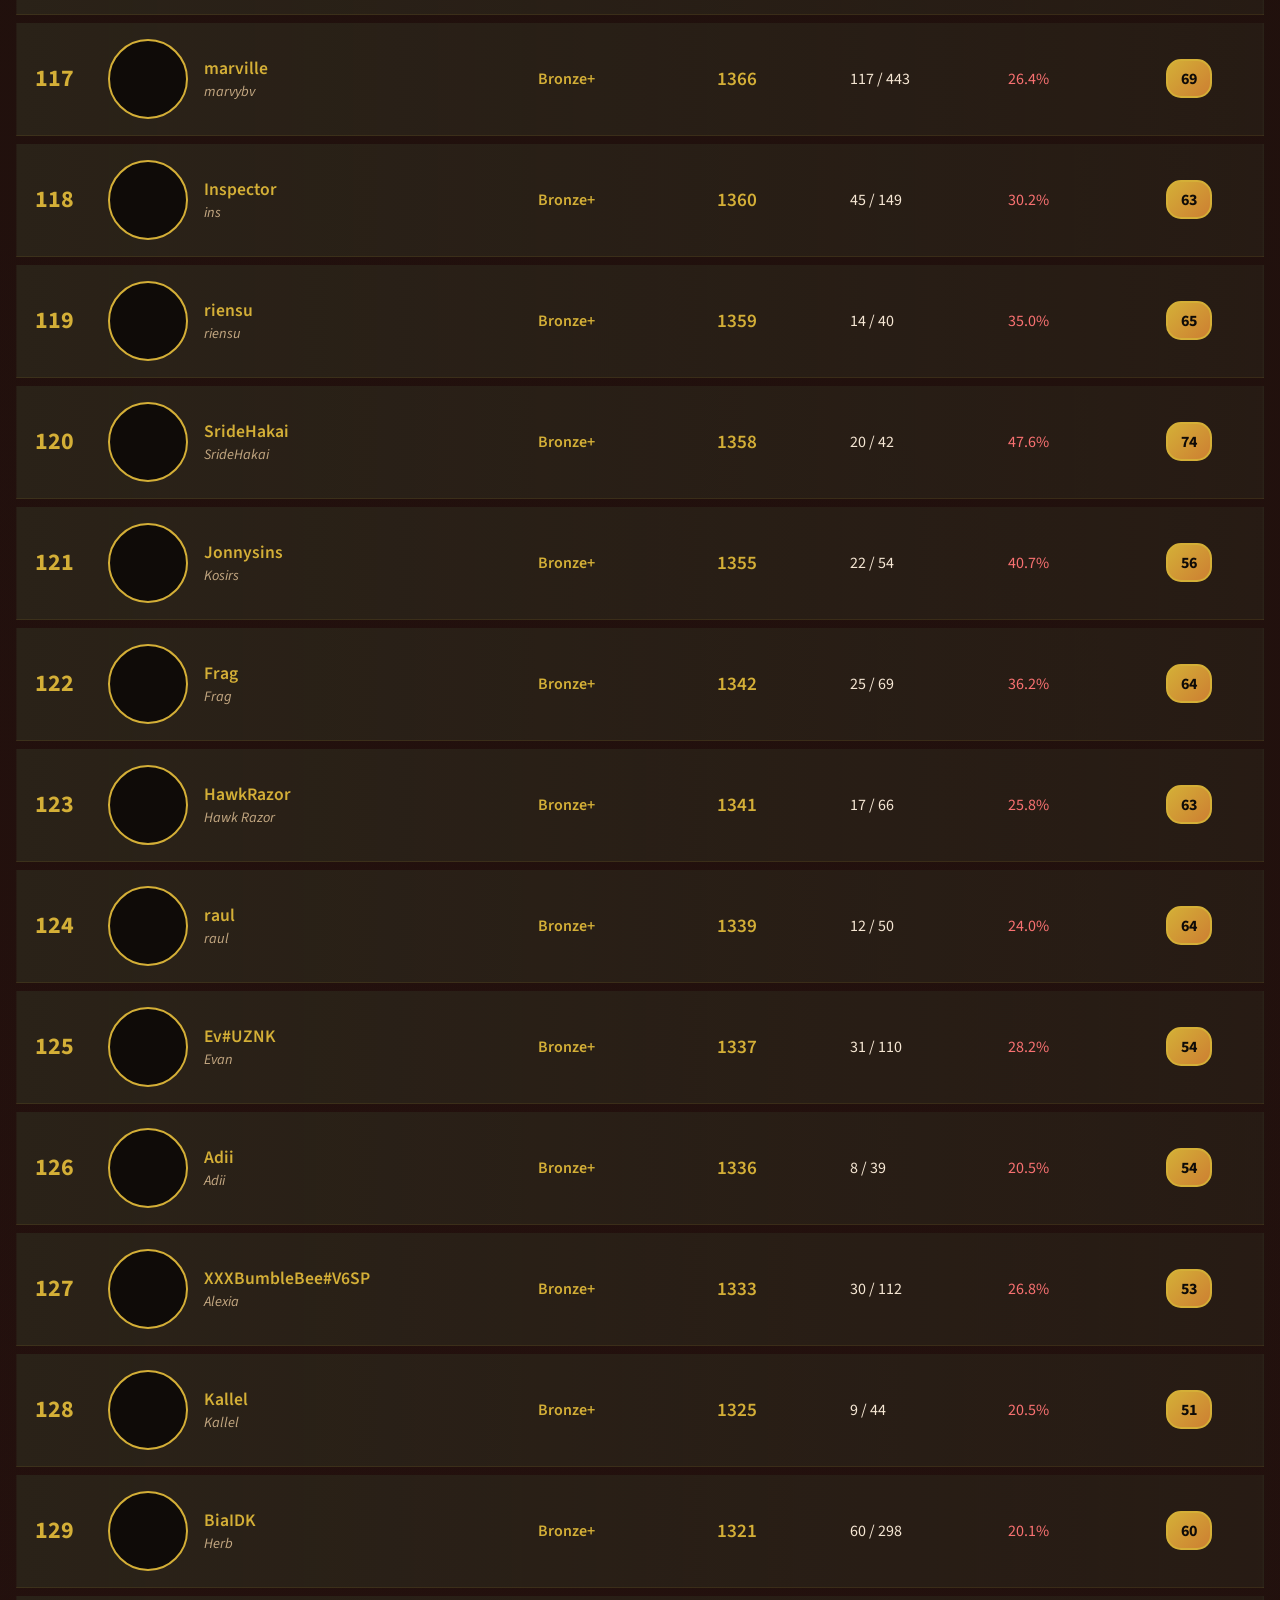
==== commit d9194987: "Add Discord OG embed with auto-generated Solo Leaderboard screenshot - Add Open Graph and Twitter Ca" ====
--- a/index.html
+++ b/index.html
@@ -4,6 +4,12 @@
     <meta charset="UTF-8">
     <meta name="viewport" content="width=device-width, initial-scale=1.0">
     <title>Brawlers Tavern - Stats & Leaderboards</title>
+    <meta property="og:title" content="Brawlers Tavern - Stats & Leaderboards">
+    <meta property="og:description" content="Live solo, team, CTF rankings and combat traits for Brawlers Tavern">
+    <meta property="og:image" content="https://stats.brawlerstavern.com/images/og-preview.png">
+    <meta property="og:url" content="https://stats.brawlerstavern.com">
+    <meta property="og:type" content="website">
+    <meta name="twitter:card" content="summary_large_image">
     <link rel="icon" type="image/png" href="https://brawlerstavern.com/assets/images/favicon.png">
     <link href="https://fonts.googleapis.com/css2?family=Cinzel:wght@400;600;700;900&family=MedievalSharp&family=Source+Sans+3:ital,wght@0,400;0,600;0,700;0,900;1,400&display=swap" rel="stylesheet">
     <link rel="stylesheet" href="styles.css">
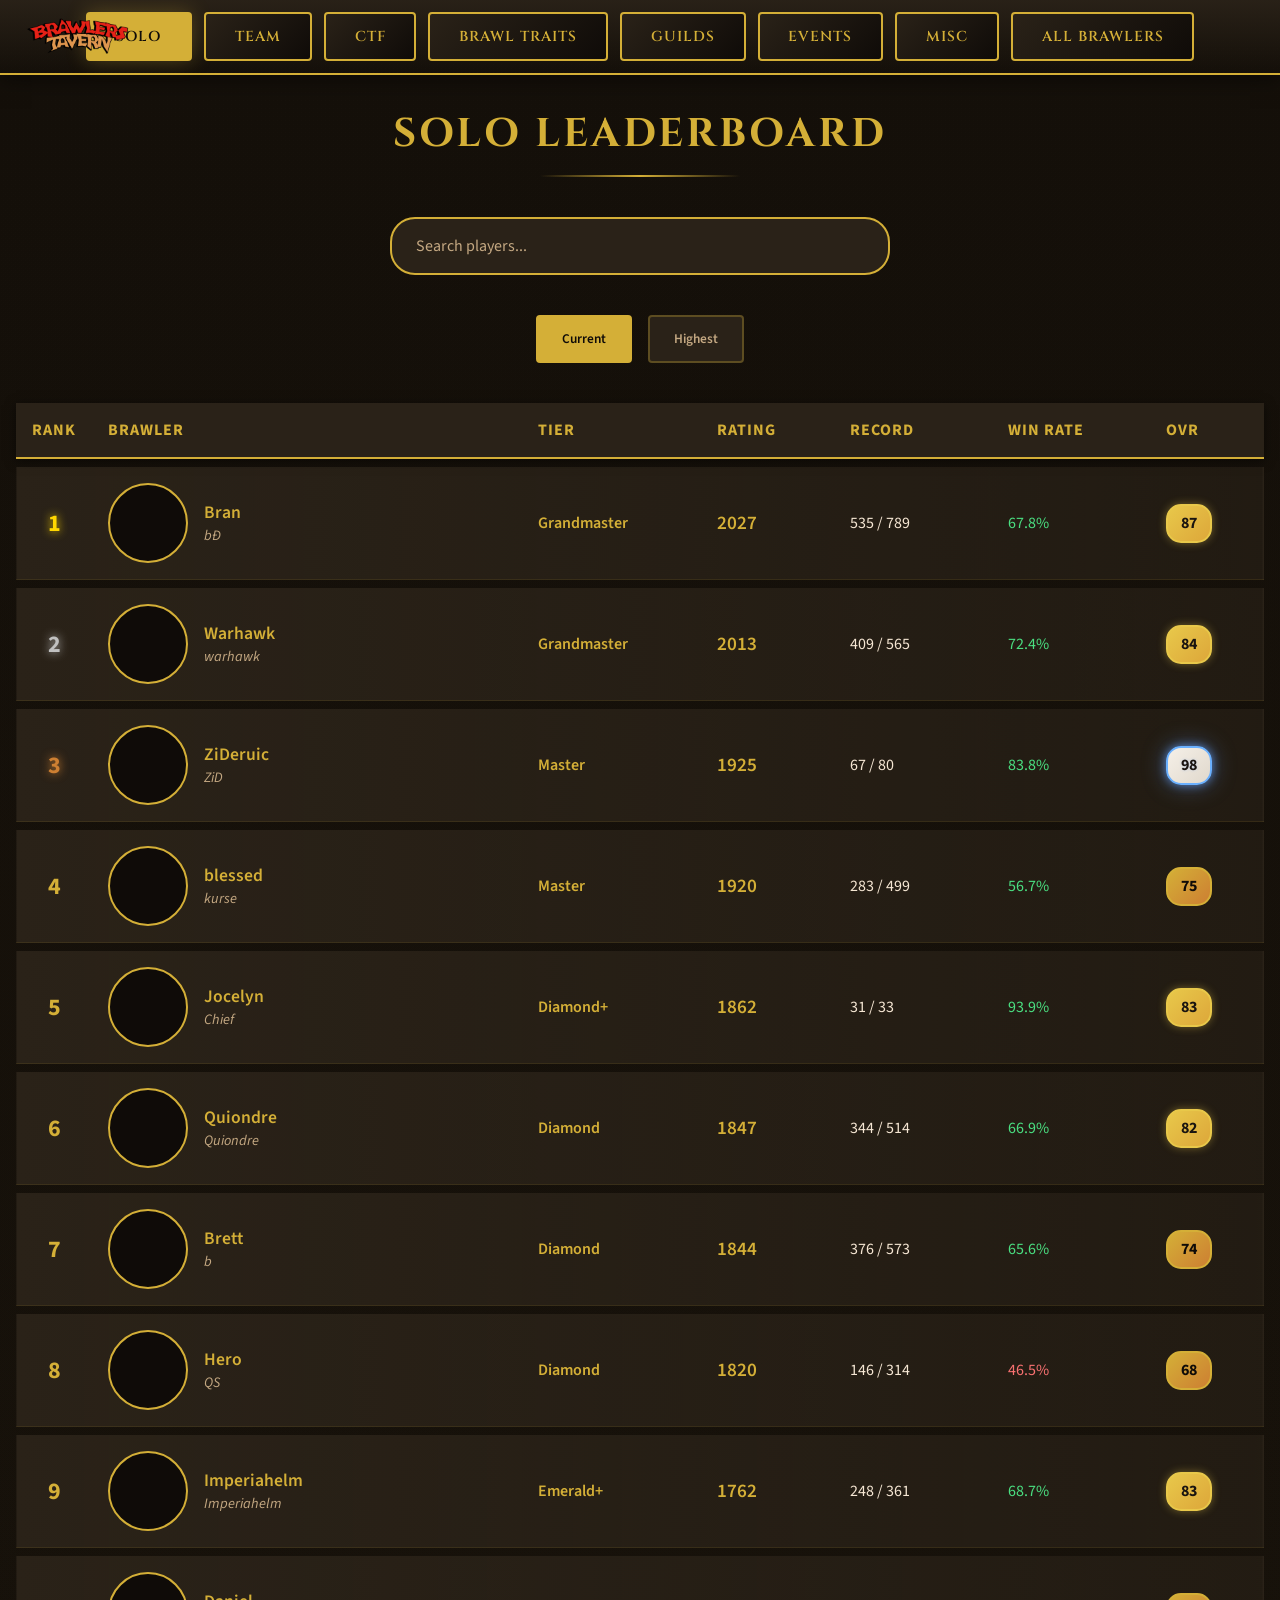
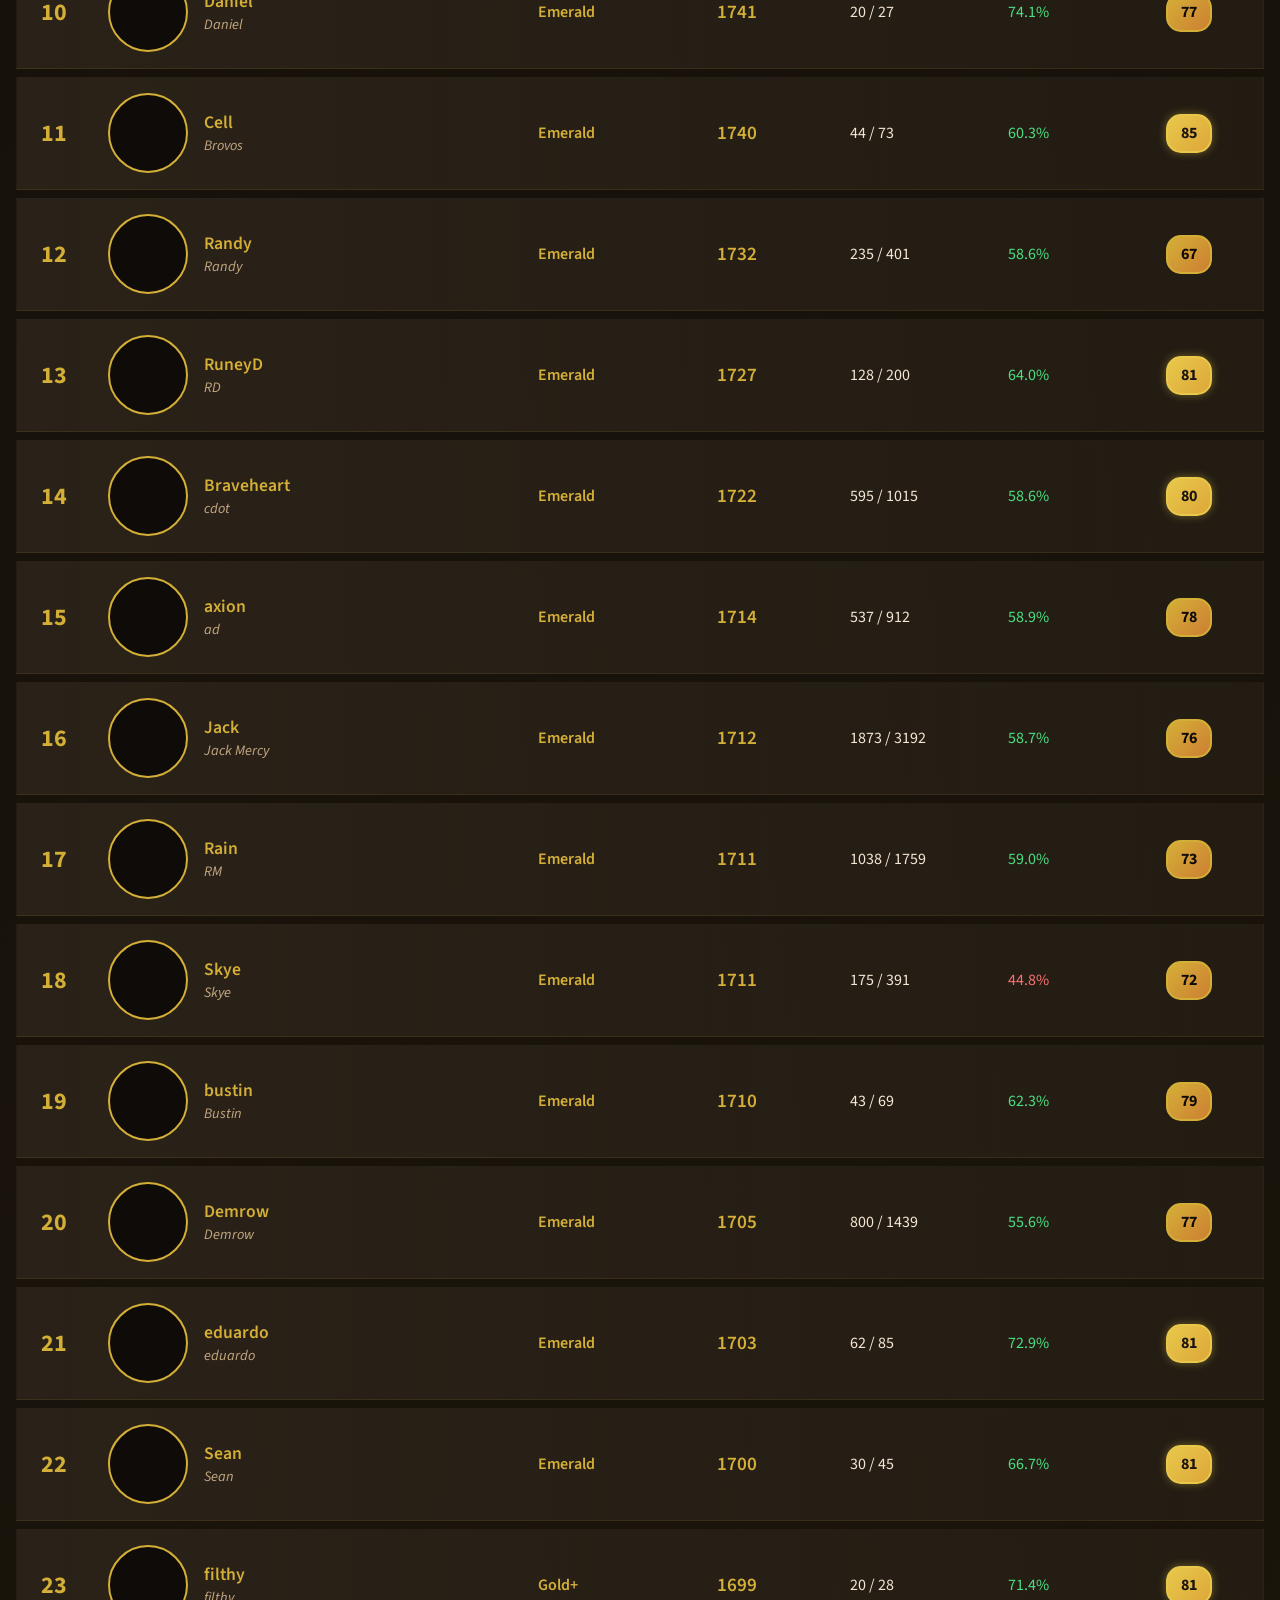
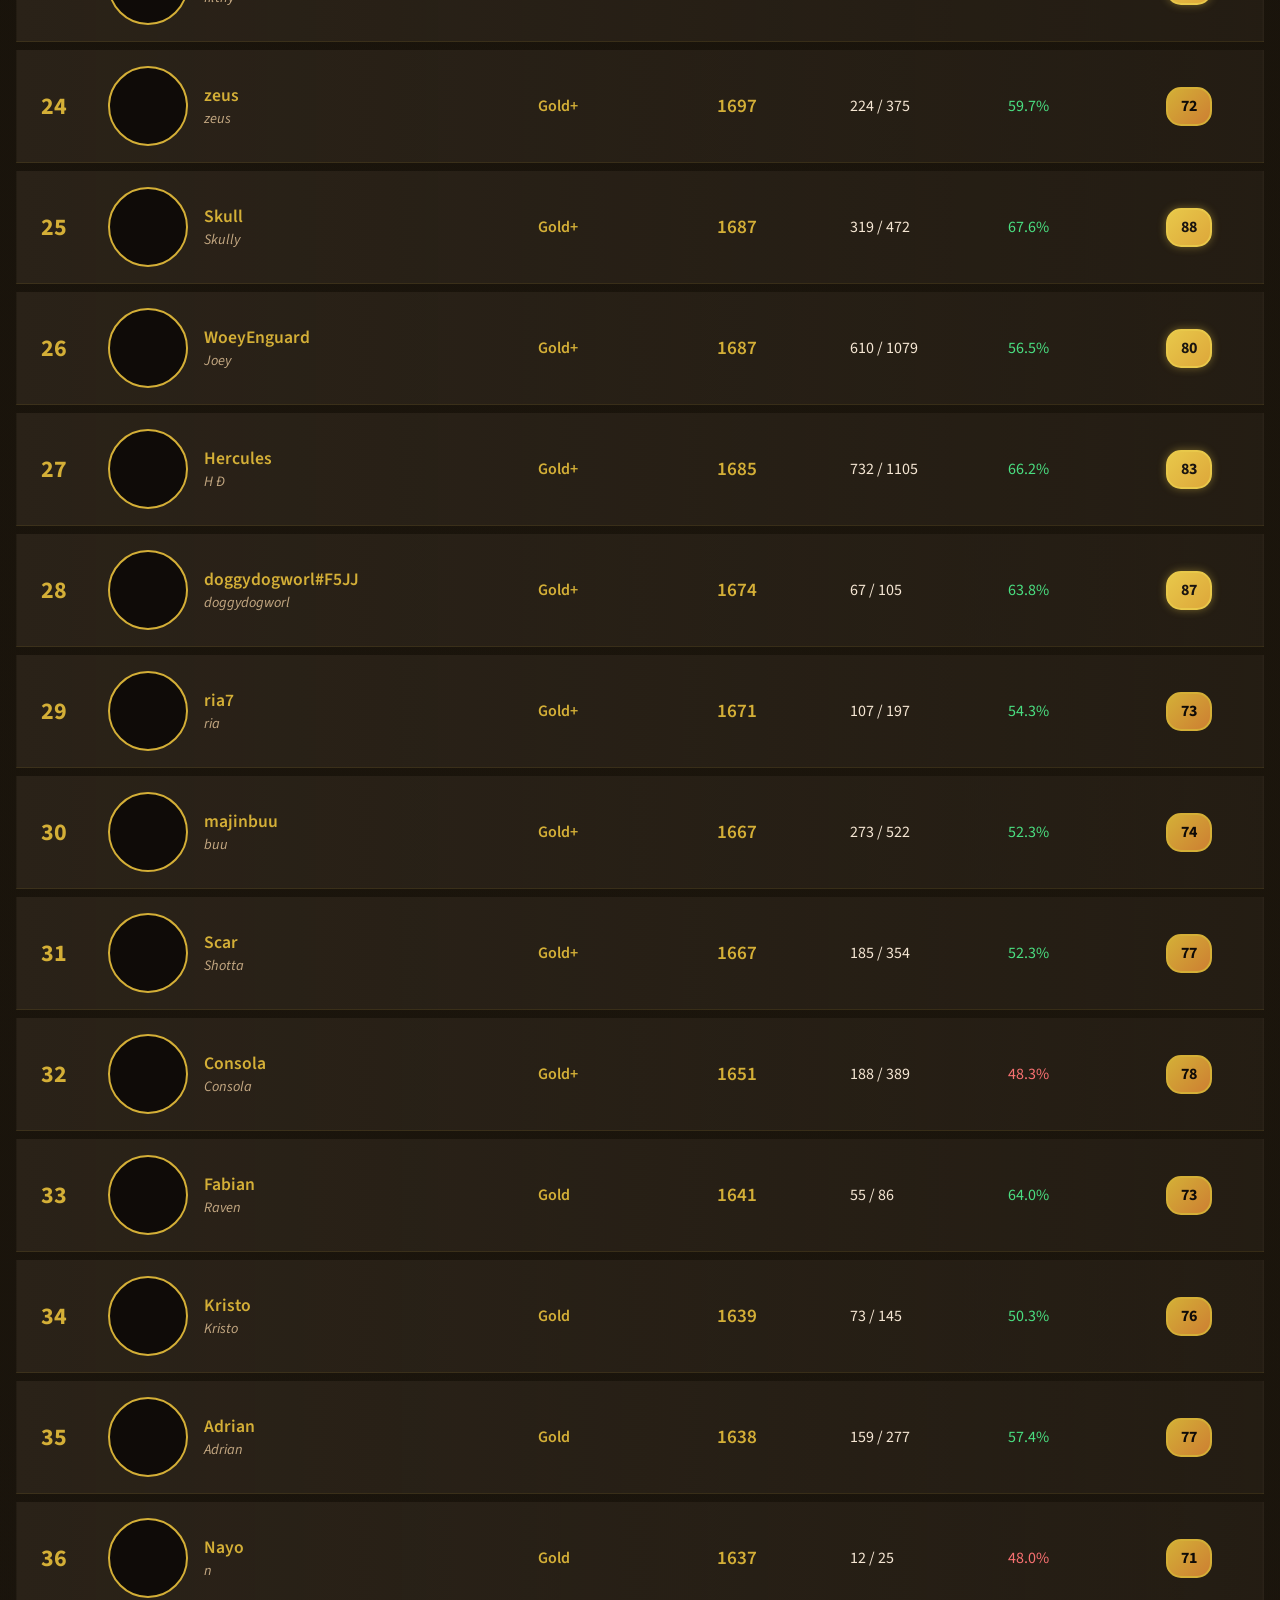
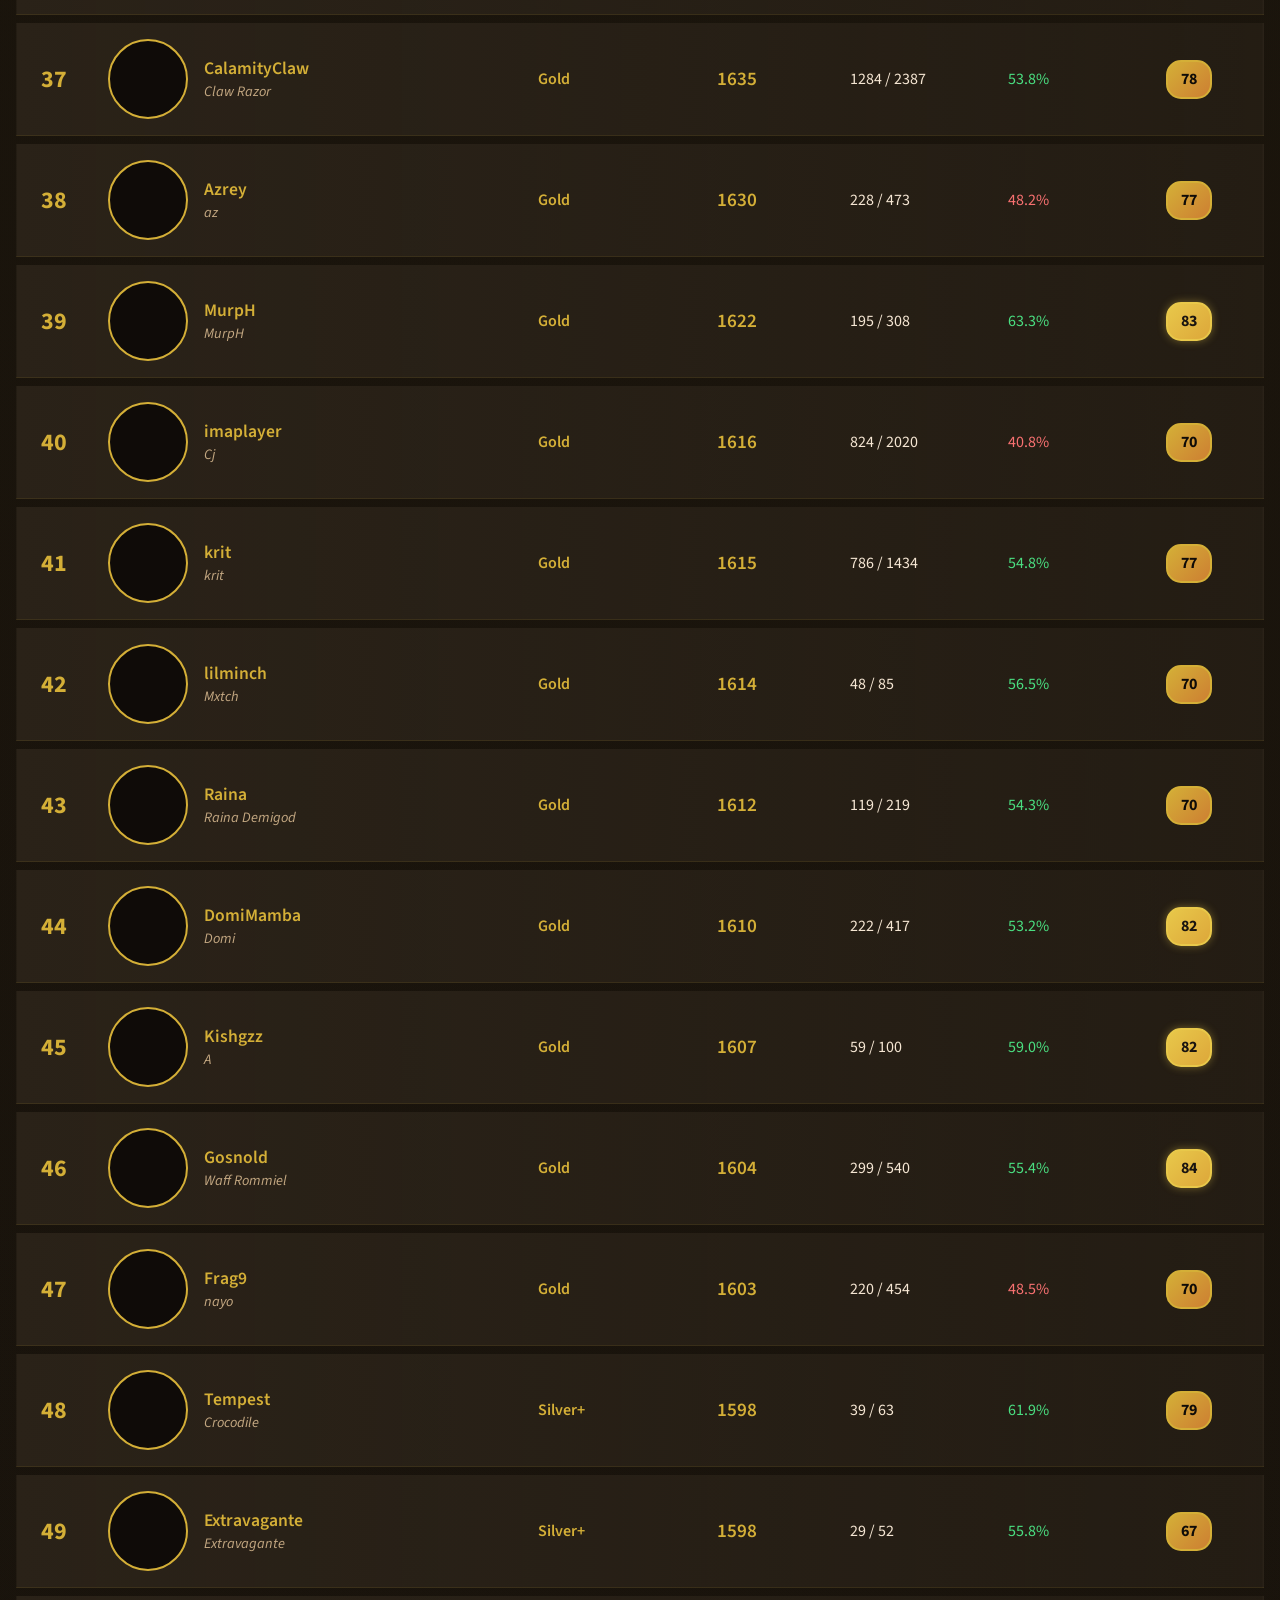
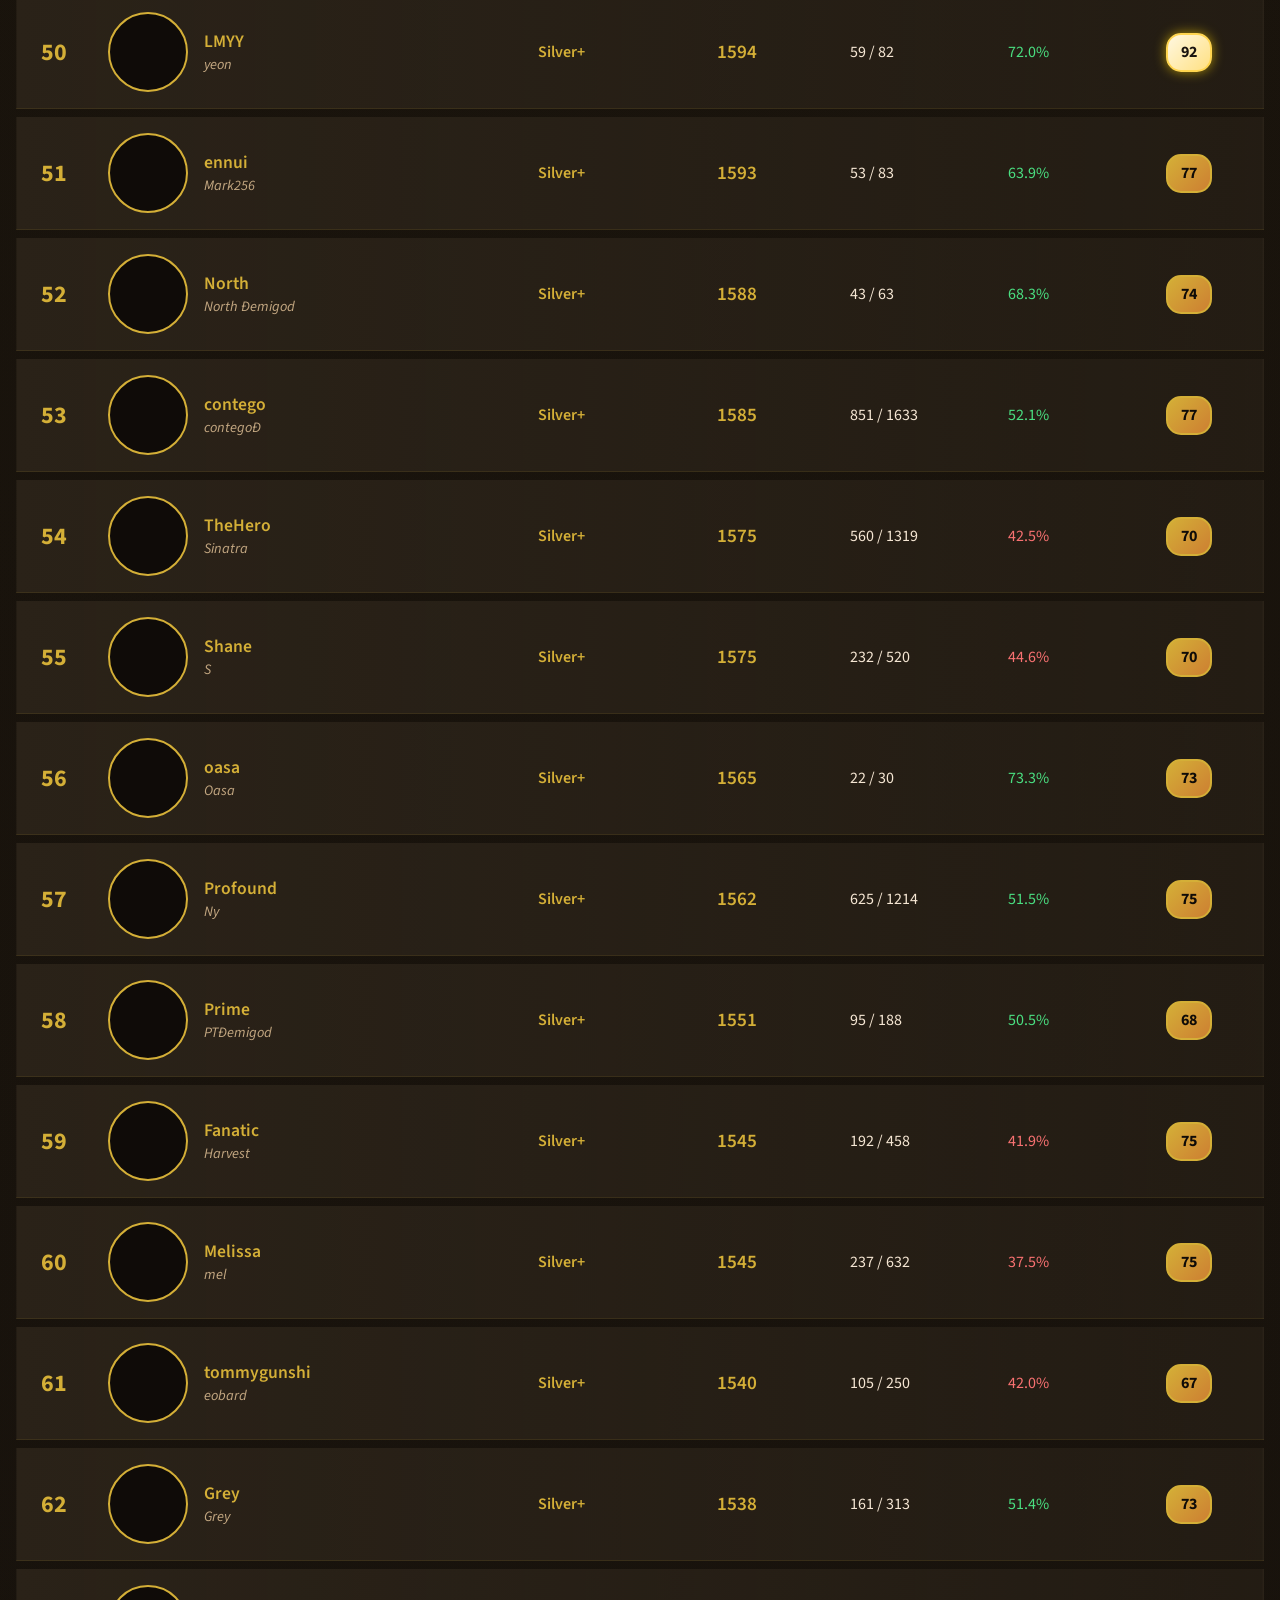
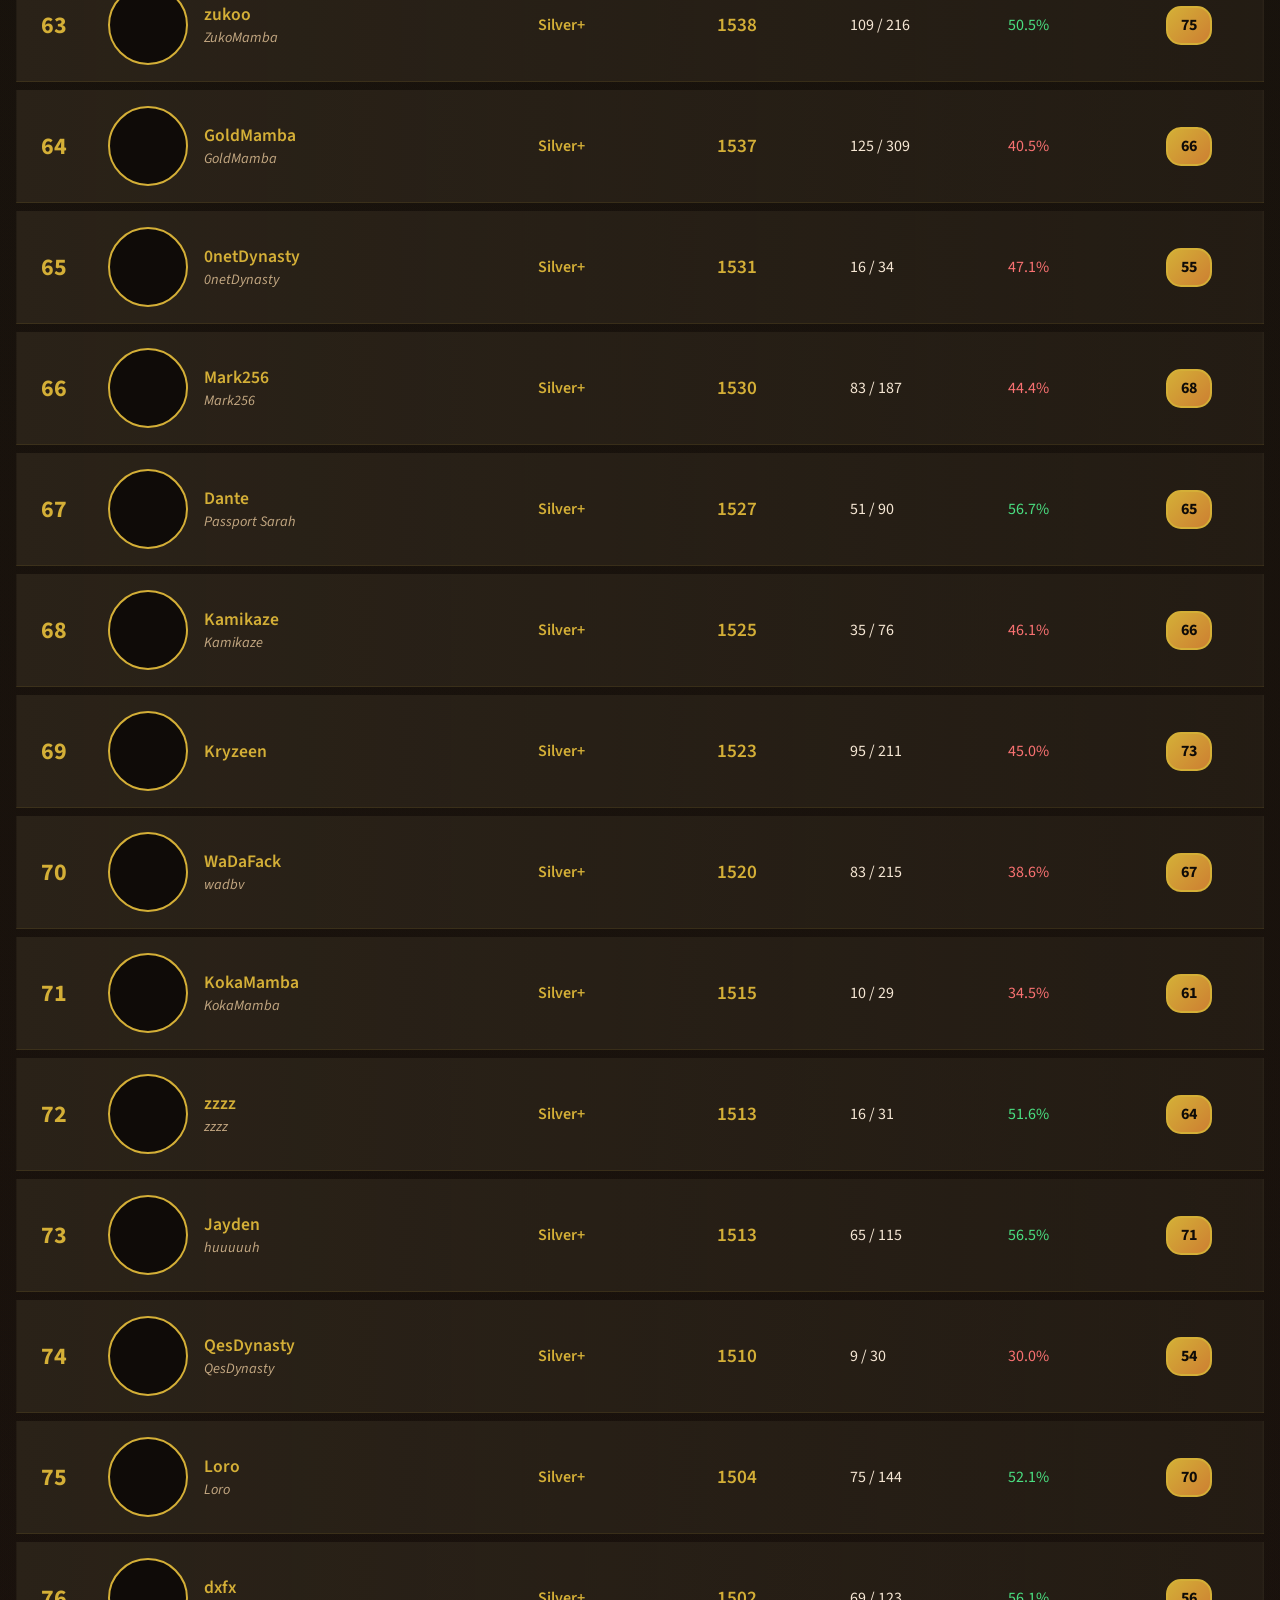
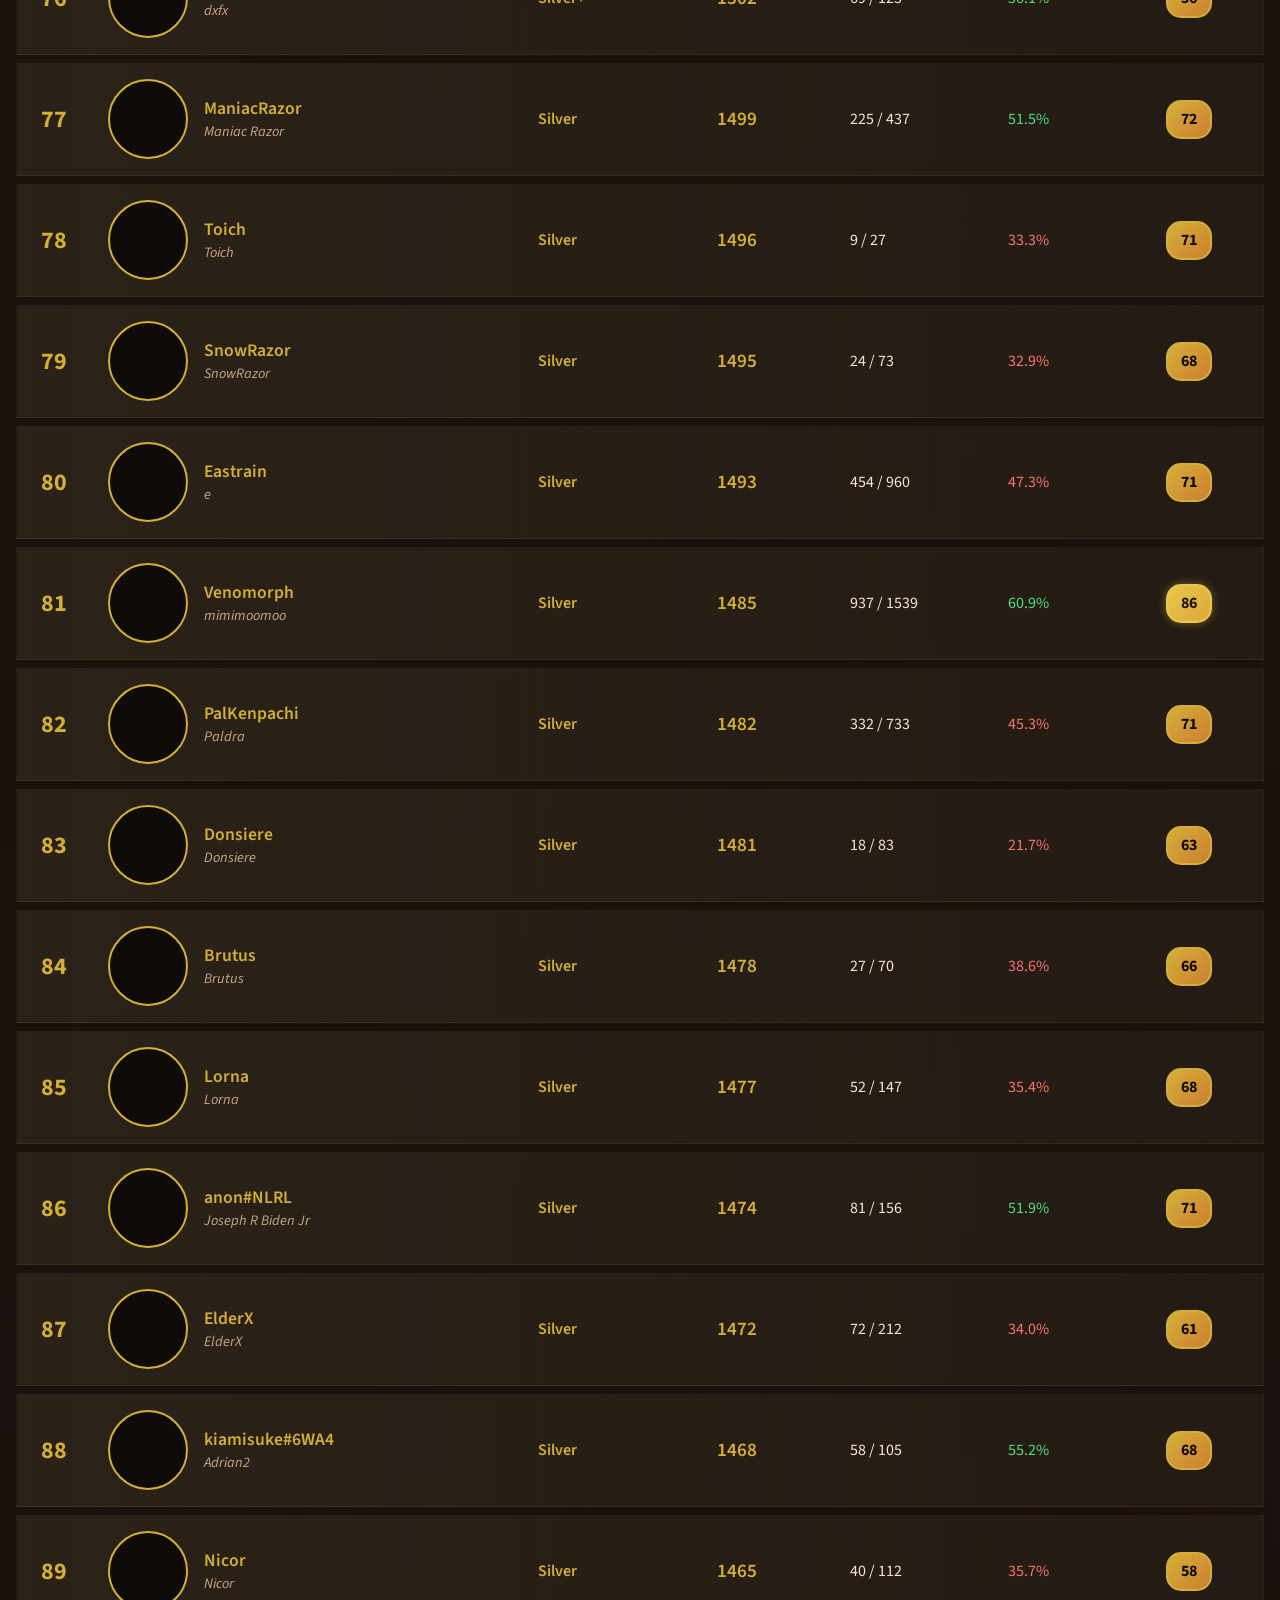
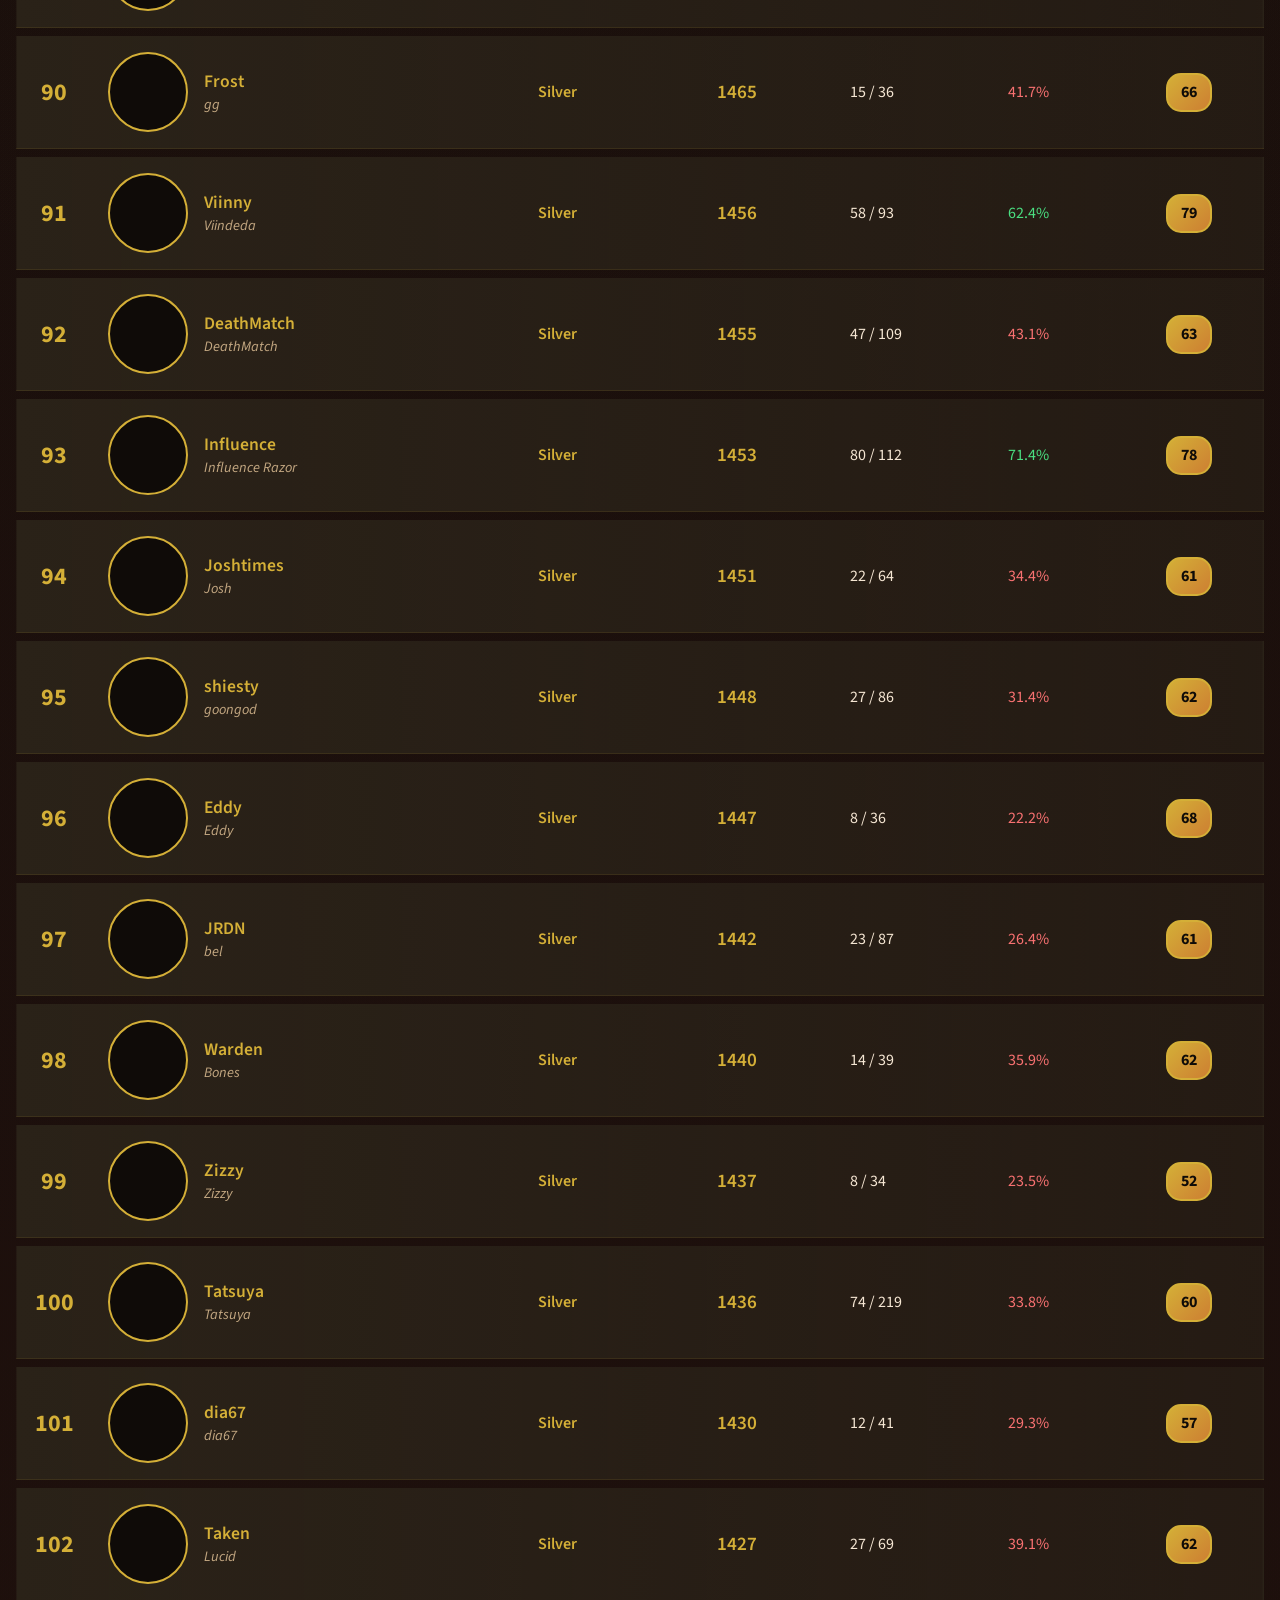
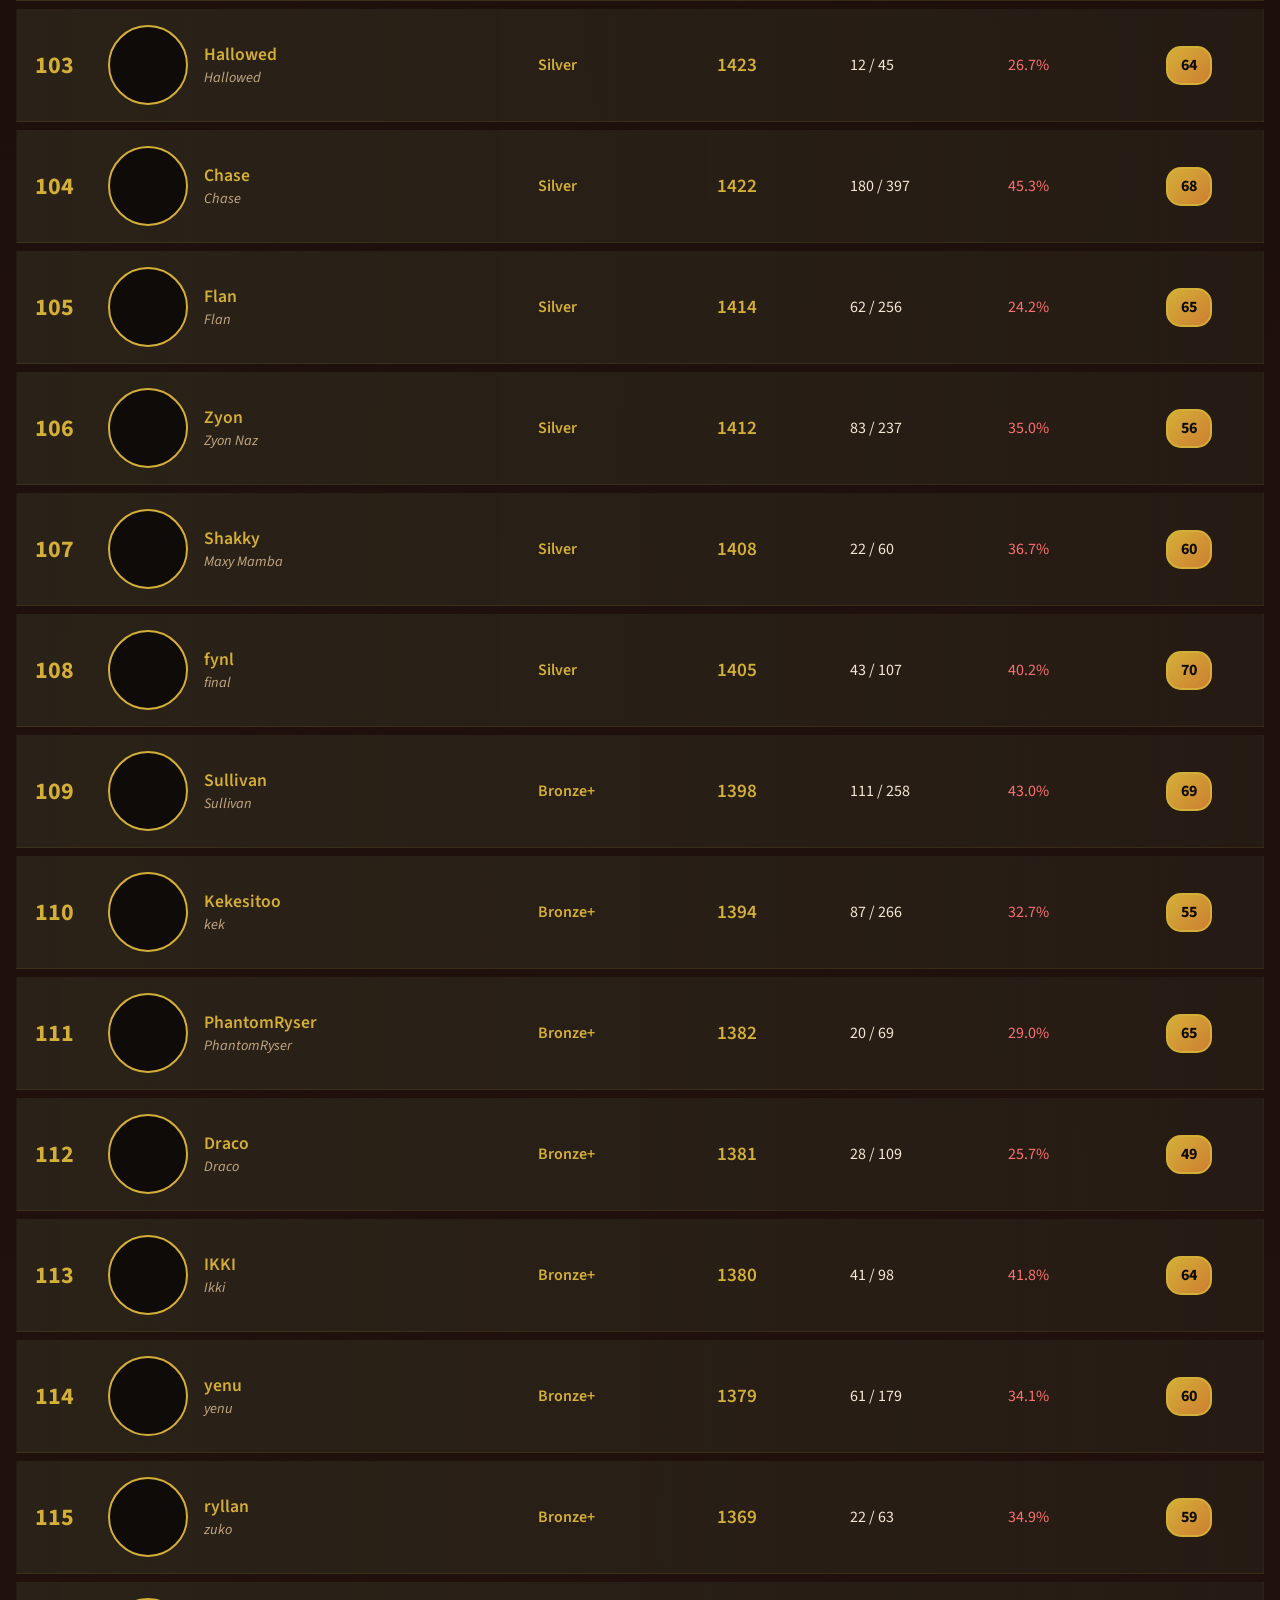
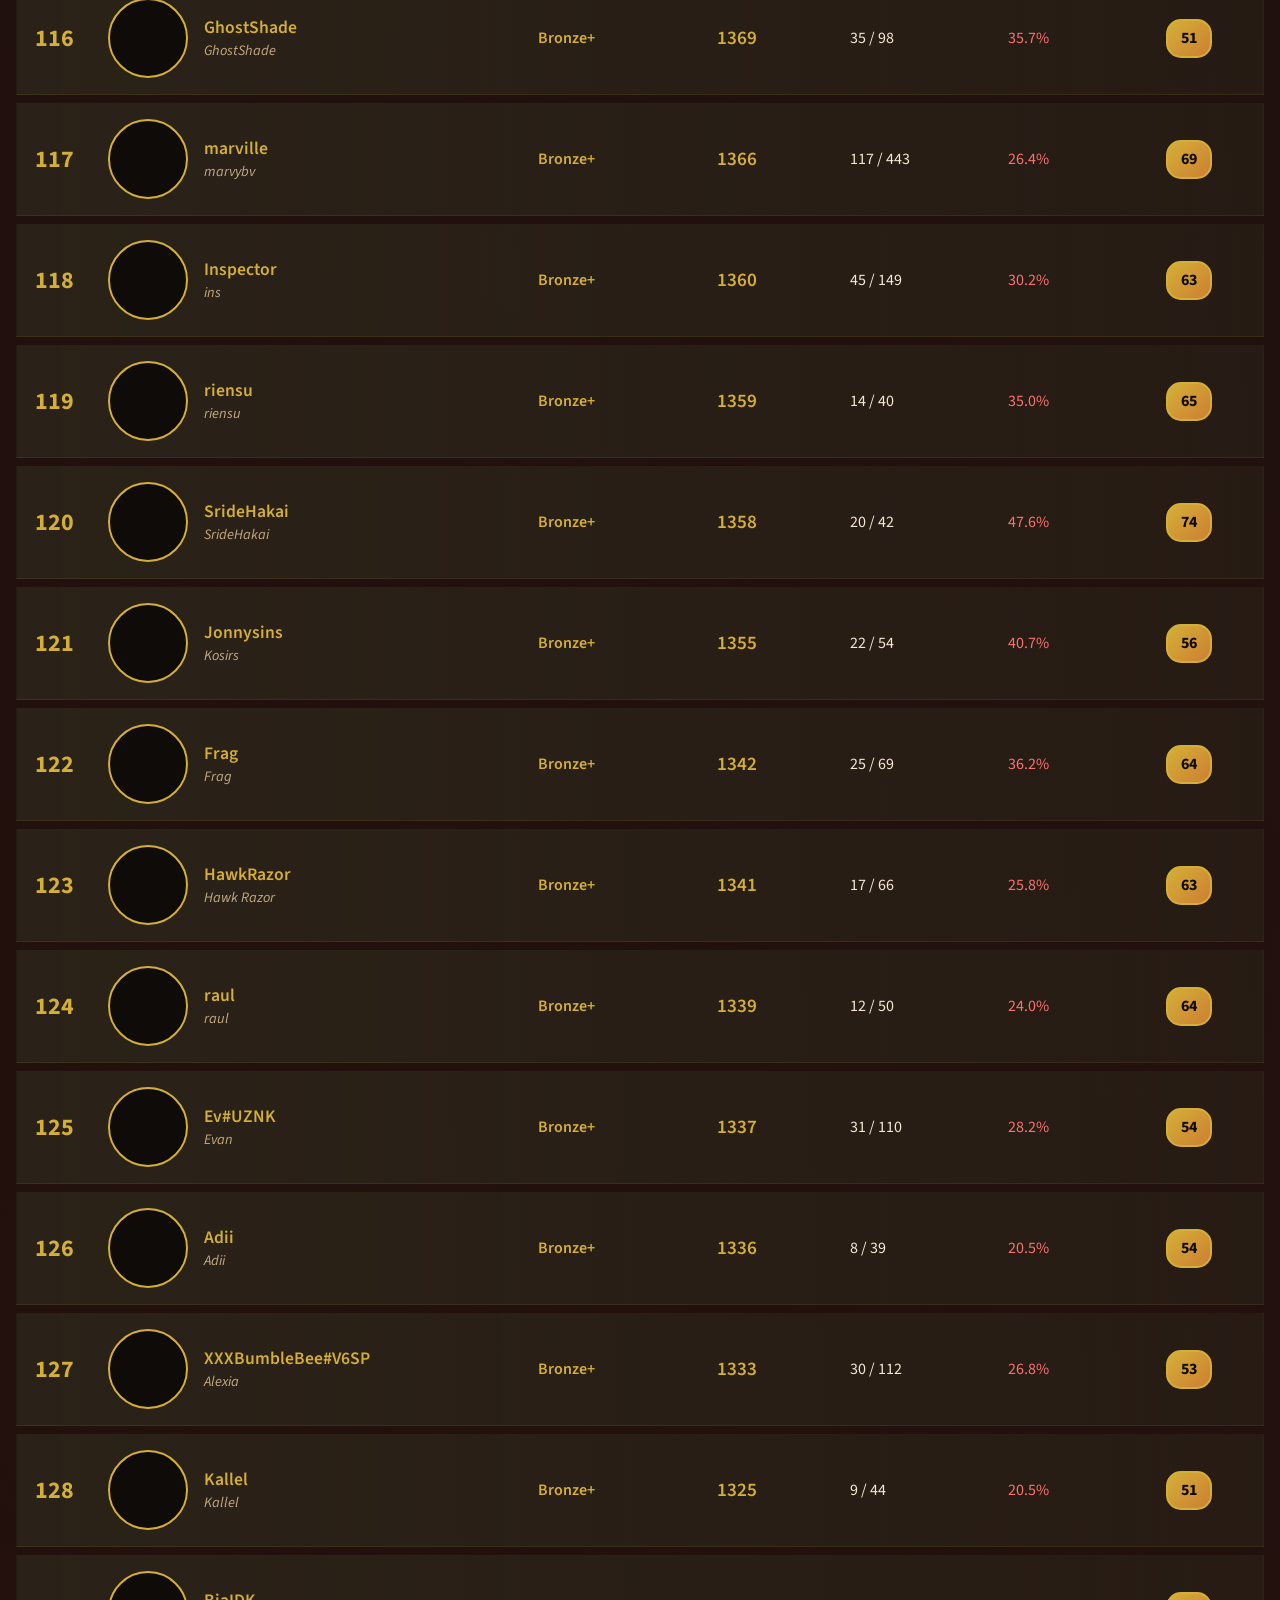
==== commit ad1b718e: "Add Solo/Team tabs, Misc leaderboard, CTF sort fix, and methodology cleanup - Add Current/Highest ta" ====
--- a/index.html
+++ b/index.html
@@ -23,6 +23,7 @@
             <button class="nav-btn" onclick="showSection('traits-leaderboard')">Brawl Traits</button>
             <button class="nav-btn" onclick="showSection('guild-leaderboard')">Guilds</button>
             <button class="nav-btn" onclick="showSection('events-leaderboard')">Events</button>
+            <button class="nav-btn" onclick="showSection('general-leaderboard')">Misc</button>
             <button class="nav-btn" onclick="showSection('brawlers')">All Brawlers</button>
         </nav>
         <div class="header-logo">
@@ -37,6 +38,10 @@
             <div class="search-bar">
                 <input type="text" class="search-input" placeholder="Search players..." onkeyup="filterLeaderboard(this.value, 'solo-table-container')">
             </div>
+            <div class="ctf-tabs" id="solo-tabs">
+                <button class="ctf-tab active" onclick="showSoloTab('current')">Current</button>
+                <button class="ctf-tab" onclick="showSoloTab('highest')">Highest</button>
+            </div>
             <div id="solo-table-container">
                 <div class="loading">Loading leaderboard...</div>
             </div>
@@ -47,6 +52,10 @@
             <h2 class="section-title">Team Leaderboard</h2>
             <div class="search-bar">
                 <input type="text" class="search-input" placeholder="Search players..." onkeyup="filterLeaderboard(this.value, 'team-table-container')">
+            </div>
+            <div class="ctf-tabs" id="team-tabs">
+                <button class="ctf-tab active" onclick="showTeamTab('current')">Current</button>
+                <button class="ctf-tab" onclick="showTeamTab('highest')">Highest</button>
             </div>
             <div id="team-table-container">
                 <div class="loading">Loading leaderboard...</div>
@@ -146,6 +155,17 @@
             </div>
         </section>
 
+        <!-- Misc Leaderboard -->
+        <section id="general-leaderboard" class="section">
+            <h2 class="section-title">Misc Leaderboard</h2>
+            <div class="search-bar">
+                <input type="text" class="search-input" placeholder="Search players..." onkeyup="filterLeaderboard(this.value, 'general-table-container')">
+            </div>
+            <div id="general-table-container">
+                <div class="loading">Loading leaderboard...</div>
+            </div>
+        </section>
+
         <!-- All Brawlers Section -->
         <section id="brawlers" class="section">
             <h2 class="section-title">All Brawlers</h2>
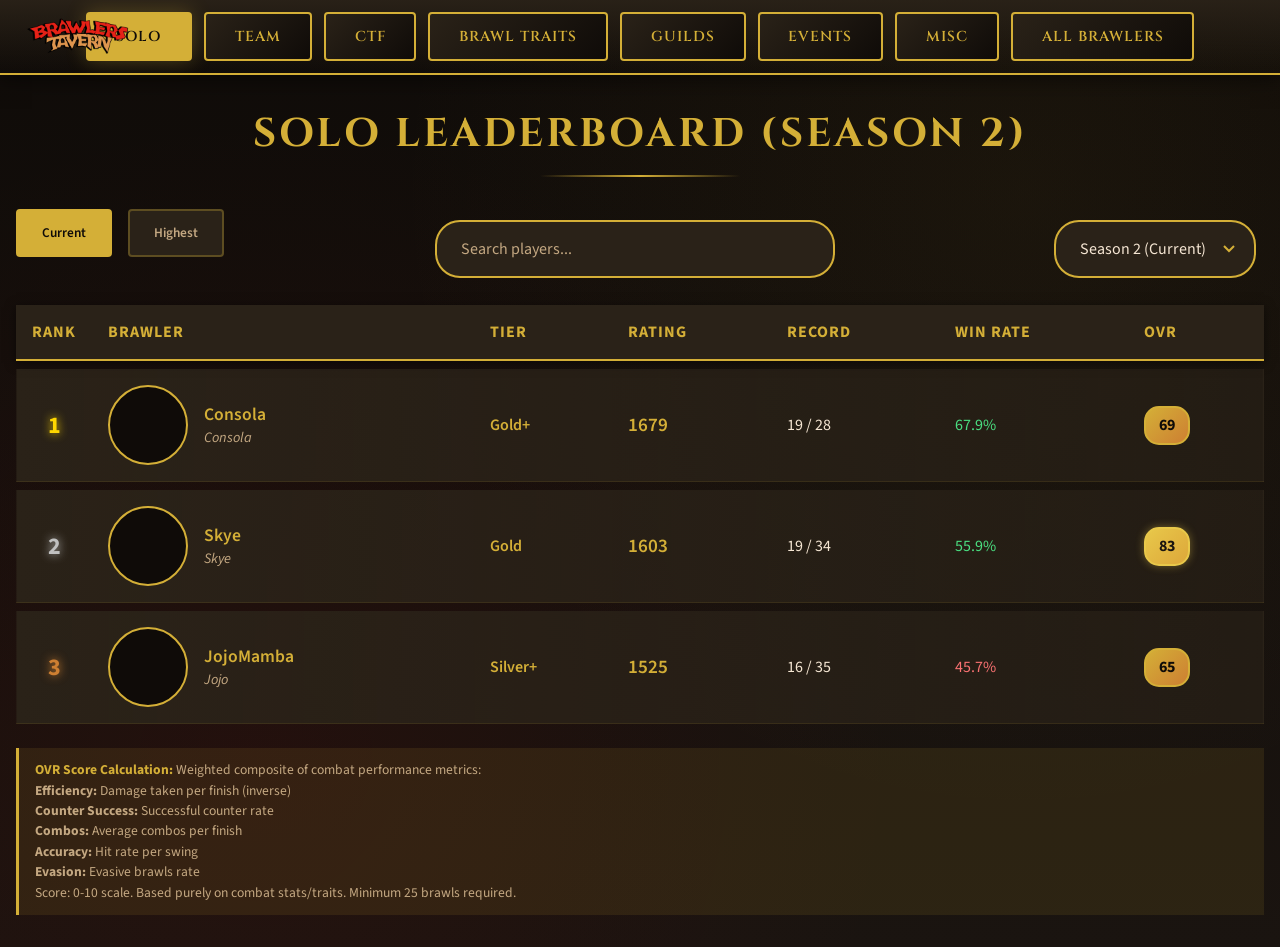
==== commit fa8ec153: "Belt trophy display improvements and leaderboard performance fixes - Use /catalog/items/{name}/item_" ====
--- a/index.html
+++ b/index.html
@@ -17,14 +17,14 @@
 <body>
     <div class="header">
         <nav class="nav">
-            <button class="nav-btn active" onclick="showSection('solo-leaderboard')">Solo</button>
-            <button class="nav-btn" onclick="showSection('team-leaderboard')">Team</button>
-            <button class="nav-btn" onclick="showSection('ctf-leaderboard')">CTF</button>
-            <button class="nav-btn" onclick="showSection('traits-leaderboard')">Brawl Traits</button>
-            <button class="nav-btn" onclick="showSection('guild-leaderboard')">Guilds</button>
-            <button class="nav-btn" onclick="showSection('events-leaderboard')">Events</button>
-            <button class="nav-btn" onclick="showSection('general-leaderboard')">Misc</button>
-            <button class="nav-btn" onclick="showSection('brawlers')">All Brawlers</button>
+            <button class="nav-btn active" onclick="showSection('solo-leaderboard', event)">Solo</button>
+            <button class="nav-btn" onclick="showSection('team-leaderboard', event)">Team</button>
+            <button class="nav-btn" onclick="showSection('ctf-leaderboard', event)">CTF</button>
+            <button class="nav-btn" onclick="showSection('traits-leaderboard', event)">Brawl Traits</button>
+            <button class="nav-btn" onclick="showSection('guild-leaderboard', event)">Guilds</button>
+            <button class="nav-btn" onclick="showSection('events-leaderboard', event)">Events</button>
+            <button class="nav-btn" onclick="showSection('general-leaderboard', event)">Misc</button>
+            <button class="nav-btn" onclick="showSection('brawlers', event)">All Brawlers</button>
         </nav>
         <div class="header-logo">
             <img src="images/title-text-overlay-curved.png" alt="Brawlers Tavern">
@@ -34,13 +34,16 @@
     <div class="container">
         <!-- Solo Leaderboard -->
         <section id="solo-leaderboard" class="section active">
-            <h2 class="section-title">Solo Leaderboard</h2>
-            <div class="search-bar">
-                <input type="text" class="search-input" placeholder="Search players..." onkeyup="filterLeaderboard(this.value, 'solo-table-container')">
-            </div>
-            <div class="ctf-tabs" id="solo-tabs">
-                <button class="ctf-tab active" onclick="showSoloTab('current')">Current</button>
-                <button class="ctf-tab" onclick="showSoloTab('highest')">Highest</button>
+            <h2 class="section-title" id="solo-leaderboard-title">Solo Leaderboard</h2>
+            <div style="display: flex; align-items: center; flex-wrap: wrap; gap: 0.75rem; margin-bottom: 0.5rem;">
+                <div class="ctf-tabs" id="solo-tabs" style="flex-shrink:0;">
+                    <button class="ctf-tab active" onclick="showSoloTab('current')">Current</button>
+                    <button class="ctf-tab" onclick="showSoloTab('highest')">Highest</button>
+                </div>
+                <div style="flex:1; display:flex; justify-content:center;">
+                    <input type="text" class="search-input" placeholder="Search players..." onkeyup="filterLeaderboard(this.value, 'solo-table-container')" style="max-width:400px; width:100%;">
+                </div>
+                <div id="solo-season-dropdown" style="flex-shrink:0;"></div>
             </div>
             <div id="solo-table-container">
                 <div class="loading">Loading leaderboard...</div>
@@ -49,13 +52,16 @@
 
         <!-- Team Leaderboard -->
         <section id="team-leaderboard" class="section">
-            <h2 class="section-title">Team Leaderboard</h2>
-            <div class="search-bar">
-                <input type="text" class="search-input" placeholder="Search players..." onkeyup="filterLeaderboard(this.value, 'team-table-container')">
-            </div>
-            <div class="ctf-tabs" id="team-tabs">
-                <button class="ctf-tab active" onclick="showTeamTab('current')">Current</button>
-                <button class="ctf-tab" onclick="showTeamTab('highest')">Highest</button>
+            <h2 class="section-title" id="team-leaderboard-title">Team Leaderboard</h2>
+            <div style="display: flex; align-items: center; flex-wrap: wrap; gap: 0.75rem; margin-bottom: 0.5rem;">
+                <div class="ctf-tabs" id="team-tabs" style="flex-shrink:0;">
+                    <button class="ctf-tab active" onclick="showTeamTab('current')">Current</button>
+                    <button class="ctf-tab" onclick="showTeamTab('highest')">Highest</button>
+                </div>
+                <div style="flex:1; display:flex; justify-content:center;">
+                    <input type="text" class="search-input" placeholder="Search players..." onkeyup="filterLeaderboard(this.value, 'team-table-container')" style="max-width:400px; width:100%;">
+                </div>
+                <div id="team-season-dropdown" style="flex-shrink:0;"></div>
             </div>
             <div id="team-table-container">
                 <div class="loading">Loading leaderboard...</div>
@@ -192,6 +198,10 @@
             </div>
             <div class="modal-body">
                 <div id="modal-stats" class="stats-grid"></div>
+                <div id="modal-trophies-section" class="traits-section" style="display:none;">
+                    <h3>Trophies</h3>
+                    <div id="modal-trophies" class="traits-grid"></div>
+                </div>
                 <div class="traits-section">
                     <h3>Combat Traits</h3>
                     <div id="modal-traits" class="traits-grid"></div>
@@ -207,6 +217,10 @@
                 <div id="modal-ctf-section" class="traits-section">
                     <h3>CTF Stats</h3>
                     <div id="modal-ctf" class="stats-grid"></div>
+                </div>
+                <div id="modal-past-seasons-section" class="traits-section" style="display:none;">
+                    <h3>Past Seasons</h3>
+                    <div id="modal-past-seasons"></div>
                 </div>
             </div>
         </div>
--- a/styles.css
+++ b/styles.css
@@ -818,6 +818,10 @@
     color: var(--accent-gold);
 }
 
+.ctf-tab.active:hover {
+    color: var(--bg-darker);
+}
+
 .guild-members-grid {
     display: grid;
     grid-template-columns: repeat(auto-fill, minmax(250px, 1fr));
